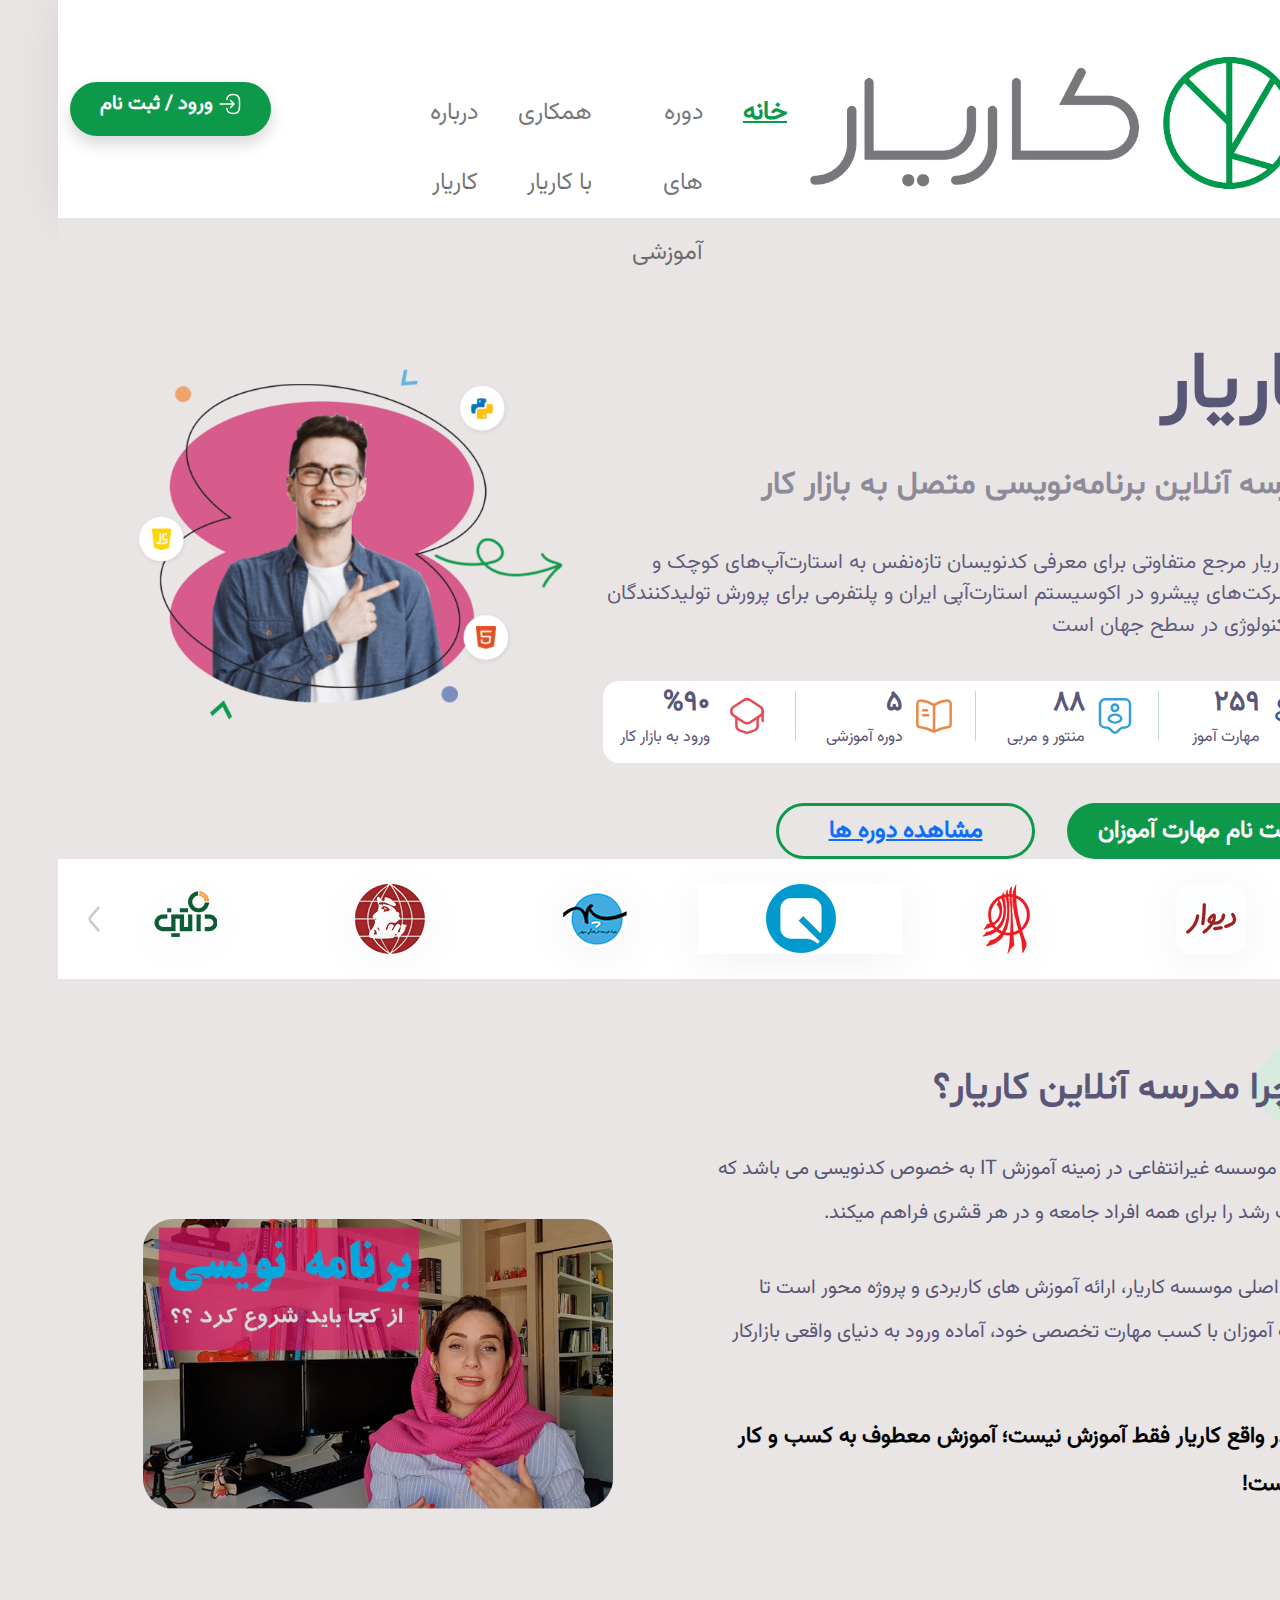
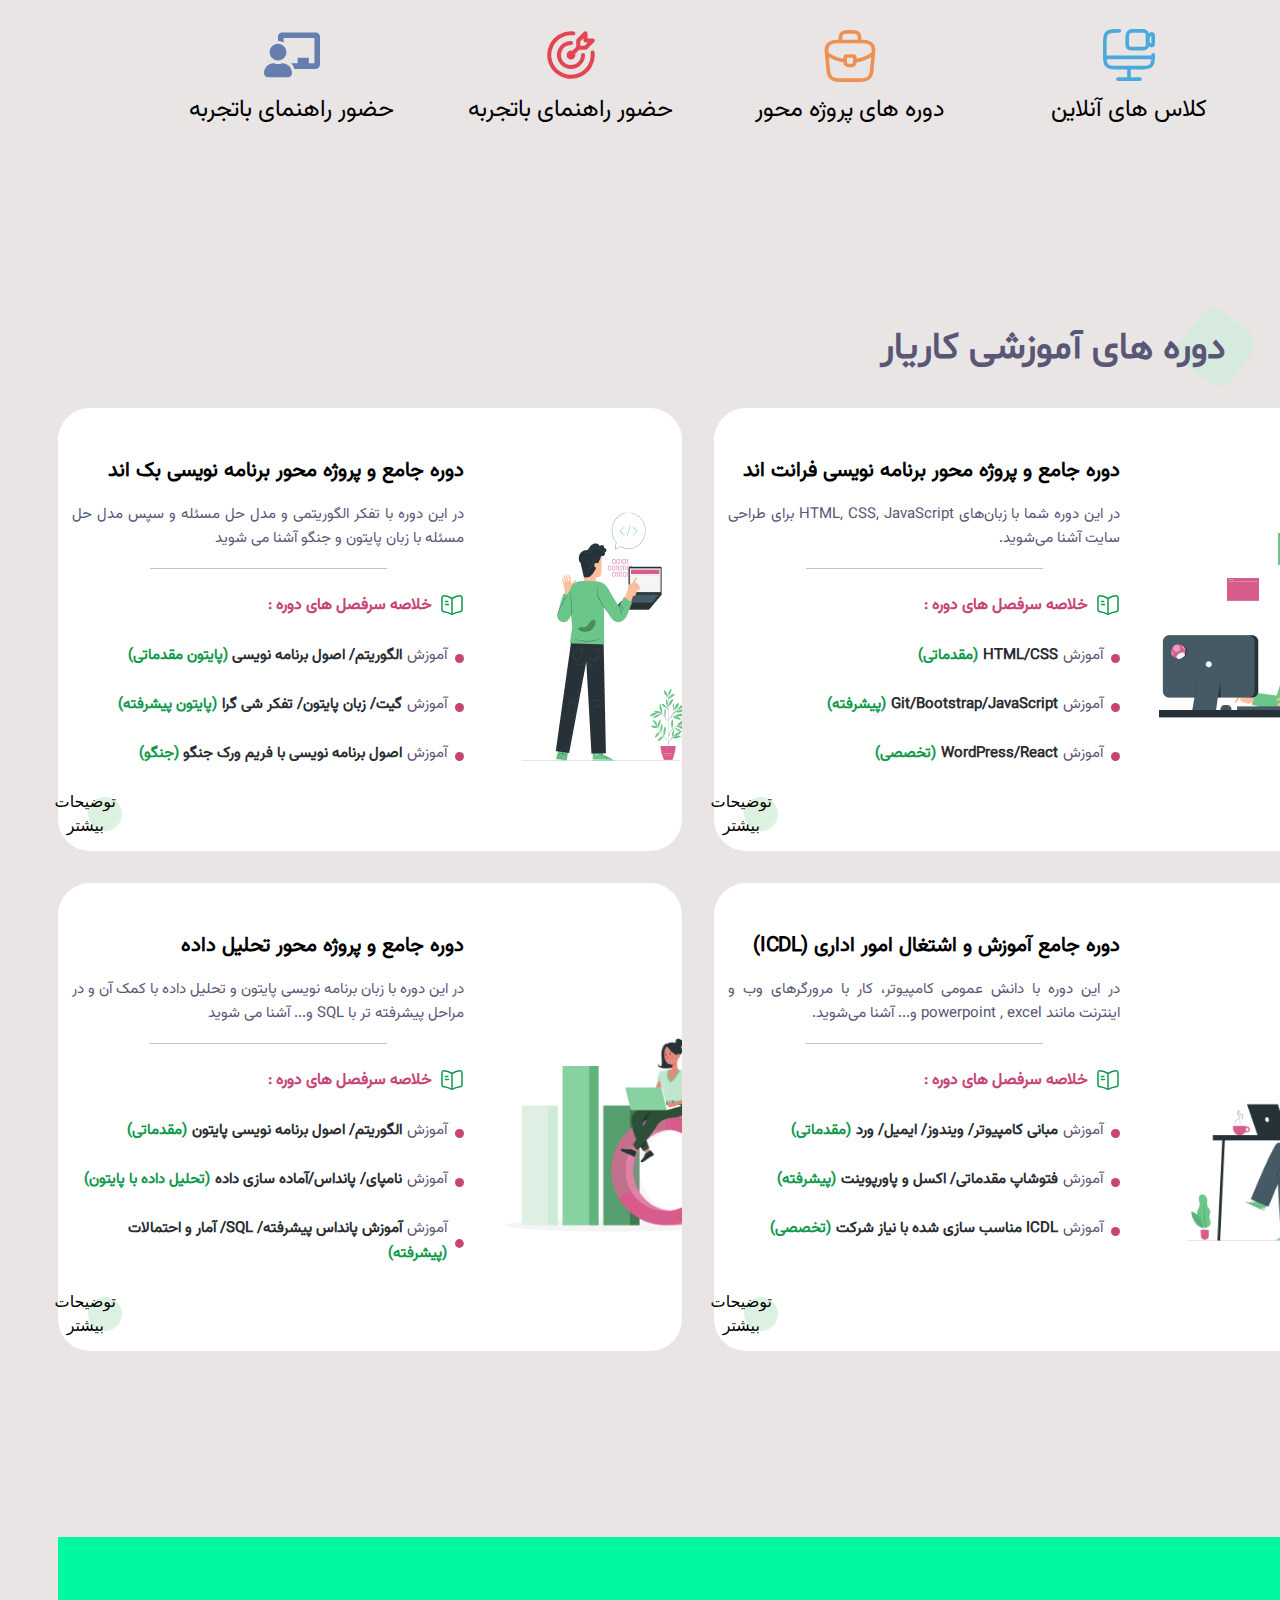
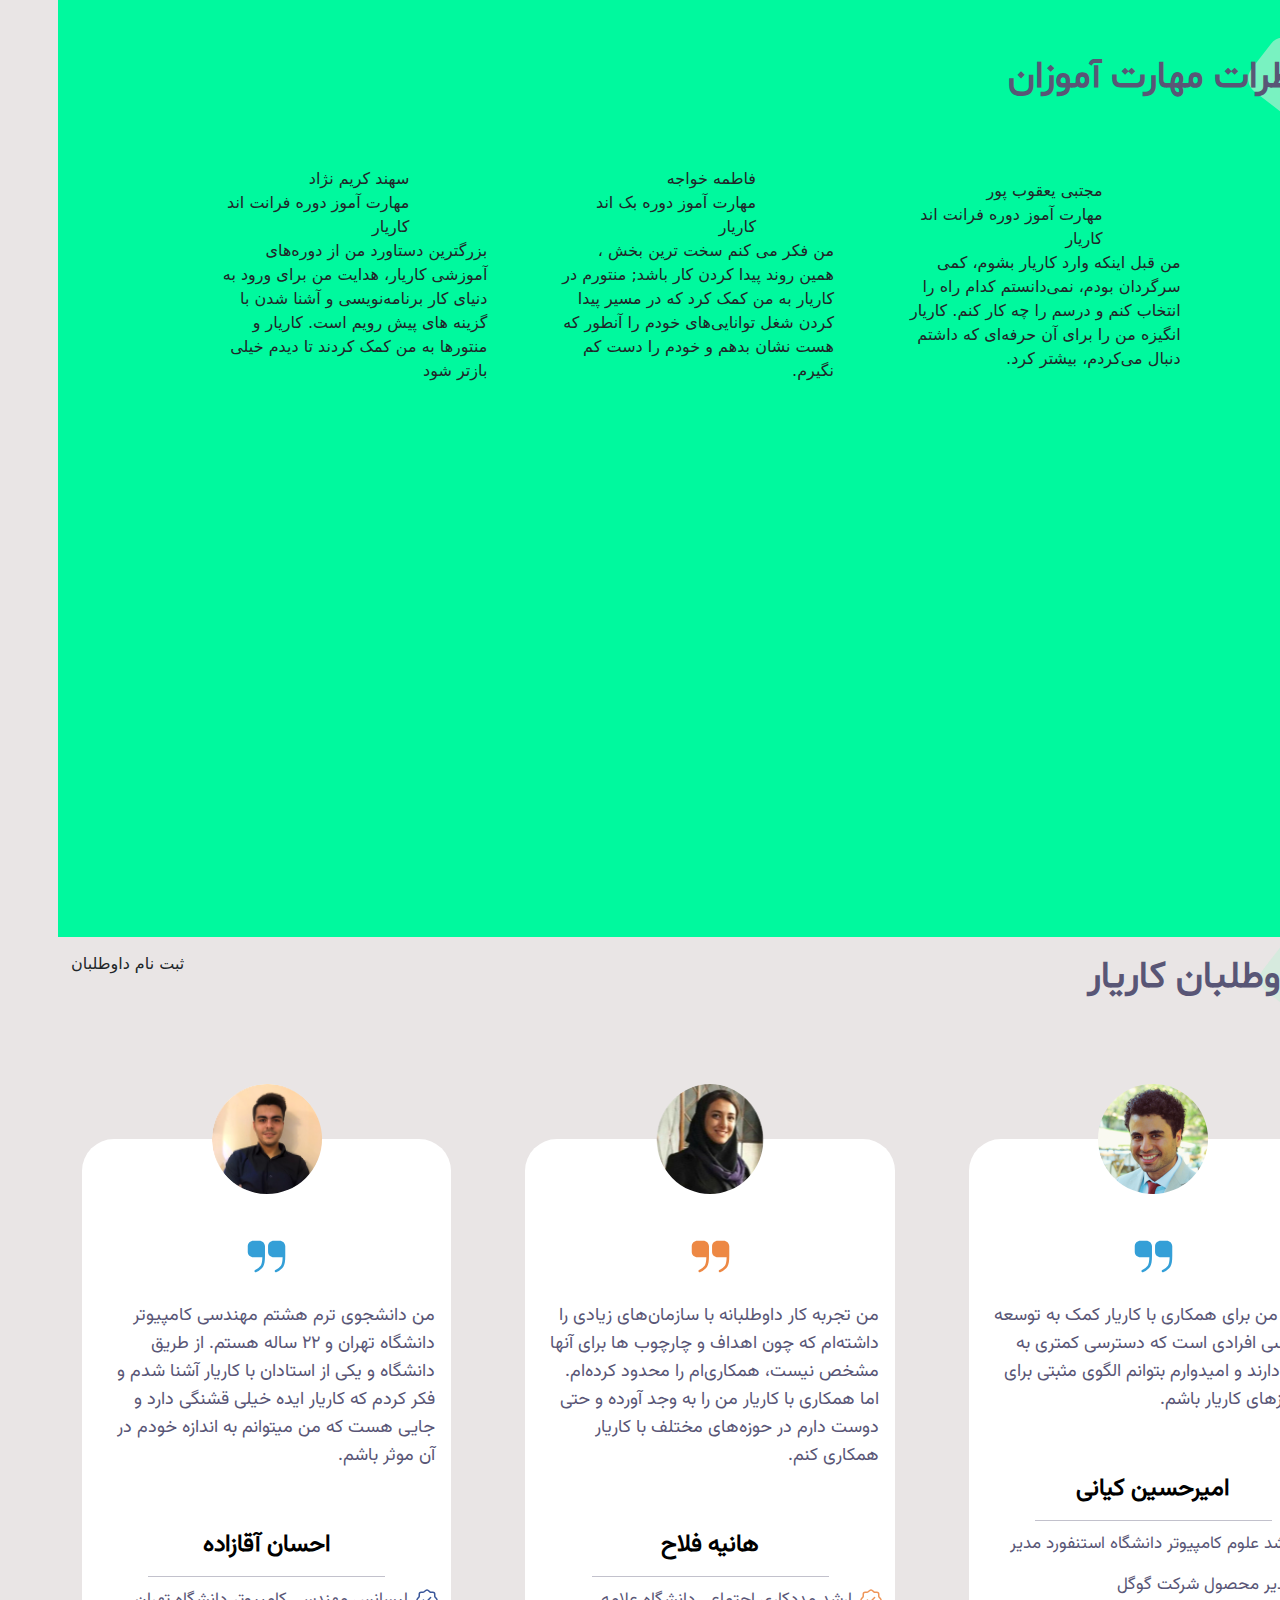
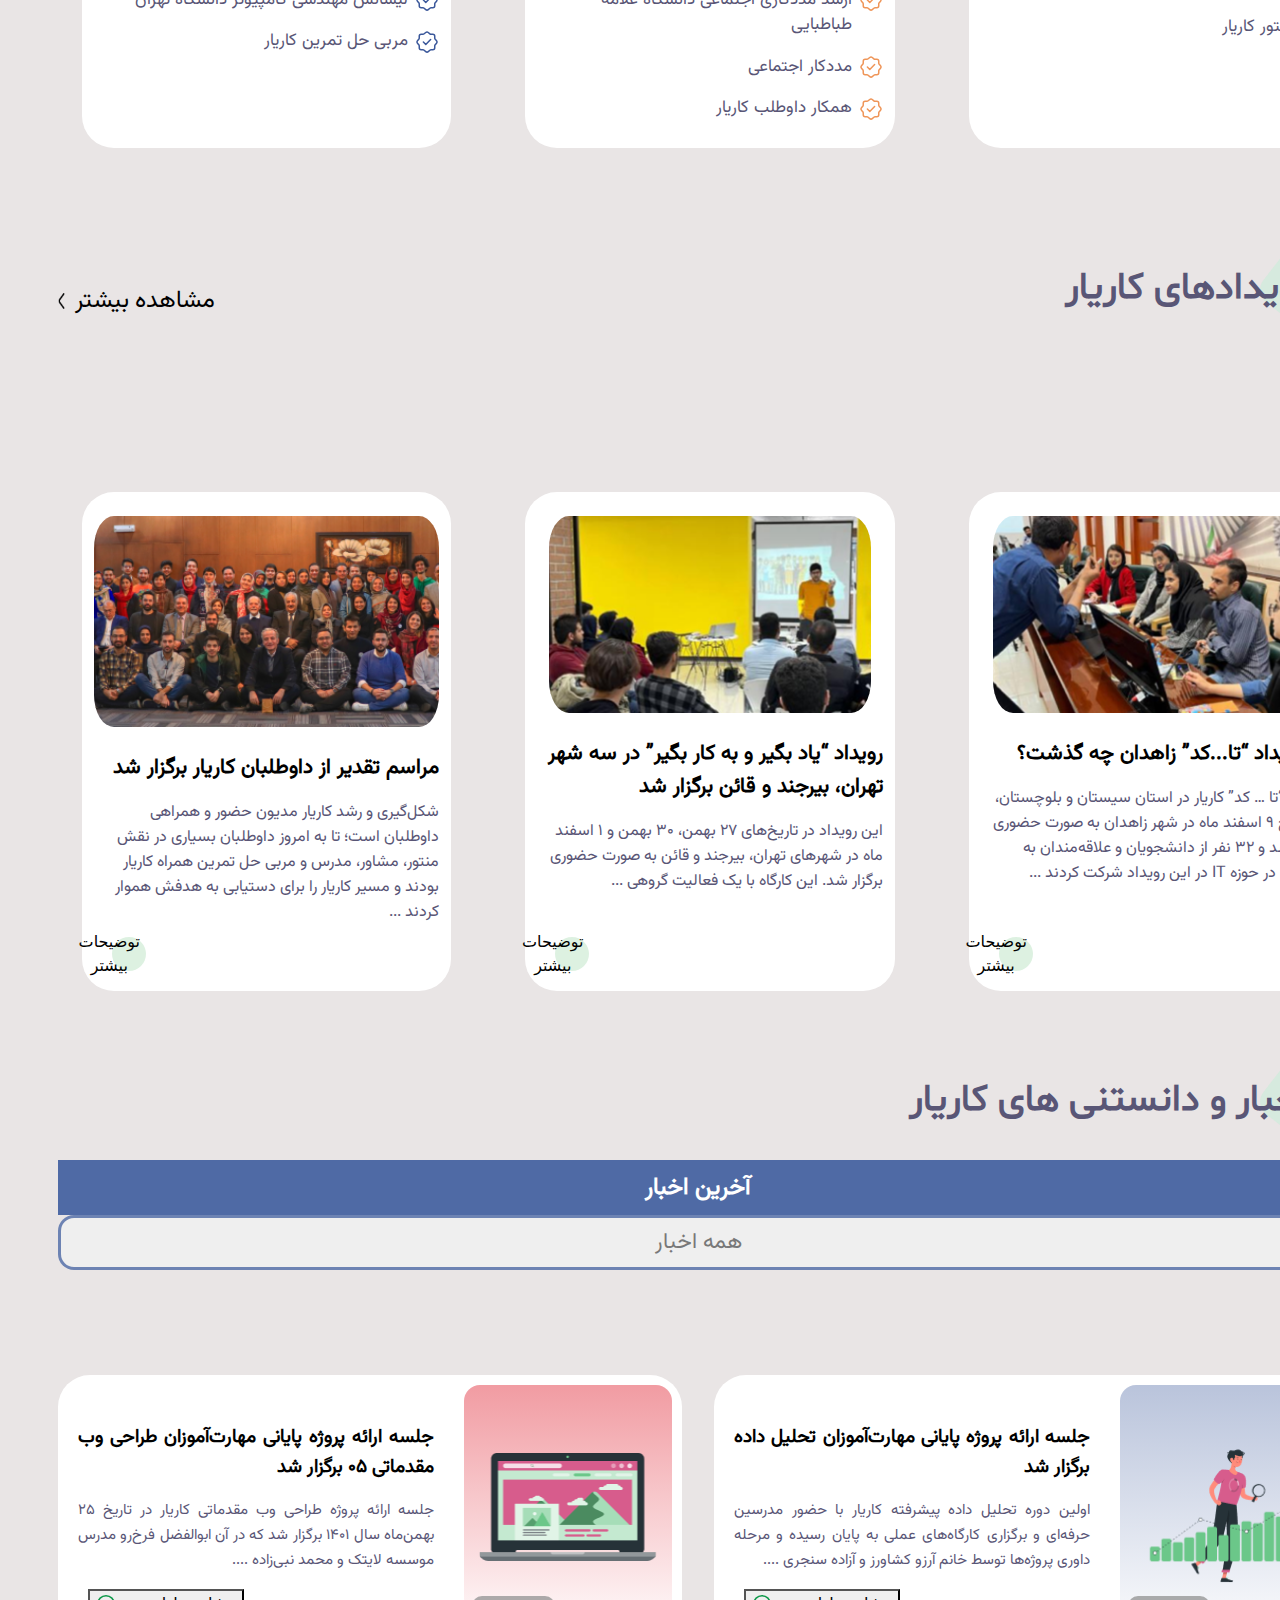
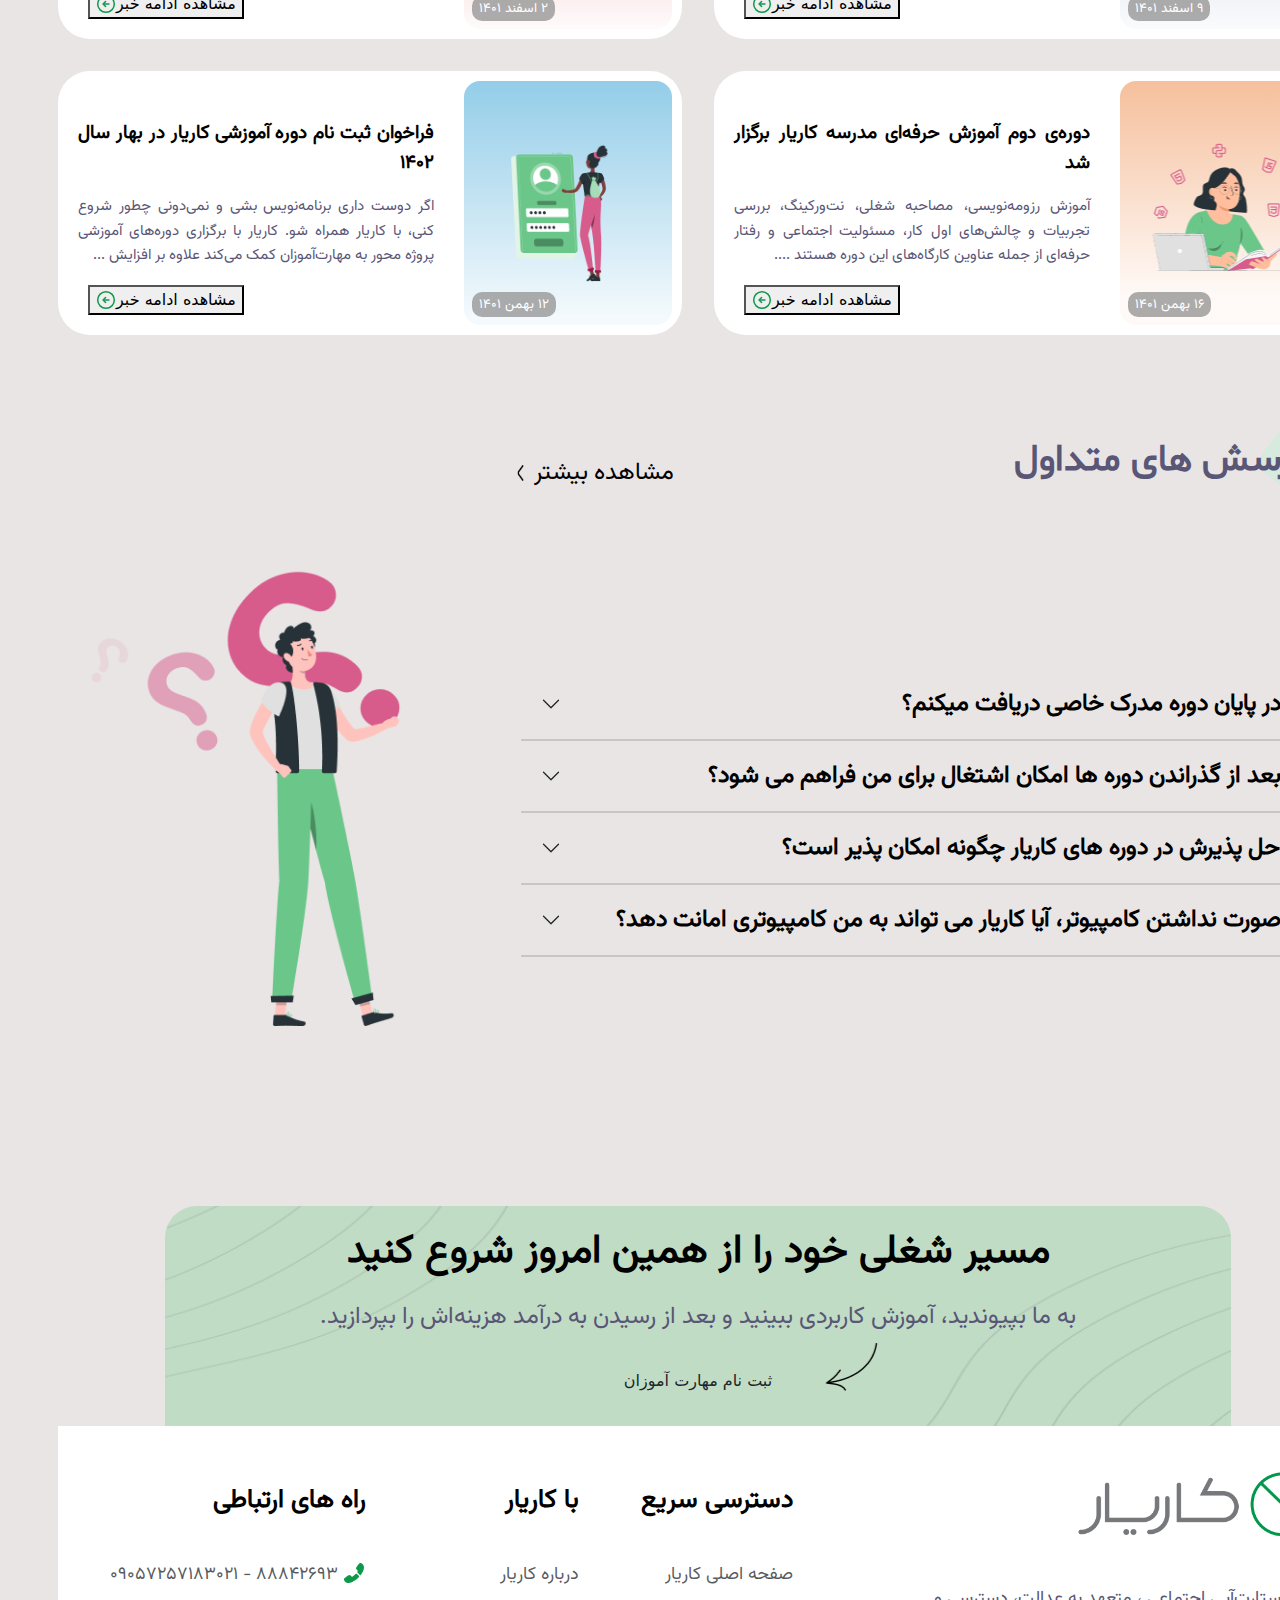
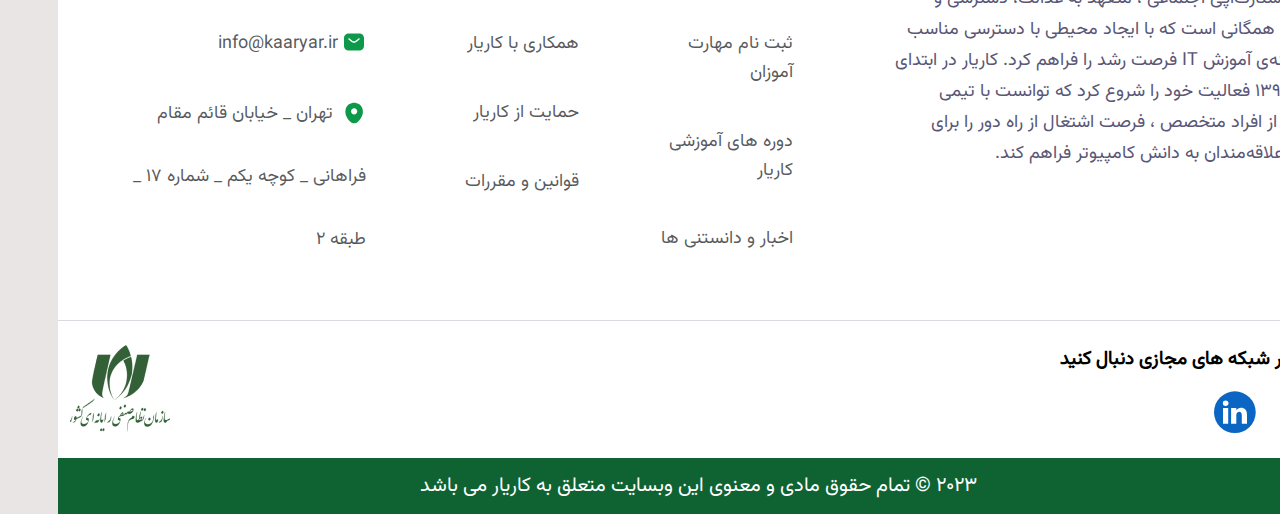
==== index.html @ 32a0db92 "index.html" ====
<!DOCTYPE html>
<html lang="fa">
<head>
    <meta charset="UTF-8">
    <meta http-equiv="X-UA-Compatible" content="IE=edge">
    <meta name="viewport" content="width=device-width, initial-scale=1.0">
    <title>مدرسه آنلاین کاریار</title>
    <link rel="shortcut icon" href="picture/logo-small.png" type="image/x-icon">
    <script src="js/bootstrap.bundle.min.js"></script>
    <link href="css/bootstrap.rtl.min.css" rel="stylesheet">
    <link href="css/style.css" rel="stylesheet">
    <link rel="stylesheet" href="https://fonts.googleapis.com/css?family=Open+Sans:300,400,700">
    <link rel="stylesheet" href="https://maxcdn.bootstrapcdn.com/font-awesome/4.7.0/css/font-awesome.min.css">
    <script src="https://code.jquery.com/jquery-3.5.1.min.js"></script>
    <script src="https://cdn.jsdelivr.net/npm/popper.js@1.16.0/dist/umd/popper.min.js"></script>
    <script src="https://stackpath.bootstrapcdn.com/bootstrap/4.5.0/js/bootstrap.min.js"></script>
</head>
<body>
<div class="container-fluid p-0">  

    <!-- ---------------------------navbar--------------------------- -->
    <div class="container-fluid header p-0 " style="background-color: #ffffff;">
        <div class="  col-12  d-flex justify-content-between NavPS ">
            <div class="col-lg-9 col-md-6 col-sm-5 col-5 d-flex align-items-center mt-lg-2 mt-md-0 "> 
                <nav class="navbar navbar-expand-lg">
                    <div class="container-fluid">
                        <button class="navbar-toggler" type="button" data-bs-toggle="collapse" data-bs-target="#navbarTogglerDemo03" aria-controls="navbarTogglerDemo03" aria-expanded="false" aria-label="Toggle navigation">
                            <span class="navbar-toggler-icon"></span>
                        </button>
                        <a class="navbar-brand" href="#">
                            <img class="headerLogo img-fluid ms-2 d-none d-lg-block" src="picture/logo.png" alt="">
                            <img class="headerLogo img-fluid ms-2 d-block d-lg-none" src="picture/logo-sm.png" alt="">
                        </a>
                        <div class="collapse navbar-collapse" id="navbarToggler">
                            <ul class="navbar-nav me-auto mb-2 mb-lg-0">
                                <li class="nav-item">
                                    <a class="nav-link activeHeader" aria-current="page" href="#">خانه</a>
                                </li>
                                <li class="nav-item">
                                    <a class="nav-link notActiveHeader" href="#">دوره های آموزشی</a>
                                </li>
                                <li class="nav-item">
                                    <a class="nav-link notActiveHeader">همکاری با کاریار</a>
                                </li>
                                <li class="nav-item">
                                    <a class="nav-link notActiveHeader">درباره کاریار</a>
                                </li>
                            </ul>
                        </div>
                    </div>
                </nav>
            </div>

            <div class="col-lg-3 col-md-5 col-sm-6 col-6 d-flex align-items-center justify-content-end me-0 pe-0 NavPE"> 
                <a href="signIn.html" role="button" class="btn btnGreen rounded-pill">
                    <svg width="24" height="24" viewBox="0 0 24 24" fill="none" xmlns="http://www.w3.org/2000/svg">
                    <path d="M8.89844 7.56023C9.20844 3.96023 11.0584 2.49023 15.1084 2.49023H15.2384C19.7084 2.49023 21.4984 4.28023 21.4984 8.75023V15.2702C21.4984 19.7402 19.7084 21.5302 15.2384 21.5302H15.1084C11.0884 21.5302 9.23844 20.0802 8.90844 16.5402" stroke="#ffffff" stroke-width="1.5" stroke-linecap="round" stroke-linejoin="round"/>
                    <path d="M2 12H14.88" stroke="#ffffff" stroke-width="1.5" stroke-linecap="round" stroke-linejoin="round"/>
                    <path d="M12.6484 8.65039L15.9984 12.0004L12.6484 15.3504" stroke="#ffffff" stroke-width="1.5" stroke-linecap="round" stroke-linejoin="round"/>
                    </svg>
                     ورود / ثبت نام
                </a>
            </div>
        </div>
    </div>
    <!-- ---------------------------navbar--------------------------- -->
    <!-- ------------------------sectionA------------------------ -->
    <div class="container-fluid sectionA p-0 m-0">
        <div class="container-fluid">
            <div class="row P70 " >
                    <div class="col-md-7 col-sm-12">
                        <div class="titr1sectionA d-inline-flex col-12">کاریار</div>
                        <div class="titr2sectionA d-inline-flex col-12">مدرسه آنلاین برنامه‌نویسی متصل به بازار کار</div>
                        <div class="text1sectionA d-inline-flex col-12">کاریار مرجع متفاوتی برای معرفی کدنویسان تازه‌نفس به استارت‌آپ‌های کوچک و شرکت‌های پیشرو در اکوسیستم استارت‌آپی ایران و پلتفرمی برای پرورش تولیدکنندگان تکنولوژی در سطح جهان است</div>
                        <div class="iconSectionA d-md-inline-flex col-12 d-none ">                        
                                <div class="d-flex  flex-row align-items-center justify-content-evenly col-3" style="margin-bottom: 13px;">
                                    <div class="icon">
                                        <svg width="40" height="40" viewBox="0 0 40 40" fill="none" xmlns="http://www.w3.org/2000/svg">
                                        <path d="M29.9969 11.9359C29.8969 11.9193 29.7802 11.9193 29.6802 11.9359C27.3802 11.8526 25.5469 9.96927 25.5469 7.63594C25.5469 5.25261 27.4635 3.33594 29.8469 3.33594C32.2302 3.33594 34.1469 5.26927 34.1469 7.63594C34.1302 9.96927 32.2969 11.8526 29.9969 11.9359Z" stroke="#3A579A" stroke-width="2.5" stroke-linecap="round" stroke-linejoin="round"/>
                                        <path d="M28.2805 24.0695C30.5638 24.4529 33.0805 24.0529 34.8471 22.8695C37.1971 21.3029 37.1971 18.7362 34.8471 17.1695C33.0638 15.9862 30.5138 15.5862 28.2305 15.9862" stroke="#3A579A" stroke-width="2.5" stroke-linecap="round" stroke-linejoin="round"/>
                                        <path d="M9.95078 11.9359C10.0508 11.9193 10.1674 11.9193 10.2674 11.9359C12.5674 11.8526 14.4008 9.96927 14.4008 7.63594C14.4008 5.25261 12.4841 3.33594 10.1008 3.33594C7.71745 3.33594 5.80078 5.26927 5.80078 7.63594C5.81745 9.96927 7.65078 11.8526 9.95078 11.9359Z" stroke="#3A579A" stroke-width="2.5" stroke-linecap="round" stroke-linejoin="round"/>
                                        <path d="M11.669 24.0695C9.38567 24.4529 6.86901 24.0529 5.10234 22.8695C2.75234 21.3029 2.75234 18.7362 5.10234 17.1695C6.88568 15.9862 9.43567 15.5862 11.719 15.9862" stroke="#3A579A" stroke-width="2.5" stroke-linecap="round" stroke-linejoin="round"/>
                                        <path d="M19.993 24.3813C19.893 24.3646 19.7763 24.3646 19.6763 24.3813C17.3763 24.2979 15.543 22.4146 15.543 20.0813C15.543 17.6979 17.4596 15.7812 19.843 15.7812C22.2263 15.7812 24.143 17.7146 24.143 20.0813C24.1263 22.4146 22.293 24.3146 19.993 24.3813Z" stroke="#3A579A" stroke-width="2.5" stroke-linecap="round" stroke-linejoin="round"/>
                                        <path d="M15.1453 29.6297C12.7953 31.1964 12.7953 33.763 15.1453 35.3297C17.812 37.113 22.1786 37.113 24.8453 35.3297C27.1953 33.763 27.1953 31.1964 24.8453 29.6297C22.1953 27.863 17.812 27.863 15.1453 29.6297Z" stroke="#3A579A" stroke-width="2.5" stroke-linecap="round" stroke-linejoin="round"/>
                                        </svg>
                                    </div>
                                    <div >
                                        <div class="iconNumber d-flex ">۲۵۹</div>
                                        <div class="iconText d-flex">مهارت آموز</div>
                                    </div>
                                    <div class="spacer">
                                        <svg width="1" height="50" viewBox="0 0 1 50" fill="none" xmlns="http://www.w3.org/2000/svg">
                                        <line x1="0.5" y1="0.5" x2="0.499998" y2="49.5" stroke="#6BB78B" stroke-opacity="0.49" stroke-linecap="round"/>
                                        </svg>
                                    </div>
                                </div>
                                <div class="d-flex  flex-row align-items-center justify-content-evenly col-3" style="margin-bottom: 13px;">
                                    <div class="icon">
                                        <svg width="40" height="40" viewBox="0 0 40 40" fill="none" xmlns="http://www.w3.org/2000/svg">
                                            <path d="M30 31.432H28.7333C27.4 31.432 26.1333 31.9487 25.2 32.882L22.35 35.6987C21.05 36.982 18.9334 36.982 17.6334 35.6987L14.7833 32.882C13.85 31.9487 12.5667 31.432 11.25 31.432H10C7.23333 31.432 5 29.2154 5 26.482V8.28203C5 5.5487 7.23333 3.33203 10 3.33203H30C32.7667 3.33203 35 5.5487 35 8.28203V26.4654C35 29.1987 32.7667 31.432 30 31.432Z" stroke="#349FD7" stroke-width="2.5" stroke-miterlimit="10" stroke-linecap="round" stroke-linejoin="round"/>
                                            <path d="M20.1178 14.918C20.0511 14.918 19.951 14.918 19.8677 14.918C18.1177 14.8513 16.7344 13.4346 16.7344 11.668C16.7344 9.86797 18.1844 8.41797 19.9844 8.41797C21.7844 8.41797 23.2344 9.88464 23.2344 11.668C23.2511 13.4346 21.8678 14.868 20.1178 14.918Z" stroke="#349FD7" stroke-width="2.5" stroke-linecap="round" stroke-linejoin="round"/>
                                            <path d="M15.4164 19.9336C13.1997 21.4169 13.1997 23.8336 15.4164 25.3169C17.9331 27.0003 22.0664 27.0003 24.5831 25.3169C26.7997 23.8336 26.7997 21.4169 24.5831 19.9336C22.0664 18.2669 17.9497 18.2669 15.4164 19.9336Z" stroke="#349FD7" stroke-width="2.5" stroke-linecap="round" stroke-linejoin="round"/>
                                            </svg>
                                            
                                    </div>
                                    <div >
                                        <div class="iconNumber d-flex ">۸۸</div>
                                        <div class="iconText d-flex">منتور و مربی</div>
                                    </div>
                                    <div class="spacer">
                                        <svg width="1" height="50" viewBox="0 0 1 50" fill="none" xmlns="http://www.w3.org/2000/svg">
                                        <line x1="0.5" y1="0.5" x2="0.499998" y2="49.5" stroke="#6BB78B" stroke-opacity="0.49" stroke-linecap="round"/>
                                        </svg>
                                    </div>
                                </div>
                                <div class="d-flex  flex-row align-items-center justify-content-evenly col-3" style="margin-bottom: 13px;">
                                    <div class="icon">
                                        <svg width="40" height="40" viewBox="0 0 40 40" fill="none" xmlns="http://www.w3.org/2000/svg">
                                            <path d="M36.6654 27.9002V7.78349C36.6654 5.78349 35.032 4.30015 33.0487 4.46682H32.9487C29.4487 4.76682 24.132 6.55015 21.1654 8.41682L20.882 8.60015C20.3987 8.90015 19.5987 8.90015 19.1154 8.60015L18.6987 8.35015C15.732 6.50015 10.432 4.73349 6.93203 4.45015C4.9487 4.28349 3.33203 5.78348 3.33203 7.76682V27.9002C3.33203 29.5002 4.63203 31.0002 6.23203 31.2002L6.71536 31.2668C10.332 31.7502 15.9154 33.5835 19.1154 35.3335L19.182 35.3668C19.632 35.6168 20.3487 35.6168 20.782 35.3668C23.982 33.6002 29.582 31.7502 33.2154 31.2668L33.7654 31.2002C35.3654 31.0002 36.6654 29.5002 36.6654 27.9002Z" stroke="#ED8844" stroke-width="2.5" stroke-linecap="round" stroke-linejoin="round"/>
                                            <path d="M20 9.14844V34.1484" stroke="#ED8844" stroke-width="2.5" stroke-linecap="round" stroke-linejoin="round"/>
                                            <path d="M12.918 14.1484H9.16797" stroke="#ED8844" stroke-width="2.5" stroke-linecap="round" stroke-linejoin="round"/>
                                            <path d="M14.168 19.1484H9.16797" stroke="#ED8844" stroke-width="2.5" stroke-linecap="round" stroke-linejoin="round"/>
                                            </svg>
                                            
                                    </div>
                                    <div >
                                        <div class="iconNumber d-flex ">۵</div>
                                        <div class="iconText d-flex">دوره آموزشی</div>
                                    </div>
                                    <div class="spacer">
                                        <svg width="1" height="50" viewBox="0 0 1 50" fill="none" xmlns="http://www.w3.org/2000/svg">
                                        <line x1="0.5" y1="0.5" x2="0.499998" y2="49.5" stroke="#6BB78B" stroke-opacity="0.49" stroke-linecap="round"/>
                                        </svg>
                                    </div>
                                </div>
                                <div class="d-flex  flex-row align-items-center justify-content-evenly col-3" style="margin-bottom: 13px;">
                                    <div class="icon">
                                        <svg width="40" height="40" viewBox="0 0 40 40" fill="none" xmlns="http://www.w3.org/2000/svg">
                                            <path d="M16.7505 4.21746L6.71719 10.7675C3.50052 12.8675 3.50052 17.5675 6.71719 19.6675L16.7505 26.2175C18.5505 27.4008 21.5172 27.4008 23.3172 26.2175L33.3005 19.6675C36.5005 17.5675 36.5005 12.8841 33.3005 10.7841L23.3172 4.23413C21.5172 3.03413 18.5505 3.03413 16.7505 4.21746Z" stroke="#E64B57" stroke-width="2.5" stroke-linecap="round" stroke-linejoin="round"/>
                                            <path d="M9.38385 21.8008L9.36719 29.6174C9.36719 31.7341 11.0005 34.0008 13.0005 34.6674L18.3172 36.4341C19.2339 36.7341 20.7505 36.7341 21.6839 36.4341L27.0005 34.6674C29.0005 34.0008 30.6339 31.7341 30.6339 29.6174V21.8841" stroke="#E64B57" stroke-width="2.5" stroke-linecap="round" stroke-linejoin="round"/>
                                            <path d="M35.6641 25V15" stroke="#E64B57" stroke-width="2.5" stroke-linecap="round" stroke-linejoin="round"/>
                                            </svg>
                                            
                                    </div>
                                    <div >
                                        <div class="iconNumber d-flex ">%۹۰</div>
                                        <div class="iconText d-flex">ورود به بازار کار</div>
                                    </div>
    
                                </div>                                               
                        </div>
                        <div class="d-none d-md-flex col-12 justify-content-start ">
                                <button type="button" class="btn rounded-pill sectionABtnG col-5 ">
                                    <div class="btnText text-center" >ثبت نام مهارت آموزان</div>
                                </button>  
                                <button type="button" class="btn btn-outline-primary sectionABtnW rounded-pill col-5">
                                    <div class="btnText text-center" ><a href="#Courses">مشاهده دوره ها</a> </div>
                                </button>                              
                        </div>
                    </div>
                    <div  class="col-md-5 d-none d-md-flex align-items-center">
                        <img src="picture/1-2.png" alt="" class="picsectionA img-fluid">
                    </div>
                    <div  class="col-sm-12 d-flex  d-md-none align-items-center mt-5">
                        <img src="picture/1-3.png" alt="" class="picsectionA img-fluid">
                    </div>

                    <div  class=" col-sm-12 d-flex  d-md-none justify-content-center align-items-center ">                        
                        <button type="button" class="btn rounded-pill sectionABtnG ">
                            <div class="btnText text-center" >ثبت نام مهارت آموزان</div>
                        </button>                         
                    </div>
                    <div  class=" col-sm-12 d-flex  d-md-none justify-content-center align-items-center">                        
                        <button type="button" class="btn rounded-pill sectionABtnW">
                            <div class="btnText text-center" >مشاهده دوره ها</div>
                        </button>  
                    </div>
            
            </div>
        </div>
        <div class=" d-block col-12 d-md-none bg-white" style="margin-top:40px; margin-bottom: 40px; padding-top: 15px;"> 
            <div class="container ">
                <div class="row col-12 mt-4 ">
                    <div class="col-6 d-flex flex-column">
                        <div class="d-flex flex-row col-12  justify-content-center">
                            <div class="icon me-2 ms-0 p-0">
                                <svg width="40" height="40" viewBox="0 0 40 40" fill="none" xmlns="http://www.w3.org/2000/svg">
                                    <path d="M29.9969 11.9359C29.8969 11.9193 29.7802 11.9193 29.6802 11.9359C27.3802 11.8526 25.5469 9.96927 25.5469 7.63594C25.5469 5.25261 27.4635 3.33594 29.8469 3.33594C32.2302 3.33594 34.1469 5.26927 34.1469 7.63594C34.1302 9.96927 32.2969 11.8526 29.9969 11.9359Z" stroke="#3A579A" stroke-width="2.5" stroke-linecap="round" stroke-linejoin="round"/>
                                    <path d="M28.2805 24.0695C30.5638 24.4529 33.0805 24.0529 34.8471 22.8695C37.1971 21.3029 37.1971 18.7362 34.8471 17.1695C33.0638 15.9862 30.5138 15.5862 28.2305 15.9862" stroke="#3A579A" stroke-width="2.5" stroke-linecap="round" stroke-linejoin="round"/>
                                    <path d="M9.95078 11.9359C10.0508 11.9193 10.1674 11.9193 10.2674 11.9359C12.5674 11.8526 14.4008 9.96927 14.4008 7.63594C14.4008 5.25261 12.4841 3.33594 10.1008 3.33594C7.71745 3.33594 5.80078 5.26927 5.80078 7.63594C5.81745 9.96927 7.65078 11.8526 9.95078 11.9359Z" stroke="#3A579A" stroke-width="2.5" stroke-linecap="round" stroke-linejoin="round"/>
                                    <path d="M11.669 24.0695C9.38567 24.4529 6.86901 24.0529 5.10234 22.8695C2.75234 21.3029 2.75234 18.7362 5.10234 17.1695C6.88568 15.9862 9.43567 15.5862 11.719 15.9862" stroke="#3A579A" stroke-width="2.5" stroke-linecap="round" stroke-linejoin="round"/>
                                    <path d="M19.993 24.3813C19.893 24.3646 19.7763 24.3646 19.6763 24.3813C17.3763 24.2979 15.543 22.4146 15.543 20.0813C15.543 17.6979 17.4596 15.7812 19.843 15.7812C22.2263 15.7812 24.143 17.7146 24.143 20.0813C24.1263 22.4146 22.293 24.3146 19.993 24.3813Z" stroke="#3A579A" stroke-width="2.5" stroke-linecap="round" stroke-linejoin="round"/>
                                    <path d="M15.1453 29.6297C12.7953 31.1964 12.7953 33.763 15.1453 35.3297C17.812 37.113 22.1786 37.113 24.8453 35.3297C27.1953 33.763 27.1953 31.1964 24.8453 29.6297C22.1953 27.863 17.812 27.863 15.1453 29.6297Z" stroke="#3A579A" stroke-width="2.5" stroke-linecap="round" stroke-linejoin="round"/>
                                    </svg>
                            </div>
                            <div class="iconNumber">۲۵۹</div>
                        </div>
                        <div class="col-12 d-flex justify-content-center mb-4 ">
                            <div class="iconNumber ">مهارت آموز</div>
                        </div>
                    </div>
                    <div class="col-6 d-flex flex-column ">
                        <div class="d-flex flex-row  col-12 justify-content-center">
                            <div class="icon me-2 ms-0 p-0">
                                <svg width="40" height="40" viewBox="0 0 40 40" fill="none" xmlns="http://www.w3.org/2000/svg">
                                    <path d="M30 31.432H28.7333C27.4 31.432 26.1333 31.9487 25.2 32.882L22.35 35.6987C21.05 36.982 18.9334 36.982 17.6334 35.6987L14.7833 32.882C13.85 31.9487 12.5667 31.432 11.25 31.432H10C7.23333 31.432 5 29.2154 5 26.482V8.28203C5 5.5487 7.23333 3.33203 10 3.33203H30C32.7667 3.33203 35 5.5487 35 8.28203V26.4654C35 29.1987 32.7667 31.432 30 31.432Z" stroke="#349FD7" stroke-width="2.5" stroke-miterlimit="10" stroke-linecap="round" stroke-linejoin="round"/>
                                    <path d="M20.1178 14.918C20.0511 14.918 19.951 14.918 19.8677 14.918C18.1177 14.8513 16.7344 13.4346 16.7344 11.668C16.7344 9.86797 18.1844 8.41797 19.9844 8.41797C21.7844 8.41797 23.2344 9.88464 23.2344 11.668C23.2511 13.4346 21.8678 14.868 20.1178 14.918Z" stroke="#349FD7" stroke-width="2.5" stroke-linecap="round" stroke-linejoin="round"/>
                                    <path d="M15.4164 19.9336C13.1997 21.4169 13.1997 23.8336 15.4164 25.3169C17.9331 27.0003 22.0664 27.0003 24.5831 25.3169C26.7997 23.8336 26.7997 21.4169 24.5831 19.9336C22.0664 18.2669 17.9497 18.2669 15.4164 19.9336Z" stroke="#349FD7" stroke-width="2.5" stroke-linecap="round" stroke-linejoin="round"/>
                                </svg>

                            </div>
                            <div class="iconNumber">۸۸</div>
                        </div>
                        <div class="col-12 d-flex justify-content-center mb-4">
                            <div class="iconNumber">منتور و مربی</div>
                        </div>
                    </div>
                </div>
                <div class="row col-12 iconSectionAcontrol">
                    <div class="col-6 d-flex flex-column">
                        <div class="d-flex flex-row col-12 justify-content-center">
                            <div class="icon me-2 ms-0 p-0">
                                <svg width="40" height="40" viewBox="0 0 40 40" fill="none" xmlns="http://www.w3.org/2000/svg">
                                    <path d="M36.6654 27.9002V7.78349C36.6654 5.78349 35.032 4.30015 33.0487 4.46682H32.9487C29.4487 4.76682 24.132 6.55015 21.1654 8.41682L20.882 8.60015C20.3987 8.90015 19.5987 8.90015 19.1154 8.60015L18.6987 8.35015C15.732 6.50015 10.432 4.73349 6.93203 4.45015C4.9487 4.28349 3.33203 5.78348 3.33203 7.76682V27.9002C3.33203 29.5002 4.63203 31.0002 6.23203 31.2002L6.71536 31.2668C10.332 31.7502 15.9154 33.5835 19.1154 35.3335L19.182 35.3668C19.632 35.6168 20.3487 35.6168 20.782 35.3668C23.982 33.6002 29.582 31.7502 33.2154 31.2668L33.7654 31.2002C35.3654 31.0002 36.6654 29.5002 36.6654 27.9002Z" stroke="#ED8844" stroke-width="2.5" stroke-linecap="round" stroke-linejoin="round"/>
                                    <path d="M20 9.14844V34.1484" stroke="#ED8844" stroke-width="2.5" stroke-linecap="round" stroke-linejoin="round"/>
                                    <path d="M12.918 14.1484H9.16797" stroke="#ED8844" stroke-width="2.5" stroke-linecap="round" stroke-linejoin="round"/>
                                    <path d="M14.168 19.1484H9.16797" stroke="#ED8844" stroke-width="2.5" stroke-linecap="round" stroke-linejoin="round"/>
                                </svg>
                            </div>
                            <div class="iconNumber">۵</div>
                        </div>
                        <div class="col-12 d-flex justify-content-center mb-4">
                            <div class="iconNumber">دوره آموزشی</div>
                        </div>
                    </div>
                    <div class="col-6 d-flex flex-column ">
                        <div class="d-flex flex-row  col-12 justify-content-center">
                            <div class="icon me-2 ms-0 p-0">
                                <svg width="40" height="40" viewBox="0 0 40 40" fill="none" xmlns="http://www.w3.org/2000/svg">
                                    <path d="M16.7505 4.21746L6.71719 10.7675C3.50052 12.8675 3.50052 17.5675 6.71719 19.6675L16.7505 26.2175C18.5505 27.4008 21.5172 27.4008 23.3172 26.2175L33.3005 19.6675C36.5005 17.5675 36.5005 12.8841 33.3005 10.7841L23.3172 4.23413C21.5172 3.03413 18.5505 3.03413 16.7505 4.21746Z" stroke="#E64B57" stroke-width="2.5" stroke-linecap="round" stroke-linejoin="round"/>
                                    <path d="M9.38385 21.8008L9.36719 29.6174C9.36719 31.7341 11.0005 34.0008 13.0005 34.6674L18.3172 36.4341C19.2339 36.7341 20.7505 36.7341 21.6839 36.4341L27.0005 34.6674C29.0005 34.0008 30.6339 31.7341 30.6339 29.6174V21.8841" stroke="#E64B57" stroke-width="2.5" stroke-linecap="round" stroke-linejoin="round"/>
                                    <path d="M35.6641 25V15" stroke="#E64B57" stroke-width="2.5" stroke-linecap="round" stroke-linejoin="round"/>
                                </svg>
                            </div>
                            <div class="iconNumber">%۹۰</div>
                        </div>
                        <div class="col-12 d-flex justify-content-center mb-4">
                            <div class="iconNumber">ورود به بازار کار</div>
                        </div>
                    </div>
                </div>
            </div>       
    </div> 
    </div>
    <!-- ------------------------sectionA------------------------ -->
    <!-- ------------------------slider------------------------ -->
    <div class="container-fluid m-0 p-0 mySlider" style="background-color: #ffffff;">
        <div class="row col-12 mx-0" >
            <div class="container " >
                <div class="text-center slider">
                    <div class="row mx-auto my-auto justify-content-center position-relative"> 
                        <div id="recipeCarousel" class="carousel slide position-relative" data-bs-ride="carousel"> 
                            <div class="carousel-inner" role="listbox"> <div class="carousel-item active"> 
                                <div class="col-md-2 col-4"> 
                                    <div class="card cardSlider border-light color"> 
                                        <div class="card-img"> 
                                            <img src="picture/logo/1.png" class="img-fluid"> 
                                        </div> 
                                    </div> 
                                </div> 
                            </div> 
                            <div class="carousel-item"> 
                                <div class="col-md-2 col-4"> 
                                    <div class="card cardSlider border-light color"> 
                                        <div class="card-img"> 
                                            <img src="picture/logo/2.png" class="img-fluid"> 
                                        </div>
                                    </div> 
                                </div> 
                            </div> 
                            <div class="carousel-item"> 
                                <div class="col-md-2 col-4 bg-white"> 
                                    <div class="card cardSlider border-light color"> 
                                        <div class="card-img"> 
                                            <img src="picture/logo/3.png" class="img-fluid"> 
                                        </div> 
                                    </div> 
                                </div> 
                            </div> 
                            <div class="carousel-item"> 
                                <div class="col-md-2 col-4"> 
                                    <div class="card cardSlider border-light color"> 
                                        <div class="card-img"> 
                                            <img src="picture/logo/4.png" class="img-fluid"> 
                                        </div> 
                                    </div> 
                                </div> 
                            </div> 
                            <div class="carousel-item"> 
                                <div class="col-md-2 col-4"> 
                                    <div class="card cardSlider border-light color"> 
                                        <div class="card-img"> 
                                            <img src="picture/logo/5.png" class="img-fluid"> 
                                        </div> 
                                    </div> 
                                </div> 
                            </div> 
                            <div class="carousel-item"> 
                                <div class="col-md-2 col-4"> 
                                    <div class="card cardSlider border-light color"> 
                                        <div class="card-img"> 
                                            <img src="picture/logo/6.png" class="img-fluid"> 
                                        </div> 
                                    </div> 
                                </div> 
                            </div> 
                            <div class="carousel-item"> 
                                <div class="col-md-2 col-sm-4"> 
                                    <div class="card cardSlider border-light color"> 
                                        <div class="card-img"> 
                                            <img src="picture/logo/7.png" class="img-fluid"> 
                                        </div> 
                                    </div> 
                                </div> 
                            </div>
                            <div class="carousel-item"> 
                                <div class="col-md-2 col-4"> 
                                    <div class="card cardSlider border-light color"> 
                                        <div class="card-img"> 
                                            <img src="picture/logo/8.png" class="img-fluid"> 
                                        </div> 
                                    </div> 
                                </div> 
                            </div>
                            <div class="carousel-item"> 
                                <div class="col-md-2 col-4"> 
                                    <div class="card cardSlider border-light color"> 
                                        <div class="card-img"> 
                                            <img src="picture/logo/9.png" class="img-fluid"> 
                                        </div> 
                                    </div> 
                                </div> 
                            </div>
                            <div class="carousel-item"> 
                                <div class="col-md-2 col-4"> 
                                    <div class="card cardSlider border-light color"> 
                                        <div class="card-img"> 
                                            <img src="picture/logo/10.png" class="img-fluid"> 
                                        </div> 
                                    </div> 
                                </div> 
                            </div>
                            <div class="carousel-item"> 
                                <div class="col-md-2 col-4"> 
                                    <div class="card cardSlider border-light color"> 
                                        <div class="card-img"> 
                                            <img src="picture/logo/11.png" class="img-fluid"> 
                                        </div> 
                                    </div> 
                                </div> 
                            </div>
                            <div class="carousel-item"> 
                                <div class="col-md-2 col-sm-4"> 
                                    <div class="card cardSlider border-light color"> 
                                        <div class="card-img"> 
                                            <img src="picture/logo/12.png" class="img-fluid"> 
                                        </div> 
                                    </div> 
                                </div> 
                            </div>
                            <div class="carousel-item"> 
                                <div class="col-md-2 col-4"> 
                                    <div class="card cardSlider border-light color"> 
                                        <div class="card-img"> 
                                            <img src="picture/logo/13.png" class="img-fluid"> 
                                        </div> 
                                    </div> 
                                </div> 
                            </div>
                            <div class="carousel-item"> 
                                <div class="col-md-2 col-4"> 
                                    <div class="card cardSlider border-light color"> 
                                        <div class="card-img"> 
                                            <img src="picture/logo/14.png" class="img-fluid"> 
                                        </div> 
                                    </div> 
                                </div> 
                            </div>
                            <div class="carousel-item"> 
                                <div class="col-md-2 col-4"> 
                                    <div class="card cardSlider border-light color"> 
                                        <div class="card-img"> 
                                            <img src="picture/logo/15.png" class="img-fluid"> 
                                        </div>
                                    </div> 
                                </div> 
                            </div>
                            <div class="carousel-item"> 
                                <div class="col-md-2 col-4"> 
                                    <div class="card cardSlider border-light color"> 
                                        <div class="card-img"> 
                                            <img src="picture/logo/16.png" class="img-fluid"> 
                                        </div> 
                                    </div> 
                                </div> 
                            </div>
                        </div>
                        <a class="carousel-control-prev  w-aut position-absolute rightArrow" href="#recipeCarousel" role="button" data-bs-slide="prev"> 
                            <!-- <span class="carousel-control-prev-icon " aria-hidden="true" ></span>  -->
                            <img src="picture/rightarr.png" class="carousel-control-prev-icon img-fluid arrimage" alt="">
                        </a> 
                        <a class="carousel-control-next  w-aut position-absolute leftArrow" href="#recipeCarousel" role="button" data-bs-slide="next"> 
                            <!-- <span class="carousel-control-next-icon" aria-hidden="true"></span>  -->
                            <img src="picture/leftarr.png" class="carousel-control-next-icon img-fluid arrimage" alt="">
                        </a> 
                    </div> 
                </div> 
                </div>
            </div>
        </div>
    </div>
    <!-- ------------------------end of slider------------------------ -->
    <!-- ------------------------sectionB چرا مدرسه آنلاین کاریار؟------------------------ -->
    <div class="container-fluid sectionB mx-0 px-0"  >
        <div class="container-fluid"  >
            <div class="row d-flex position-relative P70 " >
                <div class="sectionBTitr position-absolute col-10">چرا مدرسه آنلاین کاریار؟</div>
                <div class="position-absolute greenDot">
                    <svg width="78" height="78" viewBox="0 0 78 78" fill="none" xmlns="http://www.w3.org/2000/svg">
                        <rect x="32.8672" y="-6" width="64" height="64" rx="16" transform="rotate(37.7313 32.8672 -6)"
                         fill="#C9EDD8" fill-opacity="0.6"/>
                    </svg>                               
                </div>
            </div>
            <div class="row d-flex P70" >
                <div class="col-md-6 col-sm-12  ">
                    <div class=" sectionBText">
                        <div class="d-flex ">
                            <p>کاریار، موسسه غیرانتفاعی در زمینه آموزش IT به خصوص کدنویسی می باشد که فرصت رشد را برای همه افراد جامعه و در هر قشری فراهم میکند.</p>
            
                        </div>
                        <div class="d-flex mt-md-3 mt-sm-1">
                            <p>هدف اصلی موسسه کاریار، ارائه آموزش های کاربردی و پروژه محور است تا مهارت آموزان با کسب مهارت تخصصی خود، آماده ورود به دنیای واقعی بازارکار شوند.</p>    
                        </div> 
                        <div class="d-flex mt-md-0 mt-sm-2 mt-3 align-items-sm-top">
                            <img  class="logoIcon  my-sm-2" src="picture/logo-small.png">
                            <p class="bold  mt-md-0  mt-3 ms-1 align-items-center justify-content-center ">در واقع کاریار فقط آموزش نیست؛ آموزش معطوف به کسب و کار است!</p>    
                        </div> 
                    </div>
                </div>
                <div class="col-md-6 col-sm-12 d-flex align-items-md-end mb-2 mt-2 justify-content-center">
                    <img src="picture/2.png" class="img-fluid rounded-1 d-block m-md-2  " alt="">
                </div>            
            </div>
        </div>
        <div class="container">
            <div class="row specs col-12 d-flex align-items-center  justify-content-center mb-sm-5">
                <div class="col-md-3 col-6 d-inline-block">
                    <div class="d-flex  justify-content-center align-items-center">
                        <svg width="58" height="58" viewBox="0 0 58 58" fill="none" xmlns="http://www.w3.org/2000/svg">
                            <path d="M53.1654 28.7329V30.8837C53.1654 39.487 51.0145 41.6137 42.4354 41.6137H15.562C6.98286 41.6137 4.83203 39.4629 4.83203 30.8837V15.562C4.83203 6.98286 6.98286 4.83203 15.562 4.83203H19.332" stroke="#4AAADB" stroke-width="3.625" stroke-linecap="round" stroke-linejoin="round"/>
                            <path d="M29 41.6133V53.1649" stroke="#4AAADB" stroke-width="3.625" stroke-linecap="round" stroke-linejoin="round"/>
                            <path d="M4.83203 31.418H53.1654" stroke="#4AAADB" stroke-width="3.625" stroke-linecap="round" stroke-linejoin="round"/>
                            <path d="M18.125 53.168H39.875" stroke="#4AAADB" stroke-width="3.625" stroke-linecap="round" stroke-linejoin="round"/>
                            <path d="M43.1648 22.6499H31.6615C28.3265 22.6499 27.2148 20.4266 27.2148 18.2033V9.69661C27.2148 7.03828 29.3898 4.86328 32.0482 4.86328H43.1648C45.6298 4.86328 47.6115 6.84495 47.6115 9.30995V18.2033C47.6115 20.6683 45.6298 22.6499 43.1648 22.6499Z" stroke="#4AAADB" stroke-width="3.625" stroke-linecap="round" stroke-linejoin="round"/>
                            <path d="M50.5296 19.1367L47.6055 17.0826V10.4126L50.5296 8.35839C51.9796 7.36756 53.1638 7.97173 53.1638 9.73589V17.7834C53.1638 19.5476 51.9796 20.1517 50.5296 19.1367Z" stroke="#4AAADB" stroke-width="3.625" stroke-linecap="round" stroke-linejoin="round"/>
                        </svg>
                    </div>
                    <div class="d-flex  justify-content-center text-center mt-sm-2">
                        <p>کلاس های آنلاین</p>
                    </div>
                </div>
    
                <div class="col-md-3 col-6 d-inline-block ">
                    <div class="d-flex  justify-content-center align-items-center">
                        <svg width="58" height="58" viewBox="0 0 58 58" fill="none" xmlns="http://www.w3.org/2000/svg">
                            <g opacity="0.9">
                            <path d="M19.3353 54.1667H38.6686C48.3836 54.1667 50.1236 50.2758 50.6311 45.5392L52.4436 26.2058C53.0961 20.3092 51.4044 15.5 41.0853 15.5H16.9186C6.59944 15.5 4.90777 20.3092 5.56027 26.2058L7.37277 45.5392C7.88027 50.2758 9.62028 54.1667 19.3353 54.1667Z" stroke="#ED8844" stroke-width="3.625" stroke-miterlimit="10" stroke-linecap="round" stroke-linejoin="round"/>
                            <path d="M19.332 15.4987V13.5654C19.332 9.28786 19.332 5.83203 27.0654 5.83203H30.932C38.6654 5.83203 38.6654 9.28786 38.6654 13.5654V15.4987" stroke="#ED8844" stroke-width="3.625" stroke-miterlimit="10" stroke-linecap="round" stroke-linejoin="round"/>
                            <path d="M33.8346 32.4167V34.8333C33.8346 34.8575 33.8346 34.8575 33.8346 34.8817C33.8346 37.5158 33.8105 39.6667 29.0013 39.6667C24.2163 39.6667 24.168 37.54 24.168 34.9058V32.4167C24.168 30 24.168 30 26.5846 30H31.418C33.8346 30 33.8346 30 33.8346 32.4167Z" stroke="#ED8844" stroke-width="3.625" stroke-miterlimit="10" stroke-linecap="round" stroke-linejoin="round"/>
                            <path d="M52.3195 27.582C46.737 31.642 40.357 34.0587 33.832 34.8804" stroke="#ED8844" stroke-width="3.625" stroke-miterlimit="10" stroke-linecap="round" stroke-linejoin="round"/>
                            <path d="M6.33594 28.2344C11.7734 31.956 17.9118 34.2035 24.1709 34.9044" stroke="#ED8844" stroke-width="3.625" stroke-miterlimit="10" stroke-linecap="round" stroke-linejoin="round"/>
                            </g>
                        </svg> 
                    </div>
                    <div class="d-flex  justify-content-center mt-sm-2 text-center">
                        <p>دوره های پروژه محور</p>
                    </div>
                </div>
    
                <div class="col-md-3 col-6 d-inline-block ">
                    <div class="d-flex  justify-content-center align-items-center">
                        <svg width="58" height="58" viewBox="0 0 58 58" fill="none" xmlns="http://www.w3.org/2000/svg">
                            <g opacity="0.9">
                            <path d="M28.9948 31.4193C30.3295 31.4193 31.4115 30.3373 31.4115 29.0026C31.4115 27.6679 30.3295 26.5859 28.9948 26.5859C27.6601 26.5859 26.5781 27.6679 26.5781 29.0026C26.5781 30.3373 27.6601 31.4193 28.9948 31.4193Z" stroke="#E33442" stroke-width="4" stroke-linecap="round" stroke-linejoin="round"/>
                            <path d="M29.0052 16.9141C26.6154 16.9141 24.2792 17.6227 22.2921 18.9505C20.305 20.2782 18.7562 22.1654 17.8417 24.3733C16.9271 26.5812 16.6878 29.0108 17.1541 31.3547C17.6203 33.6987 18.7711 35.8517 20.461 37.5416C22.1509 39.2315 24.3039 40.3823 26.6479 40.8486C28.9918 41.3148 31.4214 41.0755 33.6293 40.1609C35.8372 39.2464 37.7244 37.6976 39.0521 35.7105C40.3799 33.7234 41.0885 31.3873 41.0885 28.9974" stroke="#E33442" stroke-width="4" stroke-linecap="round" stroke-linejoin="round"/>
                            <path d="M31.4249 7.38171C26.9446 6.87907 22.4187 7.78114 18.4735 9.96312C14.5282 12.1451 11.3586 15.4992 9.40287 19.5614C7.4472 23.6236 6.80219 28.1931 7.55707 32.6379C8.31196 37.0827 10.4294 41.1831 13.6166 44.3718C16.8037 47.5606 20.903 49.6801 25.3474 50.4372C29.7919 51.1943 34.3617 50.5516 38.4249 48.598C42.4881 46.6444 45.8437 43.4764 48.0277 39.5322C50.2117 35.5881 51.116 31.0627 50.6156 26.5821" stroke="#E33442" stroke-width="4" stroke-linecap="round" stroke-linejoin="round"/>
                            <path d="M36.25 14.5V21.75H43.5L50.75 14.5H43.5V7.25L36.25 14.5Z" stroke="#E33442" stroke-width="4" stroke-linecap="round" stroke-linejoin="round"/>
                            <path d="M36.25 21.75L29 29" stroke="#E33442" stroke-width="4" stroke-linecap="round" stroke-linejoin="round"/>
                            </g>
                        </svg>    
                    </div>
                    <div class="d-flex  justify-content-center mt-sm-2 text-center">
                        <p>حضور راهنمای باتجربه</p>
                    </div>
                </div>
    
                <div class="col-md-3 col-6 d-inline-block ">
                    <div class="d-flex  justify-content-center align-items-center ">
                        <svg width="56" height="58" viewBox="0 0 56 45" fill="none" xmlns="http://www.w3.org/2000/svg">
                            <path d="M18.2001 30.8C17.991 30.8 17.7819 30.8306 17.5824 30.8954C16.4484 31.2638 15.2558 31.5 14.0001 31.5C12.7445 31.5 11.5519 31.2638 10.417 30.8954C10.2175 30.8306 10.0093 30.8 9.80014 30.8C4.36989 30.8 -0.0287336 35.217 0.000141354 40.6543C0.0123914 42.952 1.90152 44.8 4.20014 44.8H23.8001C26.0988 44.8 27.9879 42.952 28.0001 40.6543C28.029 35.217 23.6304 30.8 18.2001 30.8ZM14.0001 28C18.6394 28 22.4001 24.2393 22.4001 19.6C22.4001 14.9608 18.6394 11.2 14.0001 11.2C9.36089 11.2 5.60014 14.9608 5.60014 19.6C5.60014 24.2393 9.36089 28 14.0001 28ZM51.8001 0H18.2001C15.884 0 14.0001 1.94688 14.0001 4.33913V8.4C16.0494 8.4 17.9464 8.99325 19.6001 9.9575V5.6H50.4001V30.8H44.8001V25.2H33.6001V30.8H26.9291C28.6004 32.2604 29.8271 34.1889 30.402 36.4H51.8001C54.1163 36.4 56.0001 34.4531 56.0001 32.0609V4.33913C56.0001 1.94688 54.1163 0 51.8001 0Z" fill="#667DB0"/>
                        </svg>                                                        
                    </div>
                    <div class="d-flex  justify-content-center mt-sm-2 text-center">
                        <p>حضور راهنمای باتجربه</p>
                    </div>
                </div>
    
            </div>
        </div>
    </div>
<!-- ------------------------sectionB------------------------ -->
<!-- ------------------------sectionC دوره های آموزشی کاریار------------------------ -->
<div class="container-fluid sectionC mx-0 px-0" style="margin-bottom: 160px;" id="Courses">
    <div class="container P70">
        <div class="d-flex">
            <div class="col-12 position-relative ">
                <div class="col-sm-12 sectionBTitr position-absolute">دوره های آموزشی کاریار</div>
                <div class="position-absolute greenDot">
                    <svg width="78" height="78" viewBox="0 0 78 78" fill="none" xmlns="http://www.w3.org/2000/svg">
                        <rect x="32.8672" y="-6" width="64" height="64" rx="16" transform="rotate(37.7313 32.8672 -6)"
                         fill="#C9EDD8" fill-opacity="0.6"/>
                    </svg>                               
                </div>
            </div>
        </div>
    </div>
    <div class="container-fluid cardHolder px-0 mx-0">
        <div class="row P70">
            <div class="col-md-6 col-12  pe-md-3 pb-md-3 pb-3 cardMoveUp">
                <div class="myCard position-relative h-100">
                    <div class="container m-0 p-0">
                        <div class="d-flex m-0">
                            <div class="col-4" style="margin-top: 90px;margin-left: 10px; ">
                                <img src="picture/card1.png" class="img-fluid rounded-start" alt="...">
                            </div>
                            <div class="col-8  pt-5 pe-4 cardTextHolder ">
                                <div class="cardTitle">
                                    <p>دوره جامع و پروژه محور برنامه نویسی فرانت اند</p>
                                </div>   
                                <div class="cardTxt1">
                                    <p>در این دوره شما با زبان‌های HTML, CSS, JavaScript برای طراحی سایت آشنا می‌شوید.</p>
                                </div>
                                <div class=" d-flex  justify-content-center">
                                    <svg width="237" height="1" viewBox="0 0 237 1" fill="none" xmlns="http://www.w3.org/2000/svg">
                                        <line x1="237" y1="0.5" x2="4.37114e-08" y2="0.500021" stroke="#595676" stroke-opacity="0.37"/>
                                    </svg>     
                                </div>
                                <div class=" d-flex flex-row mt-4">
                                    <svg width="24" height="24" viewBox="0 0 24 24" fill="none" xmlns="http://www.w3.org/2000/svg">
                                        <path d="M22 16.7417V4.67165C22 3.47165 21.02 2.58165 19.83 2.68165H19.77C17.67 2.86165 14.48 3.93165 12.7 5.05165L12.53 5.16165C12.24 5.34165 11.76 5.34165 11.47 5.16165L11.22 5.01165C9.44 3.90165 6.26 2.84165 4.16 2.67165C2.97 2.57165 2 3.47165 2 4.66165V16.7417C2 17.7017 2.78 18.6017 3.74 18.7217L4.03 18.7617C6.2 19.0517 9.55 20.1517 11.47 21.2017L11.51 21.2217C11.78 21.3717 12.21 21.3717 12.47 21.2217C14.39 20.1617 17.75 19.0517 19.93 18.7617L20.26 18.7217C21.22 18.6017 22 17.7017 22 16.7417Z" stroke="#0E994A" stroke-width="1.5" stroke-linecap="round" stroke-linejoin="round"/>
                                        <path d="M12 5.48828V20.4883" stroke="#0E994A" stroke-width="1.5" stroke-linecap="round" stroke-linejoin="round"/>
                                        <path d="M7.75 8.48828H5.5" stroke="#0E994A" stroke-width="1.5" stroke-linecap="round" stroke-linejoin="round"/>
                                        <path d="M8.5 11.4883H5.5" stroke="#0E994A" stroke-width="1.5" stroke-linecap="round" stroke-linejoin="round"/>
                                    </svg>
                                    <p class="cardTxtTitr2 ms-2">خلاصه سرفصل های دوره :</p>                                    
                                </div>
                                <div class=" d-flex flex-row  align-items-center">
                                    <svg width="9" height="9" viewBox="0 0 9 9" fill="none" xmlns="http://www.w3.org/2000/svg">
                                        <circle cx="4.5" cy="4.5" r="4.5" fill="#C54577"/>
                                    </svg>
                                    <p class="ms-2 mt-2">
                                        <span class="span1">آموزش</span>
                                        <span class="span2">HTML/CSS</span>
                                        <span class="span3"> (مقدماتی)</span>
                                    </p>                                   
                                </div>
                                <div class=" d-flex flex-row  align-items-center">
                                    <svg width="9" height="9" viewBox="0 0 9 9" fill="none" xmlns="http://www.w3.org/2000/svg">
                                        <circle cx="4.5" cy="4.5" r="4.5" fill="#C54577"/>
                                    </svg>
                                    <p class="ms-2 mt-2">
                                        <span class="span1">آموزش</span>
                                        <span class="span2">Git/Bootstrap/JavaScript</span>
                                        <span class="span3">(پیشرفته)</span>
                                    </p>                                   
                                </div>
                                <div class=" d-flex flex-row  align-items-center">
                                    <svg width="9" height="9" viewBox="0 0 9 9" fill="none" xmlns="http://www.w3.org/2000/svg">
                                        <circle cx="4.5" cy="4.5" r="4.5" fill="#C54577"/>
                                    </svg>
                                    <p class="ms-2 mt-2">
                                        <span class="span1">آموزش</span>
                                        <span class="span2">WordPress/React</span>
                                        <span class="span3">(تخصصی)</span>
                                    </p>                                   
                                </div>
                                <div class="container">
                                    <div class="d-block justify-content-end position-absolute arrowButtonHolder">
                                        <button type="button"  class="arrowButton  d-flex align-items-center">
                                            <div class="explain">
                                                توضیحات بیشتر
                                            </div>
                                            <svg width="20" height="20" viewBox="0 0 20 20" fill="none" xmlns="http://www.w3.org/2000/svg">
                                                <path d="M10.0013 18.3307C14.6037 18.3307 18.3346 14.5998 18.3346 9.9974C18.3346 5.39502 14.6037 1.66406 10.0013 1.66406C5.39893 1.66406 1.66797 5.39502 1.66797 9.9974C1.66797 14.5998 5.39893 18.3307 10.0013 18.3307Z" stroke="#0E994A" stroke-width="1.5" stroke-linecap="round" stroke-linejoin="round"/>
                                                <path d="M12.918 10H7.91797" stroke="#0E994A" stroke-width="1.5" stroke-linecap="round" stroke-linejoin="round"/>
                                                <path d="M9.58203 7.5L7.08203 10L9.58203 12.5" stroke="#0E994A" stroke-width="1.5" stroke-linecap="round" stroke-linejoin="round"/>
                                            </svg>
                                        </button>
                                    </div>
                                </div>                       
                            </div>
                        </div>
                    </div>
                </div>
            </div>
            <div class="col-md-6 col-12  ps-md-3 pb-md-3 pb-3 pt-3 pt-md-0 cardMoveUp">
                <div class="myCard position-relative h-100">
                    <div class="container m-0 p-0">
                        <div class="d-flex m-0">
                            <div class="col-4" style="margin-top: 90px;margin-left: 10px; ">
                                <img src="picture/card2.png" class="img-fluid rounded-start" alt="...">
                            </div>
                            <div class="col-8  pt-5 pe-4 cardTextHolder">
                                <div class="cardTitle">
                                    <p>دوره جامع و پروژه محور برنامه نویسی بک اند</p>
                                </div>   
                                <div class="cardTxt1">
                                    <p>در این دوره با تفکر الگوریتمی و مدل حل مسئله و سپس مدل حل مسئله با زبان پایتون و جنگو آشنا می شوید</p>
                                </div>
                                <div class=" d-flex  justify-content-center">
                                    <svg width="237" height="1" viewBox="0 0 237 1" fill="none" xmlns="http://www.w3.org/2000/svg">
                                        <line x1="237" y1="0.5" x2="4.37114e-08" y2="0.500021" stroke="#595676" stroke-opacity="0.37"/>
                                    </svg>     
                                </div>
                                <div class=" d-flex flex-row mt-4">
                                    <svg width="24" height="24" viewBox="0 0 24 24" fill="none" xmlns="http://www.w3.org/2000/svg">
                                        <path d="M22 16.7417V4.67165C22 3.47165 21.02 2.58165 19.83 2.68165H19.77C17.67 2.86165 14.48 3.93165 12.7 5.05165L12.53 5.16165C12.24 5.34165 11.76 5.34165 11.47 5.16165L11.22 5.01165C9.44 3.90165 6.26 2.84165 4.16 2.67165C2.97 2.57165 2 3.47165 2 4.66165V16.7417C2 17.7017 2.78 18.6017 3.74 18.7217L4.03 18.7617C6.2 19.0517 9.55 20.1517 11.47 21.2017L11.51 21.2217C11.78 21.3717 12.21 21.3717 12.47 21.2217C14.39 20.1617 17.75 19.0517 19.93 18.7617L20.26 18.7217C21.22 18.6017 22 17.7017 22 16.7417Z" stroke="#0E994A" stroke-width="1.5" stroke-linecap="round" stroke-linejoin="round"/>
                                        <path d="M12 5.48828V20.4883" stroke="#0E994A" stroke-width="1.5" stroke-linecap="round" stroke-linejoin="round"/>
                                        <path d="M7.75 8.48828H5.5" stroke="#0E994A" stroke-width="1.5" stroke-linecap="round" stroke-linejoin="round"/>
                                        <path d="M8.5 11.4883H5.5" stroke="#0E994A" stroke-width="1.5" stroke-linecap="round" stroke-linejoin="round"/>
                                    </svg>
                                    <p class="cardTxtTitr2 ms-2">خلاصه سرفصل های دوره :</p>                                    
                                </div>
                                <div class=" d-flex flex-row  align-items-center">
                                    <svg width="9" height="9" viewBox="0 0 9 9" fill="none" xmlns="http://www.w3.org/2000/svg">
                                        <circle cx="4.5" cy="4.5" r="4.5" fill="#C54577"/>
                                    </svg>
                                    <p class="ms-2 mt-2">
                                        <span class="span1">آموزش</span>
                                        <span class="span2"> الگوريتم/ اصول برنامه نویسی </span>
                                        <span class="span3"> (پایتون مقدماتی)</span>
                                    </p>                                   
                                </div>
                                <div class=" d-flex flex-row  align-items-center">
                                    <svg width="9" height="9" viewBox="0 0 9 9" fill="none" xmlns="http://www.w3.org/2000/svg">
                                        <circle cx="4.5" cy="4.5" r="4.5" fill="#C54577"/>
                                    </svg>
                                    <p class="ms-2 mt-2">
                                        <span class="span1">آموزش</span>
                                        <span class="span2">گیت/ زبان پایتون/ تفکر شی گرا</span>
                                        <span class="span3">(پایتون پیشرفته)</span>
                                    </p>                                   
                                </div>
                                <div class=" d-flex flex-row  align-items-center">
                                    <svg width="9" height="9" viewBox="0 0 9 9" fill="none" xmlns="http://www.w3.org/2000/svg">
                                        <circle cx="4.5" cy="4.5" r="4.5" fill="#C54577"/>
                                    </svg>
                                    <p class="ms-2 mt-2">
                                        <span class="span1">آموزش</span>
                                        <span class="span2"> اصول برنامه نویسی با فریم ورک جنگو </span>
                                        <span class="span3">(جنگو)</span>
                                    </p>                                   
                                </div>
    
                                <div class="container">
                                    <div class="d-block justify-content-end position-absolute arrowButtonHolder">
                                        <button type="button"  class="arrowButton  d-flex align-items-center">
                                            <div class="explain">
                                                توضیحات بیشتر
                                            </div>
                                            <svg width="20" height="20" viewBox="0 0 20 20" fill="none" xmlns="http://www.w3.org/2000/svg">
                                                <path d="M10.0013 18.3307C14.6037 18.3307 18.3346 14.5998 18.3346 9.9974C18.3346 5.39502 14.6037 1.66406 10.0013 1.66406C5.39893 1.66406 1.66797 5.39502 1.66797 9.9974C1.66797 14.5998 5.39893 18.3307 10.0013 18.3307Z" stroke="#0E994A" stroke-width="1.5" stroke-linecap="round" stroke-linejoin="round"/>
                                                <path d="M12.918 10H7.91797" stroke="#0E994A" stroke-width="1.5" stroke-linecap="round" stroke-linejoin="round"/>
                                                <path d="M9.58203 7.5L7.08203 10L9.58203 12.5" stroke="#0E994A" stroke-width="1.5" stroke-linecap="round" stroke-linejoin="round"/>
                                            </svg>
                                        </button>
                                    </div>
                                </div>                        
                            </div>
                        </div>
                    </div>
                </div>
            </div>
            <div class="col-md-6 col-12 pe-md-3 pt-md-3 pb-md-3 pt-3 pb-3 cardMoveUp">
                <div class="myCard position-relative h-100">
                    <div class="container m-0 p-0">
                        <div class="d-flex m-0">
                            <div class="col-4" style="margin-top: 90px;margin-left: 10px; ">
                                <img src="picture/card3.png" class="img-fluid rounded-start" alt="...">
                            </div>
                            <div class="col-8  pt-5 pe-4 cardTextHolder">
                                <div class="cardTitle">
                                    <p>دوره جامع آموزش و اشتغال امور اداری (ICDL)</p>
                                </div>   
                                <div class="cardTxt1">
                                    <p>در این دوره با دانش عمومی کامپیوتر، کار با مرورگرهای وب و اینترنت مانند powerpoint , excel و... آشنا می‌شوید.</p>
                                </div>
                                <div class=" d-flex  justify-content-center">
                                    <svg width="237" height="1" viewBox="0 0 237 1" fill="none" xmlns="http://www.w3.org/2000/svg">
                                        <line x1="237" y1="0.5" x2="4.37114e-08" y2="0.500021" stroke="#595676" stroke-opacity="0.37"/>
                                    </svg>     
                                </div>
                                <div class=" d-flex flex-row mt-4">
                                    <svg width="24" height="24" viewBox="0 0 24 24" fill="none" xmlns="http://www.w3.org/2000/svg">
                                        <path d="M22 16.7417V4.67165C22 3.47165 21.02 2.58165 19.83 2.68165H19.77C17.67 2.86165 14.48 3.93165 12.7 5.05165L12.53 5.16165C12.24 5.34165 11.76 5.34165 11.47 5.16165L11.22 5.01165C9.44 3.90165 6.26 2.84165 4.16 2.67165C2.97 2.57165 2 3.47165 2 4.66165V16.7417C2 17.7017 2.78 18.6017 3.74 18.7217L4.03 18.7617C6.2 19.0517 9.55 20.1517 11.47 21.2017L11.51 21.2217C11.78 21.3717 12.21 21.3717 12.47 21.2217C14.39 20.1617 17.75 19.0517 19.93 18.7617L20.26 18.7217C21.22 18.6017 22 17.7017 22 16.7417Z" stroke="#0E994A" stroke-width="1.5" stroke-linecap="round" stroke-linejoin="round"/>
                                        <path d="M12 5.48828V20.4883" stroke="#0E994A" stroke-width="1.5" stroke-linecap="round" stroke-linejoin="round"/>
                                        <path d="M7.75 8.48828H5.5" stroke="#0E994A" stroke-width="1.5" stroke-linecap="round" stroke-linejoin="round"/>
                                        <path d="M8.5 11.4883H5.5" stroke="#0E994A" stroke-width="1.5" stroke-linecap="round" stroke-linejoin="round"/>
                                    </svg>
                                    <p class="cardTxtTitr2 ms-2">خلاصه سرفصل های دوره :</p>                                    
                                </div>
                                <div class=" d-flex flex-row  align-items-center">
                                    <svg width="9" height="9" viewBox="0 0 9 9" fill="none" xmlns="http://www.w3.org/2000/svg">
                                        <circle cx="4.5" cy="4.5" r="4.5" fill="#C54577"/>
                                    </svg>
                                    <p class="ms-2 mt-2">
                                        <span class="span1">آموزش</span>
                                        <span class="span2">مبانی کامپیوتر/ ویندوز/ ایمیل/ ورد</span>
                                        <span class="span3"> (مقدماتی)</span>
                                    </p>                                   
                                </div>
                                <div class=" d-flex flex-row  align-items-center">
                                    <svg width="9" height="9" viewBox="0 0 9 9" fill="none" xmlns="http://www.w3.org/2000/svg">
                                        <circle cx="4.5" cy="4.5" r="4.5" fill="#C54577"/>
                                    </svg>
                                    <p class="ms-2 mt-2">
                                        <span class="span1">آموزش</span>
                                        <span class="span2"> فتوشاپ مقدماتی/ اکسل و پاورپوینت</span>
                                        <span class="span3">(پیشرفته)</span>
                                    </p>                                   
                                </div>
                                <div class=" d-flex flex-row  align-items-center">
                                    <svg width="9" height="9" viewBox="0 0 9 9" fill="none" xmlns="http://www.w3.org/2000/svg">
                                        <circle cx="4.5" cy="4.5" r="4.5" fill="#C54577"/>
                                    </svg>
                                    <p class="ms-2 mt-2">
                                        <span class="span1">آموزش</span>
                                        <span class="span2">ICDL مناسب سازی شده با نیاز شرکت</span>
                                        <span class="span3">(تخصصی)</span>
                                    </p>                                   
                                </div>
                                <div class="container">
                                    <div class="d-block justify-content-end position-absolute arrowButtonHolder">
                                        <button type="button"  class="arrowButton  d-flex align-items-center">
                                            <div class="explain">
                                                توضیحات بیشتر
                                            </div>
                                            <svg width="20" height="20" viewBox="0 0 20 20" fill="none" xmlns="http://www.w3.org/2000/svg">
                                                <path d="M10.0013 18.3307C14.6037 18.3307 18.3346 14.5998 18.3346 9.9974C18.3346 5.39502 14.6037 1.66406 10.0013 1.66406C5.39893 1.66406 1.66797 5.39502 1.66797 9.9974C1.66797 14.5998 5.39893 18.3307 10.0013 18.3307Z" stroke="#0E994A" stroke-width="1.5" stroke-linecap="round" stroke-linejoin="round"/>
                                                <path d="M12.918 10H7.91797" stroke="#0E994A" stroke-width="1.5" stroke-linecap="round" stroke-linejoin="round"/>
                                                <path d="M9.58203 7.5L7.08203 10L9.58203 12.5" stroke="#0E994A" stroke-width="1.5" stroke-linecap="round" stroke-linejoin="round"/>
                                            </svg>
                                        </button>
                                    </div>
                                </div>                
                            </div>
                        </div>
                    </div>
                </div>
            </div>
            <div class="col-md-6 col-12 ps-md-3 pt-md-3 pb-md-3 pt-3 pb-3 cardMoveUp">
                <div class="myCard position-relative h-100">
                    <div class="container m-0 p-0">
                        <div class="d-flex m-lg-0 ">
                            <div class="col-4" style="margin-top: 140px;margin-left: 10px; ">
                                <img src="picture/card4.png" class="img-fluid rounded-start" alt="...">
                            </div>
                            <div class="col-8  pt-5 pe-4 cardTextHolder">
                                <div class="cardTitle">
                                    <p>دوره جامع و پروژه محور تحلیل داده </p>
                                </div>   
                                <div class="cardTxt1">
                                    <p>در این دوره با زبان برنامه نویسی پایتون و تحلیل داده با کمک آن و در مراحل پیشرفته تر با SQL و... آشنا می شوید </p>
                                </div>
                                <div class=" d-flex  justify-content-center">
                                    <svg width="237" height="1" viewBox="0 0 237 1" fill="none" xmlns="http://www.w3.org/2000/svg">
                                        <line x1="237" y1="0.5" x2="4.37114e-08" y2="0.500021" stroke="#595676" stroke-opacity="0.37"/>
                                    </svg>     
                                </div>
                                <div class=" d-flex flex-row mt-4">
                                    <svg width="24" height="24" viewBox="0 0 24 24" fill="none" xmlns="http://www.w3.org/2000/svg">
                                        <path d="M22 16.7417V4.67165C22 3.47165 21.02 2.58165 19.83 2.68165H19.77C17.67 2.86165 14.48 3.93165 12.7 5.05165L12.53 5.16165C12.24 5.34165 11.76 5.34165 11.47 5.16165L11.22 5.01165C9.44 3.90165 6.26 2.84165 4.16 2.67165C2.97 2.57165 2 3.47165 2 4.66165V16.7417C2 17.7017 2.78 18.6017 3.74 18.7217L4.03 18.7617C6.2 19.0517 9.55 20.1517 11.47 21.2017L11.51 21.2217C11.78 21.3717 12.21 21.3717 12.47 21.2217C14.39 20.1617 17.75 19.0517 19.93 18.7617L20.26 18.7217C21.22 18.6017 22 17.7017 22 16.7417Z" stroke="#0E994A" stroke-width="1.5" stroke-linecap="round" stroke-linejoin="round"/>
                                        <path d="M12 5.48828V20.4883" stroke="#0E994A" stroke-width="1.5" stroke-linecap="round" stroke-linejoin="round"/>
                                        <path d="M7.75 8.48828H5.5" stroke="#0E994A" stroke-width="1.5" stroke-linecap="round" stroke-linejoin="round"/>
                                        <path d="M8.5 11.4883H5.5" stroke="#0E994A" stroke-width="1.5" stroke-linecap="round" stroke-linejoin="round"/>
                                    </svg>
                                    <p class="cardTxtTitr2 ms-2">خلاصه سرفصل های دوره :</p>                                    
                                </div>
                                <div class=" d-flex flex-row  align-items-center">
                                    <svg width="9" height="9" viewBox="0 0 9 9" fill="none" xmlns="http://www.w3.org/2000/svg">
                                        <circle cx="4.5" cy="4.5" r="4.5" fill="#C54577"/>
                                    </svg>
                                    <p class="ms-2 mt-2">
                                        <span class="span1">آموزش</span>
                                        <span class="span2">الگوریتم/ اصول برنامه نویسی پایتون</span>
                                        <span class="span3">(مقدماتی)</span>
                                    </p>                                   
                                </div>
                                <div class=" d-flex flex-row  align-items-center">
                                    <svg width="9" height="9" viewBox="0 0 9 9" fill="none" xmlns="http://www.w3.org/2000/svg">
                                        <circle cx="4.5" cy="4.5" r="4.5" fill="#C54577"/>
                                    </svg>
                                    <p class="ms-2 mt-2">
                                        <span class="span1">آموزش</span>
                                        <span class="span2">نامپای/ پانداس/آماده سازی داده</span>
                                        <span class="span3">(تحلیل داده با پایتون)</span>
                                    </p>                                   
                                </div>
                                <div class=" d-flex flex-row  align-items-center">
                                    <svg width="9" height="9" viewBox="0 0 9 9" fill="none" xmlns="http://www.w3.org/2000/svg">
                                        <circle cx="4.5" cy="4.5" r="4.5" fill="#C54577"/>
                                    </svg>
                                    <p class="ms-2 mt-2">
                                        <span class="span1">آموزش</span>
                                        <span class="span2">آموزش پانداس پیشرفته/ SQL/ آمار و احتمالات</span>
                                        <span class="span3">(پیشرفته)</span>
                                    </p>                                   
                                </div>
                                <div class="container">
                                    <div class="d-block justify-content-end position-absolute arrowButtonHolder">
                                        <button type="button"  class="arrowButton  d-flex align-items-center">
                                            <div class="explain">
                                                توضیحات بیشتر
                                            </div>
                                            <svg width="20" height="20" viewBox="0 0 20 20" fill="none" xmlns="http://www.w3.org/2000/svg">
                                                <path d="M10.0013 18.3307C14.6037 18.3307 18.3346 14.5998 18.3346 9.9974C18.3346 5.39502 14.6037 1.66406 10.0013 1.66406C5.39893 1.66406 1.66797 5.39502 1.66797 9.9974C1.66797 14.5998 5.39893 18.3307 10.0013 18.3307Z" stroke="#0E994A" stroke-width="1.5" stroke-linecap="round" stroke-linejoin="round"/>
                                                <path d="M12.918 10H7.91797" stroke="#0E994A" stroke-width="1.5" stroke-linecap="round" stroke-linejoin="round"/>
                                                <path d="M9.58203 7.5L7.08203 10L9.58203 12.5" stroke="#0E994A" stroke-width="1.5" stroke-linecap="round" stroke-linejoin="round"/>
                                            </svg>
                                        </button>
                                    </div>
                                </div>                 
                            </div>
                        </div>
                    </div>
                </div>
            </div>
        </div>
    </div>    
</div>
<!-- ------------------------sectionC------------------------ -->
<!-- ------------------------sectionD نظرات مهارت آموزان ------------------------ -->
<div class="container-fluid sectionD m-0 NavPS NavPE">
    <div class="row ">
        <div class="col-12 position-relative ">
            <div class="col-md-12 sectionBTitr position-absolute">نظرات مهارت آموزان </div>
            <div class="position-absolute greenDot">
                    <svg width="78" height="78" viewBox="0 0 78 78" fill="none" xmlns="http://www.w3.org/2000/svg">
                        <rect x="32.8672" y="-6" width="64" height="64" rx="16" transform="rotate(37.7313 32.8672 -6)"
                         fill="#C9EDD8" fill-opacity="0.6"/>
                    </svg>                               
            </div>
        </div>
    </div>
    <div class="row justify-content-between " style="margin-top: 130px; margin-bottom: 190px;">
        <div class="col-1 d-flex align-items-center justify-content-center">
            <img src="picture/R-Arr.png" alt="" class="">
        </div>
        <div class="col-3 d-md-flex d-none align-items-center justify-content-center commentCard cardMoveUp">
            <div class="container">
                <div class="row">
                    <div class="col-3">
                        <img src="picture/nazarat 1.jpg" alt="" class="commentPic">
                    </div>
                    <div class="col-9 ps-3">
                        <div class="commentName">مجتبی یعقوب پور</div>
                        <div class="commentSubject">مهارت آموز دوره فرانت اند کاریار</div>
                    </div>
                </div>
                <div class="comment">
                    <p>من قبل اینکه وارد کاریار بشوم، کمی سرگردان بودم، نمی‌دانستم کدام راه را انتخاب کنم و درسم را چه کار کنم. کاریار انگیزه من را برای آن حرفه‌ای که داشتم دنبال می‌کردم، بیشتر کرد.</p>
                </div>
                <div class="d-flex commenStar">
                    <img src="picture/star ouline.png" alt="" class="star">
                    <img src="picture/star.png" alt="" class="star">
                    <img src="picture/star.png" alt="" class="star">
                    <img src="picture/star.png" alt="" class="star">
                    <img src="picture/star.png" alt="" class="star">
                </div>
            </div>
        </div>
        <div class="col-9 col-md-3  d-flex align-items-center justify-content-center commentCard cardMoveUp">
            <div class="container">
                <div class="row">
                    <div class="col-3">
                        <img src="picture/nazarat 2.jpg" alt="" class="commentPic">
                    </div>
                    <div class="col-9 ps-3">
                        <div class="commentName">فاطمه خواجه</div>
                        <div class="commentSubject">مهارت آموز دوره بک اند کاریار</div>
                    </div>
                </div>
                <div class="comment">
                    <p>من فکر می کنم سخت ترین بخش ، همین روند پیدا کردن کار باشد; منتورم در کاریار به من کمک کرد که در مسیر پیدا کردن شغل توانایی‌های خودم را آنطور که هست نشان بدهم و خودم را دست کم نگیرم.</p>
                </div>
                <div class="d-flex commenStar">
                    <img src="picture/star.png" alt="" class="star">
                    <img src="picture/star.png" alt="" class="star">
                    <img src="picture/star.png" alt="" class="star">
                    <img src="picture/star.png" alt="" class="star">
                    <img src="picture/star.png" alt="" class="star">
                </div>
            </div>
        </div>
        <div class="col-3 d-md-flex d-none align-items-center justify-content-center commentCard cardMoveUp">
            <div class="container">
                <div class="row">
                    <div class="col-3">
                        <img src="picture/nazarat 3.jpg" alt="" class="commentPic">
                    </div>
                    <div class="col-9 ps-3">
                        <div class="commentName">سهند کریم نژاد</div>
                        <div class="commentSubject">مهارت آموز دوره فرانت اند کاریار</div>
                    </div>
                </div>
                <div class="comment">
                    <p>بزرگترین دستاورد من از دوره‌های آموزشی کاریار، هدایت من برای ورود به دنیای کار برنامه‌نویسی و آشنا شدن با گزینه های پیش رویم است. کاریار و منتورها به من کمک کردند تا دیدم خیلی بازتر شود</p>                
                </div>
                <div class="d-flex commenStar">
                    <img src="picture/star.png" alt="" class="star">
                    <img src="picture/star.png" alt="" class="star">
                    <img src="picture/star.png" alt="" class="star">
                    <img src="picture/star.png" alt="" class="star">
                    <img src="picture/star.png" alt="" class="star">
                </div>
            </div>
        </div>       
        <div class="col-1 d-flex align-items-center justify-content-center">
            <img src="picture/L-Arr.png" alt="">  
        </div>
    </div>
</div>
<!-- ------------------------sectionD------------------------ -->
<!-- ------------------------sectionE داوطلبان کاریار------------------------ -->
<div class="container-fluid sectionE p-0 m-0">
    <div class="row P70 justify-content-between">
        <div class="col-7">
            <div class="d-flex ">
                <div class="col-12 position-relative ">
                    <div class="col-md-12 sectionBTitr position-absolute">داوطلبان کاریار</div>
                    <div class="position-absolute greenDot">
                        <svg width="78" height="78" viewBox="0 0 78 78" fill="none" xmlns="http://www.w3.org/2000/svg">
                            <rect x="32.8672" y="-6" width="64" height="64" rx="16" transform="rotate(37.7313 32.8672 -6)"
                             fill="#C9EDD8" fill-opacity="0.6"/>
                        </svg>                               
                    </div>
                </div>
            </div>
        </div>
        <div class="col-4  d-md-flex d-none">
            <div class="col-md-12 my-2 d-flex justify-content-end">
                <button type="button" class="btn btnSectionE rounded-pill ">
                    ثبت نام داوطلبان
                </button>
            </div>
        </div>
    </div>
    <div class="row P70">
        <div class="container davtalabCardHolder">
            <div class="row col-12 d-flex justify-content-center mt-5">
                <div class="col-md-4 col-sm-12 davtalabCard  d-flex justify-content-md-start justify-content-sm-center cardMoveUp">
                    <div class="col-11 justify-content-center davtalabCardData">
                        <div class="position-relative">
                            <img src="picture/davtalab1.png"  alt="" class="rounded-start-circle rounded-end-circle position-absolute top-0 start-50 translate-middle">
                        </div>
                        <div class="text-center mt-5 pt-5 ">
                            <svg width="45" height="43" viewBox="0 0 45 43" fill="none" xmlns="http://www.w3.org/2000/svg">
                                <path d="M29.8298 22.1643H38.6235C38.4735 30.5314 36.7485 31.911 31.3673 34.9568C30.7485 35.3151 30.5423 36.0676 30.9173 36.6768C31.2923 37.268 32.0798 37.4651 32.7173 37.1068C39.0548 33.5235 41.2673 31.3376 41.2673 20.9101V11.253C41.2673 8.1893 38.661 5.7168 35.4735 5.7168H29.8485C26.5485 5.7168 24.0548 8.09971 24.0548 11.253V16.628C24.036 19.7814 26.5298 22.1643 29.8298 22.1643Z" fill="#349FD7"/>
                                <path d="M9.54375 22.1643H18.3375C18.1875 30.5314 16.4625 31.911 11.0812 34.9568C10.4625 35.3151 10.2562 36.0676 10.6313 36.6768C11.0063 37.268 11.7937 37.4651 12.4313 37.1068C18.7688 33.5235 20.9812 31.3376 20.9812 20.9101V11.253C20.9812 8.1893 18.375 5.7168 15.1875 5.7168H9.5625C6.24375 5.7168 3.75 8.09971 3.75 11.253V16.628C3.75 19.7814 6.24375 22.1643 9.54375 22.1643Z" fill="#349FD7"/>
                            </svg>                            
                        </div>
                        <div class="davtalabCardText mx-3 mt-4" >
                            <p>هدف من برای همکاری با کاریار کمک به توسعه دسترسی افرادی است که دسترسی کمتری به منابع دارند و امیدوارم بتوانم الگوی مثبتی برای کارآموزهای کاریار باشم.</p>
                        </div>
                        <div class="davtalabCardName text-center mt-5 pt-2">
                            <p class="mb-0 pb-0">اميرحسين كيانی</p>
                        </div>
                        <div class="text-center mt-0 pt-0  overflow-hidden">
                            <svg width="237" height="1" viewBox="0 0 237 1" fill="none" xmlns="http://www.w3.org/2000/svg">
                                <line x1="237" y1="0.5" x2="4.37114e-08" y2="0.500021" stroke="#595676" stroke-opacity="0.37"/>
                            </svg>                            
                        </div>
                        <div >
                            <div class="container">
                                <div class="row">
                                    <div class="col-1">
                                        <svg width="24" height="24" viewBox="0 0 24 24" fill="none" xmlns="http://www.w3.org/2000/svg">
                                            <path d="M8.37891 12.0001L10.7889 14.4201L15.6189 9.58008" stroke="#349FD7" stroke-width="1.5" stroke-linecap="round" stroke-linejoin="round"/>
                                            <path d="M10.7489 2.45031C11.4389 1.86031 12.5689 1.86031 13.2689 2.45031L14.8489 3.81031C15.1489 4.07031 15.7089 4.28031 16.1089 4.28031H17.8089C18.8689 4.28031 19.7389 5.15031 19.7389 6.21031V7.91031C19.7389 8.30031 19.9489 8.87031 20.2089 9.17031L21.5689 10.7503C22.1589 11.4403 22.1589 12.5703 21.5689 13.2703L20.2089 14.8503C19.9489 15.1503 19.7389 15.7103 19.7389 16.1103V17.8103C19.7389 18.8703 18.8689 19.7403 17.8089 19.7403H16.1089C15.7189 19.7403 15.1489 19.9503 14.8489 20.2103L13.2689 21.5703C12.5789 22.1603 11.4489 22.1603 10.7489 21.5703L9.16891 20.2103C8.86891 19.9503 8.30891 19.7403 7.90891 19.7403H6.17891C5.11891 19.7403 4.24891 18.8703 4.24891 17.8103V16.1003C4.24891 15.7103 4.03891 15.1503 3.78891 14.8503L2.43891 13.2603C1.85891 12.5703 1.85891 11.4503 2.43891 10.7603L3.78891 9.17031C4.03891 8.87031 4.24891 8.31031 4.24891 7.92031V6.20031C4.24891 5.14031 5.11891 4.27031 6.17891 4.27031H7.90891C8.29891 4.27031 8.86891 4.06031 9.16891 3.80031L10.7489 2.45031Z" stroke="#349FD7" stroke-width="1.5" stroke-linecap="round" stroke-linejoin="round"/>
                                            </svg>
                                    </div>
                                    <div class="col-11 davtalabCardSpec ">
                                        <p>ارشد علوم کامپیوتر دانشگاه استنفورد مدیر </p>
                                    </div>
                                </div>                            
                            </div>
                            <div class="container">
                                <div class="row">
                                    <div class="col-1">
                                        <svg width="24" height="24" viewBox="0 0 24 24" fill="none" xmlns="http://www.w3.org/2000/svg">
                                            <path d="M8.37891 12.0001L10.7889 14.4201L15.6189 9.58008" stroke="#349FD7" stroke-width="1.5" stroke-linecap="round" stroke-linejoin="round"/>
                                            <path d="M10.7489 2.45031C11.4389 1.86031 12.5689 1.86031 13.2689 2.45031L14.8489 3.81031C15.1489 4.07031 15.7089 4.28031 16.1089 4.28031H17.8089C18.8689 4.28031 19.7389 5.15031 19.7389 6.21031V7.91031C19.7389 8.30031 19.9489 8.87031 20.2089 9.17031L21.5689 10.7503C22.1589 11.4403 22.1589 12.5703 21.5689 13.2703L20.2089 14.8503C19.9489 15.1503 19.7389 15.7103 19.7389 16.1103V17.8103C19.7389 18.8703 18.8689 19.7403 17.8089 19.7403H16.1089C15.7189 19.7403 15.1489 19.9503 14.8489 20.2103L13.2689 21.5703C12.5789 22.1603 11.4489 22.1603 10.7489 21.5703L9.16891 20.2103C8.86891 19.9503 8.30891 19.7403 7.90891 19.7403H6.17891C5.11891 19.7403 4.24891 18.8703 4.24891 17.8103V16.1003C4.24891 15.7103 4.03891 15.1503 3.78891 14.8503L2.43891 13.2603C1.85891 12.5703 1.85891 11.4503 2.43891 10.7603L3.78891 9.17031C4.03891 8.87031 4.24891 8.31031 4.24891 7.92031V6.20031C4.24891 5.14031 5.11891 4.27031 6.17891 4.27031H7.90891C8.29891 4.27031 8.86891 4.06031 9.16891 3.80031L10.7489 2.45031Z" stroke="#349FD7" stroke-width="1.5" stroke-linecap="round" stroke-linejoin="round"/>
                                            </svg>
                                    </div>
                                    <div class="col-11 davtalabCardSpec">
                                        <p>مدیر محصول شرکت گوگل</p>
                                    </div>
                                </div>                            
                            </div>
                            <div class="container">
                                <div class="row">
                                    <div class="col-1">
                                        <svg width="24" height="24" viewBox="0 0 24 24" fill="none" xmlns="http://www.w3.org/2000/svg">
                                            <path d="M8.37891 12.0001L10.7889 14.4201L15.6189 9.58008" stroke="#349FD7" stroke-width="1.5" stroke-linecap="round" stroke-linejoin="round"/>
                                            <path d="M10.7489 2.45031C11.4389 1.86031 12.5689 1.86031 13.2689 2.45031L14.8489 3.81031C15.1489 4.07031 15.7089 4.28031 16.1089 4.28031H17.8089C18.8689 4.28031 19.7389 5.15031 19.7389 6.21031V7.91031C19.7389 8.30031 19.9489 8.87031 20.2089 9.17031L21.5689 10.7503C22.1589 11.4403 22.1589 12.5703 21.5689 13.2703L20.2089 14.8503C19.9489 15.1503 19.7389 15.7103 19.7389 16.1103V17.8103C19.7389 18.8703 18.8689 19.7403 17.8089 19.7403H16.1089C15.7189 19.7403 15.1489 19.9503 14.8489 20.2103L13.2689 21.5703C12.5789 22.1603 11.4489 22.1603 10.7489 21.5703L9.16891 20.2103C8.86891 19.9503 8.30891 19.7403 7.90891 19.7403H6.17891C5.11891 19.7403 4.24891 18.8703 4.24891 17.8103V16.1003C4.24891 15.7103 4.03891 15.1503 3.78891 14.8503L2.43891 13.2603C1.85891 12.5703 1.85891 11.4503 2.43891 10.7603L3.78891 9.17031C4.03891 8.87031 4.24891 8.31031 4.24891 7.92031V6.20031C4.24891 5.14031 5.11891 4.27031 6.17891 4.27031H7.90891C8.29891 4.27031 8.86891 4.06031 9.16891 3.80031L10.7489 2.45031Z" stroke="#349FD7" stroke-width="1.5" stroke-linecap="round" stroke-linejoin="round"/>
                                            </svg>
                                    </div>
                                    <div class="col-11 davtalabCardSpec ">
                                        <p>منتور کاریار</p>
                                    </div>
                                </div>                            
                            </div>
                        </div>
                    </div>
                </div>
                <div class="col-md-4 col-sm-12 davtalabCard  d-flex justify-content-md-center justify-content-sm-center cardMoveUp">
                    <div class="col-11 justify-content-center davtalabCardData">
                        <div class="position-relative">
                            <img src="picture/davtalab2.png"  alt="" class="rounded-start-circle rounded-end-circle position-absolute top-0 start-50 translate-middle">
                        </div>
                        <div class="text-center mt-5 pt-5 ">
                            <svg width="45" height="43" viewBox="0 0 45 43" fill="none" xmlns="http://www.w3.org/2000/svg">
                                <path d="M29.8298 22.1643H38.6235C38.4735 30.5314 36.7485 31.911 31.3673 34.9568C30.7485 35.3151 30.5423 36.0676 30.9173 36.6768C31.2923 37.268 32.0798 37.4651 32.7173 37.1068C39.0548 33.5235 41.2673 31.3376 41.2673 20.9101V11.253C41.2673 8.1893 38.661 5.7168 35.4735 5.7168H29.8485C26.5485 5.7168 24.0548 8.09971 24.0548 11.253V16.628C24.036 19.7814 26.5298 22.1643 29.8298 22.1643Z" fill="#ED8844"/>
                                <path d="M9.54375 22.1643H18.3375C18.1875 30.5314 16.4625 31.911 11.0812 34.9568C10.4625 35.3151 10.2562 36.0676 10.6313 36.6768C11.0063 37.268 11.7937 37.4651 12.4313 37.1068C18.7688 33.5235 20.9812 31.3376 20.9812 20.9101V11.253C20.9812 8.1893 18.375 5.7168 15.1875 5.7168H9.5625C6.24375 5.7168 3.75 8.09971 3.75 11.253V16.628C3.75 19.7814 6.24375 22.1643 9.54375 22.1643Z" fill="#ED8844"/>
                                </svg>                                                        
                        </div>
                        <div class="davtalabCardText mx-3 mt-4" >
                            <p>من تجربه کار داوطلبانه با سازمان‌های زیادی را داشته‌ام که چون اهداف و چارچوب ها برای آنها مشخص نیست، همکاری‌ام را محدود کرده‌ام. اما همکاری با کاریار من را به وجد آورده و حتی دوست دارم در حوزه‌های مختلف با کاریار همکاری کنم.</p>
                        </div>
                        <div class="davtalabCardName text-center mt-5 pt-2">
                            <p class="mb-0 pb-0">هانیه فلاح</p>
                        </div>
                        <div class="text-center mt-0 pt-0 overflow-hidden">
                            <svg width="237" height="1" viewBox="0 0 237 1" fill="none" xmlns="http://www.w3.org/2000/svg">
                                <line x1="237" y1="0.5" x2="4.37114e-08" y2="0.500021" stroke="#595676" stroke-opacity="0.37"/>
                            </svg>                            
                        </div>
                        <div >
                            <div class="container">
                                <div class="row">
                                    <div class="col-1">
                                        <svg width="24" height="24" viewBox="0 0 24 24" fill="none" xmlns="http://www.w3.org/2000/svg">
                                            <path d="M8.37891 12.0001L10.7889 14.4201L15.6189 9.58008" stroke="#EF9558" stroke-width="1.5" stroke-linecap="round" stroke-linejoin="round"/>
                                            <path d="M10.7489 2.45031C11.4389 1.86031 12.5689 1.86031 13.2689 2.45031L14.8489 3.81031C15.1489 4.07031 15.7089 4.28031 16.1089 4.28031H17.8089C18.8689 4.28031 19.7389 5.15031 19.7389 6.21031V7.91031C19.7389 8.30031 19.9489 8.87031 20.2089 9.17031L21.5689 10.7503C22.1589 11.4403 22.1589 12.5703 21.5689 13.2703L20.2089 14.8503C19.9489 15.1503 19.7389 15.7103 19.7389 16.1103V17.8103C19.7389 18.8703 18.8689 19.7403 17.8089 19.7403H16.1089C15.7189 19.7403 15.1489 19.9503 14.8489 20.2103L13.2689 21.5703C12.5789 22.1603 11.4489 22.1603 10.7489 21.5703L9.16891 20.2103C8.86891 19.9503 8.30891 19.7403 7.90891 19.7403H6.17891C5.11891 19.7403 4.24891 18.8703 4.24891 17.8103V16.1003C4.24891 15.7103 4.03891 15.1503 3.78891 14.8503L2.43891 13.2603C1.85891 12.5703 1.85891 11.4503 2.43891 10.7603L3.78891 9.17031C4.03891 8.87031 4.24891 8.31031 4.24891 7.92031V6.20031C4.24891 5.14031 5.11891 4.27031 6.17891 4.27031H7.90891C8.29891 4.27031 8.86891 4.06031 9.16891 3.80031L10.7489 2.45031Z" stroke="#EF9558" stroke-width="1.5" stroke-linecap="round" stroke-linejoin="round"/>
                                            </svg>
                                            
                                    </div>
                                    <div class="col-11 davtalabCardSpec ">
                                        <p>ارشد مددکاری اجتماعی دانشگاه علامه طباطبایی</p>
                                    </div>
                                </div>                            
                            </div>
                            <div class="container">
                                <div class="row">
                                    <div class="col-1">
                                        <svg width="24" height="24" viewBox="0 0 24 24" fill="none" xmlns="http://www.w3.org/2000/svg">
                                            <path d="M8.37891 12.0001L10.7889 14.4201L15.6189 9.58008" stroke="#EF9558" stroke-width="1.5" stroke-linecap="round" stroke-linejoin="round"/>
                                            <path d="M10.7489 2.45031C11.4389 1.86031 12.5689 1.86031 13.2689 2.45031L14.8489 3.81031C15.1489 4.07031 15.7089 4.28031 16.1089 4.28031H17.8089C18.8689 4.28031 19.7389 5.15031 19.7389 6.21031V7.91031C19.7389 8.30031 19.9489 8.87031 20.2089 9.17031L21.5689 10.7503C22.1589 11.4403 22.1589 12.5703 21.5689 13.2703L20.2089 14.8503C19.9489 15.1503 19.7389 15.7103 19.7389 16.1103V17.8103C19.7389 18.8703 18.8689 19.7403 17.8089 19.7403H16.1089C15.7189 19.7403 15.1489 19.9503 14.8489 20.2103L13.2689 21.5703C12.5789 22.1603 11.4489 22.1603 10.7489 21.5703L9.16891 20.2103C8.86891 19.9503 8.30891 19.7403 7.90891 19.7403H6.17891C5.11891 19.7403 4.24891 18.8703 4.24891 17.8103V16.1003C4.24891 15.7103 4.03891 15.1503 3.78891 14.8503L2.43891 13.2603C1.85891 12.5703 1.85891 11.4503 2.43891 10.7603L3.78891 9.17031C4.03891 8.87031 4.24891 8.31031 4.24891 7.92031V6.20031C4.24891 5.14031 5.11891 4.27031 6.17891 4.27031H7.90891C8.29891 4.27031 8.86891 4.06031 9.16891 3.80031L10.7489 2.45031Z" stroke="#EF9558" stroke-width="1.5" stroke-linecap="round" stroke-linejoin="round"/>
                                            </svg>
                                            
                                    </div>
                                    <div class="col-11 davtalabCardSpec">
                                        <p>مددکار اجتماعی</p>
                                    </div>
                                </div>                            
                            </div>
                            <div class="container">
                                <div class="row">
                                    <div class="col-1">
                                        <svg width="24" height="24" viewBox="0 0 24 24" fill="none" xmlns="http://www.w3.org/2000/svg">
                                            <path d="M8.37891 12.0001L10.7889 14.4201L15.6189 9.58008" stroke="#EF9558" stroke-width="1.5" stroke-linecap="round" stroke-linejoin="round"/>
                                            <path d="M10.7489 2.45031C11.4389 1.86031 12.5689 1.86031 13.2689 2.45031L14.8489 3.81031C15.1489 4.07031 15.7089 4.28031 16.1089 4.28031H17.8089C18.8689 4.28031 19.7389 5.15031 19.7389 6.21031V7.91031C19.7389 8.30031 19.9489 8.87031 20.2089 9.17031L21.5689 10.7503C22.1589 11.4403 22.1589 12.5703 21.5689 13.2703L20.2089 14.8503C19.9489 15.1503 19.7389 15.7103 19.7389 16.1103V17.8103C19.7389 18.8703 18.8689 19.7403 17.8089 19.7403H16.1089C15.7189 19.7403 15.1489 19.9503 14.8489 20.2103L13.2689 21.5703C12.5789 22.1603 11.4489 22.1603 10.7489 21.5703L9.16891 20.2103C8.86891 19.9503 8.30891 19.7403 7.90891 19.7403H6.17891C5.11891 19.7403 4.24891 18.8703 4.24891 17.8103V16.1003C4.24891 15.7103 4.03891 15.1503 3.78891 14.8503L2.43891 13.2603C1.85891 12.5703 1.85891 11.4503 2.43891 10.7603L3.78891 9.17031C4.03891 8.87031 4.24891 8.31031 4.24891 7.92031V6.20031C4.24891 5.14031 5.11891 4.27031 6.17891 4.27031H7.90891C8.29891 4.27031 8.86891 4.06031 9.16891 3.80031L10.7489 2.45031Z" stroke="#EF9558" stroke-width="1.5" stroke-linecap="round" stroke-linejoin="round"/>
                                            </svg>
                                            
                                    </div>
                                    <div class="col-11 davtalabCardSpec ">
                                        <p>همکار داوطلب کاریار</p>
                                    </div>
                                </div>                            
                            </div>
                        </div>
                    </div>
                </div>
                <div class="col-md-4 col-sm-12 davtalabCard  d-flex justify-content-md-end justify-content-sm-center cardMoveUp">
                    <div class="col-11 justify-content-center davtalabCardData">
                        <div class="position-relative">
                            <img src="picture/davtalab3.png"  alt="" class="rounded-start-circle rounded-end-circle position-absolute top-0 start-50 translate-middle">
                        </div>
                        <div class="text-center mt-5 pt-5 ">
                            <svg width="45" height="43" viewBox="0 0 45 43" fill="none" xmlns="http://www.w3.org/2000/svg">
                                <path d="M29.8298 22.1643H38.6235C38.4735 30.5314 36.7485 31.911 31.3673 34.9568C30.7485 35.3151 30.5423 36.0676 30.9173 36.6768C31.2923 37.268 32.0798 37.4651 32.7173 37.1068C39.0548 33.5235 41.2673 31.3376 41.2673 20.9101V11.253C41.2673 8.1893 38.661 5.7168 35.4735 5.7168H29.8485C26.5485 5.7168 24.0548 8.09971 24.0548 11.253V16.628C24.036 19.7814 26.5298 22.1643 29.8298 22.1643Z" fill="#349FD7"/>
                                <path d="M9.54375 22.1643H18.3375C18.1875 30.5314 16.4625 31.911 11.0812 34.9568C10.4625 35.3151 10.2562 36.0676 10.6313 36.6768C11.0063 37.268 11.7937 37.4651 12.4313 37.1068C18.7688 33.5235 20.9812 31.3376 20.9812 20.9101V11.253C20.9812 8.1893 18.375 5.7168 15.1875 5.7168H9.5625C6.24375 5.7168 3.75 8.09971 3.75 11.253V16.628C3.75 19.7814 6.24375 22.1643 9.54375 22.1643Z" fill="#349FD7"/>
                            </svg>                            
                        </div>
                        <div class="davtalabCardText mx-3 mt-4" >
                            <p>من دانشجوی ترم هشتم مهندسی کامپیوتر دانشگاه تهران و ۲۲ ساله هستم. از طریق دانشگاه و یکی از استادان با کاریار آشنا شدم و فکر کردم که کاریار ایده خیلی قشنگی دارد و جایی هست که من می‏توانم به اندازه خودم در آن موثر باشم.</p>
                        </div>
                        <div class="davtalabCardName text-center mt-5 pt-2">
                            <p class="mb-0 pb-0">احسان آقازاده</p>
                        </div>
                        <div class="text-center mt-0 pt-0 overflow-hidden">
                            <svg width="237" height="1" viewBox="0 0 237 1" fill="none" xmlns="http://www.w3.org/2000/svg">
                                <line x1="237" y1="0.5" x2="4.37114e-08" y2="0.500021" stroke="#595676" stroke-opacity="0.37"/>
                            </svg>                            
                        </div>
                        <div >
                            <div class="container">
                                <div class="row">
                                    <div class="col-1">
                                        <svg width="24" height="24" viewBox="0 0 24 24" fill="none" xmlns="http://www.w3.org/2000/svg">
                                            <path d="M8.37891 12.0001L10.7889 14.4201L15.6189 9.58008" stroke="#3A579A" stroke-width="1.5" stroke-linecap="round" stroke-linejoin="round"/>
                                            <path d="M10.7489 2.45031C11.4389 1.86031 12.5689 1.86031 13.2689 2.45031L14.8489 3.81031C15.1489 4.07031 15.7089 4.28031 16.1089 4.28031H17.8089C18.8689 4.28031 19.7389 5.15031 19.7389 6.21031V7.91031C19.7389 8.30031 19.9489 8.87031 20.2089 9.17031L21.5689 10.7503C22.1589 11.4403 22.1589 12.5703 21.5689 13.2703L20.2089 14.8503C19.9489 15.1503 19.7389 15.7103 19.7389 16.1103V17.8103C19.7389 18.8703 18.8689 19.7403 17.8089 19.7403H16.1089C15.7189 19.7403 15.1489 19.9503 14.8489 20.2103L13.2689 21.5703C12.5789 22.1603 11.4489 22.1603 10.7489 21.5703L9.16891 20.2103C8.86891 19.9503 8.30891 19.7403 7.90891 19.7403H6.17891C5.11891 19.7403 4.24891 18.8703 4.24891 17.8103V16.1003C4.24891 15.7103 4.03891 15.1503 3.78891 14.8503L2.43891 13.2603C1.85891 12.5703 1.85891 11.4503 2.43891 10.7603L3.78891 9.17031C4.03891 8.87031 4.24891 8.31031 4.24891 7.92031V6.20031C4.24891 5.14031 5.11891 4.27031 6.17891 4.27031H7.90891C8.29891 4.27031 8.86891 4.06031 9.16891 3.80031L10.7489 2.45031Z" stroke="#3A579A" stroke-width="1.5" stroke-linecap="round" stroke-linejoin="round"/>
                                            </svg>                                        
                                    </div>
                                    <div class="col-11 davtalabCardSpec ">
                                        <p>لیسانس مهندسی کامپیوتر دانشگاه تهران</p>
                                    </div>
                                </div>                            
                            </div>
                            <div class="container">
                                <div class="row">
                                    <div class="col-1">
                                        <svg width="24" height="24" viewBox="0 0 24 24" fill="none" xmlns="http://www.w3.org/2000/svg">
                                            <path d="M8.37891 12.0001L10.7889 14.4201L15.6189 9.58008" stroke="#3A579A" stroke-width="1.5" stroke-linecap="round" stroke-linejoin="round"/>
                                            <path d="M10.7489 2.45031C11.4389 1.86031 12.5689 1.86031 13.2689 2.45031L14.8489 3.81031C15.1489 4.07031 15.7089 4.28031 16.1089 4.28031H17.8089C18.8689 4.28031 19.7389 5.15031 19.7389 6.21031V7.91031C19.7389 8.30031 19.9489 8.87031 20.2089 9.17031L21.5689 10.7503C22.1589 11.4403 22.1589 12.5703 21.5689 13.2703L20.2089 14.8503C19.9489 15.1503 19.7389 15.7103 19.7389 16.1103V17.8103C19.7389 18.8703 18.8689 19.7403 17.8089 19.7403H16.1089C15.7189 19.7403 15.1489 19.9503 14.8489 20.2103L13.2689 21.5703C12.5789 22.1603 11.4489 22.1603 10.7489 21.5703L9.16891 20.2103C8.86891 19.9503 8.30891 19.7403 7.90891 19.7403H6.17891C5.11891 19.7403 4.24891 18.8703 4.24891 17.8103V16.1003C4.24891 15.7103 4.03891 15.1503 3.78891 14.8503L2.43891 13.2603C1.85891 12.5703 1.85891 11.4503 2.43891 10.7603L3.78891 9.17031C4.03891 8.87031 4.24891 8.31031 4.24891 7.92031V6.20031C4.24891 5.14031 5.11891 4.27031 6.17891 4.27031H7.90891C8.29891 4.27031 8.86891 4.06031 9.16891 3.80031L10.7489 2.45031Z" stroke="#3A579A" stroke-width="1.5" stroke-linecap="round" stroke-linejoin="round"/>
                                            </svg>                                        
                                    </div>
                                    <div class="col-11 davtalabCardSpec">
                                        <p> مربی حل تمرین کاریار</p>
                                    </div>
                                </div>                            
                            </div>
                        </div>
                    </div>
                </div>
                <div class="col-sm-12 d-md-none d-inline  justify-content-center   ">
                    <div class="row ">
                        <div class="col-12 d-flex justify-content-center ">
                            <button type="button" class="btn btnSectionE rounded-pill ">
                                ثبت نام داوطلبان
                            </button> 
                        </div>
                    </div>                           
                </div>
            </div>
        </div>
    </div>    
</div>
<!-- ------------------------sectionE------------------------ -->
<!-- ------------------------sectionF رویدادهای کاریار------------------------ -->
<div class="container-fluid  m-0 p-0">
    <div class="row P70 justify-content-between sectionF">
        <div class="col-7">
            <div class="d-flex ">
                <div class="col-12 position-relative ">
                    <div class="col-md-12 sectionBTitr position-absolute">رویدادهای کاریار</div>
                    <div class="position-absolute greenDot">
                        <svg width="78" height="78" viewBox="0 0 78 78" fill="none" xmlns="http://www.w3.org/2000/svg">
                            <rect x="32.8672" y="-6" width="64" height="64" rx="16" transform="rotate(37.7313 32.8672 -6)"
                             fill="#C9EDD8" fill-opacity="0.6"/>
                        </svg>                               
                    </div>
                </div>
            </div>
        </div>
        <div class="col-4  d-md-flex d-none">
            <div class="col-md-12 my-2 d-flex justify-content-end">
                <div class="col-lg-12 my-3 d-flex justify-content-end moreLink">
                    <a href="#">مشاهده بیشتر</a>
                    <img src="picture/leftarrow.png" alt="">
                </div>
            </div>
        </div>
    </div>    
    <div class="row  P70 ">
        <div class="container davtalabCardHolder">
            <div  class="row col-12 d-flex justify-content-between mt-5">
                <div class="col-md-4 col-sm-12 roydadCard d-flex justify-content-md-start justify-content-sm-center cardMoveUp">
                    <div class="col-11 roydadCardData pt-4 position-relative">
                            <div class="container">
                                <div class="row col-12 d-flex mx-auto ">
                                    <img src="picture/roydad1.png"  alt="" class="rounded  img-fluid rounded-5 ">
                                </div>
                            </div>
                            
                            <div class="container">
                                <div class="row roydadCardText   mt-4" >
                                    <p>در رویداد “تا...کد” زاهدان چه گذشت؟</p>
                                </div>
                            </div>
        
                            <div class="container">
                                <div class="row">
                                    <div class="col-12 roydadCardSpec d-flex  mx-auto">
                                        <p>رویداد “تا … کد” کاریار در استان سیستان و بلوچستان، در تاریخ‌ ٩ اسفند ماه در شهر زاهدان به صورت حضوری برگزار شد و ۳٢ نفر از دانشجویان و علاقه‌مندان به اشتغال در حوزه IT در این رویداد شرکت کردند ... </p>
                                    </div>
                                </div>                            
                            </div>
        
                            <div class="container">
                                <div class="d-block justify-content-end position-absolute arrowButtonHolder">
                                    <button type="button"  class="arrowButton  d-flex align-items-center">
                                        <div class="explain">
                                            توضیحات بیشتر
                                        </div>
                                        <svg width="20" height="20" viewBox="0 0 20 20" fill="none" xmlns="http://www.w3.org/2000/svg">
                                            <path d="M10.0013 18.3307C14.6037 18.3307 18.3346 14.5998 18.3346 9.9974C18.3346 5.39502 14.6037 1.66406 10.0013 1.66406C5.39893 1.66406 1.66797 5.39502 1.66797 9.9974C1.66797 14.5998 5.39893 18.3307 10.0013 18.3307Z" stroke="#0E994A" stroke-width="1.5" stroke-linecap="round" stroke-linejoin="round"/>
                                            <path d="M12.918 10H7.91797" stroke="#0E994A" stroke-width="1.5" stroke-linecap="round" stroke-linejoin="round"/>
                                            <path d="M9.58203 7.5L7.08203 10L9.58203 12.5" stroke="#0E994A" stroke-width="1.5" stroke-linecap="round" stroke-linejoin="round"/>
                                        </svg>
                                    </button>
                                </div>
                            </div> 
                             
                    </div>
                </div>
                <div class="col-md-4 col-sm-12 roydadCard d-flex justify-content-md-center justify-content-sm-center cardMoveUp">
                        <div class="col-11 roydadCardData pt-4 position-relative">
                            <div class="container">
                                <div class="row col-12 d-flex mx-auto ">
                                    <img src="picture/roydad2.png"  alt="" class="rounded  img-fluid rounded-5">
                                </div>
                            </div>
        
                            <div class="container">
                                <div class="row roydadCardText   mt-4" >
                                    <p>رویداد “یاد بگیر و به کار بگیر” در سه شهر تهران، بیرجند و قائن برگزار شد</p>
                                </div>
                            </div>
        
                            <div class="container">
                                <div class="row">
                                    <div class="col-12 roydadCardSpec d-flex  mx-auto">
                                            <p>این رویداد در تاریخ‌های ٢٧ بهمن، ۳۰ بهمن و ١ اسفند ماه در شهرهای تهران، بیرجند و قائن به صورت حضوری برگزار شد. این کارگاه با یک فعالیت گروهی ...</p>
                                    </div>
                                </div>                            
                            </div>
        
                            <div class="container">
                                <div class="d-block justify-content-end position-absolute arrowButtonHolder">
                                    <button type="button"  class="arrowButton  d-flex align-items-center">
                                        <div class="explain">
                                            توضیحات بیشتر
                                        </div>
                                        <svg width="20" height="20" viewBox="0 0 20 20" fill="none" xmlns="http://www.w3.org/2000/svg">
                                            <path d="M10.0013 18.3307C14.6037 18.3307 18.3346 14.5998 18.3346 9.9974C18.3346 5.39502 14.6037 1.66406 10.0013 1.66406C5.39893 1.66406 1.66797 5.39502 1.66797 9.9974C1.66797 14.5998 5.39893 18.3307 10.0013 18.3307Z" stroke="#0E994A" stroke-width="1.5" stroke-linecap="round" stroke-linejoin="round"/>
                                            <path d="M12.918 10H7.91797" stroke="#0E994A" stroke-width="1.5" stroke-linecap="round" stroke-linejoin="round"/>
                                            <path d="M9.58203 7.5L7.08203 10L9.58203 12.5" stroke="#0E994A" stroke-width="1.5" stroke-linecap="round" stroke-linejoin="round"/>
                                        </svg>
                                    </button>
                                </div>
                            </div> 
                        </div>
                </div>
                <div class="col-md-4 col-sm-12 roydadCard d-flex justify-content-md-end justify-content-sm-center cardMoveUp">
                        <div class="col-11 roydadCardData pt-4 position-relative">
        
                            <div class="row col-12 d-flex mx-auto">
                                <img src="picture/roydad3.png"  alt="" class="rounded  img-fluid rounded-5">
                            </div>
        
                            <div class="container">
                                <div class="row roydadCardText   mt-4" >
                                    <p>مراسم تقدیر از داوطلبان کاریار برگزار شد</p>
                                </div>
                            </div>
        
                            <div class="container">
                                <div class="row">
                                    <div class="col-12 roydadCardSpec d-flex  mx-auto">
                                        <p>شکل‌گیری و رشد کاریار مدیون حضور و همراهی داوطلبان است؛ تا به امروز داوطلبان بسیاری در نقش منتور، مشاور، مدرس و مربی حل تمرین همراه کاریار بودند و مسیر کاریار را برای دستیابی به هدفش هموار کردند ...</p>
                                    </div>
                                </div>                            
                            </div>
                            
                            <div class="container">
                                <div class="d-block justify-content-end position-absolute arrowButtonHolder">
                                    <button type="button"  class="arrowButton  d-flex align-items-center">
                                        <div class="explain">
                                            توضیحات بیشتر
                                        </div>
                                        <svg width="20" height="20" viewBox="0 0 20 20" fill="none" xmlns="http://www.w3.org/2000/svg">
                                            <path d="M10.0013 18.3307C14.6037 18.3307 18.3346 14.5998 18.3346 9.9974C18.3346 5.39502 14.6037 1.66406 10.0013 1.66406C5.39893 1.66406 1.66797 5.39502 1.66797 9.9974C1.66797 14.5998 5.39893 18.3307 10.0013 18.3307Z" stroke="#0E994A" stroke-width="1.5" stroke-linecap="round" stroke-linejoin="round"/>
                                            <path d="M12.918 10H7.91797" stroke="#0E994A" stroke-width="1.5" stroke-linecap="round" stroke-linejoin="round"/>
                                            <path d="M9.58203 7.5L7.08203 10L9.58203 12.5" stroke="#0E994A" stroke-width="1.5" stroke-linecap="round" stroke-linejoin="round"/>
                                        </svg>
                                    </button>
                                </div>
                            </div> 
                        </div>
                </div>
                <div class="col-sm-12 d-md-none d-inline  justify-content-center   ">
                    <div class="row">
                        <div class="col-12 d-flex justify-content-center  moreLink">
                            <a href="#">مشاهده بیشتر</a>
                            <img src="picture/leftarrow.png" alt="">
                        </div>
                    </div>
                </div>
            </div>
        </div>
    </div>
</div>
<!-- ------------------------sectionF------------------------ -->
<!-- ------------------------sectionG اخبار و دانستنی های کاریار------------------------ -->
<div class="container-fluid p-0 m-0">
    <div class="row P70  sectionG">
        <div class="col-12">
            <div class="d-flex ">
                <div class="col-12 position-relative ">
                    <div class="col-md-12 sectionBTitr position-absolute">اخبار و دانستنی های کاریار</div>
                    <div class="position-absolute greenDot">
                        <svg width="78" height="78" viewBox="0 0 78 78" fill="none" xmlns="http://www.w3.org/2000/svg">
                            <rect x="32.8672" y="-6" width="64" height="64" rx="16" transform="rotate(37.7313 32.8672 -6)"
                             fill="#C9EDD8" fill-opacity="0.6"/>
                        </svg>                               
                    </div>
                </div>
            </div>
        </div>
        <div class="col-12 btnBox">
            <div class="container-fluid p-0 m-0">
                <div class="row p-0 m-0">
                    <button class="sectionGBtn button1">آخرین اخبار</button>
                    <button class="sectionGBtn button2">همه اخبار</button>
                </div>
            </div>          
        </div>
    </div> 
    <div class="container-fluid cardHolder px-0 mx-0">
        <div class="row P70">
            <div class="col-md-6 col-12  pe-md-3 pb-md-3 pb-3 cardMoveUp">
                <div class="container-fluid m-0 p-0 myCard h-100 position-relative">
                    <div class="d-flex m-0 ">
                        <div class="col-4 akhbarPicBox1 position-relative"  style="margin:10px; ">
                            <img src="picture/akhbar11.png" class="img-fluid rounded-2 position-absolute top-50 start-50 translate-middle " alt="...">
                            <div class="position-absolute dateBox">۹ اسفند ۱۴۰۱</div>
                        </div>
                        <div class="col-8  pt-5 akhbarTextHolder">
                            <div class="akhbarTitle">
                                <p>جلسه ارائه پروژه پایانی مهارت‌آموزان تحلیل داده برگزار شد</p>
                            </div>   
                            <div class="cardTxt1">
                                <p>اولین دوره تحلیل داده پیشرفته کاریار با حضور مدرسین حرفه‌ای و برگزاری کارگاه‌های عملی به پایان رسیده‌ و مرحله داوری پروژه‌ها توسط خانم آرزو کشاورز و آزاده سنجری ....</p>
                            </div>                       
                        </div>
                    </div>
                    <div class="container">
                        <div class="d-block justify-content-end position-absolute arrowButtonHolder">
                            <button type="button"  class="arrowButtonB  d-flex align-items-center">
                                <div class="explain">
                                    مشاهده ادامه خبر
                                </div>
                                <svg width="20" height="20" viewBox="0 0 20 20" fill="none" xmlns="http://www.w3.org/2000/svg">
                                    <path d="M10.0013 18.3307C14.6037 18.3307 18.3346 14.5998 18.3346 9.9974C18.3346 5.39502 14.6037 1.66406 10.0013 1.66406C5.39893 1.66406 1.66797 5.39502 1.66797 9.9974C1.66797 14.5998 5.39893 18.3307 10.0013 18.3307Z" stroke="#0E994A" stroke-width="1.5" stroke-linecap="round" stroke-linejoin="round"/>
                                    <path d="M12.918 10H7.91797" stroke="#0E994A" stroke-width="1.5" stroke-linecap="round" stroke-linejoin="round"/>
                                    <path d="M9.58203 7.5L7.08203 10L9.58203 12.5" stroke="#0E994A" stroke-width="1.5" stroke-linecap="round" stroke-linejoin="round"/>
                                </svg>
                            </button>
                        </div>
                    </div> 
                </div>
            </div>
            <div class="col-md-6 col-12  ps-md-3 pb-md-3 pb-3 pt-3 pt-md-0 cardMoveUp">
                <div class="container-fluid m-0 p-0 myCard h-100 position-relative">
                    <div class="d-flex m-0 ">
                        <div class="col-4 akhbarPicBox2 position-relative"  style="margin:10px; ">
                            <img src="picture/akhbar22.png" class="img-fluid rounded-2 position-absolute top-50 start-50 translate-middle " alt="...">
                            <div class="position-absolute dateBox">۲ اسفند ۱۴۰۱</div>
                        </div>
                        <div class="col-8  pt-5 akhbarTextHolder">
                            <div class="akhbarTitle">
                                <p>جلسه ارائه پروژه پایانی مهارت‌آموزان طراحی وب مقدماتی ۰۵ برگزار شد</p>
                            </div>   
                            <div class="cardTxt1">
                                <p>جلسه ارائه پروژه طراحی وب مقدماتی کاریار در تاریخ ۲۵ بهمن‌ماه سال ۱۴۰۱ برگزار شد که در آن ابوالفضل فرخ‌رو مدرس موسسه لایتک و محمد نبی‌زاده ....</p>
                            </div>                       
                        </div>
                    </div>
                    <div class="container">
                        <div class="d-block justify-content-end position-absolute arrowButtonHolder">
                            <button type="button"  class="arrowButtonB  d-flex align-items-center">
                                <div class="explain">
                                    مشاهده ادامه خبر
                                </div>
                                <svg width="20" height="20" viewBox="0 0 20 20" fill="none" xmlns="http://www.w3.org/2000/svg">
                                    <path d="M10.0013 18.3307C14.6037 18.3307 18.3346 14.5998 18.3346 9.9974C18.3346 5.39502 14.6037 1.66406 10.0013 1.66406C5.39893 1.66406 1.66797 5.39502 1.66797 9.9974C1.66797 14.5998 5.39893 18.3307 10.0013 18.3307Z" stroke="#0E994A" stroke-width="1.5" stroke-linecap="round" stroke-linejoin="round"/>
                                    <path d="M12.918 10H7.91797" stroke="#0E994A" stroke-width="1.5" stroke-linecap="round" stroke-linejoin="round"/>
                                    <path d="M9.58203 7.5L7.08203 10L9.58203 12.5" stroke="#0E994A" stroke-width="1.5" stroke-linecap="round" stroke-linejoin="round"/>
                                </svg>
                            </button>
                        </div>
                    </div> 
                </div>
            </div>
            <div class="col-md-6 col-12 pe-md-3 pt-md-3 pb-md-3 pt-3 pb-3 cardMoveUp">
                <div class="container-fluid m-0 p-0 myCard h-100 position-relative">
                    <div class="d-flex m-0 ">
                        <div class="col-4 akhbarPicBox3 position-relative"  style="margin:10px; ">
                            <img src="picture/akhbar33.png" class="img-fluid rounded-2 position-absolute top-50 start-50 translate-middle " alt="...">
                            <div class="position-absolute dateBox">۱۶ بهمن ۱۴۰۱</div>
                        </div>
                        <div class="col-8  pt-5 akhbarTextHolder">
                            <div class="akhbarTitle">
                                <p>دوره‌ی دوم آموزش حرفه‌ای مدرسه کاریار برگزار شد</p>
                            </div>   
                            <div class="cardTxt1">
                                <p>آموزش رزومه‌نویسی، مصاحبه شغلی، نت‌ورکینگ، بررسی تجربیات و چالش‌های اول کار، مسئولیت اجتماعی و رفتار حرفه‌ای از جمله عناوین کارگاه‌های این دوره هستند ....</p>                                
                            </div>                      
                        </div>
                    </div>
                    <div class="container">
                        <div class="d-block justify-content-end position-absolute arrowButtonHolder">
                            <button type="button"  class="arrowButtonB  d-flex align-items-center">
                                <div class="explain">
                                    مشاهده ادامه خبر
                                </div>
                                <svg width="20" height="20" viewBox="0 0 20 20" fill="none" xmlns="http://www.w3.org/2000/svg">
                                    <path d="M10.0013 18.3307C14.6037 18.3307 18.3346 14.5998 18.3346 9.9974C18.3346 5.39502 14.6037 1.66406 10.0013 1.66406C5.39893 1.66406 1.66797 5.39502 1.66797 9.9974C1.66797 14.5998 5.39893 18.3307 10.0013 18.3307Z" stroke="#0E994A" stroke-width="1.5" stroke-linecap="round" stroke-linejoin="round"/>
                                    <path d="M12.918 10H7.91797" stroke="#0E994A" stroke-width="1.5" stroke-linecap="round" stroke-linejoin="round"/>
                                    <path d="M9.58203 7.5L7.08203 10L9.58203 12.5" stroke="#0E994A" stroke-width="1.5" stroke-linecap="round" stroke-linejoin="round"/>
                                </svg>
                            </button>
                        </div>
                    </div>
                </div>
            </div>
            <div class="col-md-6 col-12 ps-md-3 pt-md-3 pb-md-3 pt-3 pb-3 cardMoveUp">
                <div class="container-fluid m-0 p-0 myCard h-100 position-relative">
                    <div class="d-flex m-0 ">
                        <div class="col-4 akhbarPicBox4 position-relative"  style="margin:10px; ">
                            <img src="picture/akhbar44.png" class="img-fluid rounded-2 position-absolute top-50 start-50 translate-middle " alt="...">
                            <div class="position-absolute dateBox">۱۲ بهمن ۱۴۰۱</div>
                        </div>
                        <div class="col-8  pt-5 akhbarTextHolder">
                            <div class="akhbarTitle">
                                <p>فراخوان ثبت نام دوره آموزشی کاریار در بهار سال ۱۴۰۲ </p>
                            </div>   
                            <div class="cardTxt1">
                                <p>اگر دوست داری برنامه‌نویس بشی و نمی‌دونی چطور شروع کنی، با کاریار همراه شو. کاریار با برگزاری دوره‌های آموزشی پروژه محور به مهارت‌آموزان کمک می‌کند علاوه بر افزایش ...</p>
                            </div>                       
                        </div>
                    </div>
                    <div class="container">
                        <div class="d-block justify-content-end position-absolute arrowButtonHolder">
                            <button type="button"  class="arrowButtonB  d-flex align-items-center">
                                <div class="explain">
                                    مشاهده ادامه خبر
                                </div>
                                <svg width="20" height="20" viewBox="0 0 20 20" fill="none" xmlns="http://www.w3.org/2000/svg">
                                    <path d="M10.0013 18.3307C14.6037 18.3307 18.3346 14.5998 18.3346 9.9974C18.3346 5.39502 14.6037 1.66406 10.0013 1.66406C5.39893 1.66406 1.66797 5.39502 1.66797 9.9974C1.66797 14.5998 5.39893 18.3307 10.0013 18.3307Z" stroke="#0E994A" stroke-width="1.5" stroke-linecap="round" stroke-linejoin="round"/>
                                    <path d="M12.918 10H7.91797" stroke="#0E994A" stroke-width="1.5" stroke-linecap="round" stroke-linejoin="round"/>
                                    <path d="M9.58203 7.5L7.08203 10L9.58203 12.5" stroke="#0E994A" stroke-width="1.5" stroke-linecap="round" stroke-linejoin="round"/>
                                </svg>
                            </button>
                        </div>
                    </div> 
                </div>
            </div>
        </div>
    </div>    
</div>
<!-- ------------------------sectionG------------------------ -->
<!-- ------------------------sectionH پرسش های متداول------------------------ -->
<section class="container-fluid p-0 m-0">
    <div class="row sectionH P70">        
        <div class="row col-md-8 col-sm-12 justify-content-between mb-sm-5">
            <div class="col-md-6 col-12">
                <div class="d-flex ">
                    <div class="col-12 position-relative ">
                        <div class="col-md-12 sectionBTitr position-absolute">پرسش های متداول</div>
                        <div class="position-absolute greenDot">
                            <svg width="78" height="78" viewBox="0 0 78 78" fill="none" xmlns="http://www.w3.org/2000/svg">
                                <rect x="32.8672" y="-6" width="64" height="64" rx="16" transform="rotate(37.7313 32.8672 -6)"
                                 fill="#C9EDD8" fill-opacity="0.6"/>
                            </svg>                               
                        </div>
                    </div>
                </div>
            </div>
            <div class="col-4  d-md-flex d-none">
                <div class="col-md-12 my-2 d-flex justify-content-end">
                    <div class="col-lg-12 my-3 d-flex justify-content-end moreLink">
                        <a href="#">مشاهده بیشتر</a>
                        <img src="picture/leftarrow.png" alt="">
                    </div>
                </div>
            </div>
        </div>    
        <div class="row text-center align-items-center">
            <div class="col-md-8 col-sm-12">
                <div class="container-fluid col-12 questionBox">
                    <div class="accordion accordion-flush" id="accordionFlushExample">
                        <div class="accordion-item">
                          <p class="accordion-header">
                            <button class="accordion-button bgG collapsed" type="button" data-bs-toggle="collapse" data-bs-target="#flush-collapseOne" aria-expanded="false" aria-controls="flush-collapseOne">
                                آیا در پایان دوره مدرک خاصی دریافت میکنم؟
                            </button>
                        </p>
                          <div id="flush-collapseOne" class="accordion-collapse collapse" data-bs-parent="#accordionFlushExample">
                            <div class="accordion-body">دوره‌های آموزشی کاریار از سوی موسسه‌های آموزشی معتبر برگزار می‌شود و در پایان دوره و بعد از گذراندن آزمون نهایی، به مهارت‌آموزان گواهی معتبر اعطا می‌شود.</div>
                          </div>
                        </div>
                        <div class="accordion-item">
                          <p class="accordion-header">
                            <button class="accordion-button bgG collapsed" type="button" data-bs-toggle="collapse" data-bs-target="#flush-collapseTwo" aria-expanded="false" aria-controls="flush-collapseTwo">
                                آیا بعد از گذراندن دوره ها امکان اشتغال برای من فراهم می شود؟
                            </button>
                          </p>
                          <div id="flush-collapseTwo" class="accordion-collapse collapse" data-bs-parent="#accordionFlushExample">
                            <div class="accordion-body">دوره‌های آموزشی کاریار از سوی موسسه‌های آموزشی معتبر برگزار می‌شود و در پایان دوره و بعد از گذراندن آزمون نهایی، به مهارت‌آموزان گواهی معتبر اعطا می‌شود.</div>
                          </div>
                        </div>
                        <div class="accordion-item">
                          <p class="accordion-header">
                            <button class="accordion-button bgG collapsed" type="button" data-bs-toggle="collapse" data-bs-target="#flush-collapseThree" aria-expanded="false" aria-controls="flush-collapseThree">
                                مراحل پذیرش در دوره های کاریار چگونه امکان پذیر است؟
                            </button>
                          </p>
                          <div id="flush-collapseThree" class="accordion-collapse collapse" data-bs-parent="#accordionFlushExample">
                            <div class="accordion-body">دوره‌های آموزشی کاریار از سوی موسسه‌های آموزشی معتبر برگزار می‌شود و در پایان دوره و بعد از گذراندن آزمون نهایی، به مهارت‌آموزان گواهی معتبر اعطا می‌شود.</div>
                          </div>
                        </div>
                        <div class="accordion-item">
                            <p class="accordion-header">
                              <button class="accordion-button bgG collapsed" type="button" data-bs-toggle="collapse" data-bs-target="#flush-collapseFour" aria-expanded="false" aria-controls="flush-collapseFour">
                                در صورت نداشتن کامپیوتر، آیا کاریار می تواند به من کامپیوتری امانت دهد؟ 
                              </button>
                            </p>
                            <div id="flush-collapseFour" class="accordion-collapse collapse" data-bs-parent="#accordionFlushExample">
                                <div class="accordion-body">دوره‌های آموزشی کاریار از سوی موسسه‌های آموزشی معتبر برگزار می‌شود و در پایان دوره و بعد از گذراندن آزمون نهایی، به مهارت‌آموزان گواهی معتبر اعطا می‌شود.</div>
                            </div>
                          </div>
                    </div>
                    <div class=" d-lg-none d-md-flex mt-3">
                        <div class="col-12 my-3 mb-5 d-flex moreLink justify-content-center">
                            <a href="#">مشاهده بیشتر</a>
                            <img src="picture/leftarrow.png" alt="">
                        </div>
                    </div>
                </div>
            </div>
            <div class="col-md-4 col-sm-12">
                <img src="picture/questionPic.png" alt="" class="img-fluid col-12 questionPic">
            </div>
        </div>
    </div>
    <div class="container-fluid">
        <div class="row justify-content-center">
            <div class="col-md-10 col-sm-12 questionTextBox">
                <div class="col-12 text-center  ">
                    <p class="questionTextBoxTitr">مسیر شغلی خود را از همین امروز شروع کنید</p>
                </div>
                <div class="col-12 text-center  ">
                    <p class="questionTextBoxText">به ما بپیوندید، آموزش کاربردی ببینید و بعد از رسیدن به درآمد هزینه‌اش را بپردازید.</p>
                </div>
                <div class="col-12 text-center">
                        <button type="button" class="btn rounded-pill  questionTextBoxBtn position-relative">
                            ثبت نام مهارت آموزان<img src="" alt="">
                            <div class="questionTextBoxArr position-absolute translate-middle badge "><img src="picture/questionArrow.png" alt=""></div> 
                        </button>                        
                </div>
            </div>
        </div>
    </div>
</section>
<!-- ------------------------sectionH------------------------ -->
<!-- ------------------------footer------------------------ -->
<div class="container-fluid" style="background-color: #ffffff;" id="footer">
    <footer class="footer P70 " style="background-color: #ffffff;">
        <div class="row topBox">
            <div class="col-md-5 col-sm-12">
                <div class="footerLogo col-12 mx-0 ps-0">
                    <img src="picture/logo.png" alt="" class="img-fluid">
                </div>
                <div class="footerAboutText col-12 mx-0 ps-0">
                    <p>کاریار استارت‌آپی اجتماعی ، متعهد به عدالت، دسترسی و فرصت همگانی است که با ایجاد محیطی با دسترسی مناسب در زمینه‌ی آموزش IT فرصت رشد را فراهم کرد. کاریار در ابتدای سال ۱۳۹۹ فعالیت خود را شروع کرد که توانست با تیمی مجرب از افراد متخصص ، فرصت اشتغال از راه دور را برای عموم علاقه‌مندان به دانش کامپیوتر فراهم کند.</p>
                </div>
            </div>
            <div class="col-sm-12 d-md-none d-flex footerAccordionBox">
                <div class="container-fluid col-12 questionBox jus m-0 p-0">
                    <div class="accordion accordion-flush" id="accordionFlushExample2">
                        <div class="accordion-item accordion-item2">
                            <p class="accordion-header">
                                <button class="accordion-button bgW collapsed" type="button" data-bs-toggle="collapse" data-bs-target="#flush-collapseOne2" aria-expanded="false" aria-controls="flush-collapseOne2">
                                    <p class="titrA">دسترسی سریع</p>
                                </button>
                            </p>
                            <div id="flush-collapseOne2" class="accordion-collapse collapse" data-bs-parent="#accordionFlushExample2">
                                <div class="accordion-body bgW">
                                    <div class="col-12 footerLink">  
                                        <ul class="nav flex-column">
                                            <li class="nav-item mt-3"><a href="#" class="nav-link navLink p-0 text-body-secondary">صفحه اصلی کاریار</a></li>
                                            <li class="nav-item mt-3"><a href="#" class="nav-link navLink p-0 text-body-secondary">ثبت نام مهارت آموزان</a></li>
                                            <li class="nav-item mt-3"><a href="#" class="nav-link navLink p-0 text-body-secondary">دوره های آموزشی کاریار</a></li>
                                            <li class="nav-item mt-3"><a href="#" class="nav-link navLink p-0 text-body-secondary">اخبار و دانستنی ها</a></li>
                                        </ul>
                                    </div>
                                </div>
                            </div>
                        </div>
                        <div class="accordion-item accordion-item2">
                          <p class="accordion-header">
                            <button class="accordion-button bgW collapsed" type="button" data-bs-toggle="collapse" data-bs-target="#flush-collapseTwo2" aria-expanded="false" aria-controls="flush-collapseTwo2">
                                <p class="titrA">با کاریار</p>                           
                            </button>
                          </p>
                          <div id="flush-collapseTwo2" class="accordion-collapse collapse" data-bs-parent="#accordionFlushExample2">
                            <div class="accordion-body bgW">
                                <div class="col-12 footerLink d-block">
                                    <ul class="nav flex-column">
                                        <li class="nav-item mt-3"><a href="#" class="nav-link navLink p-0 text-body-secondary">درباره کاریار</a></li>
                                        <li class="nav-item mt-3"><a href="#" class="nav-link navLink p-0 text-body-secondary">همکاری با کاریار </a></li>
                                        <li class="nav-item mt-3"><a href="#" class="nav-link navLink p-0 text-body-secondary">حمایت از کاریار</a></li>
                                        <li class="nav-item mt-3"><a href="#" class="nav-link navLink p-0 text-body-secondary">قوانین و مقررات</a></li>
                                    </ul>
                                </div>
                            </div>
                          </div>
                        </div>
                        <div class="accordion-item  accordion-item2">
                          <p class="accordion-header">
                            <button class="accordion-button bgW collapsed" type="button" data-bs-toggle="collapse" data-bs-target="#flush-collapseThree2" aria-expanded="false" aria-controls="flush-collapseThree2">
                                <p class="titrA">راه های ارتباطی</p>                            
                            </button>
                          </p>
                          <div id="flush-collapseThree2" class="accordion-collapse collapse" data-bs-parent="#accordionFlushExample2">
                            <div class="accordion-body bgW">
                                <div class="col-12 footerLink d-block">
                                    <ul class="nav flex-column ">
                                        <li class="nav-item  mt-3">
                                            <a href="#" class="nav-link navLink p-0 text-body-secondary d-flex ">
                                                <svg class="me-1" width="24" height="24" viewBox="0 0 24 24" fill="none" xmlns="http://www.w3.org/2000/svg">
                                                <path d="M14.95 12.95L16.8 14.8C17.19 15.19 17.19 15.81 16.81 16.21C16.7 16.32 16.6 16.43 16.49 16.54C15.45 17.57 14.36 18.5 13.22 19.33C12.08 20.15 10.94 20.81 9.81 21.29C8.67 21.76 7.58 22 6.54 22C5.86 22 5.21 21.88 4.61 21.64C4 21.4 3.44 21.02 2.94 20.49C2.31 19.85 2 19.15 2 18.41C2 18.13 2.06 17.85 2.18 17.6C2.3 17.34 2.48 17.11 2.74 16.93L6.01 14.61C6.26 14.43 6.49 14.3 6.71 14.21C6.92 14.12 7.13 14.07 7.32 14.07C7.56 14.07 7.8 14.14 8.03 14.28C8.26 14.41 8.5 14.6 8.74 14.84L9.53 15.6C9.64 15.71 9.77 15.76 9.93 15.76C10.01 15.76 10.08 15.75 10.16 15.73C10.24 15.7 10.3 15.67 10.36 15.65C10.69 15.47 11.12 15.16 11.64 14.72C12.16 14.27 12.69 13.79 13.22 13.27C13.32 13.17 13.42 13.06 13.52 12.96C13.91 12.56 14.55 12.55 14.95 12.95Z" fill="#0E994A"/>
                                                <path d="M18.3291 2.02844C18.6091 2.02844 18.8991 2.07844 19.1791 2.17844C19.2591 2.20844 19.3391 2.23844 19.4191 2.27844C19.7791 2.44844 20.1191 2.66844 20.4391 2.95844C20.9791 3.44844 21.3691 3.98844 21.6191 4.59844C21.6191 4.60844 21.6291 4.61844 21.6291 4.62844C21.8691 5.21844 21.9991 5.85844 21.9991 6.54844C21.9991 7.56844 21.7591 8.65844 21.2691 9.80844C20.7791 10.9584 20.1191 12.1084 19.2891 13.2484C18.9991 13.6384 18.7091 14.0284 18.3991 14.3984L15.1291 11.1284C15.3391 10.8484 15.4991 10.5984 15.6091 10.3884C15.6291 10.3384 15.6591 10.2784 15.6891 10.2084C15.7191 10.1284 15.7291 10.0484 15.7291 9.95844C15.7291 9.78844 15.6691 9.65844 15.5591 9.54844L14.8091 8.78844C14.5591 8.53844 14.3691 8.29844 14.2491 8.06844C14.1091 7.83844 14.0391 7.60844 14.0391 7.35844C14.0391 7.16844 14.0791 6.96844 14.1691 6.74844C14.2591 6.52844 14.3891 6.29844 14.5591 6.04844L16.9091 2.73844C17.0891 2.47844 17.2991 2.29844 17.5491 2.18844C17.7991 2.08844 18.0491 2.02844 18.3291 2.02844Z" fill="#0E994A"/>
                                                </svg>
                                                <p class="footerTextCom">٨٨٨۴۲۶۹۳ - ۰۲۱</p><p class="footerTextCom">۰٩۰۵۷۲۵۷۱۸۳</p>                            
                                            </a>
                                        </li>
                                        <li class="nav-item  mt-3">
                                            <a href="#" class="nav-link navLink p-0 text-body-secondary d-flex ">
                                                <svg class="me-1" width="24" height="24" viewBox="0 0 24 24" fill="none" xmlns="http://www.w3.org/2000/svg">
                                                <path d="M17 3.5H7C4 3.5 2 5 2 8.5V15.5C2 19 4 20.5 7 20.5H17C20 20.5 22 19 22 15.5V8.5C22 5 20 3.5 17 3.5ZM17.47 9.59L14.34 12.09C13.68 12.62 12.84 12.88 12 12.88C11.16 12.88 10.31 12.62 9.66 12.09L6.53 9.59C6.21 9.33 6.16 8.85 6.41 8.53C6.67 8.21 7.14 8.15 7.46 8.41L10.59 10.91C11.35 11.52 12.64 11.52 13.4 10.91L16.53 8.41C16.85 8.15 17.33 8.2 17.58 8.53C17.84 8.85 17.79 9.33 17.47 9.59Z" fill="#0E994A"/>
                                                </svg>                            
                                                <p class="footerTextCom">info@kaaryar.ir</p>                            
                                            </a>
                                        </li>
                                        <li class="nav-item">
                                            <a href="#" class="nav-link navLink p-0 text-body-secondary d-flex ">                        
                                                <p class="footerTextCom text2">
                                                    <svg class="me-1" width="24" height="24" viewBox="0 0 24 24" fill="none" xmlns="http://www.w3.org/2000/svg">
                                                    <path d="M20.6615 8.45C19.6236 3.83 15.6401 1.75 12.1409 1.75C12.1409 1.75 12.1409 1.75 12.131 1.75C8.6417 1.75 4.64827 3.82 3.61038 8.44C2.45386 13.6 5.57744 17.97 8.40447 20.72C9.45225 21.74 10.7966 22.25 12.1409 22.25C13.4852 22.25 14.8295 21.74 15.8674 20.72C18.6945 17.97 21.818 13.61 20.6615 8.45ZM12.1409 13.46C10.421 13.46 9.02721 12.05 9.02721 10.31C9.02721 8.57 10.421 7.16 12.1409 7.16C13.8608 7.16 15.2546 8.57 15.2546 10.31C15.2546 12.05 13.8608 13.46 12.1409 13.46Z" fill="#0E994A"/>
                                                    </svg>
                                                     تهران _ خیابان قائم مقام فراهانی _ کوچه یکم _ شماره ۱۷ _ طبقه ۲
                                                </p>                            
                                            </a>
                                        </li>
                                    </ul>
                                </div> 
                            </div>
                          </div>
                        </div>
                    </div>
                </div>
            </div>  
            <div class="col-2 footerLink d-md-block d-none">
                <p class="titrA">دسترسی سریع</p>
                <ul class="nav flex-column">
                    <li class="nav-item mt-3"><a href="#" class="nav-link navLink p-0 text-body-secondary">صفحه اصلی کاریار</a></li>
                    <li class="nav-item mt-3"><a href="#" class="nav-link navLink p-0 text-body-secondary">ثبت نام مهارت آموزان</a></li>
                    <li class="nav-item mt-3"><a href="#" class="nav-link navLink p-0 text-body-secondary">دوره های آموزشی کاریار</a></li>
                    <li class="nav-item mt-3"><a href="#" class="nav-link navLink p-0 text-body-secondary">اخبار و دانستنی ها</a></li>
                </ul>
            </div>
  
            <div class="col-2 footerLink d-md-block d-none">
                <p class="titrA">با کاریار</p>
                <ul class="nav flex-column">
                    <li class="nav-item mt-3"><a href="#" class="nav-link navLink p-0 text-body-secondary">درباره کاریار</a></li>
                    <li class="nav-item mt-3"><a href="#" class="nav-link navLink p-0 text-body-secondary">همکاری با کاریار </a></li>
                    <li class="nav-item mt-3"><a href="#" class="nav-link navLink p-0 text-body-secondary">حمایت از کاریار</a></li>
                    <li class="nav-item mt-3"><a href="#" class="nav-link navLink p-0 text-body-secondary">قوانین و مقررات</a></li>
                </ul>
            </div>

            <div class="col-3 footerLink d-md-block d-none">
                <p class="titrA">راه های ارتباطی</p>
                <ul class="nav flex-column ">
                    <li class="nav-item  mt-3">
                        <a href="#" class="nav-link navLink p-0 text-body-secondary d-flex ">
                            <svg class="me-1" width="24" height="24" viewBox="0 0 24 24" fill="none" xmlns="http://www.w3.org/2000/svg">
                            <path d="M14.95 12.95L16.8 14.8C17.19 15.19 17.19 15.81 16.81 16.21C16.7 16.32 16.6 16.43 16.49 16.54C15.45 17.57 14.36 18.5 13.22 19.33C12.08 20.15 10.94 20.81 9.81 21.29C8.67 21.76 7.58 22 6.54 22C5.86 22 5.21 21.88 4.61 21.64C4 21.4 3.44 21.02 2.94 20.49C2.31 19.85 2 19.15 2 18.41C2 18.13 2.06 17.85 2.18 17.6C2.3 17.34 2.48 17.11 2.74 16.93L6.01 14.61C6.26 14.43 6.49 14.3 6.71 14.21C6.92 14.12 7.13 14.07 7.32 14.07C7.56 14.07 7.8 14.14 8.03 14.28C8.26 14.41 8.5 14.6 8.74 14.84L9.53 15.6C9.64 15.71 9.77 15.76 9.93 15.76C10.01 15.76 10.08 15.75 10.16 15.73C10.24 15.7 10.3 15.67 10.36 15.65C10.69 15.47 11.12 15.16 11.64 14.72C12.16 14.27 12.69 13.79 13.22 13.27C13.32 13.17 13.42 13.06 13.52 12.96C13.91 12.56 14.55 12.55 14.95 12.95Z" fill="#0E994A"/>
                            <path d="M18.3291 2.02844C18.6091 2.02844 18.8991 2.07844 19.1791 2.17844C19.2591 2.20844 19.3391 2.23844 19.4191 2.27844C19.7791 2.44844 20.1191 2.66844 20.4391 2.95844C20.9791 3.44844 21.3691 3.98844 21.6191 4.59844C21.6191 4.60844 21.6291 4.61844 21.6291 4.62844C21.8691 5.21844 21.9991 5.85844 21.9991 6.54844C21.9991 7.56844 21.7591 8.65844 21.2691 9.80844C20.7791 10.9584 20.1191 12.1084 19.2891 13.2484C18.9991 13.6384 18.7091 14.0284 18.3991 14.3984L15.1291 11.1284C15.3391 10.8484 15.4991 10.5984 15.6091 10.3884C15.6291 10.3384 15.6591 10.2784 15.6891 10.2084C15.7191 10.1284 15.7291 10.0484 15.7291 9.95844C15.7291 9.78844 15.6691 9.65844 15.5591 9.54844L14.8091 8.78844C14.5591 8.53844 14.3691 8.29844 14.2491 8.06844C14.1091 7.83844 14.0391 7.60844 14.0391 7.35844C14.0391 7.16844 14.0791 6.96844 14.1691 6.74844C14.2591 6.52844 14.3891 6.29844 14.5591 6.04844L16.9091 2.73844C17.0891 2.47844 17.2991 2.29844 17.5491 2.18844C17.7991 2.08844 18.0491 2.02844 18.3291 2.02844Z" fill="#0E994A"/>
                            </svg>
                            <p class="footerTextCom">٨٨٨۴۲۶۹۳ - ۰۲۱</p><p class="footerTextCom">۰٩۰۵۷۲۵۷۱۸۳</p>                            
                        </a>
                    </li>
                    <li class="nav-item  mt-3">
                        <a href="#" class="nav-link navLink p-0 text-body-secondary d-flex ">
                            <svg class="me-1" width="24" height="24" viewBox="0 0 24 24" fill="none" xmlns="http://www.w3.org/2000/svg">
                            <path d="M17 3.5H7C4 3.5 2 5 2 8.5V15.5C2 19 4 20.5 7 20.5H17C20 20.5 22 19 22 15.5V8.5C22 5 20 3.5 17 3.5ZM17.47 9.59L14.34 12.09C13.68 12.62 12.84 12.88 12 12.88C11.16 12.88 10.31 12.62 9.66 12.09L6.53 9.59C6.21 9.33 6.16 8.85 6.41 8.53C6.67 8.21 7.14 8.15 7.46 8.41L10.59 10.91C11.35 11.52 12.64 11.52 13.4 10.91L16.53 8.41C16.85 8.15 17.33 8.2 17.58 8.53C17.84 8.85 17.79 9.33 17.47 9.59Z" fill="#0E994A"/>
                            </svg>                            
                            <p class="footerTextCom">info@kaaryar.ir</p>                            
                        </a>
                    </li>
                    <li class="nav-item">
                        <a href="#" class="nav-link navLink p-0 text-body-secondary d-flex ">                        
                            <p class="footerTextCom text2">
                                <svg class="me-1" width="24" height="24" viewBox="0 0 24 24" fill="none" xmlns="http://www.w3.org/2000/svg">
                                <path d="M20.6615 8.45C19.6236 3.83 15.6401 1.75 12.1409 1.75C12.1409 1.75 12.1409 1.75 12.131 1.75C8.6417 1.75 4.64827 3.82 3.61038 8.44C2.45386 13.6 5.57744 17.97 8.40447 20.72C9.45225 21.74 10.7966 22.25 12.1409 22.25C13.4852 22.25 14.8295 21.74 15.8674 20.72C18.6945 17.97 21.818 13.61 20.6615 8.45ZM12.1409 13.46C10.421 13.46 9.02721 12.05 9.02721 10.31C9.02721 8.57 10.421 7.16 12.1409 7.16C13.8608 7.16 15.2546 8.57 15.2546 10.31C15.2546 12.05 13.8608 13.46 12.1409 13.46Z" fill="#0E994A"/>
                                </svg>
                                 تهران _ خیابان قائم مقام فراهانی _ کوچه یکم _ شماره ۱۷ _ طبقه ۲
                            </p>                            
                        </a>
                    </li>
                </ul>
            </div>        
        </div>     
        <div class="d-flex flex-column flex-sm-row justify-content-between footerLinkBox align-items-center">
           <div>
                <div>
                    <p class="footerTextA">ما را در شبکه های مجازی دنبال کنید</p>
                </div>
                <div>
                    <ul class="list-unstyled d-flex">
                        <li class="">
                            <a class="link-body-emphasis" href="https://www.instagram.com/karyar.college/">
                                <svg width="43" height="43" viewBox="0 0 43 43" fill="none" xmlns="http://www.w3.org/2000/svg">
                                    <path d="M11.5429 41.8729C9.06201 41.76 7.71434 41.3472 6.81796 40.9976C5.63023 40.5351 4.78344 39.9846 3.89202 39.0945C3.0006 38.2043 2.44889 37.3575 1.98892 36.1698C1.6393 35.2734 1.22644 33.9257 1.11362 31.4449C0.98964 28.7632 0.964844 27.9585 0.964844 21.1644C0.964844 14.3703 0.992119 13.5669 1.11238 10.8827C1.2252 8.40185 1.64054 7.05666 1.98768 6.15781C2.45013 4.97007 3.00184 4.12329 3.89078 3.23063C4.78096 2.34045 5.62775 1.78749 6.81672 1.32753C7.7131 0.977902 9.06077 0.565047 11.5416 0.452224C14.2246 0.329484 15.0304 0.304688 21.8221 0.304688C28.6162 0.304688 29.4196 0.331963 32.1038 0.452224C34.5846 0.565047 35.9298 0.980381 36.8287 1.32753C38.0164 1.78749 38.8632 2.34045 39.7546 3.23063C40.646 4.12081 41.1953 4.96883 41.6577 6.15657C42.0073 7.05295 42.4202 8.40061 42.533 10.8815C42.6558 13.5656 42.6806 14.369 42.6806 21.1632C42.6806 27.9548 42.6558 28.7607 42.533 31.4449C42.4202 33.9257 42.0049 35.2734 41.6577 36.1698C41.1953 37.3575 40.6448 38.2043 39.7546 39.0945C38.8644 39.9846 38.0164 40.5351 36.8287 40.9976C35.9323 41.3472 34.5846 41.76 32.1038 41.8729C29.4221 41.9956 28.6162 42.0204 21.8221 42.0204C15.0304 42.0204 14.2246 41.9968 11.5429 41.8729Z" fill="url(#paint0_radial_1035_6356)"/>
                                    <path d="M17.0865 21.0153C17.0865 18.4827 19.139 16.4291 21.6716 16.4291C24.2041 16.4291 26.2578 18.4827 26.2578 21.0153C26.2578 23.5479 24.2041 25.6015 21.6716 25.6015C19.139 25.6015 17.0865 23.5479 17.0865 21.0153ZM14.6072 21.0153C14.6072 24.9169 17.7699 28.0796 21.6716 28.0796C25.5732 28.0796 28.7359 24.9169 28.7359 21.0153C28.7359 17.1137 25.5732 13.951 21.6716 13.951C17.7699 13.951 14.6074 17.1135 14.6074 21.0153M27.3647 13.6709C27.3646 13.9974 27.4613 14.3166 27.6426 14.5882C27.8239 14.8598 28.0816 15.0715 28.3833 15.1965C28.6849 15.3216 29.0168 15.3544 29.3371 15.2909C29.6573 15.2273 29.9516 15.0702 30.1825 14.8394C30.4135 14.6086 30.5709 14.3145 30.6347 13.9943C30.6985 13.6741 30.666 13.3421 30.5411 13.0404C30.4163 12.7387 30.2048 12.4808 29.9334 12.2993C29.662 12.1177 29.3428 12.0208 29.0163 12.0207H29.0156C28.578 12.0209 28.1583 12.1948 27.8487 12.5042C27.5392 12.8136 27.3651 13.2332 27.3647 13.6709ZM16.1135 32.2137C14.7722 32.1526 14.0432 31.9292 13.5587 31.7404C12.9164 31.4904 12.4581 31.1925 11.9763 30.7114C11.4944 30.2302 11.1962 29.7723 10.9472 29.13C10.7583 28.6458 10.5349 27.9165 10.4739 26.5752C10.4073 25.1251 10.3939 24.6894 10.3939 21.0155C10.3939 17.3416 10.4084 16.9072 10.4739 15.4558C10.535 14.1145 10.7601 13.3867 10.9472 12.901C11.1973 12.2587 11.4951 11.8004 11.9763 11.3186C12.4574 10.8367 12.9153 10.5385 13.5587 10.2895C14.043 10.1007 14.7722 9.87724 16.1135 9.81627C17.5637 9.74957 17.9993 9.73625 21.6716 9.73625C25.3438 9.73625 25.7799 9.75045 27.2312 9.81649C28.5725 9.87757 29.3004 10.1026 29.7861 10.2897C30.4284 10.5387 30.8867 10.8376 31.3685 11.3188C31.8503 11.8 32.1475 12.2589 32.3976 12.9012C32.5864 13.3855 32.8098 14.1148 32.8708 15.4561C32.9375 16.9074 32.9508 17.3418 32.9508 21.0157C32.9508 24.6897 32.9375 25.1241 32.8708 26.5754C32.8097 27.9167 32.5852 28.6458 32.3976 29.1302C32.1475 29.7726 31.8497 30.2308 31.3685 30.7116C30.8873 31.1923 30.4284 31.4906 29.7861 31.7406C29.3018 31.9295 28.5725 32.1529 27.2312 32.2139C25.7811 32.2806 25.3455 32.2939 21.6716 32.2939C17.9976 32.2939 17.5632 32.2806 16.1135 32.2139M15.9996 7.34113C14.535 7.40782 13.5343 7.64005 12.6603 7.98014C11.7557 8.33134 10.9889 8.8025 10.2232 9.56698C9.45754 10.3315 8.98759 11.0984 8.63639 12.004C8.2963 12.8786 8.06407 13.8788 7.99738 15.3434C7.92958 16.8102 7.91406 17.2792 7.91406 21.0153C7.91406 24.7514 7.92958 25.2204 7.99738 26.6872C8.06407 28.1519 8.2963 29.152 8.63639 30.0266C8.98759 30.9312 9.45765 31.6995 10.2232 32.4636C10.9888 33.2278 11.7546 33.6983 12.6603 34.0505C13.5359 34.3906 14.535 34.6228 15.9996 34.6895C17.4673 34.7562 17.9355 34.7728 21.6716 34.7728C25.4077 34.7728 25.8766 34.7573 27.3435 34.6895C28.8082 34.6228 29.8083 34.3906 30.6828 34.0505C31.5874 33.6983 32.3542 33.2281 33.1199 32.4636C33.8856 31.6992 34.3545 30.9312 34.7067 30.0266C35.0468 29.152 35.2801 28.1518 35.3457 26.6872C35.4124 25.2193 35.4279 24.7514 35.4279 21.0153C35.4279 17.2792 35.4124 16.8102 35.3457 15.3434C35.279 13.8787 35.0468 12.878 34.7067 12.004C34.3545 11.0995 33.8844 10.3327 33.1199 9.56698C32.3554 8.80129 31.5874 8.33134 30.6839 7.98014C29.8083 7.64005 28.8081 7.40672 27.3446 7.34113C25.8775 7.2741 25.4088 7.25781 21.6732 7.25781C17.9377 7.25781 17.4678 7.27333 16.0002 7.34113" fill="white"/>
                                    <defs>
                                    <radialGradient id="paint0_radial_1035_6356" cx="0" cy="0" r="1" gradientUnits="userSpaceOnUse" gradientTransform="translate(3.66464 41.1065) scale(52.9635)">
                                    <stop offset="0.09" stop-color="#FA8F21"/>
                                    <stop offset="0.78" stop-color="#D82D7E"/>
                                    </radialGradient>
                                    </defs>
                                    </svg>                                                                
                            </a>
                        </li>
                        <li style="margin-right: 27px;">
                            <a class="link-body-emphasis" href="https://www.linkedin.com/school/karyar/">
                                <svg width="43" height="43" viewBox="0 0 43 43" fill="none" xmlns="http://www.w3.org/2000/svg">
                                    <rect x="0.996094" y="0.304688" width="41.7157" height="41.7157" rx="20.8579" fill="#0A66C2"/>
                                    <g clip-path="url(#clip0_1035_6355)">
                                    <path d="M9.6875 12.2402C9.6875 11.4573 9.96154 10.8113 10.5096 10.3024C11.0577 9.79351 11.7702 9.53906 12.6471 9.53906C13.5083 9.53906 14.2051 9.78959 14.7375 10.2907C15.2856 10.8074 15.5596 11.4808 15.5596 12.3107C15.5596 13.0623 15.2934 13.6887 14.761 14.1898C14.213 14.7065 13.4926 14.9649 12.6001 14.9649H12.5766C11.7153 14.9649 11.0185 14.7065 10.4861 14.1898C9.9537 13.6731 9.6875 13.0232 9.6875 12.2402ZM9.99285 32.7928V17.1024H15.2073V32.7928H9.99285ZM18.0964 32.7928H23.3109V24.0315C23.3109 23.4834 23.3735 23.0606 23.4988 22.7631C23.718 22.2307 24.0508 21.7805 24.497 21.4125C24.9433 21.0445 25.5031 20.8606 26.1765 20.8606C27.9303 20.8606 28.8072 22.0428 28.8072 24.4073V32.7928H34.0217V23.7966C34.0217 21.4791 33.4736 19.7214 32.3775 18.5234C31.2813 17.3255 29.8329 16.7266 28.0321 16.7266C26.0121 16.7266 24.4383 17.5956 23.3109 19.3338V19.3808H23.2874L23.3109 19.3338V17.1024H18.0964C18.1277 17.6035 18.1434 19.1615 18.1434 21.7766C18.1434 24.3917 18.1277 28.0637 18.0964 32.7928Z" fill="white"/>
                                    </g>
                                    <defs>
                                    <clipPath id="clip0_1035_6355">
                                    <rect x="9.6875" y="8.99414" width="24.3342" height="24.3342" fill="white"/>
                                    </clipPath>
                                    </defs>
                                    </svg>
                                                               
                            </a>
                        </li>
                    </ul>
                </div>
                <div class="d-md-none d-flex">
                    <ul class="list-unstyled d-flex">
                        <li class="ms-0"><a class="link-body-emphasis" href="#"><img src="picture/footer-logo1.png" alt=""></a></li>
                        <li class="ms-3"><a class="link-body-emphasis" href="#"><img src="picture/footer-logo2.png" alt=""></a></li>
                        <li class="ms-3"><a class="link-body-emphasis" href="#"><img src="picture/footer-logo3.png" alt=""></a></li>
                    </ul>
                </div>
            </div>
            <div class="d-md-flex d-none">
                <ul class="list-unstyled d-flex">
                    <li class="ms-3"><a class="link-body-emphasis" href="#"><img src="picture/footer-logo1.png" alt=""></a></li>
                    <li class="ms-3"><a class="link-body-emphasis" href="#"><img src="picture/footer-logo2.png" alt=""></a></li>
                    <li class="ms-3"><a class="link-body-emphasis" href="#"><img src="picture/footer-logo3.png" alt=""></a></li>
                </ul>
            </div>
        </div>
    </footer>
</div>
<div class="container-fluid" >
    <div class="row">
        <div class="col-12 d-flex copy align-items-center justify-content-center" >
            <p>۲۰۲۳ &copy; تمام حقوق مادی و معنوی این وبسایت متعلق به کاریار می باشد</p>
        </div>
    </div>
</div>
</div>
<!-- ------------------------footer------------------------ -->
<script src="js/script.js"></script>
</body>
</html>
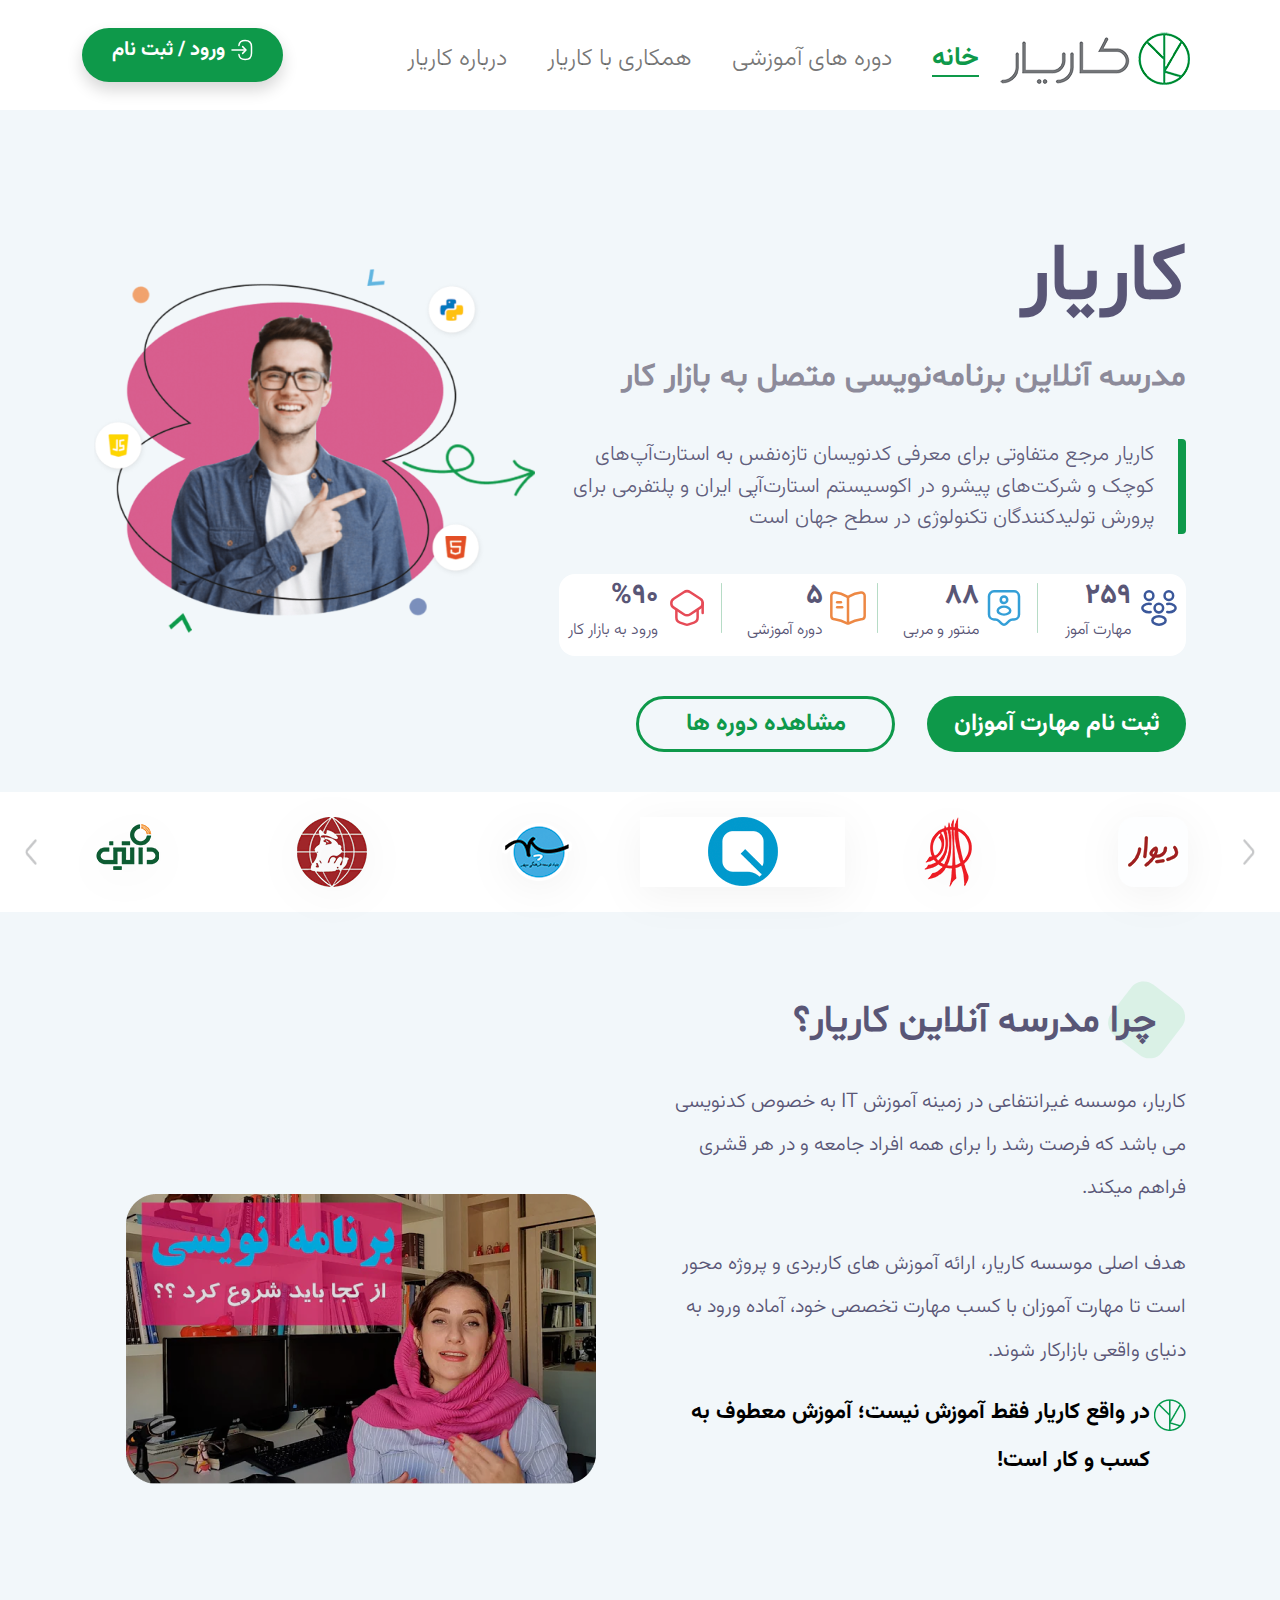
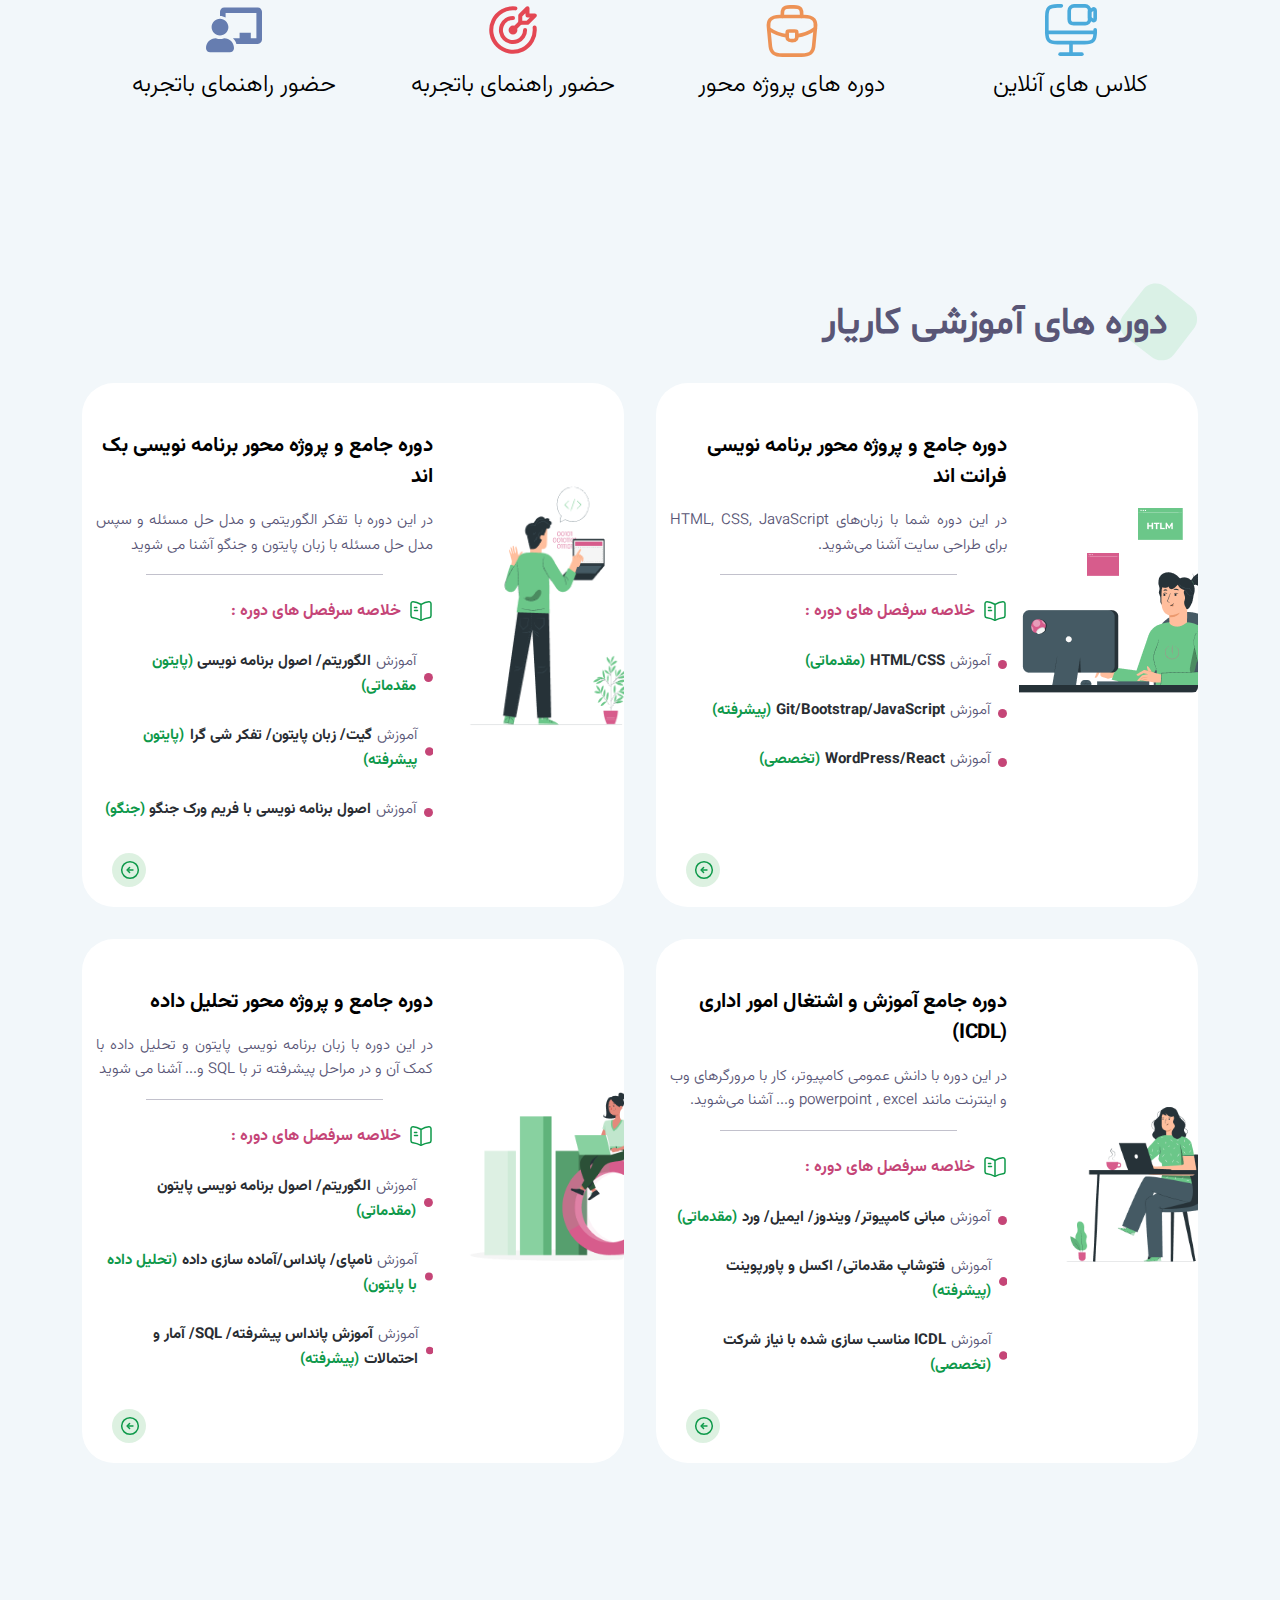
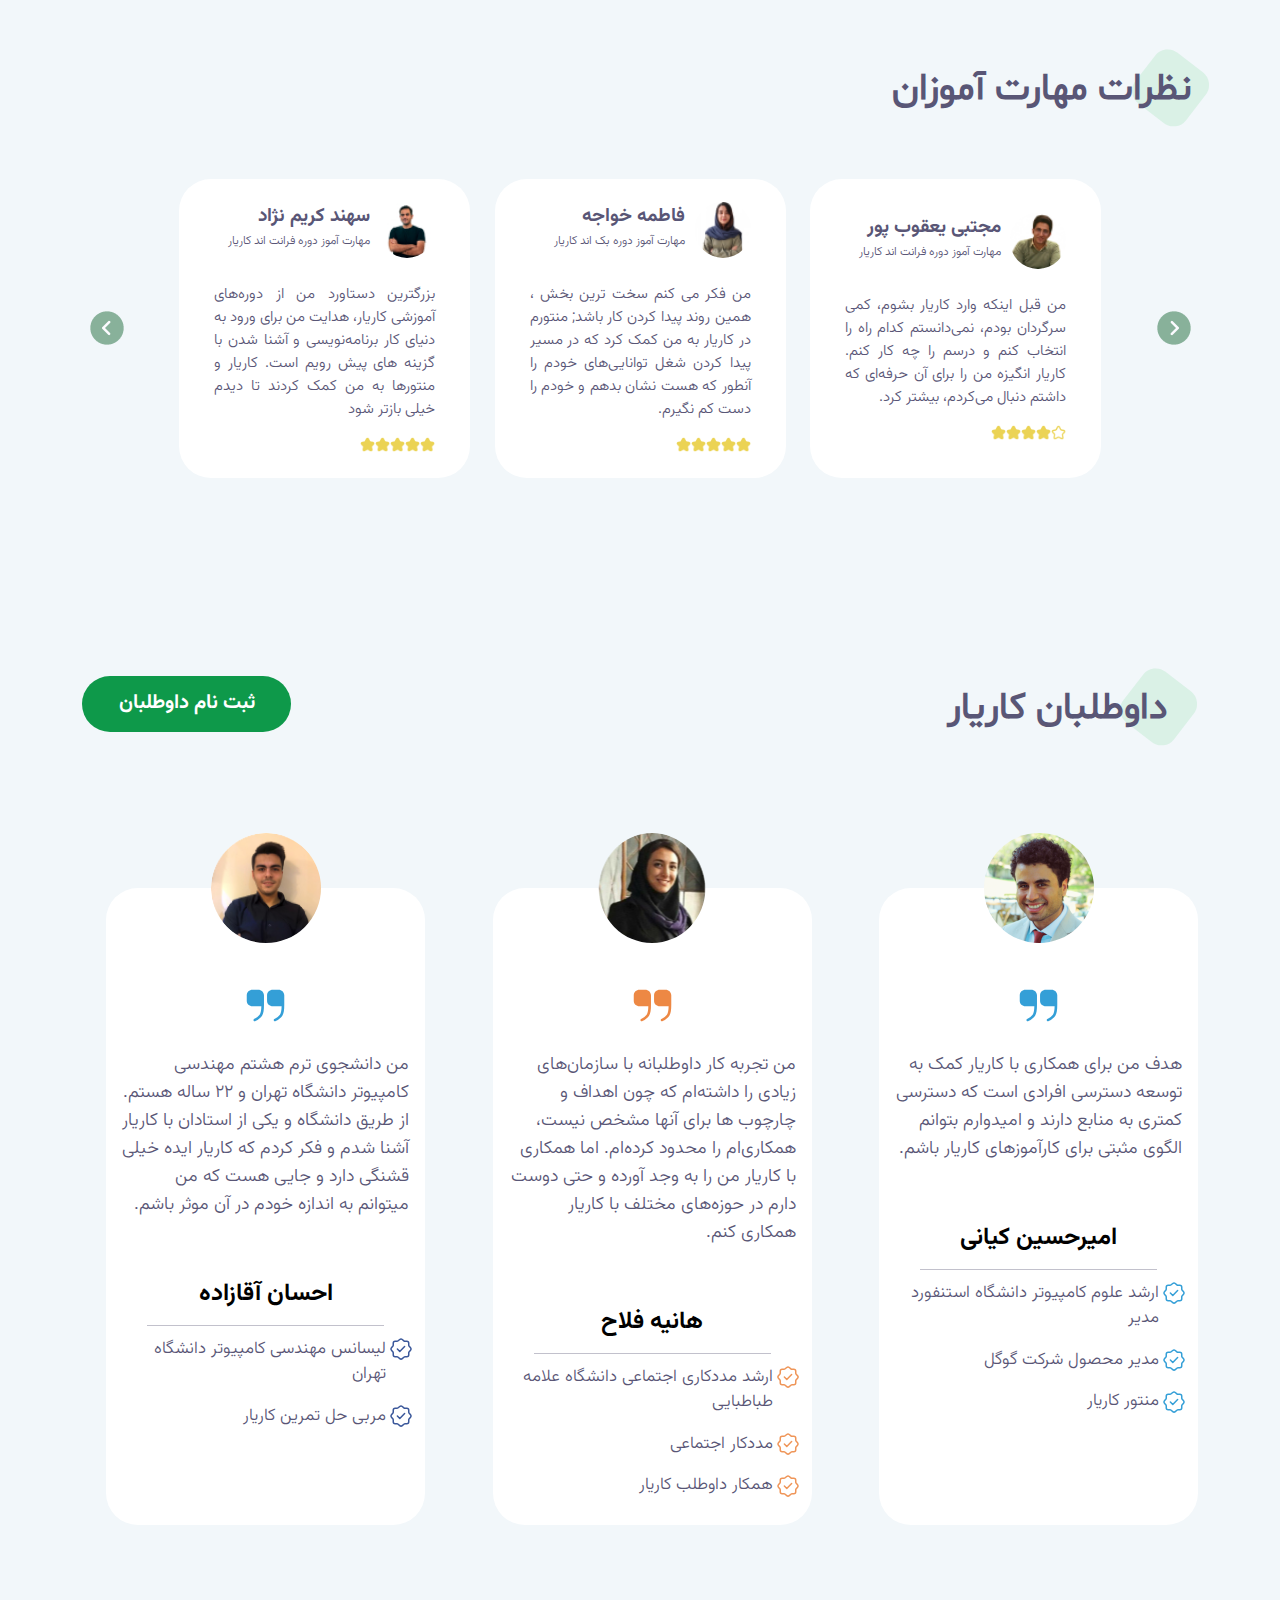
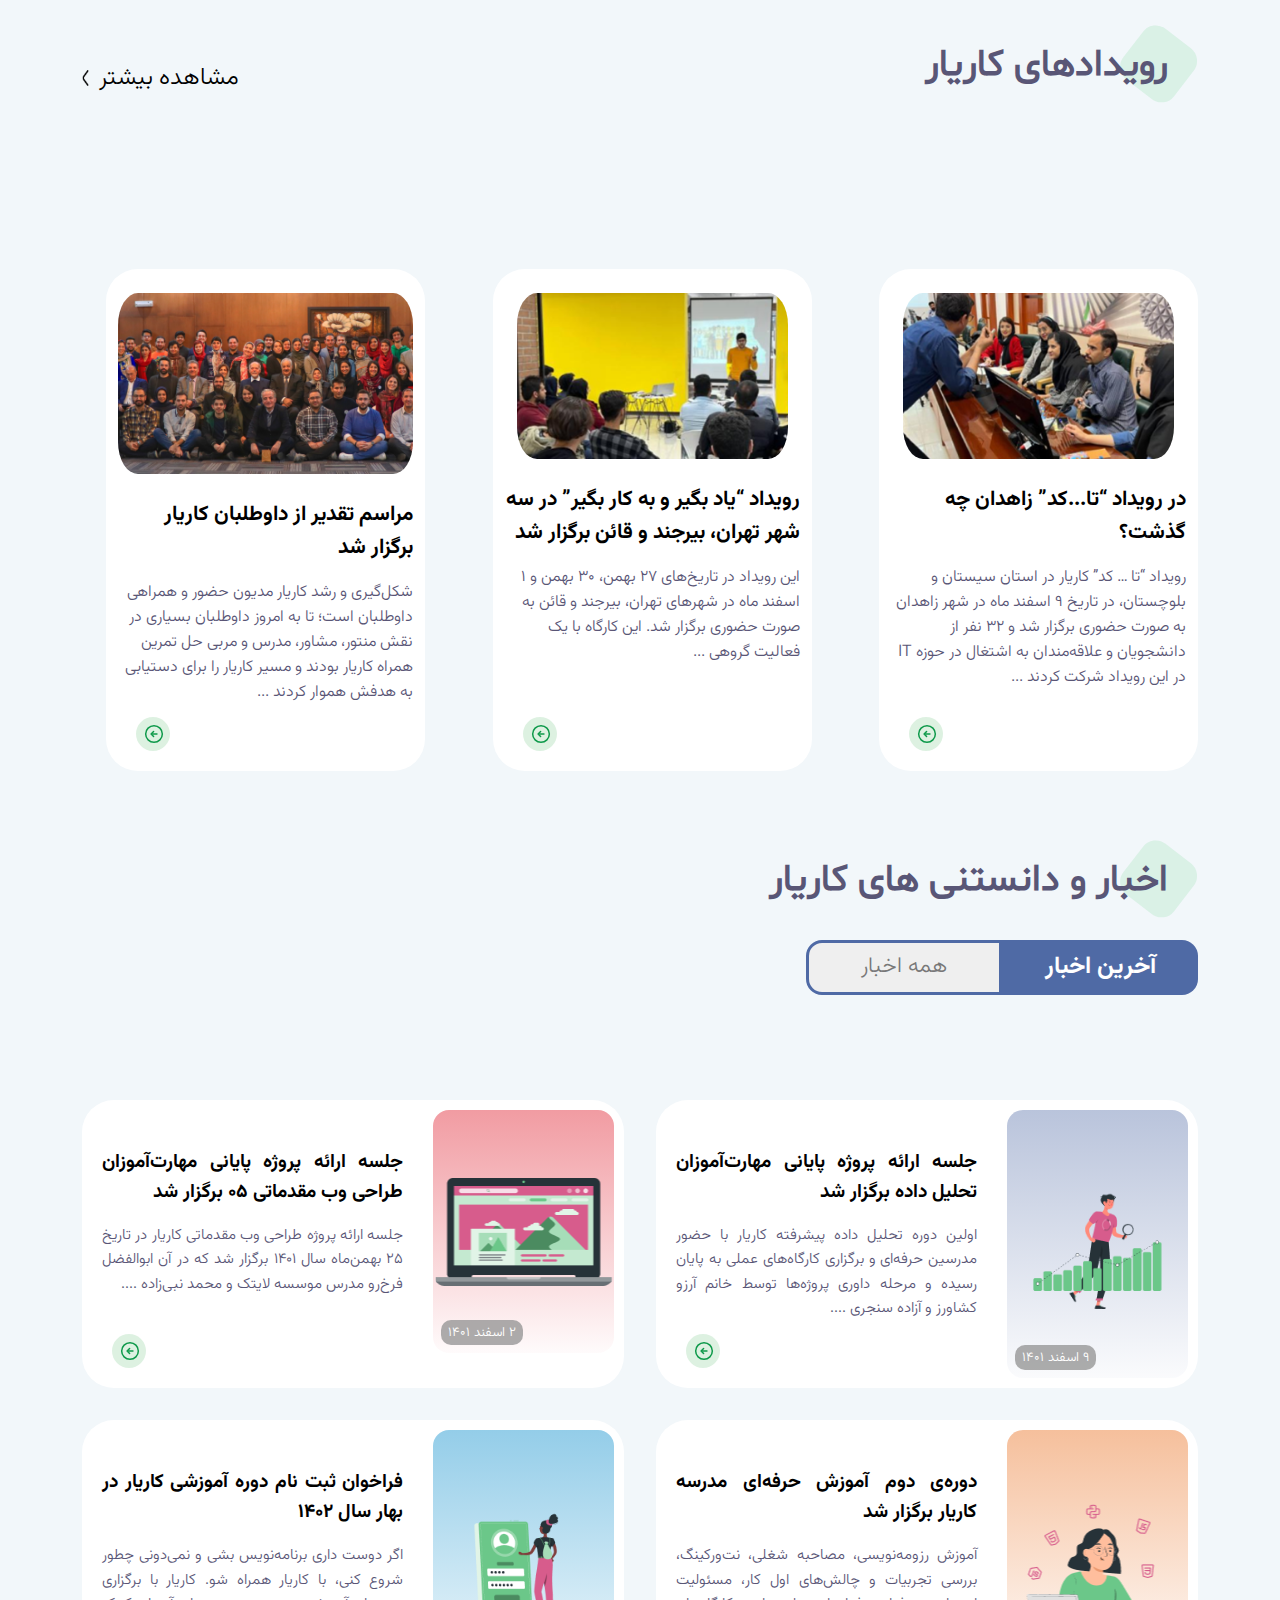
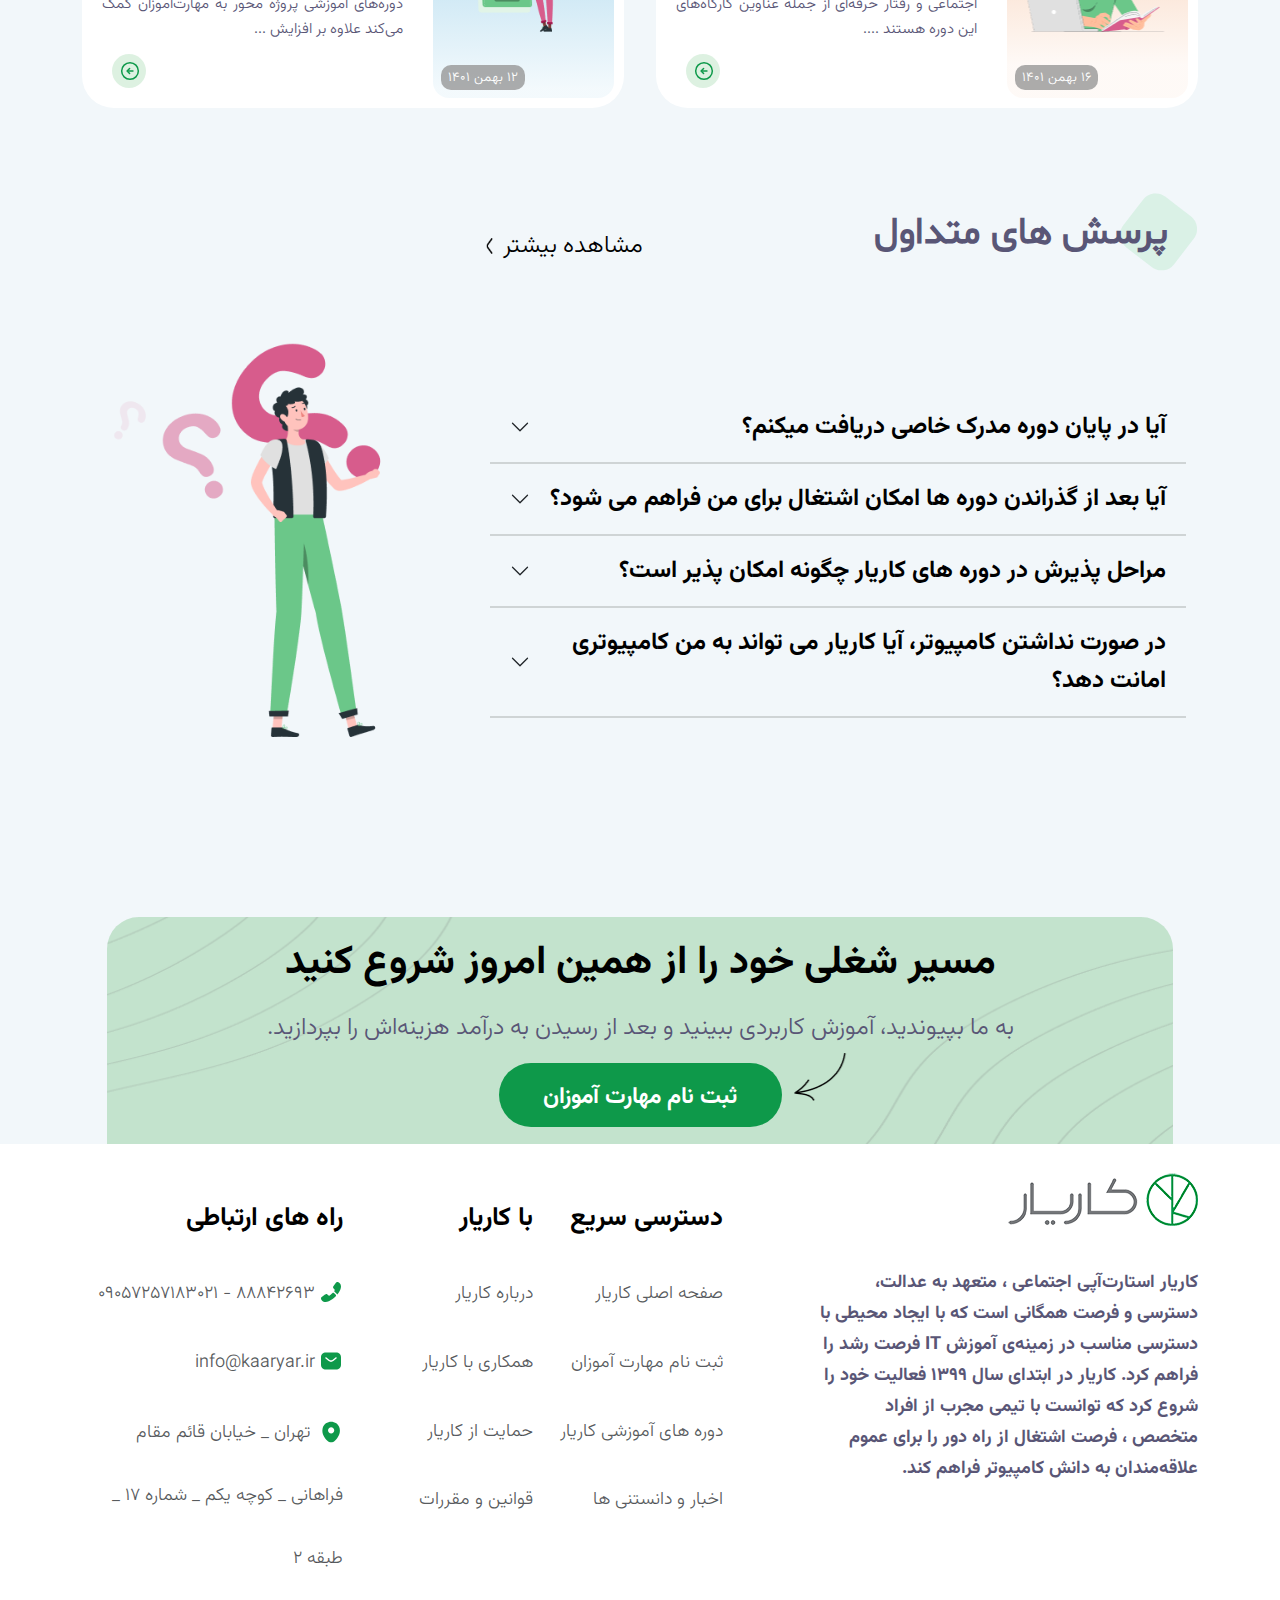
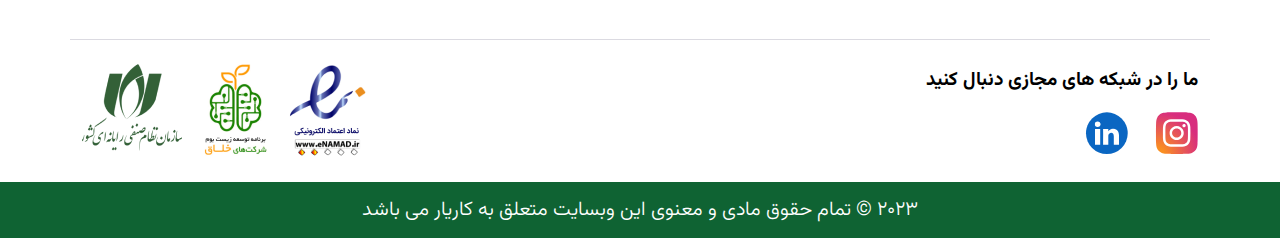
==== commit 8d1865d9: "Add files via upload" ====
--- a/index.html
+++ b/index.html
@@ -34,10 +34,10 @@
                         <div class="collapse navbar-collapse" id="navbarToggler">
                             <ul class="navbar-nav me-auto mb-2 mb-lg-0">
                                 <li class="nav-item">
-                                    <a class="nav-link activeHeader" aria-current="page" href="#">خانه</a>
+                                    <a class="nav-link activeHeader" aria-current="page" href="index.html">خانه</a>
                                 </li>
                                 <li class="nav-item">
-                                    <a class="nav-link notActiveHeader" href="#">دوره های آموزشی</a>
+                                    <a class="nav-link notActiveHeader" href="course.html">دوره های آموزشی</a>
                                 </li>
                                 <li class="nav-item">
                                     <a class="nav-link notActiveHeader">همکاری با کاریار</a>
@@ -1587,7 +1587,7 @@
 </section>
 <!-- ------------------------sectionH------------------------ -->
 <!-- ------------------------footer------------------------ -->
-<div class="container-fluid" style="background-color: #ffffff;" id="footer">
+<div class="container-fluid index" style="background-color: #ffffff;" id="footer">
     <footer class="footer P70 " style="background-color: #ffffff;">
         <div class="row topBox">
             <div class="col-md-5 col-sm-12">
--- a/css/style.css
+++ b/css/style.css
@@ -3,6 +3,24 @@
   font-style: normal;
   src: url(../font/vazirmatn/Vazirmatn-Regular.woff2) format(woff2);
 }
+@font-face {
+  font-family: vazirmatn;
+  font-style: normal;
+  font-weight: bold;
+  src: url(../font/vazirmatn/Vazirmatn-Bold.woff2) format(woff2);
+}
+@font-face {
+  font-family: vazirmatn;
+  font-style: normal;
+  font-weight: bolder;
+  src: url(../font/vazirmatn/Vazirmatn-ExtraBold.woff2) format(woff2);
+}
+@font-face {
+  font-family: vazirmatn;
+  font-style: normal;
+  font-weight: lighter;
+  src: url(../font/vazirmatn/Vazirmatn-Light.woff2) format(woff2);
+}
 
 @font-face {
   font-family: shabnam;
@@ -10,30 +28,55 @@
   src: url(../font/shabnam/Shabnam-FD.woff2) format(woff2);
 }
 
-body {
+body{
   direction: rtl;
   margin: 0px;
   padding: 0px;
   border: 0cm;
-  background-color: #e9e5e5;
+  background-color: #F2F7FA;
 }
-@media (min-width: 768px) {
+a {
+  text-decoration: none;
+  color: #0e994a;
+}
+.cardMoveUp {
+  transition: 0.3s;
+}
+.cardMoveUp:hover {
+  transform: translate(0, -15px);
+  box-shadow: 0px 8px 24px rgba(205, 230, 211, 0.54);
+}
+
+@media (min-width: 767px) {
+  /* ------------------ index page-------------------------- */
   .header {
     left: 0px;
     top: 0px;
     box-shadow: 0px 1px 47px rgba(0, 0, 0, 0.08);
   }
-
+  .P70 {
+    margin-left: 70px;
+    margin-right: 70px;
+  }
+  .NavPS {
+    padding-right: 70px;
+  }
+  .NavPE {
+    padding-left: 70px !important;
+  }
+  .color {
+    background-color: rgba(255, 255, 255, 0) !important;
+  }
   .activeHeader {
     color: #0e994a !important;
     text-decoration: underline !important;
+    text-underline-offset: 10px;
     font-family: vazirmatn !important;
     font-size: 26px !important;
     font-weight: 800 !important;
     line-height: 70px !important;
     letter-spacing: 0em !important;
   }
-
   .notActiveHeader {
     font-family: "Vazirmatn";
     font-style: normal;
@@ -43,9 +86,19 @@
     color: #0000008a;
     height: 56px !important;
   }
-
   .btnGreen {
     background-color: #0e994a;
+    color: #ffffff;
+    font-family: Vazirmatn;
+    font-size: 20px !important;
+    font-weight: 800;
+    letter-spacing: 0em;
+    box-shadow: 0px 8px 16px 0px #00000029;
+    margin: 23px 12px;
+    height: 54px !important;
+    width: 201px !important;
+  }
+  .btnGreen:hover {
     color: #ffffff;
     font-family: Vazirmatn;
     font-size: 20px !important;
@@ -55,9 +108,9 @@
     margin: 23px 12px;
     height: 54px;
     width: 201px;
-  }
-
-  .nav-link {
+    background: #11783d !important;
+  }
+  #navbarToggler .nav-link {
     padding-inline-start: 0px !important;
     padding-inline-end: 40px !important;
   }
@@ -66,7 +119,7 @@
     color: #0e994a !important;
   }
   .sectionA {
-    background-color: #e9e5e5;
+    background-color: #F2F7FA;
     padding-bottom: 40px;
   }
   .iconText {
@@ -77,12 +130,6 @@
     line-height: 25px;
     color: #595676;
   }
-
-  .picsectionA {
-    width: 100%;
-    margin: auto;
-  }
-
   .titr1sectionA {
     font-family: Shabnam;
     font-style: normal;
@@ -94,7 +141,6 @@
     block-size: auto;
     color: #595676;
   }
-
   .titr2sectionA {
     margin-top: 16px;
     font-family: "Shabnam";
@@ -104,7 +150,6 @@
     line-height: 44px;
     color: #8d8b9a;
   }
-
   .text1sectionA {
     font-family: "Vazirmatn";
     font-style: normal;
@@ -117,19 +162,14 @@
     margin-top: 40px;
     padding-right: 24px;
   }
-
   .iconSectionA {
-    /* width: 100%; */
-    /* height: 87px; */
     background-color: #ffffff;
     border-radius: 16px;
     margin-top: 40px;
   }
-
   .iconSectionAcontrol {
     padding-top: 36px;
   }
-
   .iconNumber {
     font-family: Vazirmatn;
     font-style: normal;
@@ -138,13 +178,12 @@
     line-height: 44px;
     color: #595676;
   }
-
   .spacer {
     margin-right: 20px;
   }
-
   .sectionABtnG {
     margin-top: 40px;
+    margin-bottom: 40px;
     width: 259px;
     height: 56px;
     background: #0e994a;
@@ -157,7 +196,21 @@
     text-align: center;
     color: #ffffff;
   }
-
+  .sectionABtnG:hover {
+    margin-top: 40px;
+    margin-bottom: 40px;
+    width: 259px;
+    height: 56px;
+    background: #11783d;
+    border-radius: 32px;
+    font-family: "Vazirmatn";
+    font-style: normal;
+    font-weight: 600;
+    font-size: 24px;
+    line-height: 38px;
+    text-align: center;
+    color: #ffffff;
+  }
   .sectionABtnW {
     width: 259px;
     height: 56px;
@@ -169,26 +222,40 @@
     color: #0e994a;
     border: solid 3px #0e994a;
     margin-top: 40px;
+    margin-bottom: 40px;
     margin-right: 32px;
   }
-
-  .arwowRight {
-    top: 300px;
-    right: 50px;
-  }
-
+  .sectionABtnW:hover {
+    width: 259px;
+    height: 56px;
+    font-family: "Vazirmatn";
+    font-style: normal;
+    font-weight: 600;
+    font-size: 24px;
+    line-height: 38px;
+    color: #0e994a;
+    border: solid 3px #0e994a;
+    margin-top: 40px;
+    margin-bottom: 40px;
+    margin-right: 32px;
+    background-color: #ffffff;
+  }
+
+  /*---------------------------------------------------------------- slider */
   .slider {
     height: 120px;
     padding-top: 25px;
     filter: drop-shadow(0px 8px 20px rgba(0, 0, 0, 0.05));
   }
-
-  /* ------------------------slider------------------------  */
   .cardSlider {
     border: none !important;
-    background-color: #ffffff00;
-  }
-
+    /* background-color: none !important; */
+  }
+  .carousel-control-next,
+  .carousel-control-prev {
+    width: 3%;
+  }
+  /* ------------------------slider------------------------  */
   @media (max-width: 767px) {
     .carousel-inner .carousel-item > div {
       display: none;
@@ -221,16 +288,15 @@
   .carousel-inner .carousel-item-start {
     transform: translateX(0);
   }
-
   /* ------------------------end of slider------------------------  */
   .leftArrow {
     top: 0px;
-    left: -70px;
+    left: 0px;
   }
 
   .rightArrow {
     top: 0px;
-    right: -70px;
+    right: 0px;
   }
 
   .arrimage {
@@ -243,7 +309,7 @@
   }
 
   .sectionB {
-    background-color: #e9e5e5;
+    background-color: #F2F7FA;
     padding-top: 69px;
     padding-bottom: 5px;
   }
@@ -309,7 +375,7 @@
     padding-top: 110px;
     padding-bottom: 10px;
     margin-bottom: 0px;
-    background-color: #e9e5e5;
+    background-color: #F2F7FA;
     /* height: 2000px; */
   }
 
@@ -389,8 +455,17 @@
     width: 34px;
     height: 34px;
     background: rgba(98, 190, 120, 0.22);
-    border-radius: 50%;
+    border-radius: 17px;
     border: none;
+    transition: all 2s;
+  }
+  .arrowButtonB {
+    width: 34px;
+    height: 34px;
+    background: rgba(98, 190, 120, 0.22);
+    border-radius: 17px;
+    border: none;
+    transition: all 2s;
   }
 
   .cardTextHolder {
@@ -400,29 +475,84 @@
   .arrowButtonHolder {
     bottom: 20px;
     left: 30px;
+    overflow: hidden;
+  }
+
+  .arrowButtonHolder:hover .arrowButton {
+    width: 148px;
+    border-radius: 17px;
+    background: #0e994a;
+    transition: all 0.2s;
+  }
+  .arrowButtonHolder:hover .arrowButtonB {
+    width: 168px;
+    border-radius: 17px;
+    background: #0e994a;
+    transition: all 0.2s;
+  }
+  .arrowButtonHolder:hover svg {
+    filter: invert(138%) sepia(106%) hue-rotate(140deg) brightness(300%)
+      saturate(4);
+  }
+  .explain {
+    display: none;
+    overflow: hidden;
+    font-family: "Vazirmatn";
+    font-style: normal;
+    font-weight: 500;
+    font-size: 15px;
+    line-height: 32;
+    text-align: right;
+    letter-spacing: -0.03em;
+    color: #ffffff;
+    padding-right: 16px;
+    padding-left: 8px;
+    transition: width 0.3s ease 0.6s;
+  }
+
+  .arrowButtonHolder:hover .explain {
+    display: flex;
+    overflow: hidden;
   }
 
   .sectionD {
-    height: 1000px;
-    padding-top: 100px;
-    background-color: #00f99e;
+    /* padding-top: 100px; */
+    background-color: #F2F7FA;
   }
 
   .sectionE {
     padding-top: 100px;
-    background-color: #e9e5e5;
+    background-color: #F2F7FA;
     padding-bottom: 20px;
   }
 
   .btnSectionE {
-    left: 0px;
+    width: 209px;
+    height: 56px;
+    background: #0e994a;
+    border-radius: 30px;
+    font-family: "Vazirmatn";
+    font-style: normal;
+    font-weight: 800;
+    font-size: 20px;
+    line-height: 31px;
+    color: #ffffff;
+  }
+  .btnSectionE:hover {
+    width: 209px;
+    height: 56px;
+    background: #11783d;
+    border-radius: 30px;
+    font-family: "Vazirmatn";
+    font-style: normal;
+    font-weight: 800;
+    font-size: 20px;
+    line-height: 31px;
+    color: #ffffff;
   }
 
   .davtalabCardHolder {
     padding-top: 100px;
-  }
-
-  .davtalabCard {
   }
 
   .davtalabCardData {
@@ -462,7 +592,7 @@
 
   .sectionF {
     padding-top: 100px;
-    background-color: #e9e5e5;
+    background-color: #F2F7FA;
   }
 
   .moreLink {
@@ -489,11 +619,8 @@
     margin-top: 10px;
   }
 
-  roydadCardHolder {
+  .roydadCardHolder {
     padding-top: 100px;
-  }
-
-  .roydadCard {
   }
 
   .roydadCardData {
@@ -502,9 +629,6 @@
     padding-bottom: 50px;
   }
 
-  .roydadCardData img {
-  }
-
   .roydadCardText {
     font-family: "Vazirmatn";
     font-style: normal;
@@ -526,7 +650,7 @@
   }
 
   .sectionG {
-    background-color: #e9e5e5;
+    background-color: #F2F7FA;
     padding-top: 69px;
     padding-bottom: 5px;
   }
@@ -540,10 +664,13 @@
   }
 
   .button1 {
+    box-sizing: border-box;
+    width: 196px;
+    height: 55px;
     background: #4f6aa5;
+    border: none;
     border-radius: 0px 16px 16px 0px;
-    height: 55px;
-    border: 3px solid rgba(79, 106, 165, 0.81);
+    border-color: #4f6aa5;
     font-family: "Vazirmatn";
     font-style: normal;
     font-weight: 700;
@@ -553,15 +680,30 @@
   }
 
   .button2 {
-    border: 3px solid rgba(79, 106, 165, 0.81);
+    box-sizing: border-box;
+    width: 196px;
+    height: 55px;
+    border: 3px solid #4f6aa5;
     border-radius: 16px 0px 0px 16px;
-    height: 55px;
     font-family: "Vazirmatn";
     font-style: normal;
     font-weight: 500;
     font-size: 22px;
     line-height: 34px;
     color: #787878;
+  }
+  .button2:hover {
+    box-sizing: border-box;
+    width: 196px;
+    height: 55px;
+    border: 3px solid #4f6aa5;
+    border-radius: 16px 0px 0px 16px;
+    font-family: "Vazirmatn";
+    font-style: normal;
+    font-weight: bold;
+    font-size: 22px;
+    line-height: 34px;
+    color: #4f6aa5;
   }
 
   .akhbarPicBox1 {
@@ -633,15 +775,15 @@
   }
 
   .sectionH {
-    background-color: #e9e5e5;
+    background-color: #F2F7FA;
     padding-top: 69px;
   }
 
-  .questionBox {
+  .sectionH .questionBox {
     padding-top: 36px;
   }
-  .accordion-button {
-    background-color: #e9e5e5 !important;
+  .sectionH .accordion-button {
+    background-color: #F2F7FA !important;
     font-family: "Vazirmatn";
     font-style: normal;
     font-weight: 600;
@@ -651,10 +793,10 @@
     color: #000000;
     border: none;
   }
-  .accordion {
-    --bs-accordion-bg: #e9e5e5;
-  }
-  .accordion-body {
+  .sectionH .accordion {
+    --bs-accordion-bg: #F2F7FA;
+  }
+  .sectionH .accordion-body {
     font-family: "Vazirmatn";
     font-style: normal;
     font-weight: 400;
@@ -662,21 +804,21 @@
     line-height: 159.75%;
     color: #595676;
   }
-  .accordion-button:not(.collapsed) {
+  .sectionH .accordion-button:not(.collapsed) {
     color: #000000;
     border: none;
   }
-  .accordion-button:focus {
+  .sectionH .accordion-button:focus {
     border: none !important;
   }
-  .accordion-button:not(.collapsed) {
+  .sectionH .accordion-button:not(.collapsed) {
     color: #000000;
   }
   :focus {
     outline: 0 !important;
     box-shadow: 0 0 0 0 rgba(0, 0, 0, 0) !important;
   }
-  .accordion-item {
+  .sectionH .accordion-item {
     border-bottom: 2px solid rgba(98, 99, 98, 0.24) !important;
   }
   .questionTextBox {
@@ -704,16 +846,42 @@
     line-height: 160.75%;
     color: #595676;
   }
-  .questionTextBox button {
+  .questionTextBoxBtn {
     padding: 15px 40px;
     margin-bottom: 17px;
+    position: absolute;
+    width: 283px;
+    height: 64px;
+    background: #0e994a;
+    border-radius: 30px;
+    font-family: "Vazirmatn";
+    font-style: normal;
+    font-weight: 800;
+    font-size: 23px;
+    line-height: 36px;
+    color: #ffffff;
+  }
+  .questionTextBoxBtn:hover {
+    padding: 15px 40px;
+    margin-bottom: 17px;
+    position: absolute;
+    width: 283px;
+    height: 64px;
+    background: #11783d;
+    border-radius: 30px;
+    font-family: "Vazirmatn";
+    font-style: normal;
+    font-weight: 800;
+    font-size: 23px;
+    line-height: 36px;
+    color: #ffffff;
   }
   .questionTextBoxArr {
     right: -40px;
     bottom: 50%;
   }
   .footer {
-    background-color: #e9e5e5;
+    background-color: #F2F7FA;
     padding-top: 29px;
   }
   .footerLogo {
@@ -721,12 +889,13 @@
   }
   .footerAboutText {
     font-family: "Vazirmatn";
-    font-style: normal;
     font-weight: 500;
+    line-height: 172.75%;
+    text-align: right;
+    color: #595676;
+    font-style: normal;
+    font-weight: bold;
     font-size: 18px;
-    line-height: 172.75%;
-    text-align: right;
-    color: #595676;
     margin-right: 10px;
     padding-top: 40px;
     padding-left: 15%;
@@ -796,13 +965,274 @@
     color: #ffffff;
     margin-bottom: 0px !important;
   }
+  .commentCard {
+    background: #ffffff;
+    border-radius: 32px;
+    padding: 23px 23px 26px 23px;
+  }
+  .commentPic {
+    width: 55.86px;
+    height: 55.86px;
+    border-radius: 50%;
+  }
+  .commentName {
+    font-family: "Vazirmatn";
+    font-style: normal;
+    font-weight: bold;
+    font-size: 19px;
+    line-height: 30px;
+    text-align: right;
+    letter-spacing: -0.025em;
+    color: #595676;
+  }
+  .commentSubject {
+    font-family: "Vazirmatn";
+    font-style: normal;
+    font-weight: lighter;
+    font-size: 12px;
+    line-height: 19px;
+    text-align: right;
+    color: #595676;
+  }
+  .comment {
+    padding-top: 25px;
+    font-family: "Vazirmatn";
+    font-style: normal;
+    font-weight: 400;
+    font-size: 15px;
+    line-height: 23px;
+    text-align: justify;
+    color: #595676;
+  }
+  .star {
+    width: 15px;
+    height: 15px;
+  }
+  /* ------------------end of index page-------------------------- */
+  #sign .imageHolder {
+    background-image: url(../picture/signinback.png);
+    background-color: #0e994a38;
+    background-position: center;
+    background-repeat: no-repeat;
+    background-size: cover;
+  }
+  .formHolder {
+    margin: 0px;
+    padding: 0px;
+    width: 100%;
+  }
+  #sign .signupTitrA {
+    margin-top: 56px;
+  }
+  #sign .signupTitrA p {
+    font-family: "Shabnam";
+    font-style: normal;
+    font-weight: bold;
+    font-size: 35px;
+    line-height: 48px;
+    color: #0f6333;
+    margin-left: 17px;
+  }
+  .signupForm {
+    margin-top: 48px;
+  }
+  .formWidth {
+    width: 580px;
+  }
+  .form-label {
+    font-family: "Vazirmatn";
+    font-style: normal;
+    font-weight: 600;
+    font-size: 25px;
+    line-height: 39px;
+    color: #595676;
+    margin-bottom: 16px;
+  }
+  .form-control {
+    height: 56px;
+    border: 2px solid #999ca6;
+    border-radius: 10px;
+  }
+  ::placeholder {
+    font-family: "Vazirmatn" !important;
+    font-style: normal !important;
+    font-weight: 400 !important;
+    font-size: 16px !important;
+    line-height: 25px !important;
+    color: #8e8c9f !important;
+    padding-right: 0px !important;
+  }
+  input[type="text"] {
+    padding-right: 46px !important;
+    font-family: "Vazirmatn";
+    font-style: normal;
+    font-weight: 700;
+    font-size: 18px;
+    line-height: 28px;
+    color: #000000;
+  }
+  input[type="password"] {
+    padding-right: 46px !important;
+    font-family: "Vazirmatn";
+    font-style: normal;
+    font-weight: 700;
+    font-size: 18px;
+    line-height: 28px;
+    color: #000000;
+  }
+  .form-control:focus {
+    border: 3px solid #0e994a;
+  }
+  .placeholderImageA {
+    width: 24px;
+    height: 24px;
+    top: 69px;
+    right: 16px;
+  }
+  .eye {
+    width: 24px;
+    height: 24px;
+    top: 69px;
+    left: 16px;
+  }
+  .closeeye {
+    width: 24px;
+    height: 24px;
+    top: 69px;
+    left: 16px;
+    display: none;
+  }
+  .form-check-input {
+    width: 32px !important ;
+    height: 32px !important ;
+    border: 2.5px solid #595676;
+    border-radius: 8px;
+    background-color: #ffffff00;
+  }
+  .form-check-input:checked {
+    background-color: #0e994a;
+    border-color: #0e994a;
+  }
+  .form-check-label {
+    margin-right: 8px;
+    margin-top: 4px;
+    font-family: "Vazirmatn";
+    font-style: normal;
+    font-weight: 500;
+    font-size: 20px;
+    line-height: 31px;
+    color: #63607e;
+  }
+  #sign #top a {
+    font-family: "Vazirmatn";
+    font-style: normal;
+    font-weight: bold;
+    font-size: 19px;
+  }
+  #sign .bottonA {
+    width: 394px;
+    height: 56px;
+    background: #0e994a;
+    border-radius: 10px;
+    font-family: "Vazirmatn";
+    font-style: normal;
+    font-weight: bold;
+    font-size: 25px;
+    line-height: 22px;
+    text-align: center;
+    color: #ffffff;
+    max-width: 17px 83px;
+  }
+  #sign .bottonA:hover {
+    background: #11783d;
+  }
+  #sign .bottonA p {
+    margin-top: 10px;
+  }
+  .signuptext1 {
+    font-family: "Vazirmatn";
+    font-style: normal;
+    font-weight: 500;
+    font-size: 20px;
+    line-height: 31px;
+    color: #595676;
+    margin: 32px;
+  }
+  .entranceBtn {
+    margin-top: 48px;
+  }
+  .signuptext2 {
+    font-family: "Vazirmatn";
+    font-style: normal;
+    font-weight: 400;
+    font-size: 20px;
+    line-height: 31px;
+    margin-top: 16px;
+  }
+  #sign .bottonB {
+    width: 394px;
+    height: 56px;
+    font-family: "Vazirmatn";
+    font-style: normal;
+    font-weight: bold;
+    font-size: 25px;
+    line-height: 22px;
+    text-align: center;
+    color: #0e994a;
+    max-width: 17px 83px;
+    border: 3px solid #0e994a;
+    border-radius: 10px;
+    padding: 17px;
+  }
+  .signArrow1 {
+    top: -60px;
+    left: -120px;
+  }
+  .redP {
+    margin-top: 65px;
+    margin-bottom: 56px;
+  }
+  .signuptext3 {
+    font-family: "Vazirmatn";
+    font-style: normal;
+    font-weight: 500;
+    font-size: 20px;
+    line-height: 22px;
+    text-align: center;
+    color: rgba(211, 75, 128, 0.9);
+  }
+  .signArrow2 {
+    top: 0px;
+    right: -10px;
+  }
+  .signArrow3 {
+    top: 0px;
+    left: -28px;
+  }
+  #sign .bottonB:hover {
+    background-color: #ffffff;
+  }
+
+  /* -----------------------end of signin page------------------- */
 }
-@media (max-width: 768px) {
+@media (max-width: 767px) {
+  /* ------------------ index page-------------------------- */
+
   .header {
     width: 100%;
     left: 0px;
     top: 0px;
     box-shadow: 0px 1px 47px rgba(0, 0, 0, 0.08);
+  }
+  .P70 {
+    margin-left: 25px;
+    margin-right: 25px;
+  }
+  .NavPS {
+    padding-right: 25px;
+  }
+  .NavPE {
+    padding-left: 25px !important;
   }
   .activeHeader {
     color: #0e994a !important;
@@ -823,6 +1253,8 @@
     color: #0000008a;
   }
   .btnGreen {
+    width: 142.2px !important;
+    height: 33.46px !important;
     background-color: #0e994a;
     color: #ffffff;
     font-family: Vazirmatn;
@@ -832,6 +1264,18 @@
     box-shadow: 0px 8px 16px 0px #00000029;
     margin: 23px 12px;
   }
+  .btnGreen:hover {
+    width: 142.2px !important;
+    height: 33.46px !important;
+    color: #ffffff;
+    font-family: Vazirmatn;
+    font-size: 12px !important;
+    font-weight: 800;
+    letter-spacing: 0em;
+    box-shadow: 0px 8px 16px 0px #00000029;
+    margin: 23px 12px;
+    background: #11783d !important;
+  }
 
   .nav-link {
     padding-inline-start: 0px !important;
@@ -839,35 +1283,38 @@
   }
 
   .sectionA {
-    background-color: #e9e5e5;
+    background-color: #F2F7FA;
     padding-bottom: 40px;
   }
 
   .picsectionA {
     width: 100%;
-    margin: auto;
+    padding-left: 102px;
+    padding-right: 102px;
   }
 
   .titr1sectionA {
-    font-family: Shabnam;
-    font-style: normal;
-    font-weight: 700;
-    font-size: 80px;
-    margin-top: 109px;
+    font-family: "Shabnam";
+    font-style: normal;
+    font-weight: bold;
+    font-size: 39.9436px;
+    line-height: 55px;
+    color: #595676;
+    margin-top: 40px;
     margin-bottom: 0px;
     padding-bottom: 0px;
     block-size: auto;
-    color: #595676;
   }
 
   .titr2sectionA {
-    font-family: Shabnam;
     font-style: normal;
     font-weight: 700;
-    font-size: 20px;
     text-align: right;
     margin-top: 16px;
-    color: rgba(57, 54, 95, 0.5);
+    color: #8d8b9a;
+    font-family: "Shabnam";
+    font-size: 19.9718px;
+    line-height: 27px;
   }
 
   .text1sectionA {
@@ -875,14 +1322,14 @@
     border-radius: 4px;
     margin-top: 40px;
     padding-right: 24px;
-
     font-family: "Vazirmatn";
     font-style: normal;
     font-weight: 400;
     font-size: 15px;
-    line-height: 157.25%;
+    line-height: 176.25%;
+    text-align: right;
     letter-spacing: 0.01em;
-    color: rgba(89, 86, 118, 0.95);
+    color: rgba(89, 86, 118);
   }
 
   .iconSectionA {
@@ -914,7 +1361,6 @@
     font-size: 14px;
     line-height: 22px;
     color: #595676;
-    background-color: #292d32;
   }
 
   .spacer {
@@ -935,6 +1381,20 @@
     line-height: 34px;
     color: #ffffff;
   }
+  .sectionABtnG:hover {
+    margin-top: 40px;
+    text-align: center;
+    width: 251px;
+    height: 50.2px;
+    background: #11783d;
+    border-radius: 50.2px;
+    font-family: "Vazirmatn";
+    font-style: normal;
+    font-weight: 600;
+    font-size: 21.9625px;
+    line-height: 34px;
+    color: #ffffff;
+  }
 
   .sectionABtnW {
     margin-top: 25px;
@@ -949,12 +1409,20 @@
     line-height: 34px;
     color: #0e994a;
   }
-
-  .arwowRight {
-    top: 300px;
-    right: 50px;
-  }
-
+  .sectionABtnW:hover {
+    margin-top: 25px;
+    width: 251px;
+    height: 50.2px;
+    border: 3.1375px solid #0e994a;
+    border-radius: 50.2px;
+    font-family: "Vazirmatn";
+    font-style: normal;
+    font-weight: 600;
+    font-size: 21.9625px;
+    line-height: 34px;
+    color: #0e994a;
+    background-color: #ffffff;
+  }
   .slider {
     height: 120px;
     padding-top: 25px;
@@ -966,8 +1434,12 @@
     border: none !important;
     background-color: #ffffff00;
   }
-
-  @media (max-width: 767px) {
+  .carousel-control-next,
+  .carousel-control-prev {
+    width: 3%;
+  }
+
+  @media (min-width: 768px) {
     .carousel-inner .carousel-item > div {
       display: none;
     }
@@ -983,15 +1455,15 @@
     display: flex;
   }
 
-  @media (min-width: 768px) {
+  @media (max-width: 767px) {
     .carousel-inner .carousel-item-end.active,
     .carousel-inner .carousel-item-next {
-      transform: translateX(-16.666666666666666666666666666667%);
+      transform: translateX(-33.666666666666666666666666666667%);
     }
 
     .carousel-inner .carousel-item-start.active,
     .carousel-inner .carousel-item-prev {
-      transform: translateX(16.666666666666666666666666666667%);
+      transform: translateX(33.666666666666666666666666666667%);
     }
   }
 
@@ -999,16 +1471,15 @@
   .carousel-inner .carousel-item-start {
     transform: translateX(0);
   }
-
   /* ------------------------end of slider------------------------  */
   .leftArrow {
     top: 0px;
-    left: -70px;
+    left: 0px;
   }
 
   .rightArrow {
     top: 0px;
-    right: -70px;
+    right: 0px;
   }
 
   .arrimage {
@@ -1021,7 +1492,7 @@
   }
 
   .sectionB {
-    background-color: #e9e5e5;
+    background-color: #F2F7FA;
     padding-top: 69px;
     padding-bottom: 5px;
   }
@@ -1035,7 +1506,7 @@
     font-family: "Shabnam";
     font-style: normal;
     font-weight: 700;
-    font-size: 38px;
+    font-size: 29px;
     text-align: right;
     color: #595676;
     z-index: 1000 !important;
@@ -1045,13 +1516,19 @@
 
   .sectionBText {
     margin-top: 100px;
+
+    /* or 31px */
+
+    text-align: right;
+
+    color: #d1db0a;
   }
 
   .sectionBText p {
     font-family: "Vazirmatn";
     font-style: normal;
     font-weight: 500;
-    font-size: 12px;
+    font-size: 17.4006px;
     line-height: 176.75%;
     /* or 21px */
 
@@ -1067,7 +1544,7 @@
     font-family: "Vazirmatn";
     font-style: normal;
     font-weight: 700 !important;
-    font-size: 12px !important;
+    font-size: 17px !important;
     color: #000000 !important;
     align-items: center !important;
   }
@@ -1086,7 +1563,7 @@
     font-family: "Vazirmatn";
     font-style: normal;
     font-weight: 400;
-    font-size: 24px;
+    font-size: 18px;
     letter-spacing: -0.025em;
     color: #000000;
   }
@@ -1095,7 +1572,7 @@
     padding-top: 110px;
     padding-bottom: 10px;
     margin-bottom: 0px;
-    background-color: #e9e5e5;
+    background-color: #F2F7FA;
     /* height: 2000px; */
   }
 
@@ -1107,7 +1584,7 @@
     font-family: "Vazirmatn";
     font-style: normal;
     font-weight: 700;
-    font-size: 20.5px;
+    font-size: 16.5px;
     letter-spacing: -0.025em;
     color: #000000;
   }
@@ -1116,17 +1593,17 @@
     font-family: "Vazirmatn";
     font-style: normal;
     font-weight: 400;
+    font-size: 11.5187px;
+    line-height: 18px;
+    text-align: justify;
+    color: #595676;
+  }
+
+  .cardTxtTitr2 {
+    font-family: "Vazirmatn";
+    font-style: normal;
+    font-weight: 700;
     font-size: 15px;
-    line-height: 164.25%;
-    text-align: justify;
-    color: #595676;
-  }
-
-  .cardTxtTitr2 {
-    font-family: "Vazirmatn";
-    font-style: normal;
-    font-weight: 700;
-    font-size: 16px;
     line-height: 25px;
     text-align: justify;
     color: #c54577;
@@ -1135,30 +1612,30 @@
   .span1 {
     font-family: "Vazirmatn";
     font-style: normal;
+    font-weight: 400;
+    font-size: 12px;
+    line-height: 23px;
+    text-align: right;
+
+    color: #595676;
+  }
+
+  .span2 {
+    font-family: "Vazirmatn";
+    font-style: normal;
     font-weight: 500;
-    font-size: 15px;
+    font-size: 12px;
     line-height: 23px;
     text-align: right;
 
-    color: #595676;
-  }
-
-  .span2 {
+    color: #292d32;
+  }
+
+  .span3 {
     font-family: "Vazirmatn";
     font-style: normal;
     font-weight: 600;
-    font-size: 15px;
-    line-height: 23px;
-    text-align: right;
-
-    color: #292d32;
-  }
-
-  .span3 {
-    font-family: "Vazirmatn";
-    font-style: normal;
-    font-weight: 600;
-    font-size: 15px;
+    font-size: 12px;
     line-height: 23px;
     text-align: right;
     color: #0e994a;
@@ -1188,21 +1665,84 @@
     bottom: 20px;
     left: 30px;
   }
+  .arrowButtonHolder:hover .arrowButton {
+    width: 150px;
+    border-radius: 17px;
+    background: #0e994a;
+    transition: all 0.2s;
+  }
+  .explain {
+    display: none;
+    overflow: hidden;
+    font-family: "Vazirmatn";
+    font-style: normal;
+    font-weight: 500;
+    font-size: 15px;
+    line-height: 32;
+    text-align: right;
+    letter-spacing: -0.03em;
+    color: #ffffff;
+    padding-right: 16px;
+    padding-left: 8px;
+    transition: width 0.3s ease 0.6s;
+  }
+  .arrowButtonB {
+    width: 34px;
+    height: 34px;
+    background: rgba(98, 190, 120, 0.22);
+    border-radius: 17px;
+    border: none;
+    transition: all 2s;
+  }
+  .arrowButtonHolder:hover .arrowButtonB {
+    width: 168px;
+    border-radius: 17px;
+    background: #0e994a;
+    transition: all 0.2s;
+  }
+  .arrowButtonHolder:hover svg {
+    filter: invert(138%) sepia(106%) hue-rotate(140deg) brightness(300%)
+      saturate(4);
+  }
+  .arrowButtonHolder:hover .explain {
+    display: flex;
+    overflow: hidden;
+  }
 
   .sectionD {
-    height: 1000px;
-    padding-top: 100px;
-    background-color: #00f99e;
+    /* padding-top: 100px; */
+    background-color: #F2F7FA;
   }
 
   .sectionE {
     padding-top: 100px;
-    background-color: #e9e5e5;
+    background-color: #F2F7FA;
     padding-bottom: 20px;
   }
 
   .btnSectionE {
-    left: 0px;
+    width: 254.5px;
+    height: 65.44px;
+    background: #0e994a;
+    border-radius: 58.171px;
+    font-family: "Vazirmatn";
+    font-style: normal;
+    font-weight: 600;
+    font-size: 29.0855px;
+    line-height: 45px;
+    color: #ffffff;
+  }
+  .btnSectionE:hover {
+    width: 254.5px;
+    height: 65.44px;
+    background: #11783d;
+    border-radius: 58.171px;
+    font-family: "Vazirmatn";
+    font-style: normal;
+    font-weight: 600;
+    font-size: 29.0855px;
+    line-height: 45px;
+    color: #ffffff;
   }
 
   .davtalabCardHolder {
@@ -1250,7 +1790,7 @@
 
   .sectionF {
     padding-top: 100px;
-    background-color: #e9e5e5;
+    background-color: #F2F7FA;
   }
 
   .moreLink {
@@ -1291,9 +1831,6 @@
     padding-bottom: 50px;
   }
 
-  .roydadCardData img {
-  }
-
   .roydadCardText {
     font-family: "Vazirmatn";
     font-style: normal;
@@ -1315,7 +1852,7 @@
   }
 
   .sectionG {
-    background-color: #e9e5e5;
+    background-color: #F2F7FA;
     padding-top: 69px;
     padding-bottom: 5px;
   }
@@ -1329,28 +1866,43 @@
   }
 
   .button1 {
+    height: 52.49px;
+    width: 50%;
     background: #4f6aa5;
-    border-radius: 0px 16px 16px 0px;
-    height: 55px;
-    border: 3px solid rgba(79, 106, 165, 0.81);
+    border-radius: 0px 18.84px 18.84px 0px;
     font-family: "Vazirmatn";
     font-style: normal;
     font-weight: 700;
-    font-size: 24px;
-    line-height: 38px;
+    font-size: 20.1779px;
+    line-height: 32px;
     color: #ffffff;
   }
 
   .button2 {
-    border: 3px solid rgba(79, 106, 165, 0.81);
-    border-radius: 16px 0px 0px 16px;
-    height: 55px;
+    box-sizing: border-box;
+    width: 50%;
+    height: 52.49px;
+    border: 3.53249px solid rgba(79, 106, 165, 0.81);
+    border-radius: 18.84px 0px 0px 18.84px;
     font-family: "Vazirmatn";
     font-style: normal;
     font-weight: 500;
-    font-size: 22px;
-    line-height: 34px;
+    font-size: 20.1779px;
+    line-height: 32px;
     color: #787878;
+  }
+  .button2:hover {
+    box-sizing: border-box;
+    width: 50%;
+    height: 52.49px;
+    border: 3.53249px solid rgba(79, 106, 165, 0.81);
+    border-radius: 18.84px 0px 0px 18.84px;
+    font-family: "Vazirmatn";
+    font-style: normal;
+    font-weight: bold;
+    font-size: 20.1779px;
+    line-height: 32px;
+    color: #4f6aa5;
   }
 
   .akhbarPicBox1 {
@@ -1393,7 +1945,7 @@
     font-family: "Vazirmatn";
     font-style: normal;
     font-weight: 700;
-    font-size: 19px;
+    font-size: 15.6325px;
     line-height: 30px;
     text-align: justify;
     letter-spacing: -0.015em;
@@ -1412,7 +1964,7 @@
     font-family: "Vazirmatn";
     font-style: normal;
     font-weight: 400;
-    font-size: 13.3334px;
+    font-size: 11.3334px;
     line-height: 21px;
     text-align: right;
     color: #ffffff;
@@ -1422,53 +1974,66 @@
   }
 
   .sectionH {
-    background-color: #e9e5e5;
+    background-color: #F2F7FA;
     padding-top: 69px;
   }
 
   .questionBox {
     padding-top: 36px;
   }
-  .accordion-button {
-    background-color: #e9e5e5 !important;
-    font-family: "Vazirmatn";
-    font-style: normal;
-    font-weight: 600;
-    font-size: 24px;
-    line-height: 38px;
+  .bgG {
+    background-color: #F2F7FA !important;
+  }
+  .bgW {
+    background-color: #ffffff !important;
+  }
+
+  .sectionH .accordion-button {
+    font-family: "Vazirmatn";
+    font-style: normal;
+    font-weight: bold;
+    font-size: 21px;
+    line-height: 33px;
     text-align: right;
     color: #000000;
     border: none;
   }
-  .accordion {
-    --bs-accordion-bg: #e9e5e5;
-  }
-  .accordion-body {
+  .sectionH .accordion {
+    --bs-accordion-bg: #F2F7FA;
+  }
+  .sectionH .accordion-body {
     font-family: "Vazirmatn";
     font-style: normal;
     font-weight: 400;
     font-size: 20px;
     line-height: 159.75%;
     color: #595676;
-  }
-  .accordion-button:not(.collapsed) {
+    font-family: "Vazirmatn";
+    font-style: normal;
+    font-weight: 400;
+    font-size: 19.5101px;
+    line-height: 159.75%;
+    text-align: right;
+    color: #595676;
+  }
+  .sectionH .accordion-button:not(.collapsed) {
     color: #000000;
     border: none;
   }
-  .accordion-button:focus {
+  .sectionH .accordion-button:focus {
     border: none !important;
   }
-  .accordion-button:not(.collapsed) {
+  .sectionH .accordion-button:not(.collapsed) {
     color: #000000;
   }
   :focus {
     outline: 0 !important;
     box-shadow: 0 0 0 0 rgba(0, 0, 0, 0) !important;
   }
-  .accordion-item {
+  .sectionH .accordion-item {
     border-bottom: 2px solid rgba(98, 99, 98, 0.24) !important;
   }
-  .accordion-item2 {
+  .sectionH .accordion-item2 {
     border-bottom: none !important;
   }
   .questionTextBox {
@@ -1479,33 +2044,63 @@
     background-size: cover;
     margin-top: 180px;
   }
+  .questionPic {
+    padding-left: 124px;
+    padding-right: 128px;
+  }
   .questionTextBoxTitr {
     font-family: "Vazirmatn";
     font-style: normal;
     font-weight: 600;
-    font-size: 40px;
-    color: #000000;
-    margin-top: 16px;
+    font-size: 28px;
+    color: #000000;
+    margin: 25px 30px;
+  }
+  .questionTextBoxText {
+    font-family: "Vazirmatn";
+    font-style: normal;
+    font-weight: 400;
+    font-size: 19px;
+    line-height: 160.75%;
+    color: #595676;
+    margin-right: 56px;
+    margin-left: 56px;
     margin-bottom: 16px;
   }
-  .questionTextBoxText {
-    font-family: "Vazirmatn";
-    font-style: normal;
-    font-weight: 400;
-    font-size: 24px;
-    line-height: 160.75%;
-    color: #595676;
-  }
-  .questionTextBox button {
-    padding: 15px 40px;
+  .questionTextBoxBtn {
+    padding: 10px 29px;
     margin-bottom: 17px;
+    width: 271.15px;
+    height: 59.36px;
+    background: #0e994a;
+    border-radius: 48.1335px;
+    font-family: "Vazirmatn";
+    font-style: normal;
+    font-weight: 800;
+    font-size: 24.0668px;
+    line-height: 38px;
+    color: #ffffff;
+  }
+  .questionTextBoxBtn:hover {
+    padding: 10px 29px;
+    margin-bottom: 17px;
+    width: 271.15px;
+    height: 59.36px;
+    background: #11783d;
+    border-radius: 48.1335px;
+    font-family: "Vazirmatn";
+    font-style: normal;
+    font-weight: 800;
+    font-size: 24.0668px;
+    line-height: 38px;
+    color: #ffffff;
   }
   .questionTextBoxArr {
     right: -40px;
     bottom: 50%;
   }
   .footer {
-    background-color: #e9e5e5;
+    background-color: #F2F7FA;
     padding-top: 29px;
   }
   .footerLogo {
@@ -1513,14 +2108,15 @@
   }
   .footerAboutText {
     font-family: "Vazirmatn";
-    font-style: normal;
     font-weight: 500;
+    line-height: 172.75%;
+    text-align: right;
+    color: #595676;
+    padding-left: 24px;
+    padding-top: 40px;
+    font-style: normal;
+    font-weight: bold;
     font-size: 18px;
-    line-height: 172.75%;
-    text-align: right;
-    color: #595676;
-
-    padding-top: 40px;
   }
   .footerLink {
     margin-top: 25px !important;
@@ -1534,7 +2130,7 @@
     color: #000000;
     margin-bottom: 24px !important;
   }
-  .footer li {
+  /* .footer li {
     font-family: "Vazirmatn";
     font-style: normal;
     font-weight: 400;
@@ -1542,10 +2138,28 @@
     line-height: 160.75%;
     color: #595676;
     margin-bottom: 24px;
-  }
-  /* .navLink {
-    padding: 0px !important;
   } */
+  #footer .accordion {
+    --bs-accordion-bg: #ffffff;
+  }
+  #footer .accordion-button {
+    font-family: "Vazirmatn";
+    font-style: normal;
+    font-weight: 700;
+    font-size: 24.1426px;
+    line-height: 160.75%;
+    color: #000000;
+  }
+  #footer .accordion-body {
+    font-family: "Vazirmatn";
+    font-style: normal;
+    font-weight: 400 !important;
+    font-size: 22.4623px !important;
+    line-height: 177.75% !important;
+    text-align: right !important;
+    color: #595676;
+  }
+
   .footerTextCom {
     padding-bottom: 0px;
     margin-bottom: 0px;
@@ -1583,11 +2197,288 @@
     font-family: "Vazirmatn";
     font-style: normal;
     font-weight: 500;
-    font-size: 20px;
+    font-size: 16px;
     color: #ffffff;
     margin-bottom: 0px !important;
   }
   .footerAccordionBox {
     border-bottom: 1px solid rgba(98, 99, 98, 0.24) !important;
   }
+  .commentCard {
+    background: #ffffff;
+    border-radius: 32px;
+    padding: 23px 23px 26px 23px;
+  }
+  .commentPic {
+    width: 55.86px;
+    height: 55.86px;
+    border-radius: 50%;
+  }
+  .commentName {
+    font-family: "Vazirmatn";
+    font-style: normal;
+    font-weight: bold;
+    font-size: 19px;
+    line-height: 30px;
+    text-align: right;
+    letter-spacing: -0.025em;
+    color: #595676;
+  }
+  .commentSubject {
+    font-family: "Vazirmatn";
+    font-style: normal;
+    font-weight: lighter;
+    font-size: 13px;
+    line-height: 19px;
+    text-align: right;
+    color: #595676;
+  }
+  .comment {
+    padding-top: 25px;
+    font-family: "Vazirmatn";
+    font-style: normal;
+    font-weight: 400;
+    font-size: 16px;
+    line-height: 23px;
+    text-align: justify;
+    color: #595676;
+  }
+  .star {
+    width: 15px;
+    height: 15px;
+  }
+  /* ------------------end of index page-------------------------- */
+  /* ------------------end of index page-------------------------- */
+
+  #sign .imageHolder {
+    background-image: url(../picture/signinback.png);
+    background-color: #0e994a38;
+    background-position: center;
+    background-repeat: no-repeat;
+    background-size: cover;
+  }
+  .bgImageSignup {
+    background-image: url(../picture/pattern.png);
+    background-color: #0e994a38;
+    background-position: center;
+    background-repeat: no-repeat;
+    background-size: cover;
+  }
+  .formHolder {
+    margin-top: 128px;
+    width: 70%;
+    background: #f2f7fa;
+    border-radius: 13.575px;
+    margin-bottom: 200px;
+  }
+  #sign .signupTitrA {
+    margin-top: 32px;
+  }
+  #sign .signupTitrA svg {
+    width: 24px;
+    height: 24px;
+  }
+  #sign .signupTitrA p {
+    font-family: "Shabnam";
+    font-style: normal;
+    font-weight: 700;
+    font-size: 22.1498px;
+    line-height: 30px;
+    color: #0f6333;
+  }
+  .signupForm {
+    margin-top: 48px;
+  }
+  .formWidth {
+    width: 345px;
+  }
+  .form-label {
+    font-family: "Vazirmatn";
+    font-style: normal;
+    font-weight: 600;
+    font-size: 19.0049px;
+    line-height: 30px;
+    color: #595676;
+    margin-bottom: 16px;
+  }
+  .form-control {
+    height: 56px;
+    border: 2px solid #999ca6;
+    border-radius: 10px;
+  }
+  ::placeholder {
+    font-family: "Vazirmatn";
+    font-style: normal;
+    font-weight: 400;
+    font-size: 12.2175px;
+    line-height: 19px;
+    color: #8e8c9f;
+  }
+  input[type="text"] {
+    padding-right: 46px !important;
+    font-family: "Vazirmatn";
+    font-style: normal;
+    font-weight: 700;
+    font-size: 16px;
+    line-height: 28px;
+    color: #000000;
+  }
+  input[type="password"] {
+    padding-right: 46px !important;
+    font-family: "Vazirmatn";
+    font-style: normal;
+    font-weight: 700;
+    font-size: 16px;
+    line-height: 28px;
+    color: #000000;
+  }
+  .form-control:focus {
+    border: 3px solid #0e994a;
+  }
+  .placeholderImageA {
+    width: 24px;
+    height: 24px;
+    top: 59px;
+    right: 16px;
+  }
+  .eye {
+    width: 24px;
+    height: 24px;
+    top: 59px;
+    left: 16px;
+  }
+  .closeeye {
+    width: 24px;
+    height: 24px;
+    top: 59px;
+    left: 16px;
+    display: none;
+  }
+  .form-check-input {
+    width: 21.72px !important ;
+    height: 21.72px !important ;
+    border: 1.3575px solid #595676;
+    border-radius: 5.42998px;
+    background-color: #ffffff00;
+  }
+  .form-check-input:checked {
+    background-color: #0e994a;
+    border-color: #0e994a;
+  }
+  .form-check-label {
+    margin-right: 8px;
+    margin-top: 4px;
+    font-family: "Vazirmatn";
+    font-style: normal;
+    font-weight: 500;
+    font-size: 13.575px;
+    line-height: 21px;
+    color: #63607e;
+  }
+  #sign a {
+    font-family: "Vazirmatn";
+    font-style: normal;
+    font-weight: bold;
+    font-size: 13.575px;
+    line-height: 21px;
+    color: #000000;
+  }
+  #sign .bottonA {
+    width: 255px;
+    height: 41px;
+    background: #0e994a;
+    border-radius: 6.5px;
+    font-family: "Vazirmatn";
+    font-style: normal;
+    font-weight: 700;
+    font-size: 16.4031px;
+    line-height: 14px;
+    text-align: center;
+    color: #ffffff;
+    padding: 13px 52px;
+  }
+  #sign .bottonA:hover {
+    background: #11783d;
+  }
+  #sign .bottonA p {
+    margin-top: 0px;
+  }
+  .signuptext1 {
+    font-family: "Vazirmatn";
+    font-style: normal;
+    font-weight: 500;
+    font-size: 15px;
+    line-height: 23px;
+    color: #595676;
+    margin-top: 28px;
+    margin-left: 28px;
+    margin-right: 28px;
+    margin-bottom: 21.8px;
+  }
+  #sign .line img {
+    max-width: 140px;
+  }
+  .signuptext2 {
+    font-family: "Vazirmatn";
+    font-style: normal;
+    font-weight: 400;
+    font-size: 13.575px;
+    line-height: 21px;
+    color: #595676;
+    margin-bottom: 46px;
+  }
+  #sign .bottonB {
+    width: 255px;
+    height: 41px;
+    border: 1.69687px solid #0e994a;
+    border-radius: 6.56123px;
+    color: #0e994a;
+    border: 3px solid #0e994a;
+    border-radius: 10px;
+    font-family: "Vazirmatn";
+    font-style: normal;
+    font-weight: 700;
+    font-size: 16.4031px;
+    line-height: 14px;
+    text-align: center;
+  }
+  #sign .bottonB p {
+    /* margin: 13px; */
+    padding: 5px;
+    margin: auto;
+  }
+  .signArrow1 {
+    width: 68px;
+    height: 68px;
+    top: -42.5px;
+    left: -70px;
+  }
+  .redP {
+    margin-top: 60px;
+    margin-bottom: 50px;
+  }
+  .signuptext3 {
+    font-family: "Vazirmatn";
+    font-style: normal;
+    font-weight: 500;
+    font-size: 12.2175px;
+    line-height: 30px;
+    text-align: center;
+    color: rgba(211, 75, 128, 0.9);
+    margin: 0px;
+    padding: 0px;
+  }
+  .signArrow2 {
+    top: 0px;
+    right: -10px;
+  }
+  .signArrow3 {
+    top: 0px;
+    left: -28px;
+  }
+  #sign .bottonB:hover {
+    background-color: #ffffff;
+  }
+  /* -----------------------end of signin page------------------- */
 }
+/* -------------------------------------- */
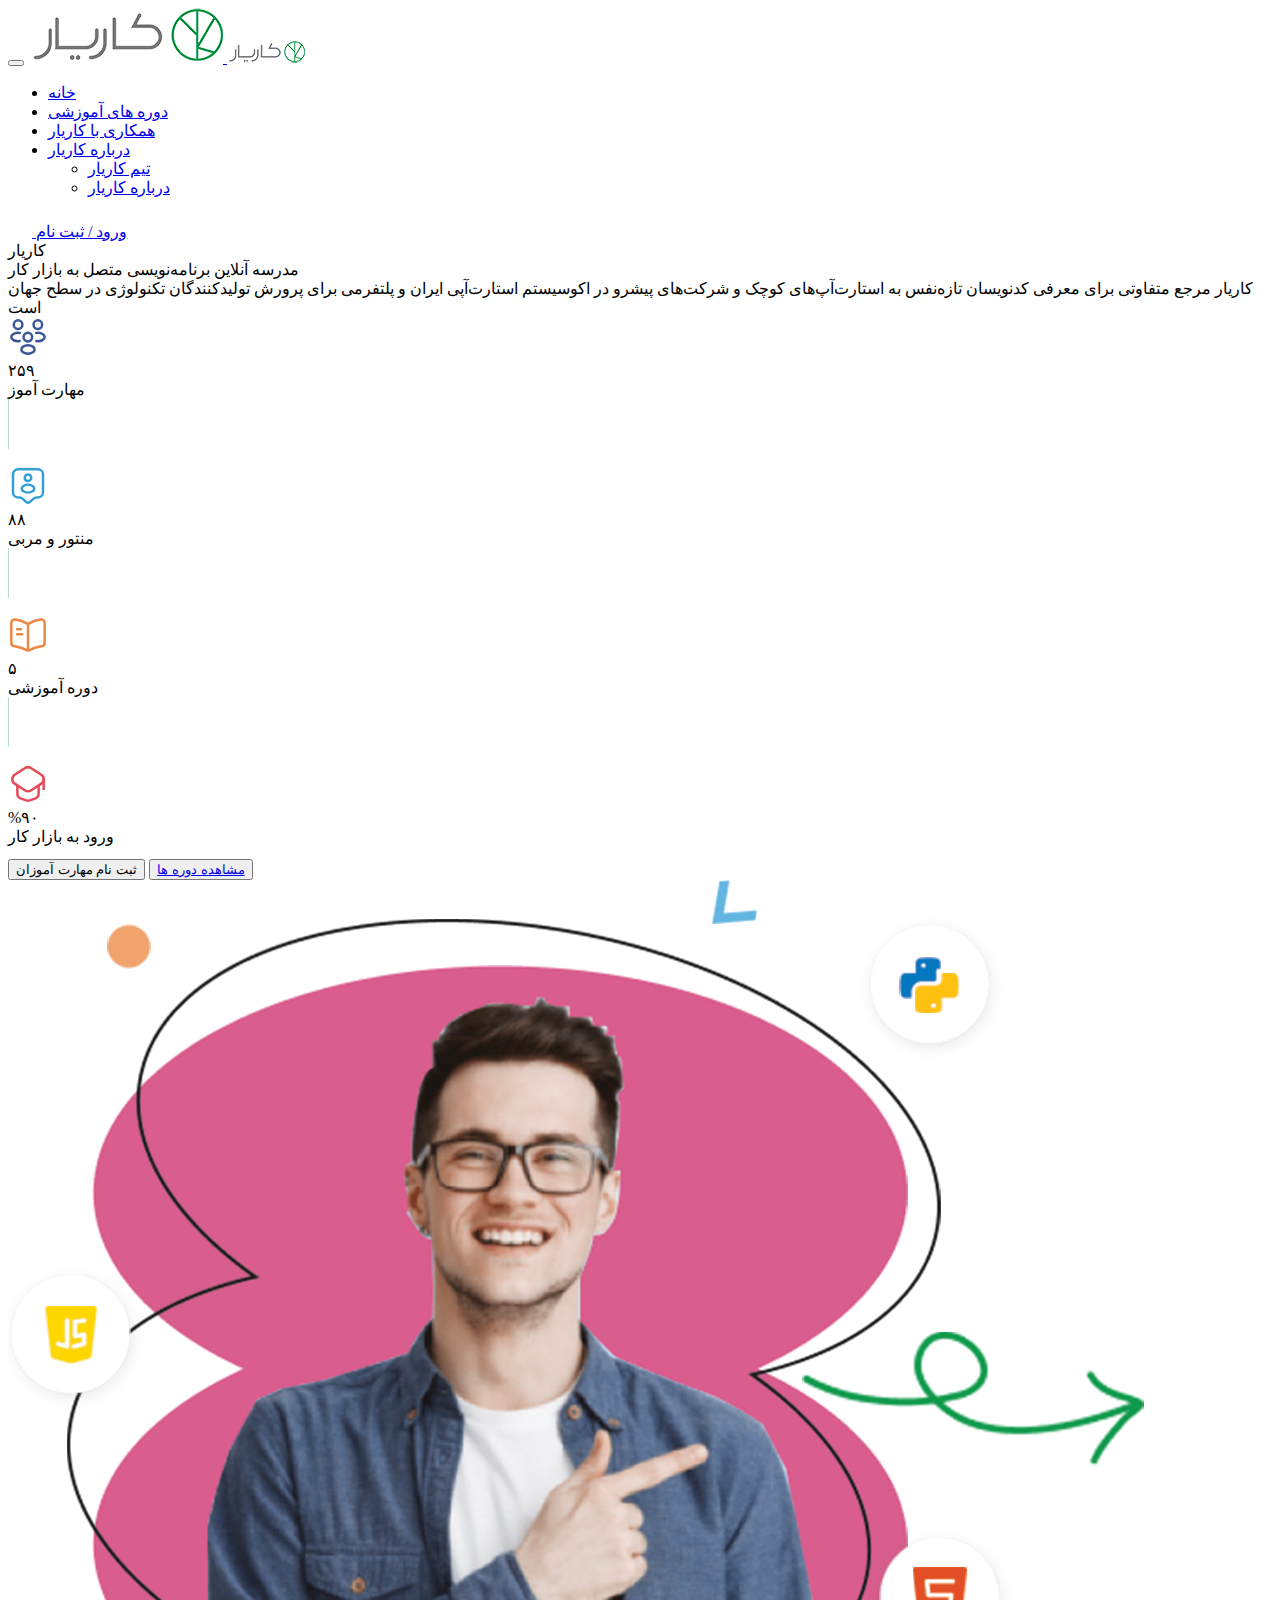
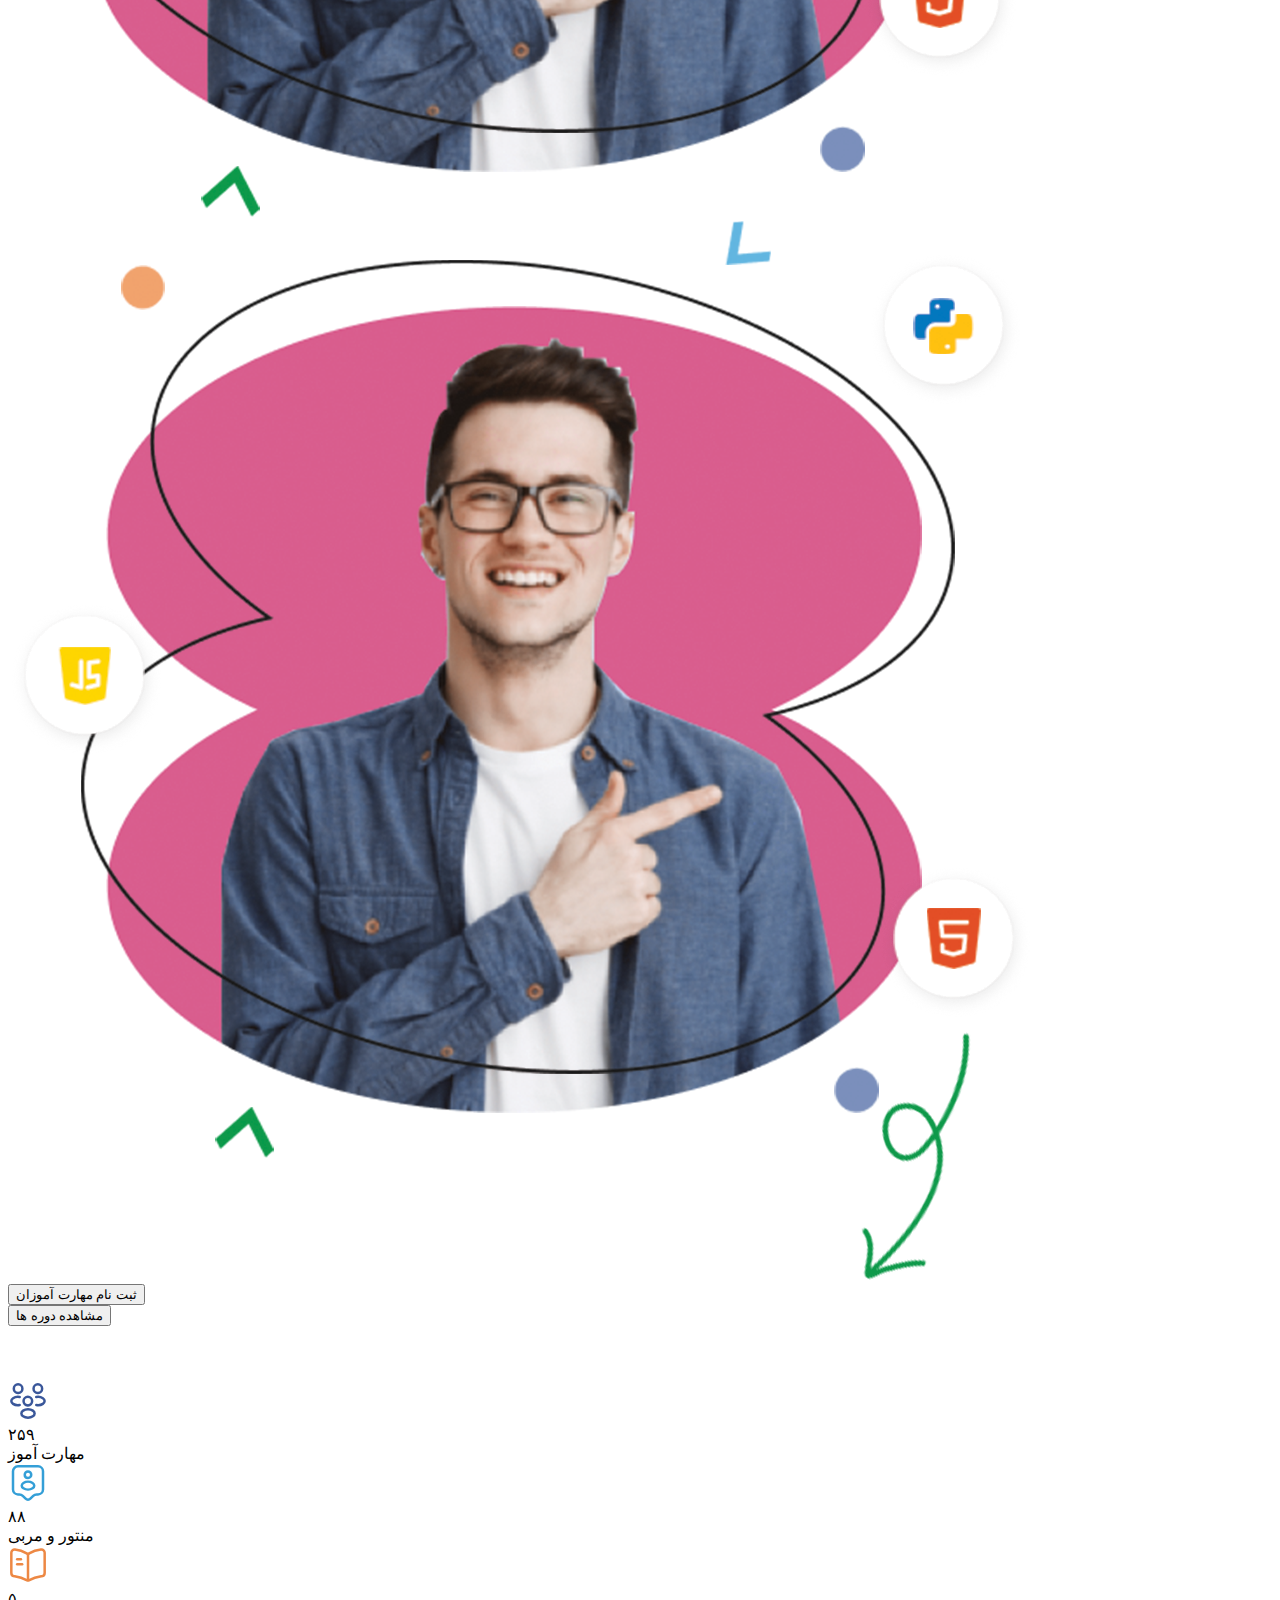
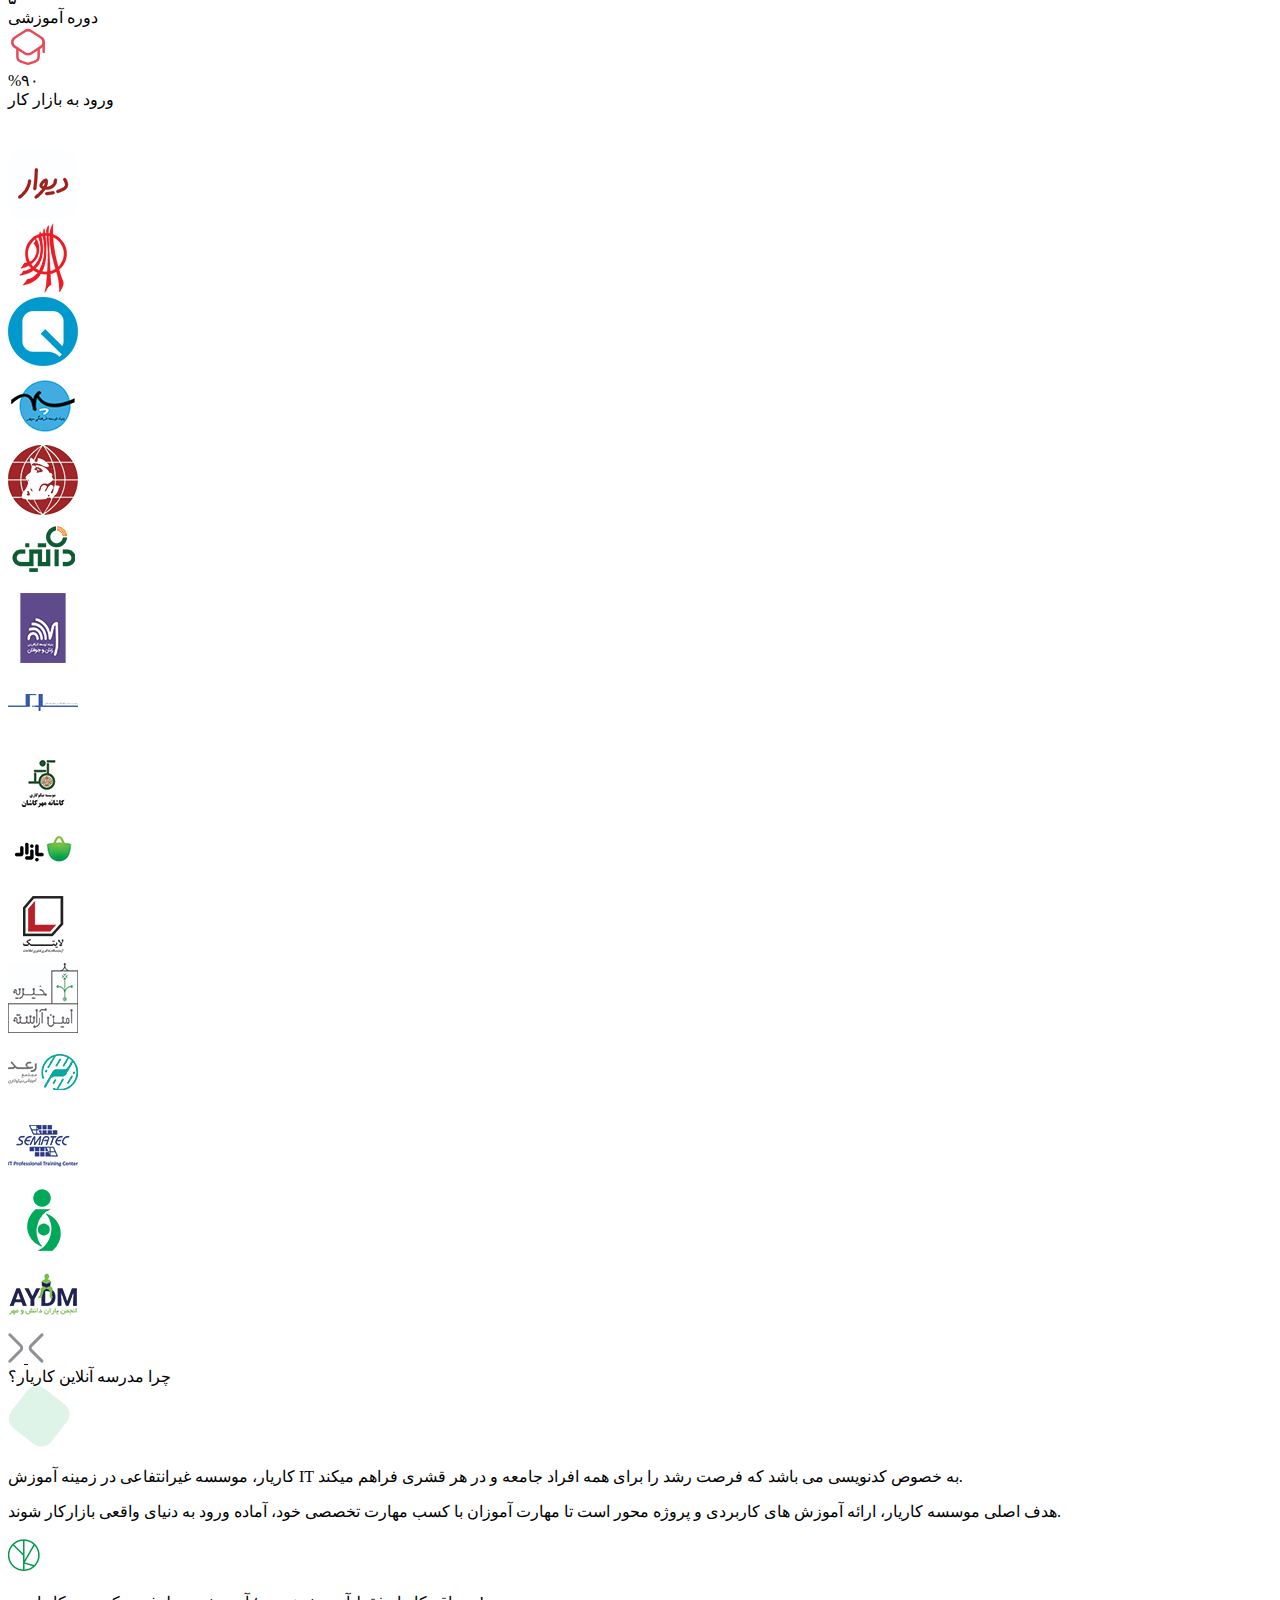
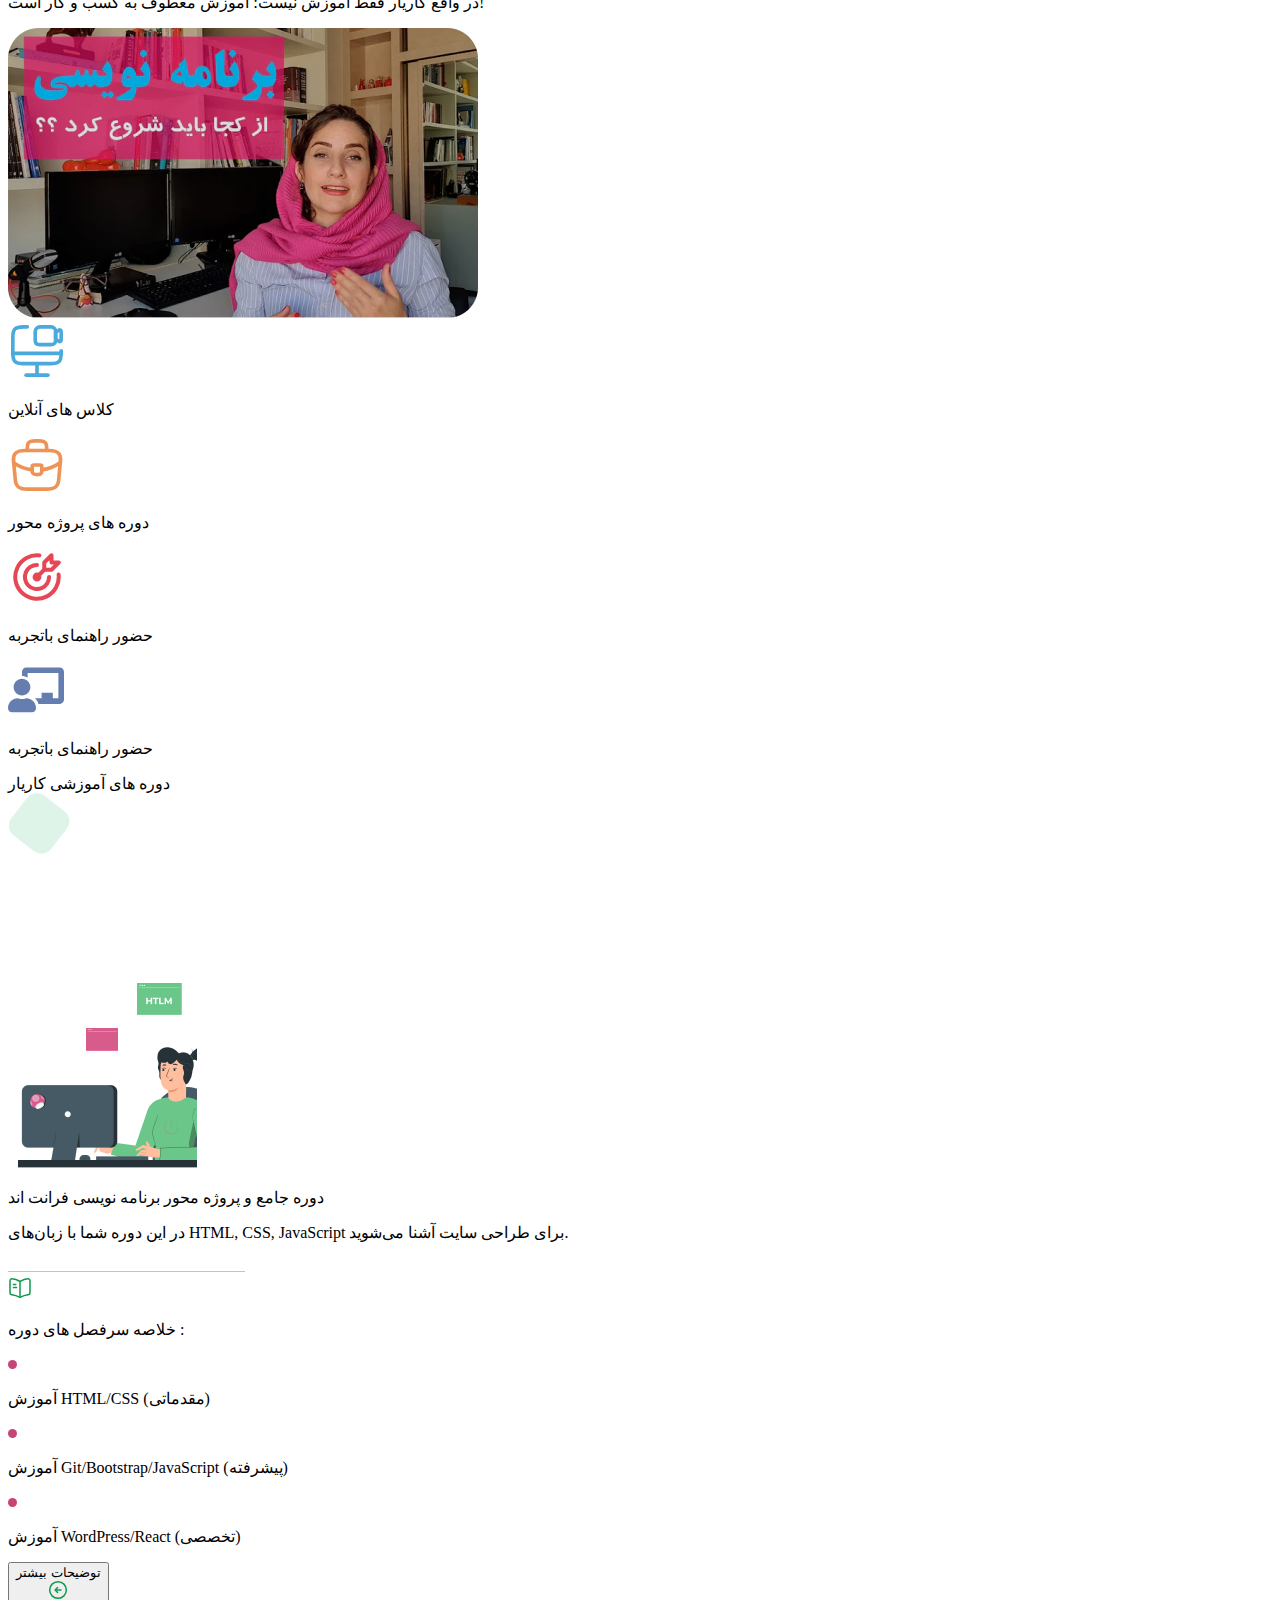
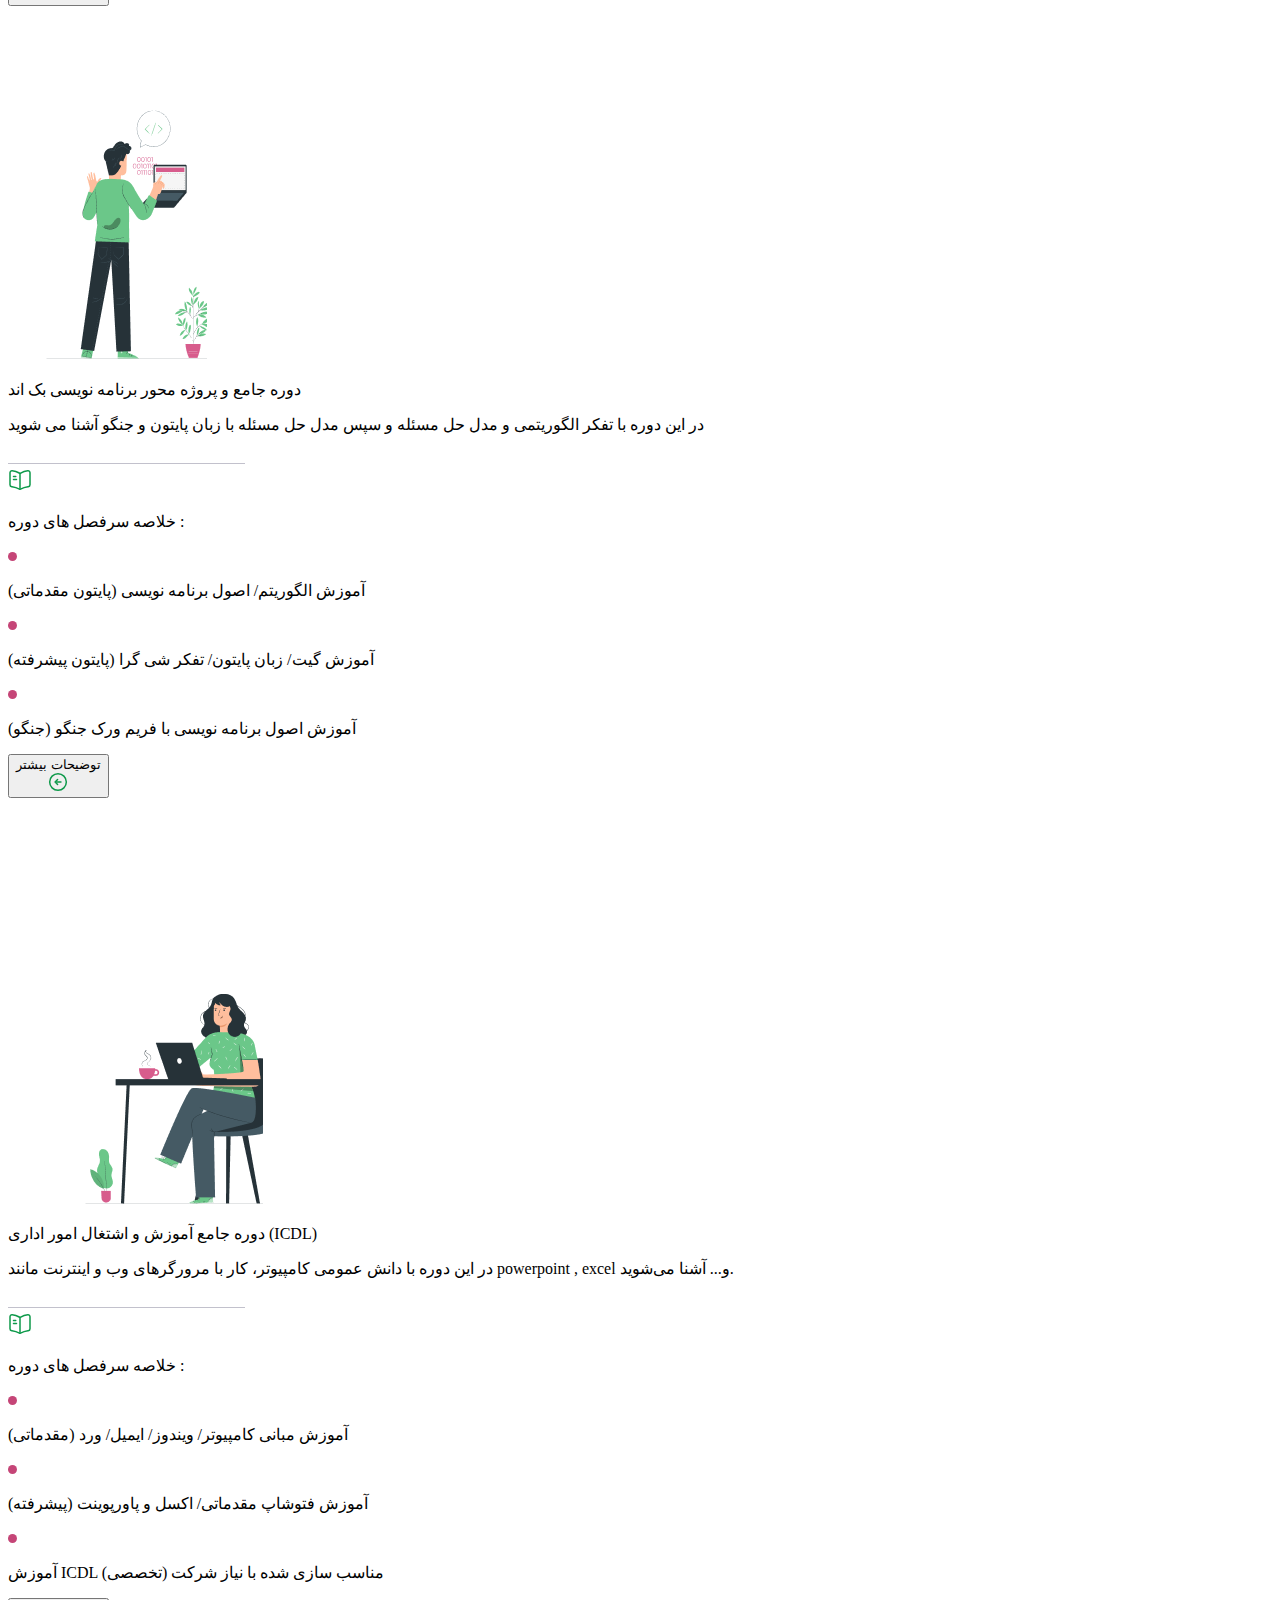
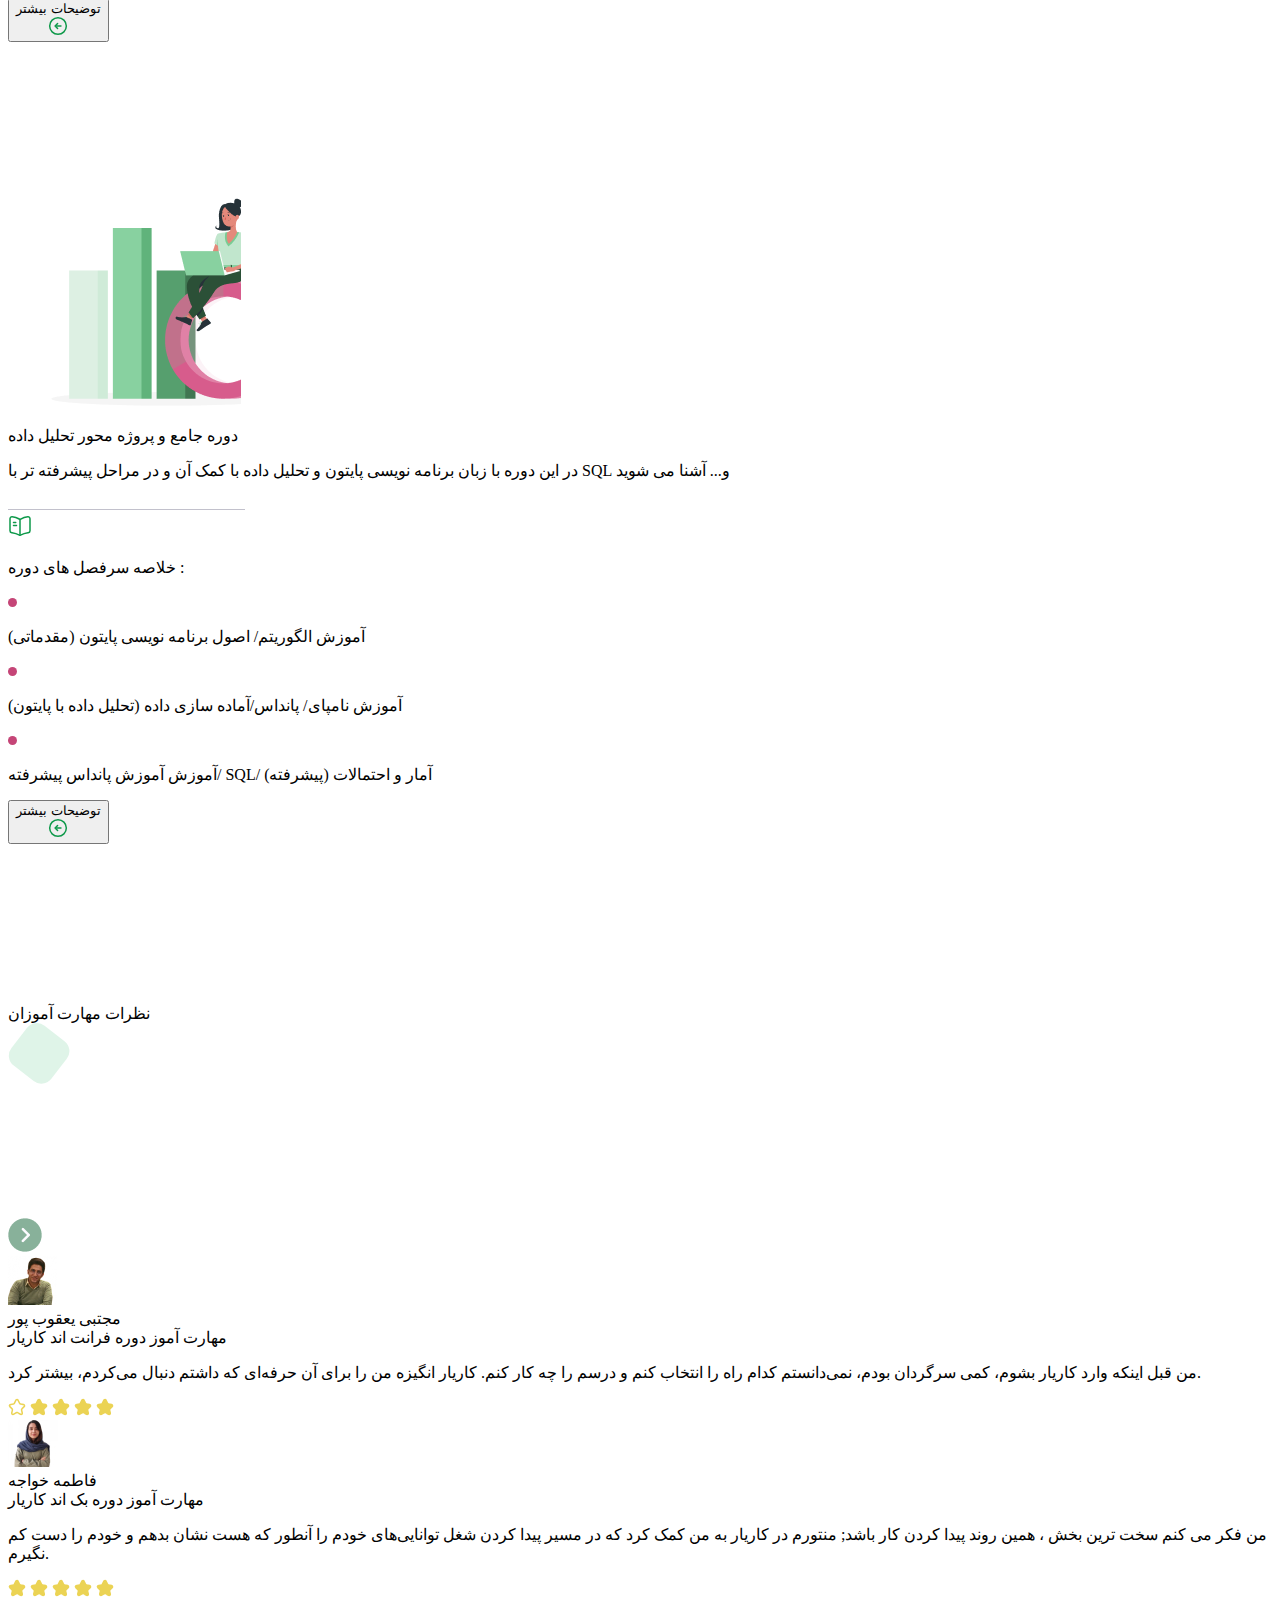
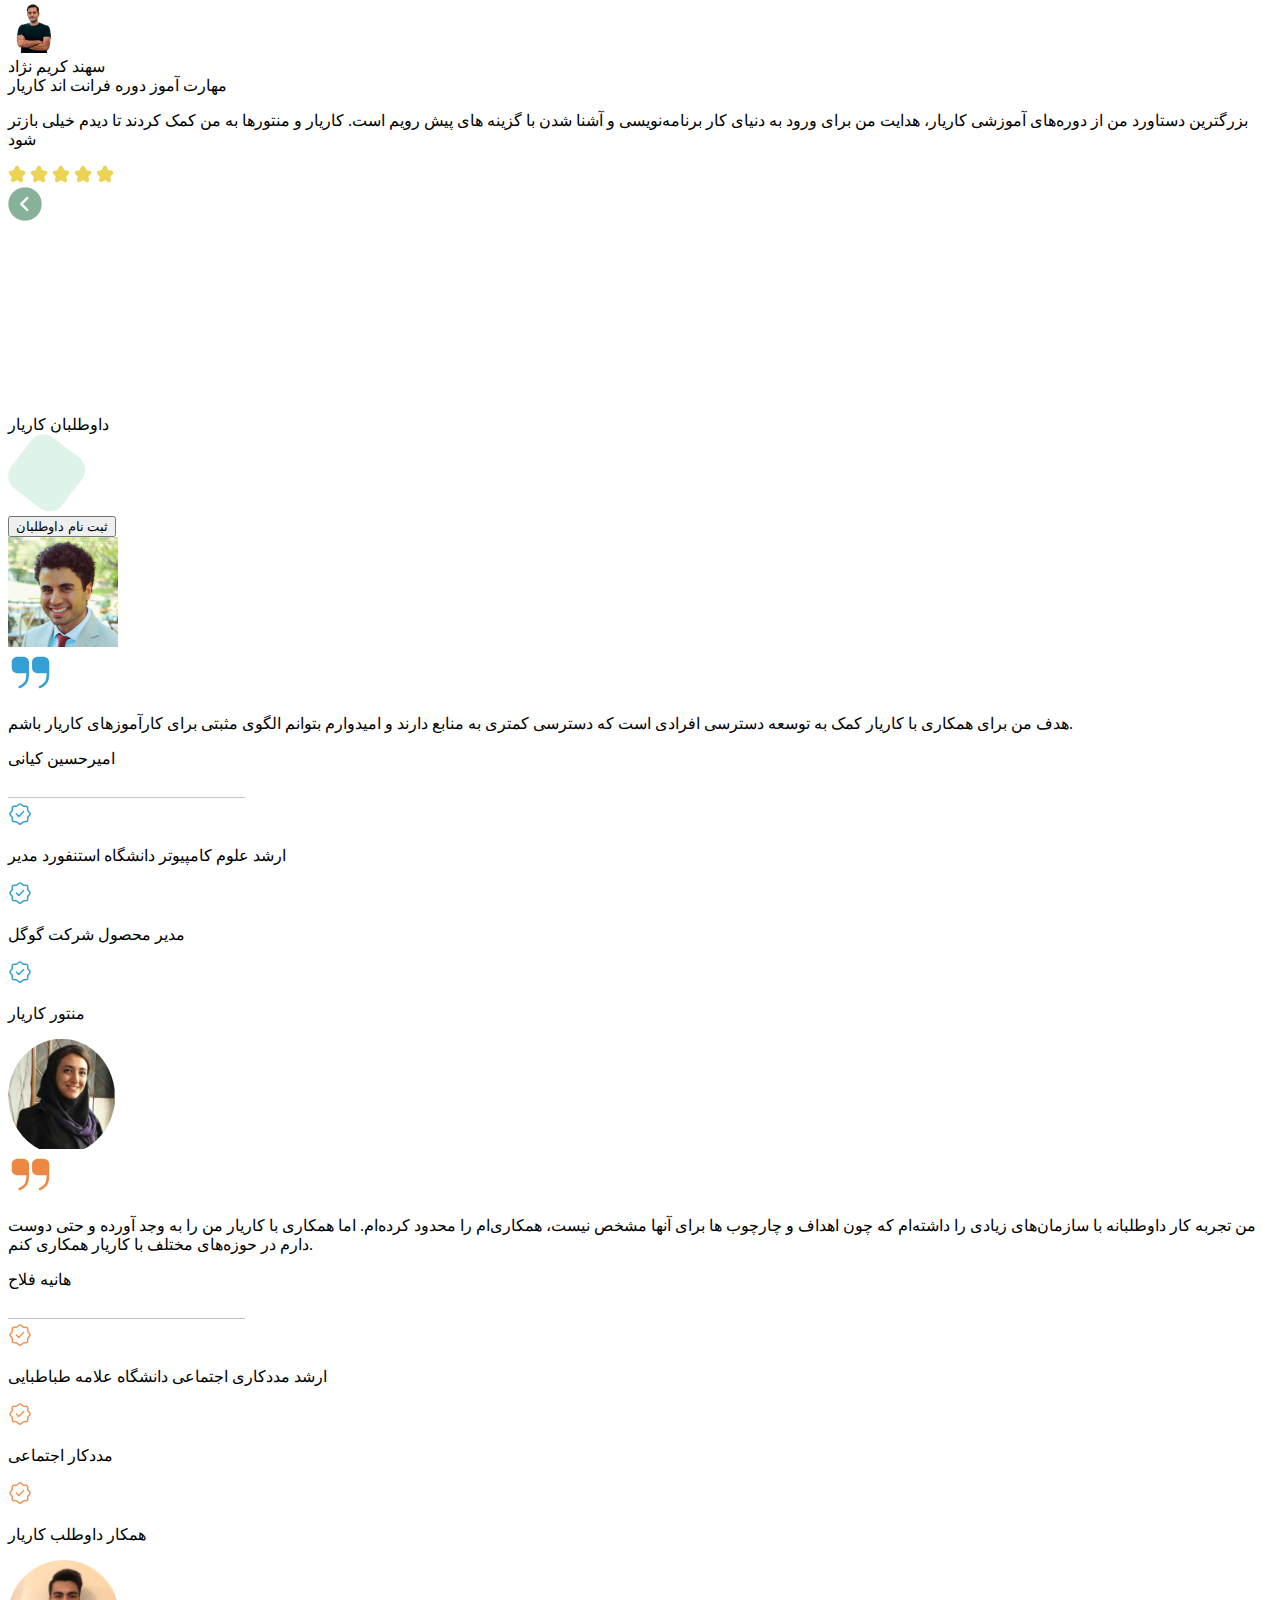
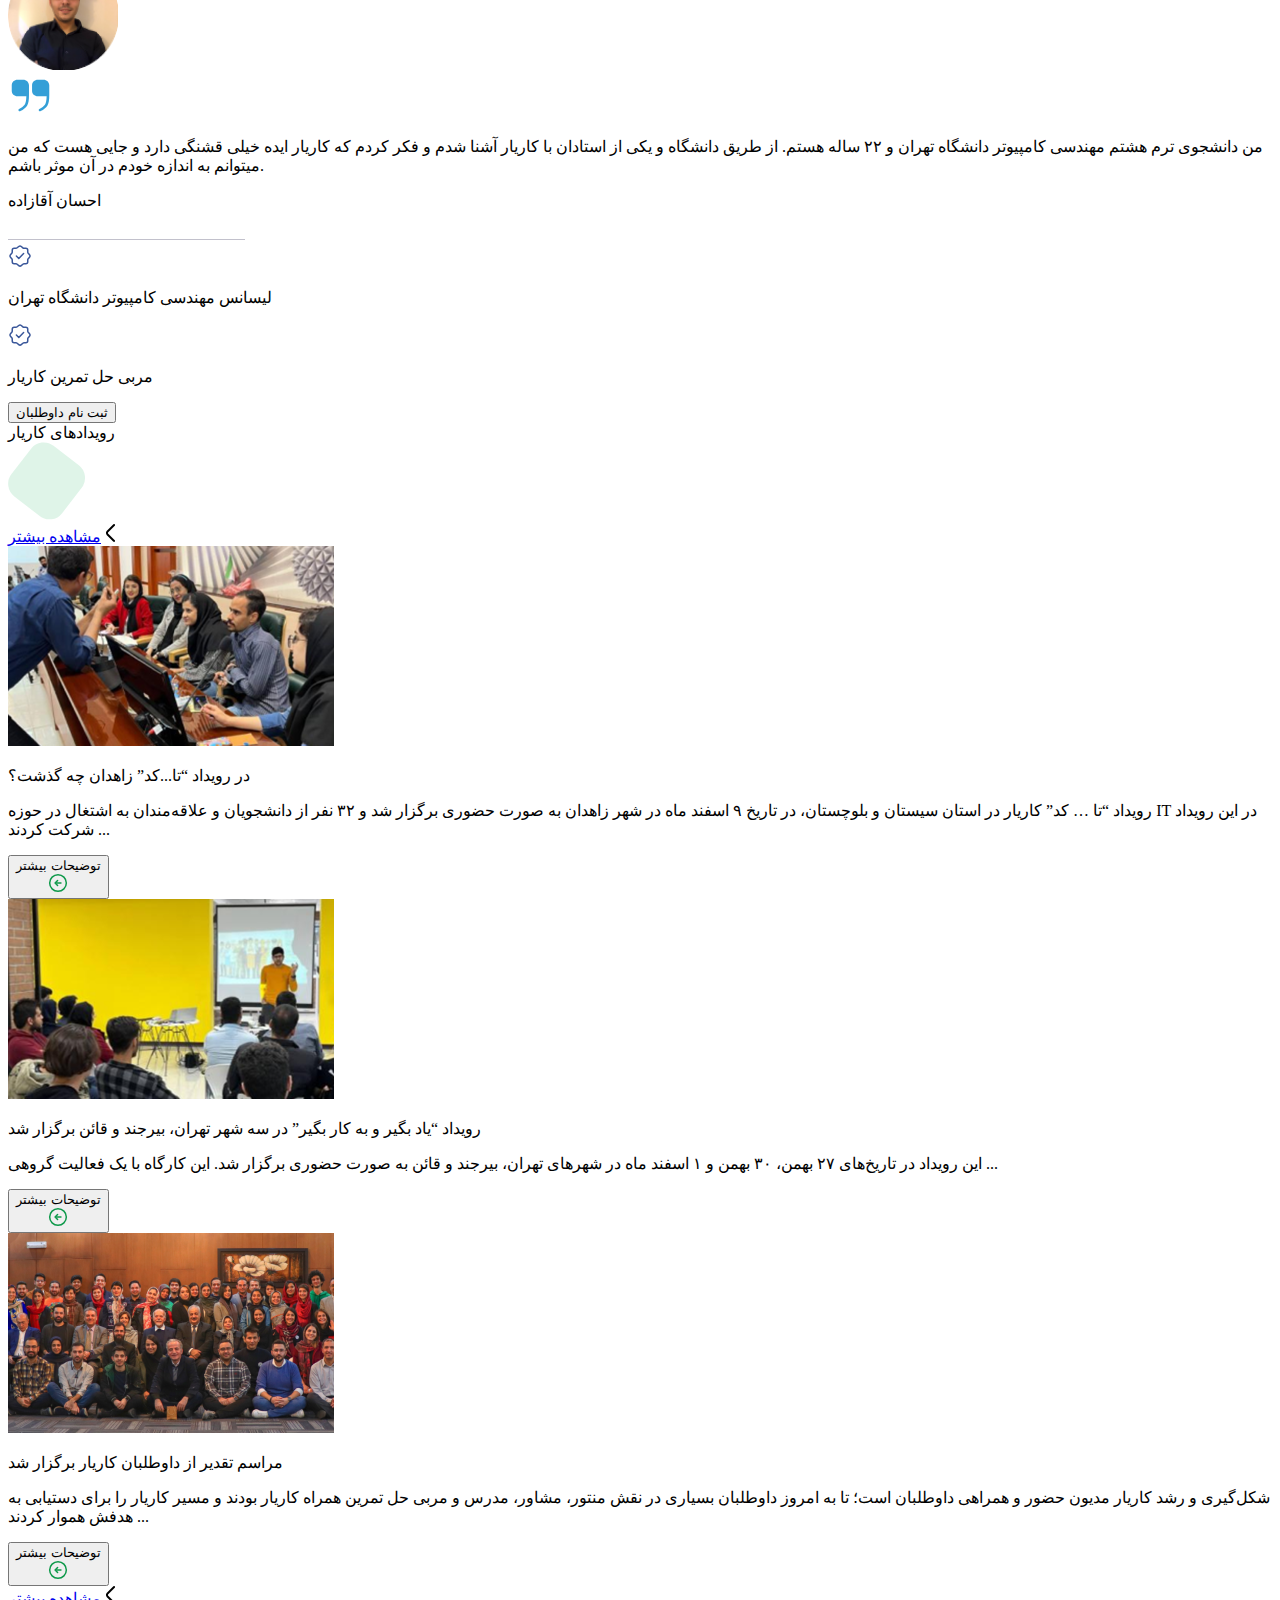
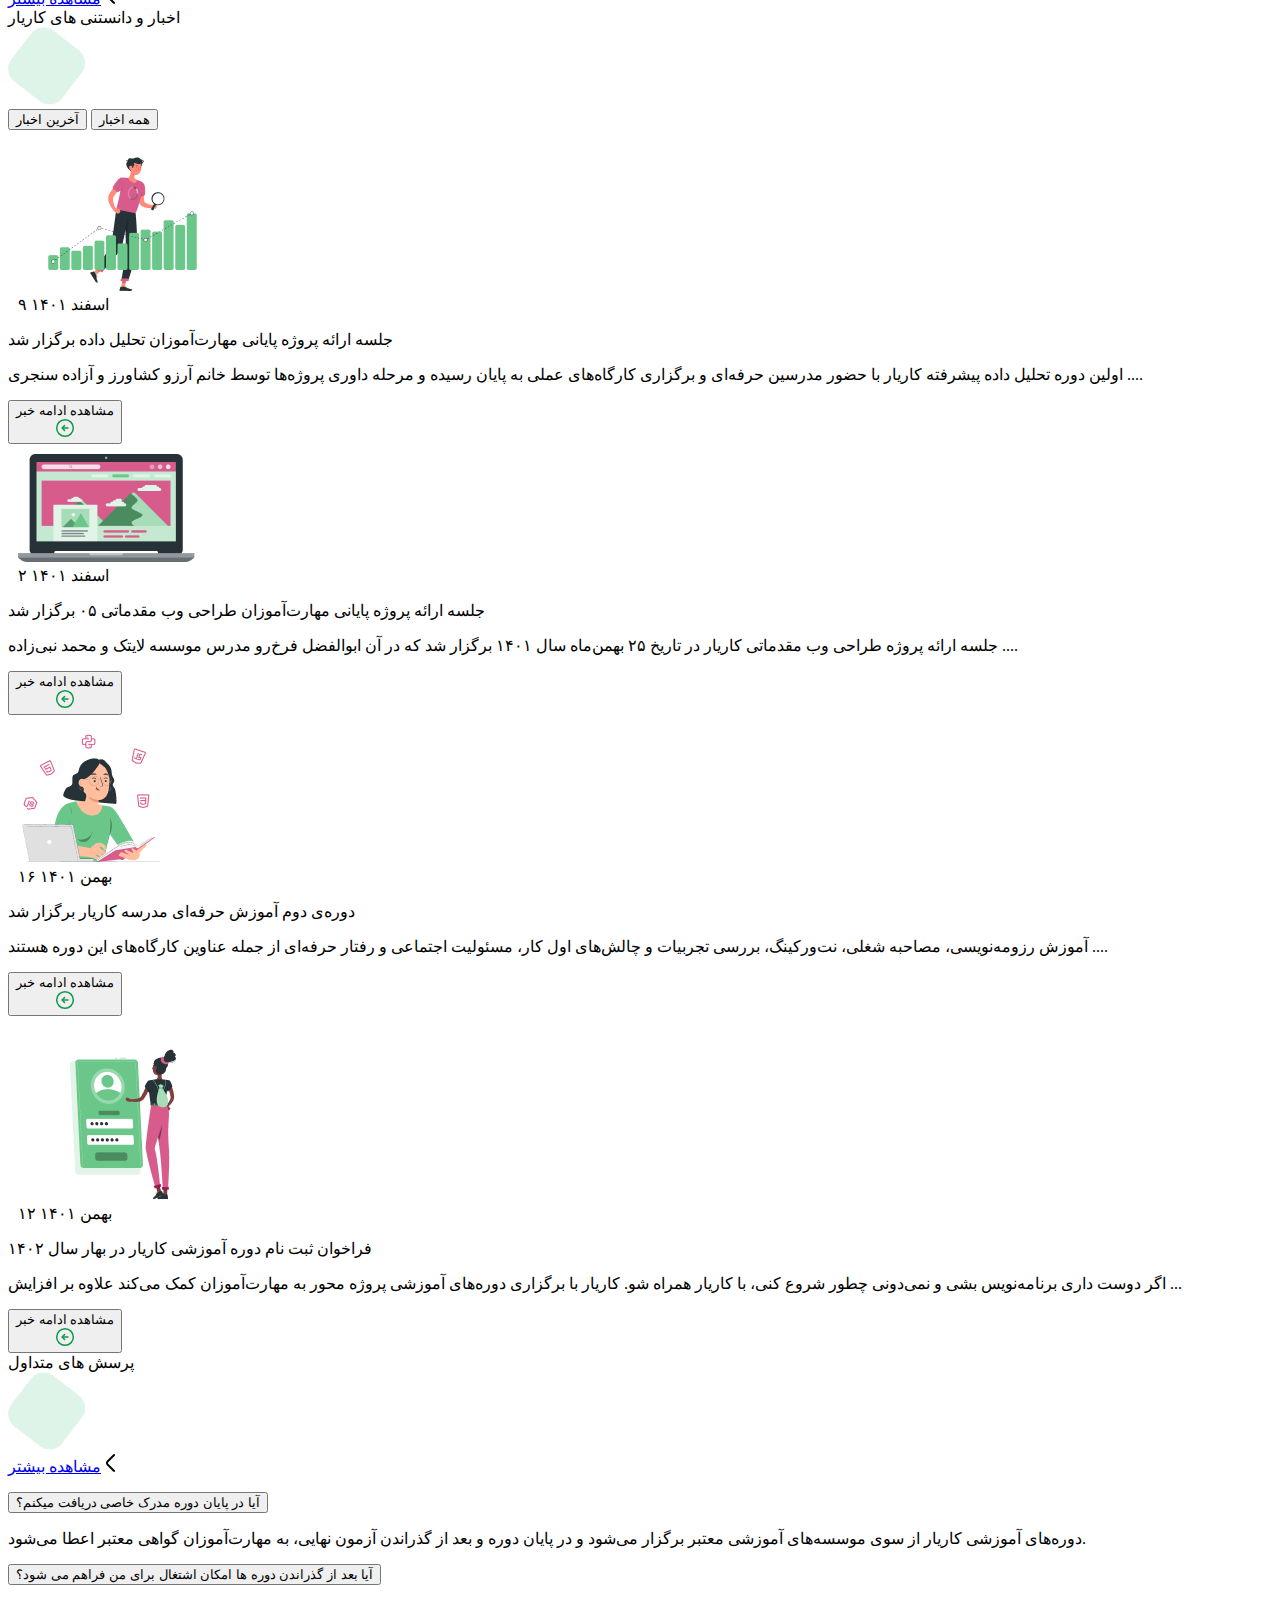
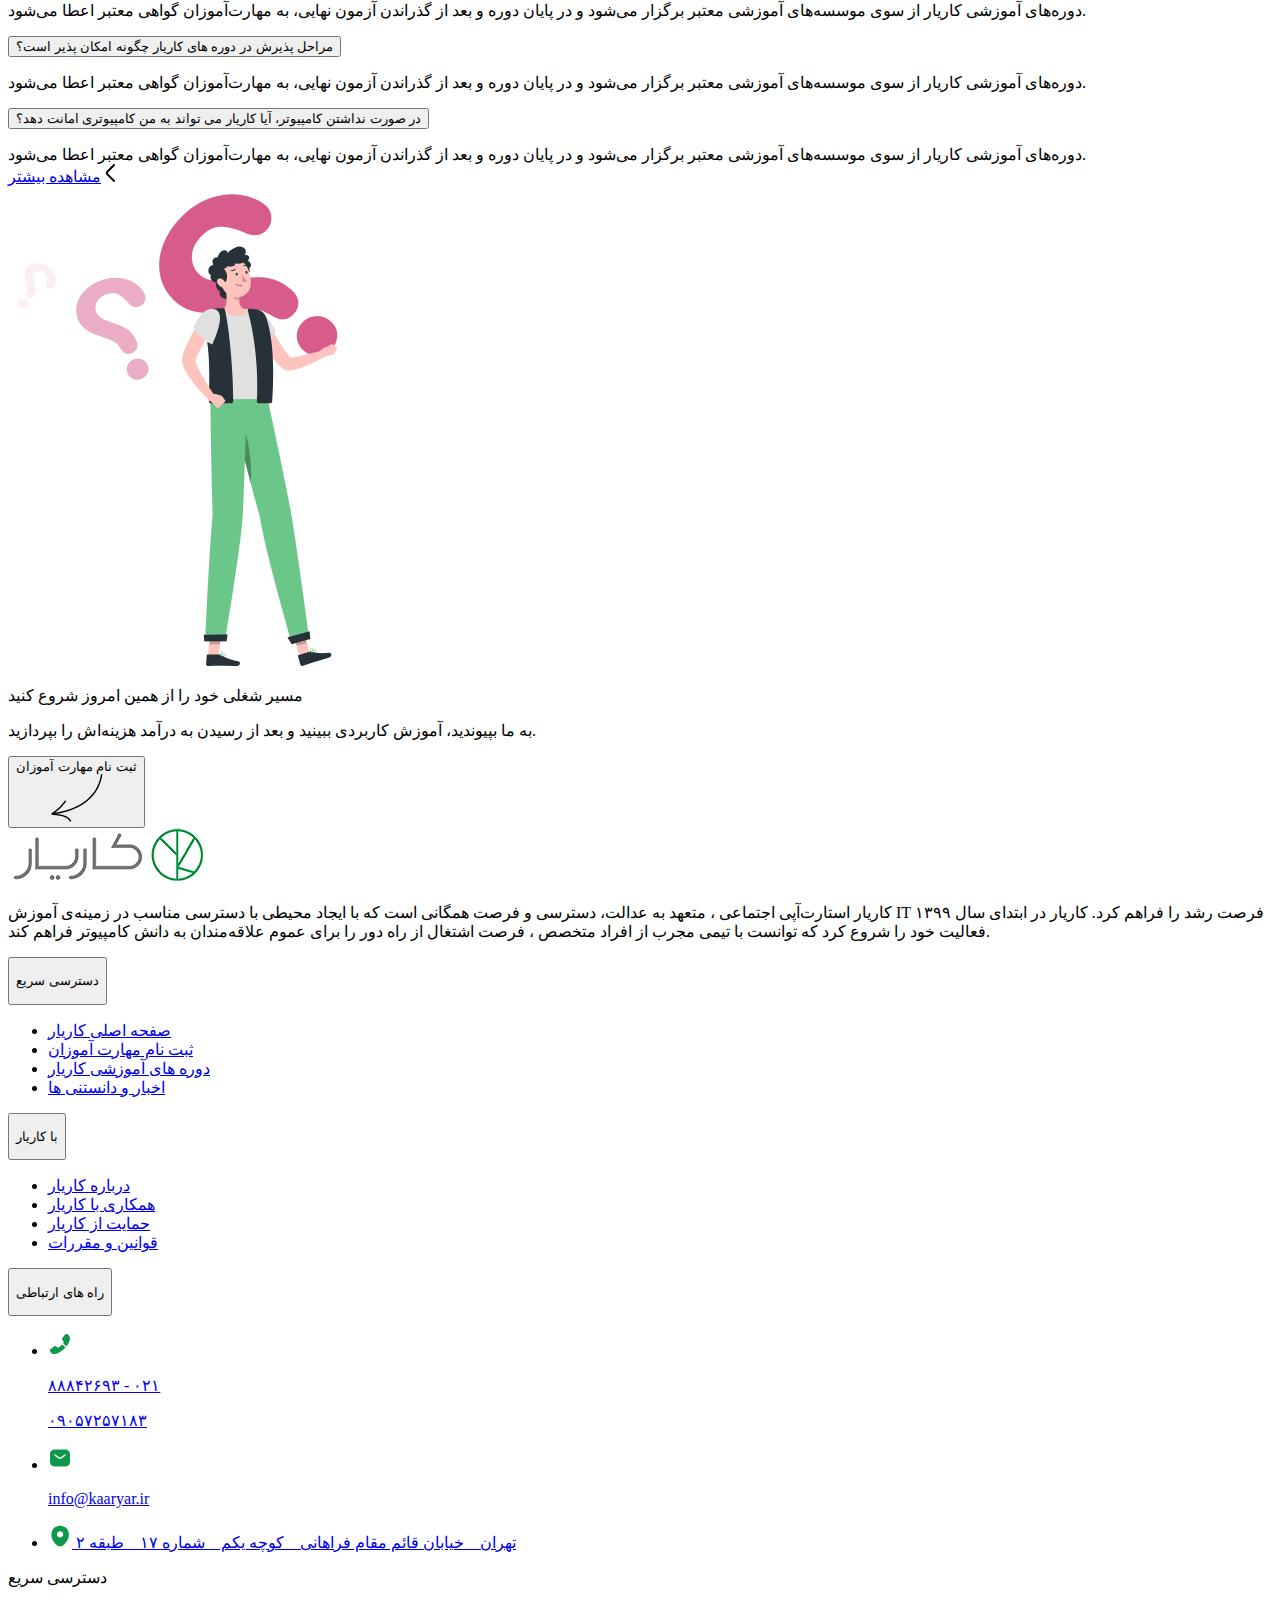
==== commit 0730cae8: "Add files via upload" ====
--- a/index.html
+++ b/index.html
@@ -24,7 +24,7 @@
             <div class="col-lg-9 col-md-6 col-sm-5 col-5 d-flex align-items-center mt-lg-2 mt-md-0 "> 
                 <nav class="navbar navbar-expand-lg">
                     <div class="container-fluid">
-                        <button class="navbar-toggler" type="button" data-bs-toggle="collapse" data-bs-target="#navbarTogglerDemo03" aria-controls="navbarTogglerDemo03" aria-expanded="false" aria-label="Toggle navigation">
+                        <button class="navbar-toggler" type="button" data-bs-toggle="collapse" data-bs-target="#navbarToggler" aria-controls="navbarToggler" aria-expanded="false" aria-label="Toggle navigation">
                             <span class="navbar-toggler-icon"></span>
                         </button>
                         <a class="navbar-brand" href="#">
@@ -40,10 +40,14 @@
                                     <a class="nav-link notActiveHeader" href="course.html">دوره های آموزشی</a>
                                 </li>
                                 <li class="nav-item">
-                                    <a class="nav-link notActiveHeader">همکاری با کاریار</a>
+                                    <a class="nav-link notActiveHeader" href="Cooperation.html">همکاری با کاریار</a>
                                 </li>
-                                <li class="nav-item">
-                                    <a class="nav-link notActiveHeader">درباره کاریار</a>
+                                <li class="nav-item dropdown notActiveHeader">
+                                    <a class="nav-link dropdown-toggle" href="#" data-bs-toggle="dropdown" aria-expanded="false">درباره کاریار</a>
+                                    <ul class="dropdown-menu">
+                                        <li><a class="dropdown-item notActiveHeader2 dropdown-item1" href="team.html">تيم كاريار</a></li>
+                                        <li><a class="dropdown-item notActiveHeader2" href="about.html">درباره كاريار</a></li>
+                                    </ul>
                                 </li>
                             </ul>
                         </div>
@@ -51,7 +55,7 @@
                 </nav>
             </div>
 
-            <div class="col-lg-3 col-md-5 col-sm-6 col-6 d-flex align-items-center justify-content-end me-0 pe-0 NavPE"> 
+            <div class="col-lg-3 col-md-5 col-sm-6 col-6 d-flex align-items-lg-center justify-content-end me-0 pe-0 NavPE"> 
                 <a href="signIn.html" role="button" class="btn btnGreen rounded-pill">
                     <svg width="24" height="24" viewBox="0 0 24 24" fill="none" xmlns="http://www.w3.org/2000/svg">
                     <path d="M8.89844 7.56023C9.20844 3.96023 11.0584 2.49023 15.1084 2.49023H15.2384C19.7084 2.49023 21.4984 4.28023 21.4984 8.75023V15.2702C21.4984 19.7402 19.7084 21.5302 15.2384 21.5302H15.1084C11.0884 21.5302 9.23844 20.0802 8.90844 16.5402" stroke="#ffffff" stroke-width="1.5" stroke-linecap="round" stroke-linejoin="round"/>
@@ -426,10 +430,9 @@
             <div class="row d-flex position-relative P70 " >
                 <div class="sectionBTitr position-absolute col-10">چرا مدرسه آنلاین کاریار؟</div>
                 <div class="position-absolute greenDot">
-                    <svg width="78" height="78" viewBox="0 0 78 78" fill="none" xmlns="http://www.w3.org/2000/svg">
-                        <rect x="32.8672" y="-6" width="64" height="64" rx="16" transform="rotate(37.7313 32.8672 -6)"
-                         fill="#C9EDD8" fill-opacity="0.6"/>
-                    </svg>                               
+    <svg width="62" height="61" viewBox="0 0 62 61" fill="none" xmlns="http://www.w3.org/2000/svg">
+        <rect x="26.6094" y="-5" width="50.412" height="50.412" rx="12.603" transform="rotate(37.7313 26.6094 -5)" fill="#C9EDD8" fill-opacity="0.6"/>
+    </svg>                              
                 </div>
             </div>
             <div class="row d-flex P70" >
@@ -527,10 +530,9 @@
             <div class="col-12 position-relative ">
                 <div class="col-sm-12 sectionBTitr position-absolute">دوره های آموزشی کاریار</div>
                 <div class="position-absolute greenDot">
-                    <svg width="78" height="78" viewBox="0 0 78 78" fill="none" xmlns="http://www.w3.org/2000/svg">
-                        <rect x="32.8672" y="-6" width="64" height="64" rx="16" transform="rotate(37.7313 32.8672 -6)"
-                         fill="#C9EDD8" fill-opacity="0.6"/>
-                    </svg>                               
+    <svg width="62" height="61" viewBox="0 0 62 61" fill="none" xmlns="http://www.w3.org/2000/svg">
+        <rect x="26.6094" y="-5" width="50.412" height="50.412" rx="12.603" transform="rotate(37.7313 26.6094 -5)" fill="#C9EDD8" fill-opacity="0.6"/>
+    </svg>                              
                 </div>
             </div>
         </div>
@@ -856,10 +858,9 @@
         <div class="col-12 position-relative ">
             <div class="col-md-12 sectionBTitr position-absolute">نظرات مهارت آموزان </div>
             <div class="position-absolute greenDot">
-                    <svg width="78" height="78" viewBox="0 0 78 78" fill="none" xmlns="http://www.w3.org/2000/svg">
-                        <rect x="32.8672" y="-6" width="64" height="64" rx="16" transform="rotate(37.7313 32.8672 -6)"
-                         fill="#C9EDD8" fill-opacity="0.6"/>
-                    </svg>                               
+    <svg width="62" height="61" viewBox="0 0 62 61" fill="none" xmlns="http://www.w3.org/2000/svg">
+        <rect x="26.6094" y="-5" width="50.412" height="50.412" rx="12.603" transform="rotate(37.7313 26.6094 -5)" fill="#C9EDD8" fill-opacity="0.6"/>
+    </svg>                              
             </div>
         </div>
     </div>
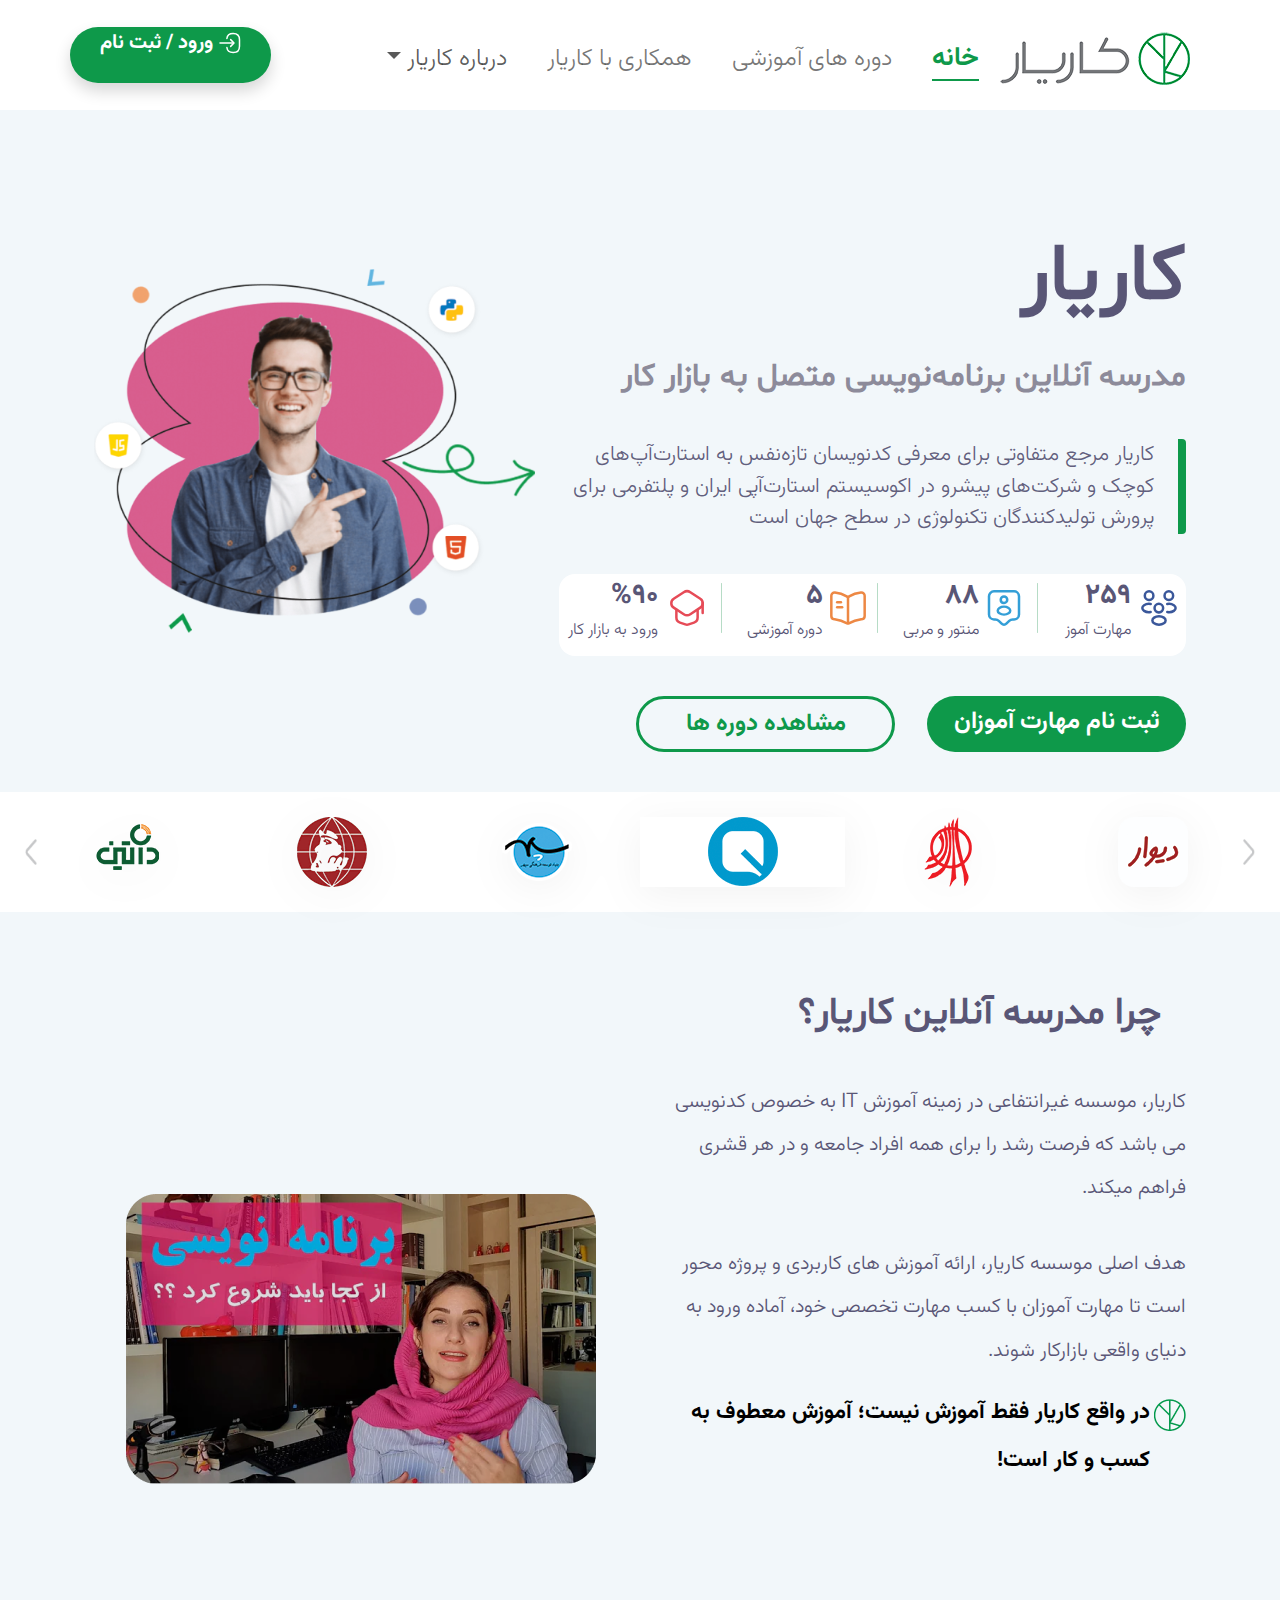
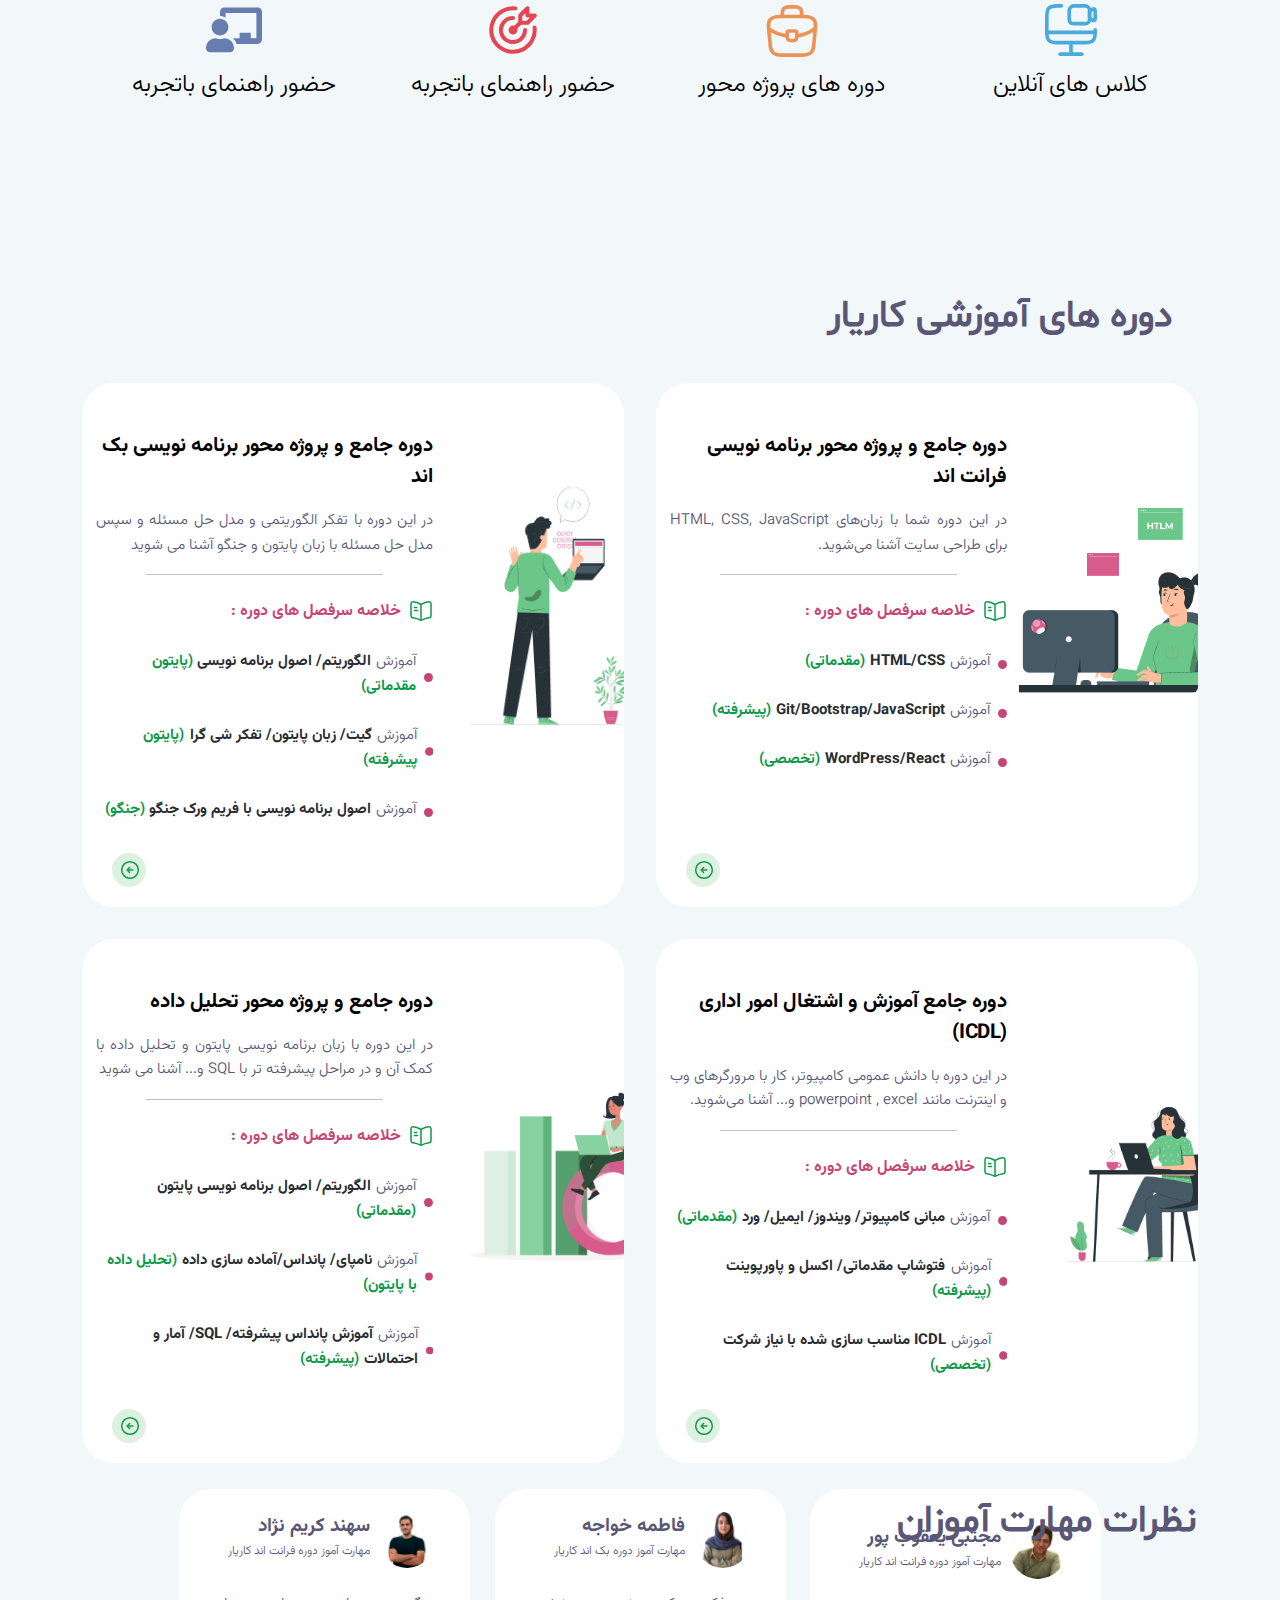
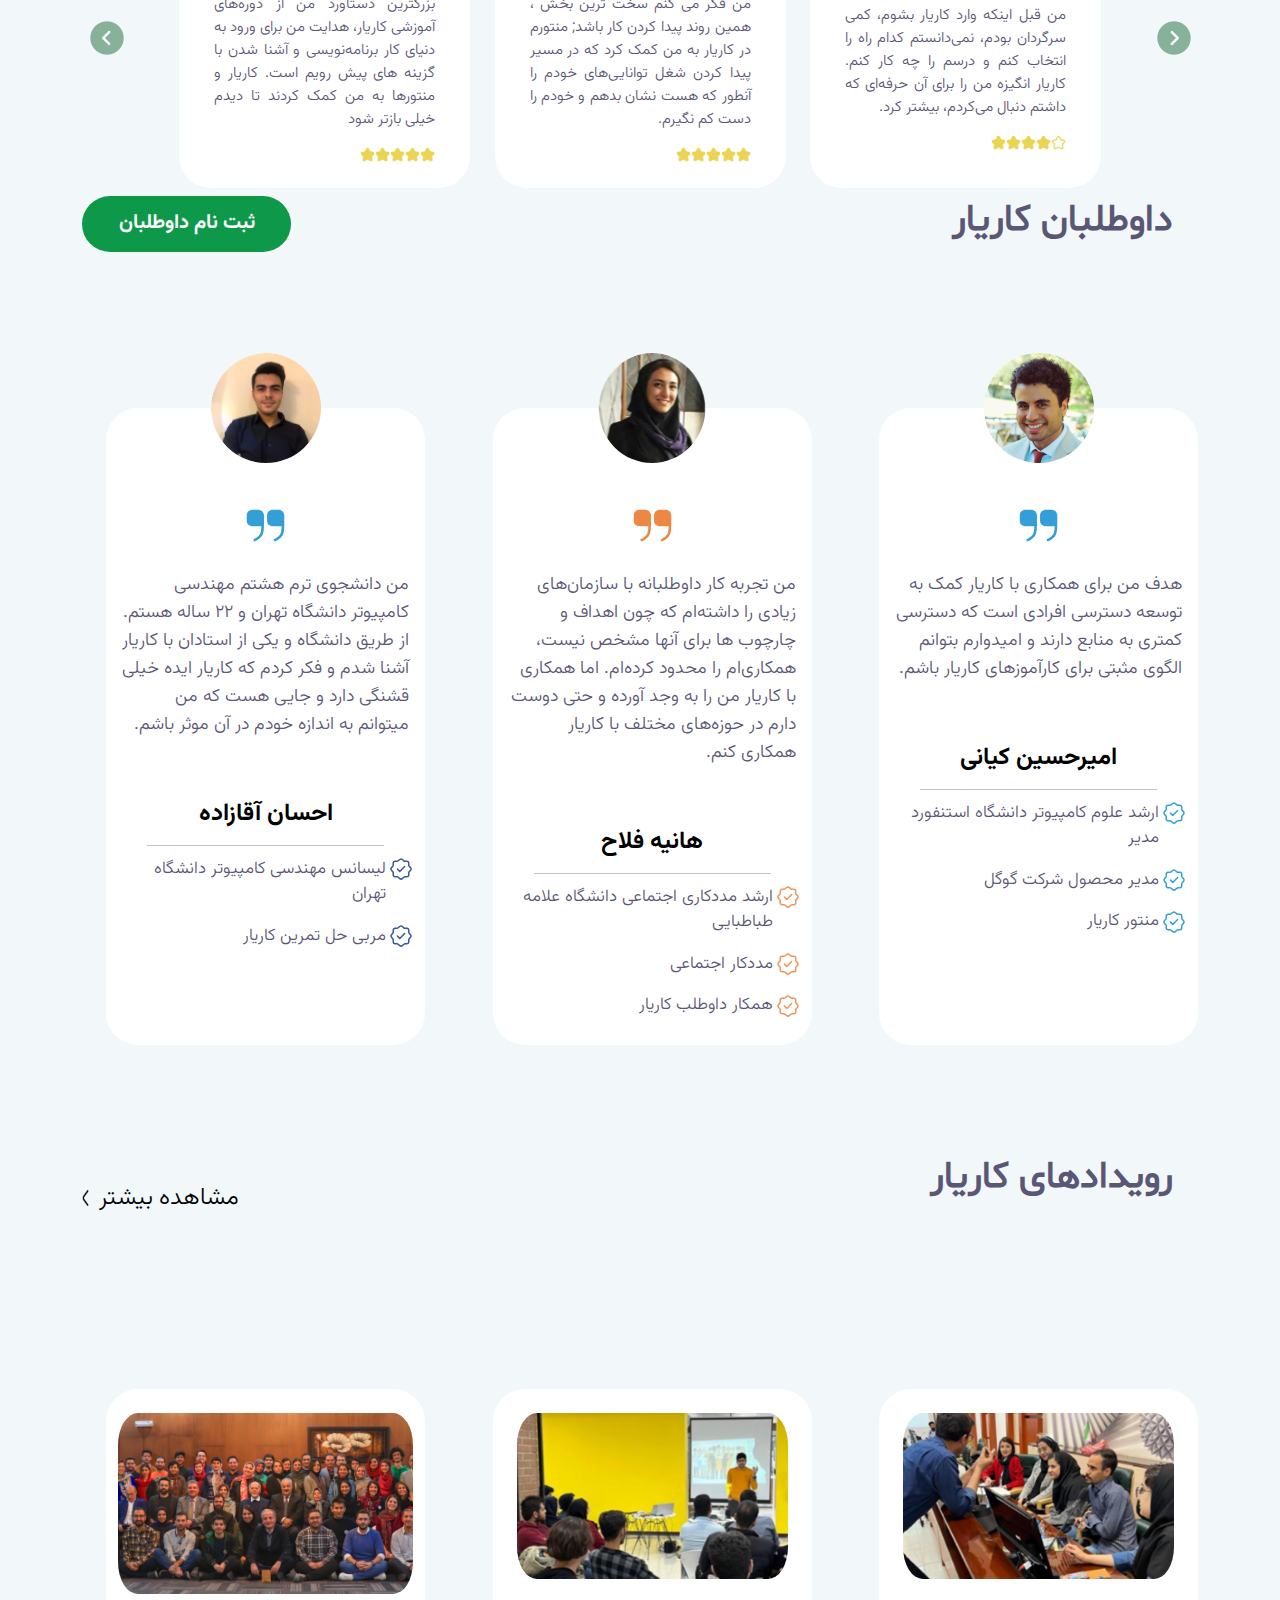
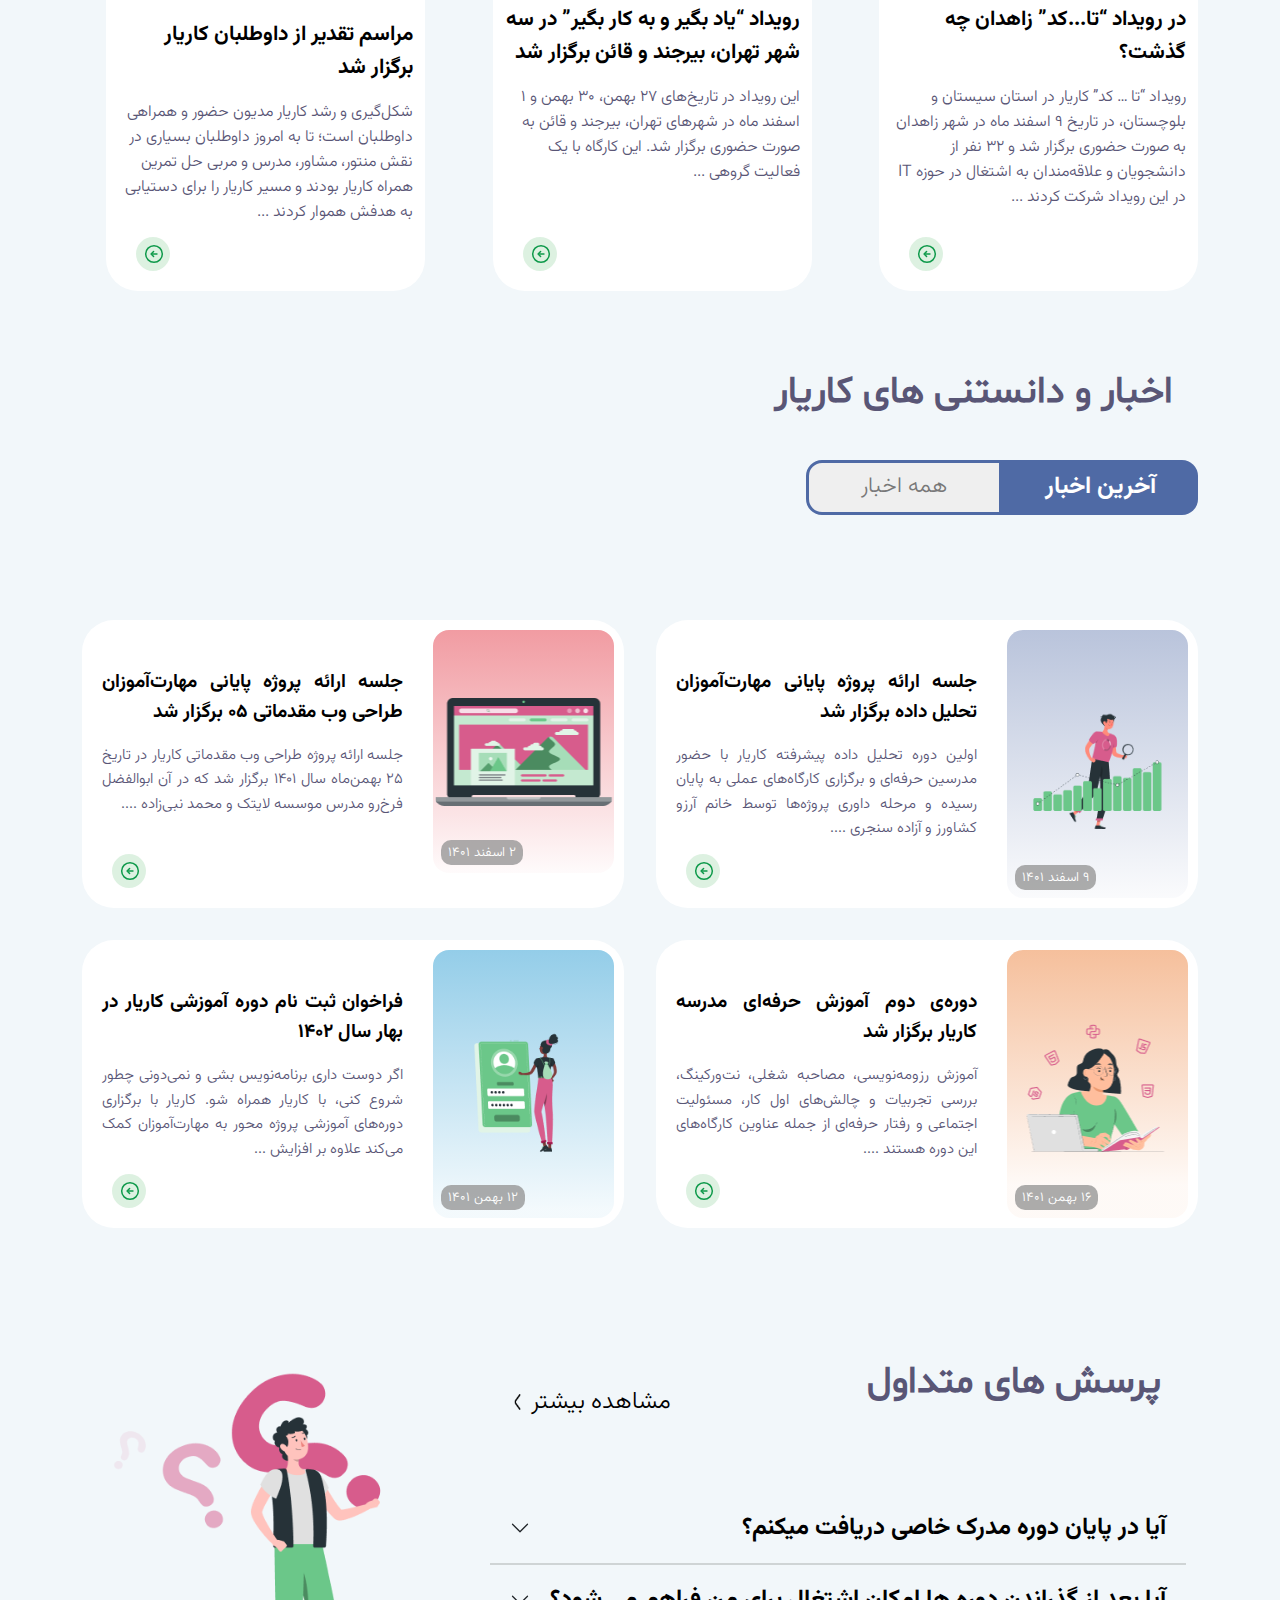
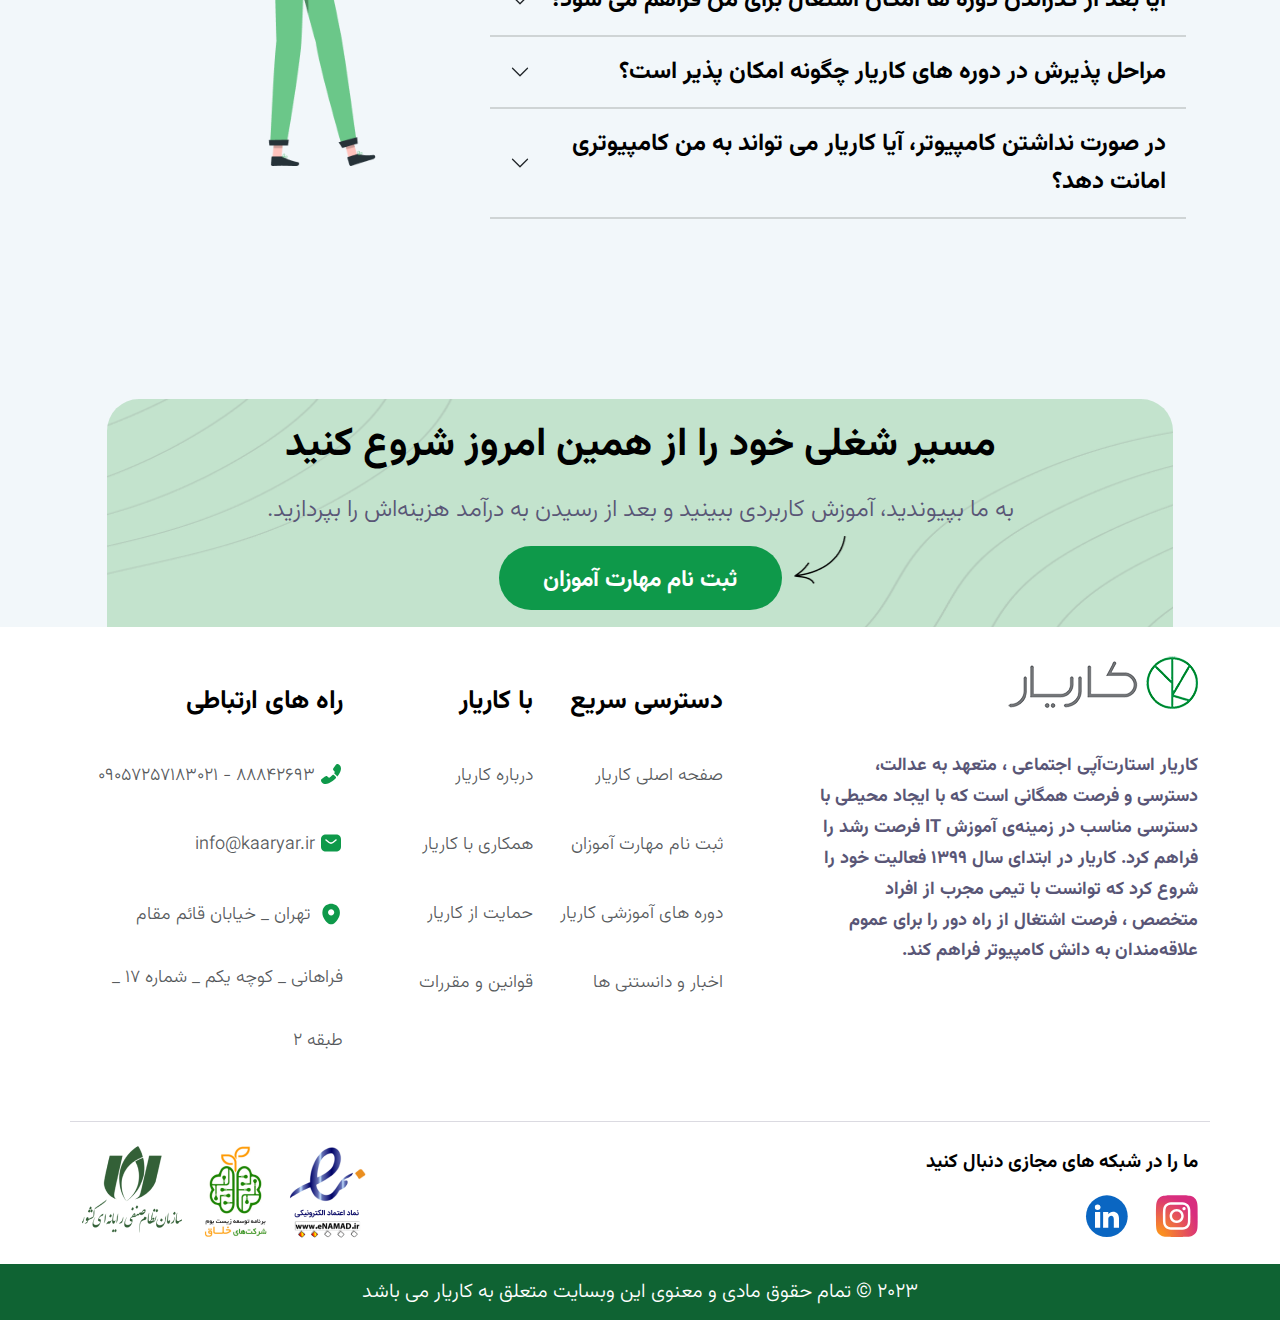
==== commit 3f6240f3: "Update index.html" ====
--- a/index.html
+++ b/index.html
@@ -56,7 +56,7 @@
             </div>
 
             <div class="col-lg-3 col-md-5 col-sm-6 col-6 d-flex align-items-lg-center justify-content-end me-0 pe-0 NavPE"> 
-                <a href="signIn.html" role="button" class="btn btnGreen rounded-pill">
+                <a href="signIn.html" role="button" class="btn btnGreen rounded-pill p-0 m-0">
                     <svg width="24" height="24" viewBox="0 0 24 24" fill="none" xmlns="http://www.w3.org/2000/svg">
                     <path d="M8.89844 7.56023C9.20844 3.96023 11.0584 2.49023 15.1084 2.49023H15.2384C19.7084 2.49023 21.4984 4.28023 21.4984 8.75023V15.2702C21.4984 19.7402 19.7084 21.5302 15.2384 21.5302H15.1084C11.0884 21.5302 9.23844 20.0802 8.90844 16.5402" stroke="#ffffff" stroke-width="1.5" stroke-linecap="round" stroke-linejoin="round"/>
                     <path d="M2 12H14.88" stroke="#ffffff" stroke-width="1.5" stroke-linecap="round" stroke-linejoin="round"/>
@@ -154,12 +154,10 @@
                                 </div>                                               
                         </div>
                         <div class="d-none d-md-flex col-12 justify-content-start ">
-                                <button type="button" class="btn rounded-pill sectionABtnG col-5 ">
-                                    <div class="btnText text-center" >ثبت نام مهارت آموزان</div>
-                                </button>  
-                                <button type="button" class="btn btn-outline-primary sectionABtnW rounded-pill col-5">
-                                    <div class="btnText text-center" ><a href="#Courses">مشاهده دوره ها</a> </div>
-                                </button>                              
+                                <a href="signIn.html" role="button" class="btn rounded-pill sectionABtnG"> ثبت نام مهارت آموزان</a>   
+            
+                                <a href="course.html" role="button" class="btn rounded-pill sectionABtnW">مشاهده دوره ها</a>   
+                              
                         </div>
                     </div>
                     <div  class="col-md-5 d-none d-md-flex align-items-center">
@@ -170,14 +168,12 @@
                     </div>
 
                     <div  class=" col-sm-12 d-flex  d-md-none justify-content-center align-items-center ">                        
-                        <button type="button" class="btn rounded-pill sectionABtnG ">
-                            <div class="btnText text-center" >ثبت نام مهارت آموزان</div>
-                        </button>                         
+                        <a href="signIn.html" role="button" class="btn rounded-pill sectionABtnG"> ثبت نام مهارت آموزان</a>   
+                      
                     </div>
                     <div  class=" col-sm-12 d-flex  d-md-none justify-content-center align-items-center">                        
-                        <button type="button" class="btn rounded-pill sectionABtnW">
-                            <div class="btnText text-center" >مشاهده دوره ها</div>
-                        </button>  
+                        <a href="course.html" role="button" class="btn rounded-pill sectionABtnW">مشاهده دوره ها</a>   
+
                     </div>
             
             </div>
@@ -430,9 +426,7 @@
             <div class="row d-flex position-relative P70 " >
                 <div class="sectionBTitr position-absolute col-10">چرا مدرسه آنلاین کاریار؟</div>
                 <div class="position-absolute greenDot">
-    <svg width="62" height="61" viewBox="0 0 62 61" fill="none" xmlns="http://www.w3.org/2000/svg">
-        <rect x="26.6094" y="-5" width="50.412" height="50.412" rx="12.603" transform="rotate(37.7313 26.6094 -5)" fill="#C9EDD8" fill-opacity="0.6"/>
-    </svg>                              
+                    <img src="picture/greendot.png" alt="">                             
                 </div>
             </div>
             <div class="row d-flex P70" >
@@ -524,15 +518,13 @@
     </div>
 <!-- ------------------------sectionB------------------------ -->
 <!-- ------------------------sectionC دوره های آموزشی کاریار------------------------ -->
-<div class="container-fluid sectionC mx-0 px-0" style="margin-bottom: 160px;" id="Courses">
+<div class="container-fluid sectionC mx-0 px-0"  id="Courses">
     <div class="container P70">
         <div class="d-flex">
             <div class="col-12 position-relative ">
                 <div class="col-sm-12 sectionBTitr position-absolute">دوره های آموزشی کاریار</div>
                 <div class="position-absolute greenDot">
-    <svg width="62" height="61" viewBox="0 0 62 61" fill="none" xmlns="http://www.w3.org/2000/svg">
-        <rect x="26.6094" y="-5" width="50.412" height="50.412" rx="12.603" transform="rotate(37.7313 26.6094 -5)" fill="#C9EDD8" fill-opacity="0.6"/>
-    </svg>                              
+                    <img src="picture/greendot.png" alt="">                           
                 </div>
             </div>
         </div>
@@ -677,7 +669,8 @@
     
                                 <div class="container">
                                     <div class="d-block justify-content-end position-absolute arrowButtonHolder">
-                                        <button type="button"  class="arrowButton  d-flex align-items-center">
+                                        <button type="button" id="myButton"  class="arrowButton  d-flex align-items-center">
+                                            <a href=""></a>
                                             <div class="explain">
                                                 توضیحات بیشتر
                                             </div>
@@ -858,13 +851,11 @@
         <div class="col-12 position-relative ">
             <div class="col-md-12 sectionBTitr position-absolute">نظرات مهارت آموزان </div>
             <div class="position-absolute greenDot">
-    <svg width="62" height="61" viewBox="0 0 62 61" fill="none" xmlns="http://www.w3.org/2000/svg">
-        <rect x="26.6094" y="-5" width="50.412" height="50.412" rx="12.603" transform="rotate(37.7313 26.6094 -5)" fill="#C9EDD8" fill-opacity="0.6"/>
-    </svg>                              
+                <img src="picture/greendot.png" alt="">                            
             </div>
         </div>
     </div>
-    <div class="row justify-content-between " style="margin-top: 130px; margin-bottom: 190px;">
+    <div class="row justify-content-between margin  " >
         <div class="col-1 d-flex align-items-center justify-content-center">
             <img src="picture/R-Arr.png" alt="" class="">
         </div>
@@ -951,10 +942,7 @@
                 <div class="col-12 position-relative ">
                     <div class="col-md-12 sectionBTitr position-absolute">داوطلبان کاریار</div>
                     <div class="position-absolute greenDot">
-                        <svg width="78" height="78" viewBox="0 0 78 78" fill="none" xmlns="http://www.w3.org/2000/svg">
-                            <rect x="32.8672" y="-6" width="64" height="64" rx="16" transform="rotate(37.7313 32.8672 -6)"
-                             fill="#C9EDD8" fill-opacity="0.6"/>
-                        </svg>                               
+                        <img src="picture/greendot.png" alt="">                             
                     </div>
                 </div>
             </div>
@@ -1177,10 +1165,7 @@
                 <div class="col-12 position-relative ">
                     <div class="col-md-12 sectionBTitr position-absolute">رویدادهای کاریار</div>
                     <div class="position-absolute greenDot">
-                        <svg width="78" height="78" viewBox="0 0 78 78" fill="none" xmlns="http://www.w3.org/2000/svg">
-                            <rect x="32.8672" y="-6" width="64" height="64" rx="16" transform="rotate(37.7313 32.8672 -6)"
-                             fill="#C9EDD8" fill-opacity="0.6"/>
-                        </svg>                               
+                        <img src="picture/greendot.png" alt="">                             
                     </div>
                 </div>
             </div>
@@ -1332,10 +1317,7 @@
                 <div class="col-12 position-relative ">
                     <div class="col-md-12 sectionBTitr position-absolute">اخبار و دانستنی های کاریار</div>
                     <div class="position-absolute greenDot">
-                        <svg width="78" height="78" viewBox="0 0 78 78" fill="none" xmlns="http://www.w3.org/2000/svg">
-                            <rect x="32.8672" y="-6" width="64" height="64" rx="16" transform="rotate(37.7313 32.8672 -6)"
-                             fill="#C9EDD8" fill-opacity="0.6"/>
-                        </svg>                               
+                        <img src="picture/greendot.png" alt="">                           
                     </div>
                 </div>
             </div>
@@ -1485,34 +1467,31 @@
 <!-- ------------------------sectionG------------------------ -->
 <!-- ------------------------sectionH پرسش های متداول------------------------ -->
 <section class="container-fluid p-0 m-0">
-    <div class="row sectionH P70">        
-        <div class="row col-md-8 col-sm-12 justify-content-between mb-sm-5">
-            <div class="col-md-6 col-12">
-                <div class="d-flex ">
-                    <div class="col-12 position-relative ">
-                        <div class="col-md-12 sectionBTitr position-absolute">پرسش های متداول</div>
-                        <div class="position-absolute greenDot">
-                            <svg width="78" height="78" viewBox="0 0 78 78" fill="none" xmlns="http://www.w3.org/2000/svg">
-                                <rect x="32.8672" y="-6" width="64" height="64" rx="16" transform="rotate(37.7313 32.8672 -6)"
-                                 fill="#C9EDD8" fill-opacity="0.6"/>
-                            </svg>                               
-                        </div>
-                    </div>
-                </div>
-            </div>
-            <div class="col-4  d-md-flex d-none">
-                <div class="col-md-12 my-2 d-flex justify-content-end">
-                    <div class="col-lg-12 my-3 d-flex justify-content-end moreLink">
-                        <a href="#">مشاهده بیشتر</a>
-                        <img src="picture/leftarrow.png" alt="">
-                    </div>
-                </div>
-            </div>
-        </div>    
+    <div class="row sectionH P70">          
         <div class="row text-center align-items-center">
             <div class="col-md-8 col-sm-12">
                 <div class="container-fluid col-12 questionBox">
-                    <div class="accordion accordion-flush" id="accordionFlushExample">
+                    <div class="row col-md-12 col-sm-12 justify-content-between mb-sm-5">
+                        <div class="col-md-6 col-12">
+                            <div class="d-flex ">
+                                <div class="col-12 position-relative ">
+                                    <div class="col-md-12 sectionBTitr position-absolute">پرسش های متداول</div>
+                                    <div class="position-absolute greenDot">
+                                        <img src="picture/greendot.png" alt="">                              
+                                    </div>
+                                </div>
+                            </div>
+                        </div>
+                        <div class="col-4  d-md-flex d-none">
+                            <div class="col-md-12 my-2 d-flex justify-content-end">
+                                <div class="col-lg-12 my-3 d-flex justify-content-end moreLink">
+                                    <a href="#">مشاهده بیشتر</a>
+                                    <img src="picture/leftarrow.png" alt="">
+                                </div>
+                            </div>
+                        </div>
+                    </div>  
+                    <div class="accordion accordion-flush acco" id="accordionFlushExample">
                         <div class="accordion-item">
                           <p class="accordion-header">
                             <button class="accordion-button bgG collapsed" type="button" data-bs-toggle="collapse" data-bs-target="#flush-collapseOne" aria-expanded="false" aria-controls="flush-collapseOne">
@@ -1805,6 +1784,12 @@
 </div>
 <!-- ------------------------footer------------------------ -->
 <script src="js/script.js"></script>
+
+<script type="text/javascript">
+    document.getElementById("myButton").onclick = function () {
+        location.href = "course.html";
+    };
+</script>
 </body>
 </html>
 
--- a/css/style.css
+++ b/css/style.css
@@ -0,0 +1,2543 @@
+@font-face {
+  font-family: vazirmatn;
+  font-style: normal;
+  src: url(../font/vazirmatn/Vazirmatn-Regular.woff2) format(woff2);
+}
+@font-face {
+  font-family: vazirmatn;
+  font-style: normal;
+  font-weight: bold;
+  src: url(../font/vazirmatn/Vazirmatn-Bold.woff2) format(woff2);
+}
+@font-face {
+  font-family: vazirmatn;
+  font-style: normal;
+  font-weight: bolder;
+  src: url(../font/vazirmatn/Vazirmatn-ExtraBold.woff2) format(woff2);
+}
+@font-face {
+  font-family: vazirmatn;
+  font-style: normal;
+  font-weight: lighter;
+  src: url(../font/vazirmatn/Vazirmatn-Light.woff2) format(woff2);
+}
+
+@font-face {
+  font-family: shabnam;
+  font-style: normal;
+  src: url(../font/shabnam/Shabnam-FD.woff2) format(woff2);
+}
+
+body {
+  direction: rtl;
+  margin: 0px;
+  padding: 0px;
+  border: 0cm;
+  background-color: #f2f7fa;
+}
+a {
+  text-decoration: none;
+  color: #0e994a;
+}
+.cardMoveUp {
+  transition: 0.3s;
+}
+.cardMoveUp:hover {
+  transform: translate(0, -15px);
+  box-shadow: 0px 8px 24px rgba(205, 230, 211, 0.54);
+}
+
+@media (min-width: 767px) {
+  /* ------------------ index page-------------------------- */
+  .header {
+    left: 0px;
+    top: 0px;
+    box-shadow: 0px 1px 47px rgba(0, 0, 0, 0.08);
+  }
+  .P70 {
+    margin-left: 70px;
+    margin-right: 70px;
+  }
+  .NavPS {
+    padding-right: 70px;
+  }
+  .NavPE {
+    padding-left: 70px !important;
+  }
+  .color {
+    background-color: rgba(255, 255, 255, 0) !important;
+  }
+  .activeHeader {
+    color: #0e994a !important;
+    text-decoration: underline !important;
+    text-underline-offset: 14px;
+    font-family: "Vazirmatn" !important;
+    font-size: 26px !important;
+    font-weight: 800 !important;
+    line-height: 70px !important;
+    letter-spacing: 0em !important;
+  }
+  .activeHeader2{
+    color: #0e994a !important;
+    font-family: "Vazirmatn" !important;
+    font-size: 26px !important;
+    font-weight: 800 !important;
+    line-height: 70px !important;
+    letter-spacing: 0em !important;
+    height: 70px !important;
+
+
+  }
+  .notActiveHeader {
+    font-family: "Vazirmatn";
+    font-style: normal;
+    font-weight: 400;
+    font-size: 24px;
+    line-height: 70px;
+    color: #0000008a;
+  }
+  .notActiveHeader2 {
+    font-family: "Vazirmatn";
+    font-style: normal;
+    font-weight: 400;
+    font-size: 24px;
+    line-height: 70px;
+    color: #0000008a;
+    height: 70px !important;
+  }
+  .dropdown-item1{
+    border-bottom:  1px solid rgba(0, 0, 0, 0.2);
+  }
+  .dropdown-menu{
+border-radius: 0px;
+border: none;
+margin: 0px;
+padding: 0px;
+  }
+  .btnGreen {
+    background: #0e994a;
+    box-shadow: 0px 8px 16px rgba(0, 0, 0, 0.16);
+    border-radius: 30px;
+    width: 201px;
+    height: 56px;
+    font-family: 'Vazirmatn';
+    font-style: normal;
+    font-weight: 800;
+    font-size: 20px;
+    line-height: 31px;
+    color: #FFFFFF;
+    padding-top: 10px;
+  }
+  .btnGreen:hover {
+    color: #ffffff;
+    font-family: Vazirmatn;
+    font-size: 20px !important;
+    font-weight: 800;
+    letter-spacing: 0em;
+    box-shadow: 0px 8px 16px 0px #00000029;
+    margin: 23px 12px;
+    height: 54px;
+    width: 201px;
+    background: #11783d !important;
+  }
+  #navbarToggler .nav-link {
+    padding-inline-start: 0px !important;
+    padding-inline-end: 40px !important;
+  }
+  .navbar-nav .nav-link.active,
+  .navbar-nav .nav-link.show {
+    color: #0e994a !important;
+  }
+  .sectionA {
+    background-color: #f2f7fa;
+    padding-bottom: 40px;
+  }
+  .iconText {
+    font-family: "Vazirmatn";
+    font-style: normal;
+    font-weight: 400;
+    font-size: 16px;
+    line-height: 25px;
+    color: #595676;
+  }
+  .titr1sectionA {
+    font-family: Shabnam;
+    font-style: normal;
+    font-weight: 700;
+    font-size: 80px;
+    margin-top: 109px;
+    margin-bottom: 0px;
+    padding-bottom: 0px;
+    block-size: auto;
+    color: #595676;
+  }
+  .titr2sectionA {
+    margin-top: 16px;
+    font-family: "Shabnam";
+    font-style: normal;
+    font-weight: 700;
+    font-size: 32px;
+    line-height: 44px;
+    color: #8d8b9a;
+  }
+  .text1sectionA {
+    font-family: "Vazirmatn";
+    font-style: normal;
+    font-weight: 400;
+    font-size: 21px;
+    letter-spacing: 0.01em;
+    color: rgba(89, 86, 118, 0.95);
+    border-right: solid 8px #0e994a;
+    border-radius: 4px;
+    margin-top: 40px;
+    padding-right: 24px;
+  }
+  .iconSectionA {
+    background-color: #ffffff;
+    border-radius: 16px;
+    margin-top: 40px;
+  }
+  .iconSectionAcontrol {
+    padding-top: 36px;
+  }
+  .iconNumber {
+    font-family: Vazirmatn;
+    font-style: normal;
+    font-weight: 800;
+    font-size: 28px;
+    line-height: 44px;
+    color: #595676;
+  }
+  .spacer {
+    margin-right: 20px;
+  }
+  .sectionABtnG {
+    margin-top: 40px;
+    margin-bottom: 40px;
+    width: 259px;
+    height: 56px;
+    background: #0e994a;
+    border-radius: 32px;
+    font-family: "Vazirmatn";
+    font-style: normal;
+    font-weight: 600;
+    font-size: 24px;
+    line-height: 38px;
+    text-align: center;
+    color: #ffffff;
+  }
+  .sectionABtnG:hover {
+    margin-top: 40px;
+    margin-bottom: 40px;
+    width: 259px;
+    height: 56px;
+    background: #11783d;
+    border-radius: 32px;
+    font-family: "Vazirmatn";
+    font-style: normal;
+    font-weight: 600;
+    font-size: 24px;
+    line-height: 38px;
+    text-align: center;
+    color: #ffffff;
+  }
+  .sectionABtnW {
+    width: 259px;
+    height: 56px;
+    font-family: "Vazirmatn";
+    font-style: normal;
+    font-weight: 600;
+    font-size: 24px;
+    line-height: 38px;
+    color: #0e994a;
+    border: solid 3px #0e994a;
+    margin-top: 40px;
+    margin-bottom: 40px;
+    margin-right: 32px;
+  }
+  .sectionABtnW:hover {
+    width: 259px;
+    height: 56px;
+    font-family: "Vazirmatn";
+    font-style: normal;
+    font-weight: 600;
+    font-size: 24px;
+    line-height: 38px;
+    color: #0e994a;
+    border: solid 3px #0e994a;
+    margin-top: 40px;
+    margin-bottom: 40px;
+    margin-right: 32px;
+    background-color: #ffffff;
+  }
+
+  /*---------------------------------------------------------------- slider */
+  .slider {
+    height: 120px;
+    padding-top: 25px;
+    filter: drop-shadow(0px 8px 20px rgba(0, 0, 0, 0.05));
+  }
+  .cardSlider {
+    border: none !important;
+    /* background-color: none !important; */
+  }
+  .carousel-control-next,
+  .carousel-control-prev {
+    width: 3%;
+  }
+  /* ------------------------slider------------------------  */
+  @media (max-width: 767px) {
+    .carousel-inner .carousel-item > div {
+      display: none;
+    }
+
+    .carousel-inner .carousel-item > div:first-child {
+      display: block;
+    }
+  }
+
+  .carousel-inner .carousel-item.active,
+  .carousel-inner .carousel-item-next,
+  .carousel-inner .carousel-item-prev {
+    display: flex;
+  }
+
+  @media (min-width: 768px) {
+    .carousel-inner .carousel-item-end.active,
+    .carousel-inner .carousel-item-next {
+      transform: translateX(-16.666666666666666666666666666667%);
+    }
+
+    .carousel-inner .carousel-item-start.active,
+    .carousel-inner .carousel-item-prev {
+      transform: translateX(16.666666666666666666666666666667%);
+    }
+  }
+
+  .carousel-inner .carousel-item-end,
+  .carousel-inner .carousel-item-start {
+    transform: translateX(0);
+  }
+  /* ------------------------end of slider------------------------  */
+  .leftArrow {
+    top: 0px;
+    left: 0px;
+  }
+
+  .rightArrow {
+    top: 0px;
+    right: 0px;
+  }
+
+  .arrimage {
+    height: 26px;
+    width: 12px;
+  }
+
+  .border-light {
+    border: #ffffff !important;
+  }
+
+  .sectionB {
+    background-color: #f2f7fa;
+    padding-top: 69px;
+    padding-bottom: 5px;
+  }
+
+  .greenDot {
+    z-index: 0 !important;
+    top: 00px;
+  }
+
+  .sectionBTitr {
+    font-family: "Shabnam";
+    font-style: normal;
+    font-weight: 700;
+    font-size: 38px;
+    text-align: right;
+    color: #595676;
+    z-index: 1000 !important;
+    right: 25.48px;
+    top: 5.18px;
+  }
+
+  .sectionBText {
+    margin-top: 100px;
+  }
+
+  .sectionBText p {
+    font-family: "Vazirmatn";
+    font-style: normal;
+    font-weight: 500;
+    font-size: 20px;
+    line-height: 217.25%;
+    color: #595676;
+  }
+
+  .bold {
+    font-family: "Vazirmatn";
+    font-style: normal;
+    font-weight: 700 !important;
+    font-size: 22px !important;
+    color: #000000 !important;
+  }
+
+  .logoIcon {
+    width: 32px;
+    height: 36px;
+  }
+
+  .specs {
+    margin-top: 100px;
+    height: 120px;
+  }
+
+  .specs p {
+    font-family: "Vazirmatn";
+    font-style: normal;
+    font-weight: 400;
+    font-size: 24px;
+    letter-spacing: -0.025em;
+    color: #000000;
+  }
+
+  .sectionC {
+    padding-top: 110px;
+    padding-bottom: 10px;
+    margin-bottom: 0px;
+    background-color: #f2f7fa;
+    /* height: 2000px; */
+  }
+
+  .cardHolder {
+    margin-top: 100px;
+  }
+
+  .cardTitle {
+    font-family: "Vazirmatn";
+    font-style: normal;
+    font-weight: 700;
+    font-size: 20.5px;
+    letter-spacing: -0.025em;
+    color: #000000;
+  }
+
+  .cardTxt1 {
+    font-family: "Vazirmatn";
+    font-style: normal;
+    font-weight: 400;
+    font-size: 15px;
+    line-height: 164.25%;
+    text-align: justify;
+    color: #595676;
+  }
+
+  .cardTxtTitr2 {
+    font-family: "Vazirmatn";
+    font-style: normal;
+    font-weight: 700;
+    font-size: 16px;
+    line-height: 25px;
+    text-align: justify;
+    color: #c54577;
+  }
+
+  .span1 {
+    font-family: "Vazirmatn";
+    font-style: normal;
+    font-weight: 500;
+    font-size: 15px;
+    line-height: 23px;
+    text-align: right;
+
+    color: #595676;
+  }
+
+  .span2 {
+    font-family: "Vazirmatn";
+    font-style: normal;
+    font-weight: 600;
+    font-size: 15px;
+    line-height: 23px;
+    text-align: right;
+
+    color: #292d32;
+  }
+
+  .span3 {
+    font-family: "Vazirmatn";
+    font-style: normal;
+    font-weight: 600;
+    font-size: 15px;
+    line-height: 23px;
+    text-align: right;
+    color: #0e994a;
+  }
+
+  .myCard {
+    /* height:420px; */
+    background-color: #ffffff;
+    border-radius: 32px;
+    padding-bottom: 20px;
+  }
+
+  .arrowButton {
+    width: 34px;
+    height: 34px;
+    background: rgba(98, 190, 120, 0.22);
+    border-radius: 17px;
+    border: none;
+    transition: all 2s;
+  }
+  .arrowButtonB {
+    width: 34px;
+    height: 34px;
+    background: rgba(98, 190, 120, 0.22);
+    border-radius: 17px;
+    border: none;
+    transition: all 2s;
+  }
+
+  .cardTextHolder {
+    margin-bottom: 50px;
+  }
+
+  .arrowButtonHolder {
+    bottom: 20px;
+    left: 30px;
+    overflow: hidden;
+  }
+
+  .arrowButtonHolder:hover .arrowButton {
+    width: 148px;
+    border-radius: 17px;
+    background: #0e994a;
+    transition: all 0.2s;
+  }
+  .arrowButtonHolder:hover .arrowButtonB {
+    width: 168px;
+    border-radius: 17px;
+    background: #0e994a;
+    transition: all 0.2s;
+  }
+  .arrowButtonHolder:hover svg {
+    filter: invert(138%) sepia(106%) hue-rotate(140deg) brightness(300%)
+      saturate(4);
+  }
+  .explain {
+    display: none;
+    overflow: hidden;
+    font-family: "Vazirmatn";
+    font-style: normal;
+    font-weight: 500;
+    font-size: 15px;
+    line-height: 32;
+    text-align: right;
+    letter-spacing: -0.03em;
+    color: #ffffff;
+    padding-right: 16px;
+    padding-left: 8px;
+    transition: width 0.3s ease 0.6s;
+  }
+
+  .arrowButtonHolder:hover .explain {
+    display: flex;
+    overflow: hidden;
+  }
+
+  .sectionD {
+    /* padding-top: 100px; */
+    background-color: #f2f7fa;
+  }
+
+  .sectionE {
+    padding-top: 100px;
+    background-color: #f2f7fa;
+    padding-bottom: 20px;
+  }
+
+  .btnSectionE {
+    width: 209px;
+    height: 56px;
+    background: #0e994a;
+    border-radius: 30px;
+    font-family: "Vazirmatn";
+    font-style: normal;
+    font-weight: 800;
+    font-size: 20px;
+    line-height: 31px;
+    color: #ffffff;
+  }
+  .btnSectionE:hover {
+    width: 209px;
+    height: 56px;
+    background: #11783d;
+    border-radius: 30px;
+    font-family: "Vazirmatn";
+    font-style: normal;
+    font-weight: 800;
+    font-size: 20px;
+    line-height: 31px;
+    color: #ffffff;
+  }
+
+  .davtalabCardHolder {
+    padding-top: 100px;
+  }
+
+  .davtalabCardData {
+    background-color: #ffffff;
+    border-radius: 32px;
+    padding-bottom: 10px;
+  }
+
+  .davtalabCardText {
+    font-family: "Vazirmatn";
+    font-style: normal;
+    font-weight: 500;
+    font-size: 18px;
+    line-height: 28px;
+    text-align: right;
+    color: #595676;
+  }
+
+  .davtalabCardName {
+    font-family: "Vazirmatn";
+    font-style: normal;
+    font-weight: 800;
+    font-size: 24px;
+    line-height: 38px;
+    text-align: justify;
+    color: #000000;
+  }
+
+  .davtalabCardSpec {
+    font-family: "Vazirmatn";
+    font-style: normal;
+    font-weight: 400;
+    font-size: 17px;
+    text-align: right;
+    color: #595676;
+  }
+
+  .sectionF {
+    padding-top: 100px;
+    background-color: #f2f7fa;
+  }
+
+  .moreLink {
+    align-items: center;
+    margin-top: 30px;
+  }
+
+  .moreLink a {
+    font-family: "Vazirmatn";
+    font-style: normal;
+    font-weight: 400;
+    font-size: 24px;
+    line-height: 38px;
+    text-decoration: none;
+    text-align: right;
+    color: #000000;
+    margin-top: 10px;
+  }
+
+  .moreLink img {
+    width: 7px;
+    height: 16px;
+    margin-right: 10px;
+    margin-top: 10px;
+  }
+
+  .roydadCardHolder {
+    padding-top: 100px;
+  }
+
+  .roydadCardData {
+    background-color: #ffffff;
+    border-radius: 32px;
+    padding-bottom: 50px;
+  }
+
+  .roydadCardText {
+    font-family: "Vazirmatn";
+    font-style: normal;
+    font-weight: 600;
+    font-size: 21px;
+    line-height: 33px;
+    text-align: right;
+    color: #000000;
+  }
+
+  .roydadCardSpec {
+    font-family: "Vazirmatn";
+    font-style: normal;
+    font-weight: 400;
+    font-size: 16px;
+    line-height: 25px;
+    text-align: right;
+    color: #595676;
+  }
+
+  .sectionG {
+    background-color: #f2f7fa;
+    padding-top: 69px;
+    padding-bottom: 5px;
+  }
+
+  .btnBox {
+    padding-top: 100px;
+  }
+
+  .sectionGBtn {
+    width: 100%;
+  }
+
+  .button1 {
+    box-sizing: border-box;
+    width: 196px;
+    height: 55px;
+    background: #4f6aa5;
+    border: none;
+    border-radius: 0px 16px 16px 0px;
+    border-color: #4f6aa5;
+    font-family: "Vazirmatn";
+    font-style: normal;
+    font-weight: 700;
+    font-size: 24px;
+    line-height: 38px;
+    color: #ffffff;
+  }
+
+  .button2 {
+    box-sizing: border-box;
+    width: 196px;
+    height: 55px;
+    border: 3px solid #4f6aa5;
+    border-radius: 16px 0px 0px 16px;
+    font-family: "Vazirmatn";
+    font-style: normal;
+    font-weight: 500;
+    font-size: 22px;
+    line-height: 34px;
+    color: #787878;
+  }
+  .button2:hover {
+    box-sizing: border-box;
+    width: 196px;
+    height: 55px;
+    border: 3px solid #4f6aa5;
+    border-radius: 16px 0px 0px 16px;
+    font-family: "Vazirmatn";
+    font-style: normal;
+    font-weight: bold;
+    font-size: 22px;
+    line-height: 34px;
+    color: #4f6aa5;
+  }
+
+  .akhbarPicBox1 {
+    background: linear-gradient(
+      180deg,
+      rgba(128, 147, 190, 0.55) 0%,
+      rgba(128, 147, 190, 0.04) 100%
+    );
+    border-radius: 16px;
+  }
+
+  .akhbarPicBox2 {
+    background: linear-gradient(
+      180deg,
+      rgba(236, 120, 129, 0.74) -0.52%,
+      rgba(236, 120, 129, 0.02) 101.55%
+    );
+    border-radius: 16px;
+  }
+
+  .akhbarPicBox3 {
+    background: linear-gradient(
+      180deg,
+      rgba(241, 162, 110, 0.68) 0.52%,
+      rgba(241, 162, 110, 0.06) 87.64%
+    );
+    border-radius: 16px;
+  }
+
+  .akhbarPicBox4 {
+    background: linear-gradient(
+      180deg,
+      rgba(126, 195, 228, 0.83) 0%,
+      rgba(126, 195, 228, 0.09) 96.59%
+    );
+    border-radius: 16px;
+  }
+
+  .akhbarTitle {
+    font-family: "Vazirmatn";
+    font-style: normal;
+    font-weight: 700;
+    font-size: 19px;
+    line-height: 30px;
+    text-align: justify;
+    letter-spacing: -0.015em;
+    color: #000000;
+  }
+
+  .akhbarTextHolder {
+    padding-left: 40px !important;
+    padding-right: 20px;
+    margin-bottom: 50px;
+  }
+
+  .dateBox {
+    background: rgba(149, 149, 149, 0.78);
+    border-radius: 10px;
+    font-family: "Vazirmatn";
+    font-style: normal;
+    font-weight: 400;
+    font-size: 13.3334px;
+    line-height: 21px;
+    text-align: right;
+    color: #ffffff;
+    left: 8px;
+    bottom: 8px;
+    padding: 2px 7px 2px 7px;
+  }
+
+  .sectionH {
+    background-color: #f2f7fa;
+    padding-top: 69px;
+  }
+
+  .sectionH .questionBox {
+    padding-top: 36px;
+  }
+  .sectionH .accordion-button {
+    background-color: #f2f7fa !important;
+    font-family: "Vazirmatn";
+    font-style: normal;
+    font-weight: 600;
+    font-size: 24px;
+    line-height: 38px;
+    text-align: right;
+    color: #000000;
+    border: none;
+  }
+  .sectionH .accordion {
+    --bs-accordion-bg: #f2f7fa;
+  }
+  .sectionH .accordion-body {
+    font-family: "Vazirmatn";
+    font-style: normal;
+    font-weight: 400;
+    font-size: 20px;
+    line-height: 159.75%;
+    color: #595676;
+    text-align: right;
+  }
+  .sectionH .accordion-button:not(.collapsed) {
+    color: #000000;
+    border: none;
+  }
+  .sectionH .accordion-button:focus {
+    border: none !important;
+  }
+  .sectionH .accordion-button:not(.collapsed) {
+    color: #000000;
+  }
+  :focus {
+    outline: 0 !important;
+    box-shadow: 0 0 0 0 rgba(0, 0, 0, 0) !important;
+  }
+  .sectionH .accordion-item {
+    border-bottom: 2px solid rgba(98, 99, 98, 0.24) !important;
+  }
+  .questionTextBox {
+    border-radius: 32px 32px 0px 0px;
+    background-image: url(../picture/bgquestionbox.png);
+    background-position: center;
+    background-repeat: no-repeat;
+    background-size: cover;
+    margin-top: 180px;
+  }
+  .questionTextBoxTitr {
+    font-family: "Vazirmatn";
+    font-style: normal;
+    font-weight: 600;
+    font-size: 40px;
+    color: #000000;
+    margin-top: 16px;
+    margin-bottom: 16px;
+  }
+  .questionTextBoxText {
+    font-family: "Vazirmatn";
+    font-style: normal;
+    font-weight: 400;
+    font-size: 24px;
+    line-height: 160.75%;
+    color: #595676;
+  }
+  .questionTextBoxBtn {
+    padding: 15px 40px;
+    margin-bottom: 17px;
+    position: absolute;
+    width: 283px;
+    height: 64px;
+    background: #0e994a;
+    border-radius: 30px;
+    font-family: "Vazirmatn";
+    font-style: normal;
+    font-weight: 800;
+    font-size: 23px;
+    line-height: 36px;
+    color: #ffffff;
+  }
+  .questionTextBoxBtn:hover {
+    padding: 15px 40px;
+    margin-bottom: 17px;
+    position: absolute;
+    width: 283px;
+    height: 64px;
+    background: #11783d;
+    border-radius: 30px;
+    font-family: "Vazirmatn";
+    font-style: normal;
+    font-weight: 800;
+    font-size: 23px;
+    line-height: 36px;
+    color: #ffffff;
+  }
+  .questionTextBoxArr {
+    right: -40px;
+    bottom: 50%;
+  }
+  .footer {
+    background-color: #f2f7fa;
+    padding-top: 29px;
+  }
+  .footerLogo {
+    width: 50%;
+  }
+  .footerAboutText {
+    font-family: "Vazirmatn";
+    font-weight: 500;
+    line-height: 172.75%;
+    text-align: right;
+    color: #595676;
+    font-style: normal;
+    font-weight: bold;
+    font-size: 18px;
+    margin-right: 10px;
+    padding-top: 40px;
+    padding-left: 15%;
+  }
+  .footerLink {
+    margin-top: 25px !important;
+  }
+  .titrA {
+    font-family: "Vazirmatn";
+    font-style: normal;
+    font-weight: 700;
+    font-size: 26px;
+    line-height: 160.75%;
+    color: #000000;
+    margin-bottom: 24px !important;
+  }
+  .footer li {
+    font-family: "Vazirmatn";
+    font-style: normal;
+    font-weight: 400;
+    font-size: 18px;
+    line-height: 160.75%;
+    color: #595676;
+    margin-bottom: 24px;
+  }
+  /* .navLink {
+    padding: 0px !important;
+  } */
+  .footerTextCom {
+    padding-bottom: 0px;
+    margin-bottom: 0px;
+  }
+  .text2 {
+    line-height: 350%;
+  }
+  .topBox {
+    border-bottom: 1.5px solid rgba(89, 86, 118, 0.22);
+    padding-bottom: 24px;
+  }
+  .footerTextA {
+    font-family: "Vazirmatn";
+    font-style: normal;
+    font-weight: 700;
+    font-size: 19px;
+    line-height: 160.75%;
+    text-align: justify;
+    color: #000000;
+  }
+  .footerLinkBox {
+    padding-top: 24px;
+    padding-bottom: 0px;
+    margin-top: 0px;
+    margin-bottom: 0px;
+  }
+  ul.list-unstyled.d-flex {
+    margin-bottom: 0px;
+  }
+  .copy {
+    height: 56px;
+    background: #0f6333;
+  }
+  .copy p {
+    font-family: "Vazirmatn";
+    font-style: normal;
+    font-weight: 500;
+    font-size: 20px;
+    color: #ffffff;
+    margin-bottom: 0px !important;
+  }
+  .commentCard {
+    background: #ffffff;
+    border-radius: 32px;
+    padding: 23px 23px 26px 23px;
+  }
+  .commentPic {
+    width: 55.86px;
+    height: 55.86px;
+    border-radius: 50%;
+  }
+  .commentName {
+    font-family: "Vazirmatn";
+    font-style: normal;
+    font-weight: bold;
+    font-size: 19px;
+    line-height: 30px;
+    text-align: right;
+    letter-spacing: -0.025em;
+    color: #595676;
+  }
+  .commentSubject {
+    font-family: "Vazirmatn";
+    font-style: normal;
+    font-weight: lighter;
+    font-size: 12px;
+    line-height: 19px;
+    text-align: right;
+    color: #595676;
+  }
+  .comment {
+    padding-top: 25px;
+    font-family: "Vazirmatn";
+    font-style: normal;
+    font-weight: 400;
+    font-size: 15px;
+    line-height: 23px;
+    text-align: justify;
+    color: #595676;
+  }
+  .star {
+    width: 15px;
+    height: 15px;
+  }
+  /* ------------------end of index page-------------------------- */
+  #sign .imageHolder {
+    background-image: url(../picture/signinback.png);
+    background-color: #0e994a38;
+    background-position: center;
+    background-repeat: no-repeat;
+    background-size: cover;
+  }
+  .formHolder {
+    margin: 0px;
+    padding: 0px;
+    width: 100%;
+  }
+  #sign .signupTitrA {
+    margin-top: 56px;
+  }
+  #sign .signupTitrA p {
+    font-family: "Shabnam";
+    font-style: normal;
+    font-weight: bold;
+    font-size: 35px;
+    line-height: 48px;
+    color: #0f6333;
+    margin-left: 17px;
+  }
+  .signupForm {
+    margin-top: 48px;
+  }
+  .formWidth {
+    width: 580px;
+  }
+  .form-label {
+    font-family: "Vazirmatn";
+    font-style: normal;
+    font-weight: 600;
+    font-size: 25px;
+    line-height: 39px;
+    color: #595676;
+    margin-bottom: 16px;
+  }
+  .form-control {
+    height: 56px;
+    border: 2px solid #999ca6;
+    border-radius: 10px;
+  }
+  ::placeholder {
+    font-family: "Vazirmatn" !important;
+    font-style: normal !important;
+    font-weight: 400 !important;
+    font-size: 16px !important;
+    line-height: 25px !important;
+    color: #8e8c9f !important;
+    padding-right: 0px !important;
+  }
+  input[type="text"] {
+    padding-right: 46px !important;
+    font-family: "Vazirmatn";
+    font-style: normal;
+    font-weight: 700;
+    font-size: 18px;
+    line-height: 28px;
+    color: #000000;
+  }
+  input[type="password"] {
+    padding-right: 46px !important;
+    font-family: "Vazirmatn";
+    font-style: normal;
+    font-weight: 700;
+    font-size: 18px;
+    line-height: 28px;
+    color: #000000;
+  }
+  .form-control:focus {
+    border: 3px solid #0e994a;
+  }
+  .placeholderImageA {
+    width: 24px;
+    height: 24px;
+    top: 69px;
+    right: 16px;
+  }
+  .eye {
+    width: 24px;
+    height: 24px;
+    top: 69px;
+    left: 16px;
+  }
+  .closeeye {
+    width: 24px;
+    height: 24px;
+    top: 69px;
+    left: 16px;
+    display: none;
+  }
+  .form-check-input {
+    width: 32px !important ;
+    height: 32px !important ;
+    border: 2.5px solid #595676;
+    border-radius: 8px;
+    background-color: #ffffff00;
+  }
+  .form-check-input:checked {
+    background-color: #0e994a;
+    border-color: #0e994a;
+  }
+  .form-check-label {
+    margin-right: 8px;
+    margin-top: 4px;
+    font-family: "Vazirmatn";
+    font-style: normal;
+    font-weight: 500;
+    font-size: 20px;
+    line-height: 31px;
+    color: #63607e;
+  }
+  #sign #top a {
+    font-family: "Vazirmatn";
+    font-style: normal;
+    font-weight: bold;
+    font-size: 19px;
+  }
+  #sign .bottonA {
+    width: 394px;
+    height: 56px;
+    background: #0e994a;
+    border-radius: 10px;
+    font-family: "Vazirmatn";
+    font-style: normal;
+    font-weight: bold;
+    font-size: 25px;
+    line-height: 22px;
+    text-align: center;
+    color: #ffffff;
+    max-width: 17px 83px;
+  }
+  #sign .bottonA:hover {
+    background: #11783d;
+  }
+  #sign .bottonA p {
+    margin-top: 10px;
+  }
+  .signuptext1 {
+    font-family: "Vazirmatn";
+    font-style: normal;
+    font-weight: 500;
+    font-size: 20px;
+    line-height: 31px;
+    color: #595676;
+    margin: 32px;
+  }
+  .entranceBtn {
+    margin-top: 48px;
+  }
+  .signuptext2 {
+    font-family: "Vazirmatn";
+    font-style: normal;
+    font-weight: 400;
+    font-size: 20px;
+    line-height: 31px;
+    margin-top: 16px;
+  }
+  #sign .bottonB {
+    width: 394px;
+    height: 56px;
+    font-family: "Vazirmatn";
+    font-style: normal;
+    font-weight: bold;
+    font-size: 25px;
+    line-height: 22px;
+    text-align: center;
+    color: #0e994a;
+    max-width: 17px 83px;
+    border: 3px solid #0e994a;
+    border-radius: 10px;
+    padding: 17px;
+  }
+  .signArrow1 {
+    top: -60px;
+    left: -120px;
+  }
+  .redP {
+    margin-top: 65px;
+    margin-bottom: 56px;
+  }
+  .signuptext3 {
+    font-family: "Vazirmatn";
+    font-style: normal;
+    font-weight: 500;
+    font-size: 20px;
+    line-height: 22px;
+    text-align: center;
+    color: rgba(211, 75, 128, 0.9);
+  }
+  .signArrow2 {
+    top: 0px;
+    right: -10px;
+  }
+  .signArrow3 {
+    top: 0px;
+    left: -28px;
+  }
+  #sign .bottonB:hover {
+    background-color: #ffffff;
+  }
+
+  /* -----------------------end of signin page------------------- */
+}
+@media (max-width: 767px) {
+  /* ------------------ index page-------------------------- */
+
+  .header {
+    width: 100%;
+    left: 0px;
+    top: 0px;
+    box-shadow: 0px 1px 47px rgba(0, 0, 0, 0.08);
+  }
+  .P70 {
+    margin-left: 25px;
+    margin-right: 25px;
+  }
+  .NavPS {
+    padding-right: 25px;
+  }
+  .NavPE {
+    padding-left: 25px !important;
+  }
+  .activeHeader {
+    color: #0e994a !important;
+    font-family: "Vazirmatn" !important;
+    font-size: 18px !important;
+    font-weight: 600 !important;
+    line-height: 40px !important;
+    letter-spacing: 0em !important;
+  }
+  .activeHeader2{
+    color: #0e994a !important;
+    font-family: "Vazirmatn" !important;
+    font-size: 18px !important;
+    font-weight: 600 !important;
+    line-height: 40px !important;
+    letter-spacing: 0em !important;
+    height: 40px !important;
+
+
+  }
+  .notActiveHeader {
+    font-family: "Vazirmatn";
+    font-style: normal;
+    font-weight: 300;
+    font-size: 16px;
+    line-height: 40px;
+    color: #0000008a;
+    height: 40px !important;
+  }
+  .notActiveHeader2 {
+    font-family: "Vazirmatn";
+    font-style: normal;
+    font-weight: 300;
+    font-size: 16px;
+    line-height: 40px;
+    color: #0000008a;
+    height: 40px !important;
+  }
+  .dropdown-item1{
+    border-bottom:  1px solid rgba(0, 0, 0, 0.2);
+  }
+  .dropdown-menu{
+border-radius: 0px;
+border: none;
+margin: 0px;
+padding: 0px;
+  }
+  .btnGreen {
+    width: 142.2px !important;
+    height: 33.46px !important;
+    background-color: #0e994a;
+    color: #ffffff;
+    font-family: Vazirmatn;
+    font-size: 12px !important;
+    font-weight: 800;
+    letter-spacing: 0em;
+    box-shadow: 0px 8px 16px 0px #00000029;
+    margin: 23px 12px;
+  }
+  .btnGreen:hover {
+    width: 142.2px !important;
+    height: 33.46px !important;
+    color: #ffffff;
+    font-family: Vazirmatn;
+    font-size: 12px !important;
+    font-weight: 800;
+    letter-spacing: 0em;
+    box-shadow: 0px 8px 16px 0px #00000029;
+    margin: 23px 12px;
+    background: #11783d !important;
+  }
+
+  .nav-link {
+    padding-inline-start: 0px !important;
+    padding-inline-end: 40px !important;
+  }
+
+  .sectionA {
+    background-color: #f2f7fa;
+    padding-bottom: 40px;
+  }
+
+  .picsectionA {
+    width: 100%;
+    padding-left: 102px;
+    padding-right: 102px;
+  }
+
+  .titr1sectionA {
+    font-family: "Shabnam";
+    font-style: normal;
+    font-weight: bold;
+    font-size: 39.9436px;
+    line-height: 55px;
+    color: #595676;
+    margin-top: 40px;
+    margin-bottom: 0px;
+    padding-bottom: 0px;
+    block-size: auto;
+  }
+
+  .titr2sectionA {
+    font-style: normal;
+    font-weight: 700;
+    text-align: right;
+    margin-top: 16px;
+    color: #8d8b9a;
+    font-family: "Shabnam";
+    font-size: 19.9718px;
+    line-height: 27px;
+  }
+
+  .text1sectionA {
+    border-right: solid 8px #0e994a;
+    border-radius: 4px;
+    margin-top: 40px;
+    padding-right: 24px;
+    font-family: "Vazirmatn";
+    font-style: normal;
+    font-weight: 400;
+    font-size: 15px;
+    line-height: 176.25%;
+    text-align: right;
+    letter-spacing: 0.01em;
+    color: rgba(89, 86, 118);
+  }
+
+  .iconSectionA {
+    /* width: 100%; */
+    /* height: 87px; */
+    background-color: #ffffff;
+    border-radius: 16px;
+    margin-top: 40px;
+  }
+
+  .icon {
+    margin-left: 8px;
+    margin-right: 16px;
+  }
+
+  .iconNumber {
+    font-family: "Vazirmatn";
+    font-style: normal;
+    font-weight: 800;
+    font-size: 20px;
+    line-height: 31px;
+    color: #595676;
+  }
+
+  .iconText {
+    font-family: "Vazirmatn";
+    font-style: normal;
+    font-weight: 400;
+    font-size: 14px;
+    line-height: 22px;
+    color: #595676;
+  }
+
+  .spacer {
+    margin-right: 20px;
+  }
+
+  .sectionABtnG {
+    margin-top: 40px;
+    text-align: center;
+    width: 251px;
+    height: 50.2px;
+    background: #0e994a;
+    border-radius: 50.2px;
+    font-family: "Vazirmatn";
+    font-style: normal;
+    font-weight: 600;
+    font-size: 21.9625px;
+    line-height: 34px;
+    color: #ffffff;
+  }
+  .sectionABtnG:hover {
+    margin-top: 40px;
+    text-align: center;
+    width: 251px;
+    height: 50.2px;
+    background: #11783d;
+    border-radius: 50.2px;
+    font-family: "Vazirmatn";
+    font-style: normal;
+    font-weight: 600;
+    font-size: 21.9625px;
+    line-height: 34px;
+    color: #ffffff;
+  }
+
+  .sectionABtnW {
+    margin-top: 25px;
+    width: 251px;
+    height: 50.2px;
+    border: 3.1375px solid #0e994a;
+    border-radius: 50.2px;
+    font-family: "Vazirmatn";
+    font-style: normal;
+    font-weight: 600;
+    font-size: 21.9625px;
+    line-height: 34px;
+    color: #0e994a;
+  }
+  .sectionABtnW:hover {
+    margin-top: 25px;
+    width: 251px;
+    height: 50.2px;
+    border: 3.1375px solid #0e994a;
+    border-radius: 50.2px;
+    font-family: "Vazirmatn";
+    font-style: normal;
+    font-weight: 600;
+    font-size: 21.9625px;
+    line-height: 34px;
+    color: #0e994a;
+    background-color: #ffffff;
+  }
+  .slider {
+    height: 120px;
+    padding-top: 25px;
+    filter: drop-shadow(0px 8px 20px rgba(0, 0, 0, 0.05));
+  }
+
+  /* ------------------------slider------------------------  */
+  .cardSlider {
+    border: none !important;
+    background-color: #ffffff00;
+  }
+  .carousel-control-next,
+  .carousel-control-prev {
+    width: 3%;
+  }
+
+  @media (min-width: 768px) {
+    .carousel-inner .carousel-item > div {
+      display: none;
+    }
+
+    .carousel-inner .carousel-item > div:first-child {
+      display: block;
+    }
+  }
+
+  .carousel-inner .carousel-item.active,
+  .carousel-inner .carousel-item-next,
+  .carousel-inner .carousel-item-prev {
+    display: flex;
+  }
+
+  @media (max-width: 767px) {
+    .carousel-inner .carousel-item-end.active,
+    .carousel-inner .carousel-item-next {
+      transform: translateX(-33.666666666666666666666666666667%);
+    }
+
+    .carousel-inner .carousel-item-start.active,
+    .carousel-inner .carousel-item-prev {
+      transform: translateX(33.666666666666666666666666666667%);
+    }
+  }
+
+  .carousel-inner .carousel-item-end,
+  .carousel-inner .carousel-item-start {
+    transform: translateX(0);
+  }
+  /* ------------------------end of slider------------------------  */
+  .leftArrow {
+    top: 0px;
+    left: 0px;
+  }
+
+  .rightArrow {
+    top: 0px;
+    right: 0px;
+  }
+
+  .arrimage {
+    height: 26px;
+    width: 12px;
+  }
+
+  .border-light {
+    border: #ffffff !important;
+  }
+
+  .sectionB {
+    background-color: #f2f7fa;
+    padding-top: 69px;
+    padding-bottom: 5px;
+  }
+
+  .greenDot {
+    z-index: 0 !important;
+    top: 00px;
+  }
+
+  .sectionBTitr {
+    font-family: "Shabnam";
+    font-style: normal;
+    font-weight: 700;
+    font-size: 29px;
+    text-align: right;
+    color: #595676;
+    z-index: 1000 !important;
+    right: 30px;
+    top: 13px;
+  }
+
+  .sectionBText {
+    margin-top: 100px;
+
+    /* or 31px */
+
+    text-align: right;
+
+    color: #d1db0a;
+  }
+
+  .sectionBText p {
+    font-family: "Vazirmatn";
+    font-style: normal;
+    font-weight: 500;
+    font-size: 17.4006px;
+    line-height: 176.75%;
+    /* or 21px */
+
+    text-align: right;
+
+    color: #595676;
+  }
+  .bold p {
+    margin: 0px !important;
+    padding: 0px !important;
+  }
+  .bold {
+    font-family: "Vazirmatn";
+    font-style: normal;
+    font-weight: 700 !important;
+    font-size: 17px !important;
+    color: #000000 !important;
+    align-items: center !important;
+  }
+
+  .logoIcon {
+    width: 32px;
+    height: 36px;
+  }
+
+  .specs {
+    margin-top: 100px;
+    height: 120px;
+  }
+
+  .specs p {
+    font-family: "Vazirmatn";
+    font-style: normal;
+    font-weight: 400;
+    font-size: 18px;
+    letter-spacing: -0.025em;
+    color: #000000;
+  }
+
+  .sectionC {
+    padding-top: 110px;
+    padding-bottom: 10px;
+    margin-bottom: 0px;
+    background-color: #f2f7fa;
+    /* height: 2000px; */
+  }
+
+  .cardHolder {
+    margin-top: 100px;
+  }
+
+  .cardTitle {
+    font-family: "Vazirmatn";
+    font-style: normal;
+    font-weight: 700;
+    font-size: 16.5px;
+    letter-spacing: -0.025em;
+    color: #000000;
+  }
+
+  .cardTxt1 {
+    font-family: "Vazirmatn";
+    font-style: normal;
+    font-weight: 400;
+    font-size: 11.5187px;
+    line-height: 18px;
+    text-align: justify;
+    color: #595676;
+  }
+
+  .cardTxtTitr2 {
+    font-family: "Vazirmatn";
+    font-style: normal;
+    font-weight: 700;
+    font-size: 15px;
+    line-height: 25px;
+    text-align: justify;
+    color: #c54577;
+  }
+
+  .span1 {
+    font-family: "Vazirmatn";
+    font-style: normal;
+    font-weight: 400;
+    font-size: 12px;
+    line-height: 23px;
+    text-align: right;
+
+    color: #595676;
+  }
+
+  .span2 {
+    font-family: "Vazirmatn";
+    font-style: normal;
+    font-weight: 500;
+    font-size: 12px;
+    line-height: 23px;
+    text-align: right;
+
+    color: #292d32;
+  }
+
+  .span3 {
+    font-family: "Vazirmatn";
+    font-style: normal;
+    font-weight: 600;
+    font-size: 12px;
+    line-height: 23px;
+    text-align: right;
+    color: #0e994a;
+  }
+
+  .myCard {
+    /* height:420px; */
+    background-color: #ffffff;
+    border-radius: 32px;
+    padding-bottom: 20px;
+    margin-bottom: 50px;
+  }
+
+  .arrowButton {
+    width: 34px;
+    height: 34px;
+    background: rgba(98, 190, 120, 0.22);
+    border-radius: 50%;
+    border: none;
+  }
+
+  .cardTextHolder {
+    margin-bottom: 50px;
+  }
+
+  .arrowButtonHolder {
+    bottom: 20px;
+    left: 30px;
+  }
+  .arrowButtonHolder:hover .arrowButton {
+    width: 150px;
+    border-radius: 17px;
+    background: #0e994a;
+    transition: all 0.2s;
+  }
+  .explain {
+    display: none;
+    overflow: hidden;
+    font-family: "Vazirmatn";
+    font-style: normal;
+    font-weight: 500;
+    font-size: 15px;
+    line-height: 32;
+    text-align: right;
+    letter-spacing: -0.03em;
+    color: #ffffff;
+    padding-right: 16px;
+    padding-left: 8px;
+    transition: width 0.3s ease 0.6s;
+  }
+  .arrowButtonB {
+    width: 34px;
+    height: 34px;
+    background: rgba(98, 190, 120, 0.22);
+    border-radius: 17px;
+    border: none;
+    transition: all 2s;
+  }
+  .arrowButtonHolder:hover .arrowButtonB {
+    width: 168px;
+    border-radius: 17px;
+    background: #0e994a;
+    transition: all 0.2s;
+  }
+  .arrowButtonHolder:hover svg {
+    filter: invert(138%) sepia(106%) hue-rotate(140deg) brightness(300%)
+      saturate(4);
+  }
+  .arrowButtonHolder:hover .explain {
+    display: flex;
+    overflow: hidden;
+  }
+
+  .sectionD {
+    /* padding-top: 100px; */
+    background-color: #f2f7fa;
+  }
+
+  .sectionE {
+    padding-top: 100px;
+    background-color: #f2f7fa;
+    padding-bottom: 20px;
+  }
+
+  .btnSectionE {
+    width: 254.5px;
+    height: 65.44px;
+    background: #0e994a;
+    border-radius: 58.171px;
+    font-family: "Vazirmatn";
+    font-style: normal;
+    font-weight: 600;
+    font-size: 29.0855px;
+    line-height: 45px;
+    color: #ffffff;
+  }
+  .btnSectionE:hover {
+    width: 254.5px;
+    height: 65.44px;
+    background: #11783d;
+    border-radius: 58.171px;
+    font-family: "Vazirmatn";
+    font-style: normal;
+    font-weight: 600;
+    font-size: 29.0855px;
+    line-height: 45px;
+    color: #ffffff;
+  }
+
+  .davtalabCardHolder {
+    padding-top: 100px;
+  }
+
+  .davtalabCard {
+    margin-bottom: 90px;
+  }
+
+  .davtalabCardData {
+    background-color: #ffffff;
+    border-radius: 32px;
+    padding-bottom: 10px;
+  }
+
+  .davtalabCardText {
+    font-family: "Vazirmatn";
+    font-style: normal;
+    font-weight: 500;
+    font-size: 18px;
+    line-height: 28px;
+    text-align: right;
+    color: #595676;
+  }
+
+  .davtalabCardName {
+    font-family: "Vazirmatn";
+    font-style: normal;
+    font-weight: 800;
+    font-size: 24px;
+    line-height: 38px;
+    text-align: justify;
+    color: #000000;
+  }
+
+  .davtalabCardSpec {
+    font-family: "Vazirmatn";
+    font-style: normal;
+    font-weight: 400;
+    font-size: 17px;
+    text-align: right;
+    color: #595676;
+  }
+
+  .sectionF {
+    padding-top: 100px;
+    background-color: #f2f7fa;
+  }
+
+  .moreLink {
+    align-items: center;
+    margin-top: 30px;
+  }
+
+  .moreLink a {
+    font-family: "Vazirmatn";
+    font-style: normal;
+    font-weight: 400;
+    font-size: 24px;
+    line-height: 38px;
+    text-decoration: none;
+    text-align: right;
+    color: #000000;
+    margin-top: 10px;
+  }
+
+  .moreLink img {
+    width: 7px;
+    height: 16px;
+    margin-right: 10px;
+    margin-top: 10px;
+  }
+
+  roydadCardHolder {
+    padding-top: 100px;
+  }
+
+  .roydadCard {
+    margin-bottom: 50px;
+  }
+
+  .roydadCardData {
+    background-color: #ffffff;
+    border-radius: 32px;
+    padding-bottom: 50px;
+  }
+
+  .roydadCardText {
+    font-family: "Vazirmatn";
+    font-style: normal;
+    font-weight: 600;
+    font-size: 21px;
+    line-height: 33px;
+    text-align: right;
+    color: #000000;
+  }
+
+  .roydadCardSpec {
+    font-family: "Vazirmatn";
+    font-style: normal;
+    font-weight: 400;
+    font-size: 16px;
+    line-height: 25px;
+    text-align: right;
+    color: #595676;
+  }
+
+  .sectionG {
+    background-color: #f2f7fa;
+    padding-top: 69px;
+    padding-bottom: 5px;
+  }
+
+  .btnBox {
+    padding-top: 100px;
+  }
+
+  .sectionGBtn {
+    width: 100%;
+  }
+
+  .button1 {
+    height: 52.49px;
+    width: 50%;
+    background: #4f6aa5;
+    border-radius: 0px 18.84px 18.84px 0px;
+    font-family: "Vazirmatn";
+    font-style: normal;
+    font-weight: 700;
+    font-size: 20.1779px;
+    line-height: 32px;
+    color: #ffffff;
+  }
+
+  .button2 {
+    box-sizing: border-box;
+    width: 50%;
+    height: 52.49px;
+    border: 3.53249px solid rgba(79, 106, 165, 0.81);
+    border-radius: 18.84px 0px 0px 18.84px;
+    font-family: "Vazirmatn";
+    font-style: normal;
+    font-weight: 500;
+    font-size: 20.1779px;
+    line-height: 32px;
+    color: #787878;
+  }
+  .button2:hover {
+    box-sizing: border-box;
+    width: 50%;
+    height: 52.49px;
+    border: 3.53249px solid rgba(79, 106, 165, 0.81);
+    border-radius: 18.84px 0px 0px 18.84px;
+    font-family: "Vazirmatn";
+    font-style: normal;
+    font-weight: bold;
+    font-size: 20.1779px;
+    line-height: 32px;
+    color: #4f6aa5;
+  }
+
+  .akhbarPicBox1 {
+    background: linear-gradient(
+      180deg,
+      rgba(128, 147, 190, 0.55) 0%,
+      rgba(128, 147, 190, 0.04) 100%
+    );
+    border-radius: 16px;
+  }
+
+  .akhbarPicBox2 {
+    background: linear-gradient(
+      180deg,
+      rgba(236, 120, 129, 0.74) -0.52%,
+      rgba(236, 120, 129, 0.02) 101.55%
+    );
+    border-radius: 16px;
+  }
+
+  .akhbarPicBox3 {
+    background: linear-gradient(
+      180deg,
+      rgba(241, 162, 110, 0.68) 0.52%,
+      rgba(241, 162, 110, 0.06) 87.64%
+    );
+    border-radius: 16px;
+  }
+
+  .akhbarPicBox4 {
+    background: linear-gradient(
+      180deg,
+      rgba(126, 195, 228, 0.83) 0%,
+      rgba(126, 195, 228, 0.09) 96.59%
+    );
+    border-radius: 16px;
+  }
+
+  .akhbarTitle {
+    font-family: "Vazirmatn";
+    font-style: normal;
+    font-weight: 700;
+    font-size: 15.6325px;
+    line-height: 30px;
+    text-align: justify;
+    letter-spacing: -0.015em;
+    color: #000000;
+  }
+
+  .akhbarTextHolder {
+    padding-left: 40px !important;
+    padding-right: 20px;
+    margin-bottom: 50px;
+  }
+
+  .dateBox {
+    background: rgba(149, 149, 149, 0.78);
+    border-radius: 10px;
+    font-family: "Vazirmatn";
+    font-style: normal;
+    font-weight: 400;
+    font-size: 11.3334px;
+    line-height: 21px;
+    text-align: right;
+    color: #ffffff;
+    left: 8px;
+    bottom: 8px;
+    padding: 2px 7px 2px 7px;
+  }
+
+  .sectionH {
+    background-color: #f2f7fa;
+    padding-top: 69px;
+  }
+
+  .questionBox {
+    padding-top: 36px;
+  }
+  .bgG {
+    background-color: #f2f7fa !important;
+  }
+  .bgW {
+    background-color: #ffffff !important;
+  }
+
+  .sectionH .accordion-button {
+    font-family: "Vazirmatn";
+    font-style: normal;
+    font-weight: bold;
+    font-size: 21px;
+    line-height: 33px;
+    text-align: right;
+    color: #000000;
+    border: none;
+  }
+  .sectionH .accordion {
+    --bs-accordion-bg: #f2f7fa;
+  }
+  .sectionH .accordion-body {
+    font-family: "Vazirmatn";
+    font-style: normal;
+    font-weight: 400;
+    font-size: 20px;
+    line-height: 159.75%;
+    color: #595676;
+    font-family: "Vazirmatn";
+    font-style: normal;
+    font-weight: 400;
+    font-size: 19.5101px;
+    line-height: 159.75%;
+    text-align: right;
+    color: #595676;
+  }
+  .sectionH .accordion-button:not(.collapsed) {
+    color: #000000;
+    border: none;
+  }
+  .sectionH .accordion-button:focus {
+    border: none !important;
+  }
+  .sectionH .accordion-button:not(.collapsed) {
+    color: #000000;
+  }
+  :focus {
+    outline: 0 !important;
+    box-shadow: 0 0 0 0 rgba(0, 0, 0, 0) !important;
+  }
+  .sectionH .accordion-item {
+    border-bottom: 2px solid rgba(98, 99, 98, 0.24) !important;
+  }
+  .sectionH .accordion-item2 {
+    border-bottom: none !important;
+  }
+  .questionTextBox {
+    border-radius: 32px 32px 0px 0px;
+    background-image: url(../picture/bgquestionbox.png);
+    background-position: center;
+    background-repeat: no-repeat;
+    background-size: cover;
+    margin-top: 180px;
+  }
+  .questionPic {
+    padding-left: 124px;
+    padding-right: 128px;
+  }
+  .questionTextBoxTitr {
+    font-family: "Vazirmatn";
+    font-style: normal;
+    font-weight: 600;
+    font-size: 28px;
+    color: #000000;
+    margin: 25px 30px;
+  }
+  .questionTextBoxText {
+    font-family: "Vazirmatn";
+    font-style: normal;
+    font-weight: 400;
+    font-size: 19px;
+    line-height: 160.75%;
+    color: #595676;
+    margin-right: 56px;
+    margin-left: 56px;
+    margin-bottom: 16px;
+  }
+  .questionTextBoxBtn {
+    padding: 10px 29px;
+    margin-bottom: 17px;
+    width: 271.15px;
+    height: 59.36px;
+    background: #0e994a;
+    border-radius: 48.1335px;
+    font-family: "Vazirmatn";
+    font-style: normal;
+    font-weight: 800;
+    font-size: 24.0668px;
+    line-height: 38px;
+    color: #ffffff;
+  }
+  .questionTextBoxBtn:hover {
+    padding: 10px 29px;
+    margin-bottom: 17px;
+    width: 271.15px;
+    height: 59.36px;
+    background: #11783d;
+    border-radius: 48.1335px;
+    font-family: "Vazirmatn";
+    font-style: normal;
+    font-weight: 800;
+    font-size: 24.0668px;
+    line-height: 38px;
+    color: #ffffff;
+  }
+  .questionTextBoxArr {
+    right: -40px;
+    bottom: 50%;
+  }
+  .footer {
+    background-color: #f2f7fa;
+    padding-top: 29px;
+  }
+  .footerLogo {
+    width: 50%;
+  }
+  .footerAboutText {
+    font-family: "Vazirmatn";
+    font-weight: 500;
+    line-height: 172.75%;
+    text-align: right;
+    color: #595676;
+    padding-left: 24px;
+    padding-top: 40px;
+    font-style: normal;
+    font-weight: bold;
+    font-size: 18px;
+  }
+  .footerLink {
+    margin-top: 25px !important;
+  }
+  .titrA {
+    font-family: "Vazirmatn";
+    font-style: normal;
+    font-weight: 700;
+    font-size: 26px;
+    line-height: 160.75%;
+    color: #000000;
+    margin-bottom: 24px !important;
+  }
+  /* .footer li {
+    font-family: "Vazirmatn";
+    font-style: normal;
+    font-weight: 400;
+    font-size: 18px;
+    line-height: 160.75%;
+    color: #595676;
+    margin-bottom: 24px;
+  } */
+  #footer .accordion {
+    --bs-accordion-bg: #ffffff;
+  }
+  #footer .accordion-button {
+    font-family: "Vazirmatn";
+    font-style: normal;
+    font-weight: 700;
+    font-size: 24.1426px;
+    line-height: 160.75%;
+    color: #000000;
+  }
+  #footer .accordion-body {
+    font-family: "Vazirmatn";
+    font-style: normal;
+    font-weight: 400 !important;
+    font-size: 22.4623px !important;
+    line-height: 177.75% !important;
+    text-align: right !important;
+    color: #595676;
+  }
+
+  .footerTextCom {
+    padding-bottom: 0px;
+    margin-bottom: 0px;
+  }
+  .text2 {
+    line-height: 350%;
+  }
+  .topBox {
+    border-bottom: none;
+    padding-bottom: 24px;
+  }
+  .footerTextA {
+    font-family: "Vazirmatn";
+    font-style: normal;
+    font-weight: 700;
+    font-size: 19px;
+    line-height: 160.75%;
+    text-align: justify;
+    color: #000000;
+  }
+  .footerLinkBox {
+    padding-top: 24px;
+    padding-bottom: 0px;
+    margin-top: 0px;
+    margin-bottom: 0px;
+  }
+  ul.list-unstyled.d-flex {
+    margin-bottom: 0px;
+  }
+  .copy {
+    height: 56px;
+    background: #0f6333;
+  }
+  .copy p {
+    font-family: "Vazirmatn";
+    font-style: normal;
+    font-weight: 500;
+    font-size: 16px;
+    color: #ffffff;
+    margin-bottom: 0px !important;
+  }
+  .footerAccordionBox {
+    border-bottom: 1px solid rgba(98, 99, 98, 0.24) !important;
+  }
+  .commentCard {
+    background: #ffffff;
+    border-radius: 32px;
+    padding: 23px 23px 26px 23px;
+  }
+  .commentPic {
+    width: 55.86px;
+    height: 55.86px;
+    border-radius: 50%;
+  }
+  .commentName {
+    font-family: "Vazirmatn";
+    font-style: normal;
+    font-weight: bold;
+    font-size: 19px;
+    line-height: 30px;
+    text-align: right;
+    letter-spacing: -0.025em;
+    color: #595676;
+  }
+  .commentSubject {
+    font-family: "Vazirmatn";
+    font-style: normal;
+    font-weight: lighter;
+    font-size: 13px;
+    line-height: 19px;
+    text-align: right;
+    color: #595676;
+  }
+  .comment {
+    padding-top: 25px;
+    font-family: "Vazirmatn";
+    font-style: normal;
+    font-weight: 400;
+    font-size: 16px;
+    line-height: 23px;
+    text-align: justify;
+    color: #595676;
+  }
+  .star {
+    width: 15px;
+    height: 15px;
+  }
+  /* ------------------end of index page-------------------------- */
+  /* ------------------end of index page-------------------------- */
+
+  #sign .imageHolder {
+    background-image: url(../picture/signinback.png);
+    background-color: #0e994a38;
+    background-position: center;
+    background-repeat: no-repeat;
+    background-size: cover;
+  }
+  .bgImageSignup {
+    background-image: url(../picture/pattern.png);
+    background-color: #0e994a38;
+    background-position: center;
+    background-repeat: no-repeat;
+    background-size: cover;
+  }
+  .formHolder {
+    margin-top: 128px;
+    width: 70%;
+    background: #f2f7fa;
+    border-radius: 13.575px;
+    margin-bottom: 200px;
+  }
+  #sign .signupTitrA {
+    margin-top: 32px;
+  }
+  #sign .signupTitrA svg {
+    width: 24px;
+    height: 24px;
+  }
+  #sign .signupTitrA p {
+    font-family: "Shabnam";
+    font-style: normal;
+    font-weight: 700;
+    font-size: 22.1498px;
+    line-height: 30px;
+    color: #0f6333;
+  }
+  .signupForm {
+    margin-top: 48px;
+  }
+  .formWidth {
+    width: 345px;
+  }
+  .form-label {
+    font-family: "Vazirmatn";
+    font-style: normal;
+    font-weight: 600;
+    font-size: 19.0049px;
+    line-height: 30px;
+    color: #595676;
+    margin-bottom: 16px;
+  }
+  .form-control {
+    height: 56px;
+    border: 2px solid #999ca6;
+    border-radius: 10px;
+  }
+  ::placeholder {
+    font-family: "Vazirmatn";
+    font-style: normal;
+    font-weight: 400;
+    font-size: 12.2175px;
+    line-height: 19px;
+    color: #8e8c9f;
+  }
+  input[type="text"] {
+    padding-right: 46px !important;
+    font-family: "Vazirmatn";
+    font-style: normal;
+    font-weight: 700;
+    font-size: 16px;
+    line-height: 28px;
+    color: #000000;
+  }
+  input[type="password"] {
+    padding-right: 46px !important;
+    font-family: "Vazirmatn";
+    font-style: normal;
+    font-weight: 700;
+    font-size: 16px;
+    line-height: 28px;
+    color: #000000;
+  }
+  .form-control:focus {
+    border: 3px solid #0e994a;
+  }
+  .placeholderImageA {
+    width: 24px;
+    height: 24px;
+    top: 59px;
+    right: 16px;
+  }
+  .eye {
+    width: 24px;
+    height: 24px;
+    top: 59px;
+    left: 16px;
+  }
+  .closeeye {
+    width: 24px;
+    height: 24px;
+    top: 59px;
+    left: 16px;
+    display: none;
+  }
+  .form-check-input {
+    width: 21.72px !important ;
+    height: 21.72px !important ;
+    border: 1.3575px solid #595676;
+    border-radius: 5.42998px;
+    background-color: #ffffff00;
+  }
+  .form-check-input:checked {
+    background-color: #0e994a;
+    border-color: #0e994a;
+  }
+  .form-check-label {
+    margin-right: 8px;
+    margin-top: 4px;
+    font-family: "Vazirmatn";
+    font-style: normal;
+    font-weight: 500;
+    font-size: 13.575px;
+    line-height: 21px;
+    color: #63607e;
+  }
+  #sign a {
+    font-family: "Vazirmatn";
+    font-style: normal;
+    font-weight: bold;
+    font-size: 13.575px;
+    line-heigh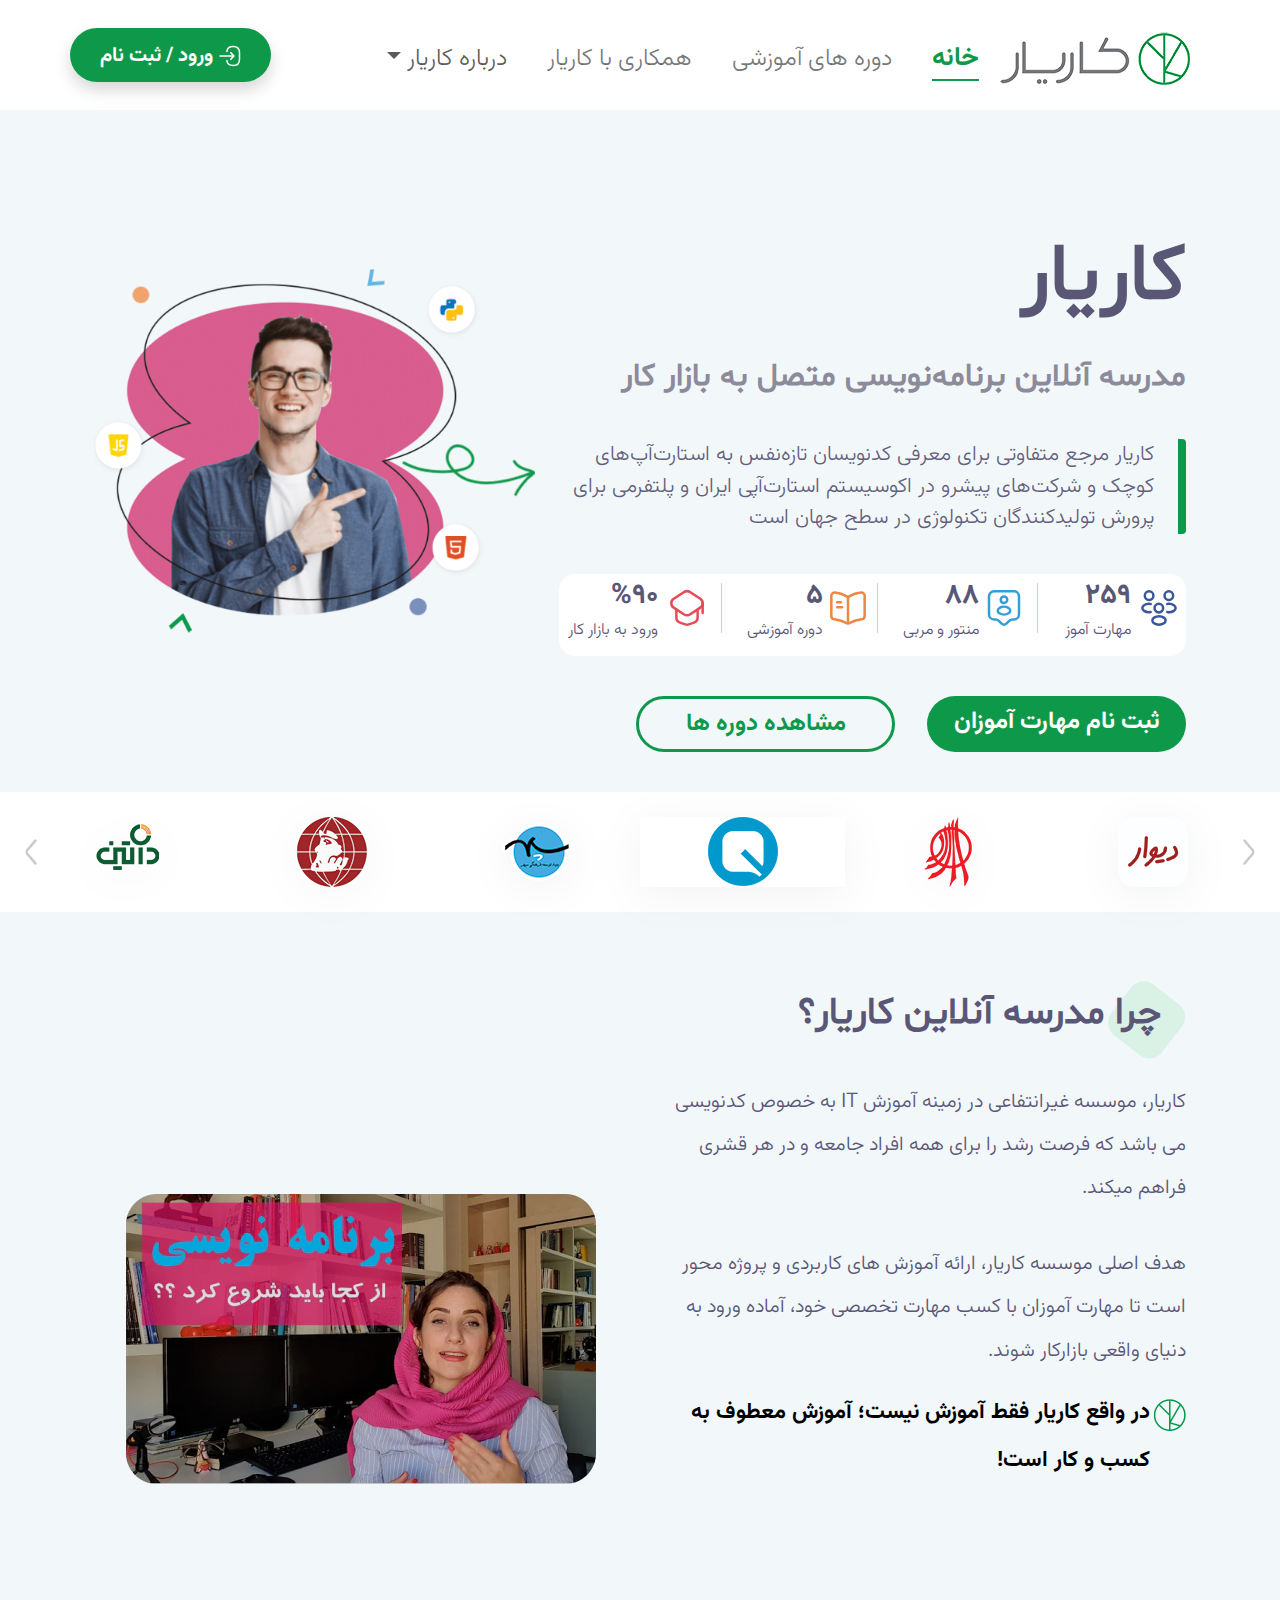
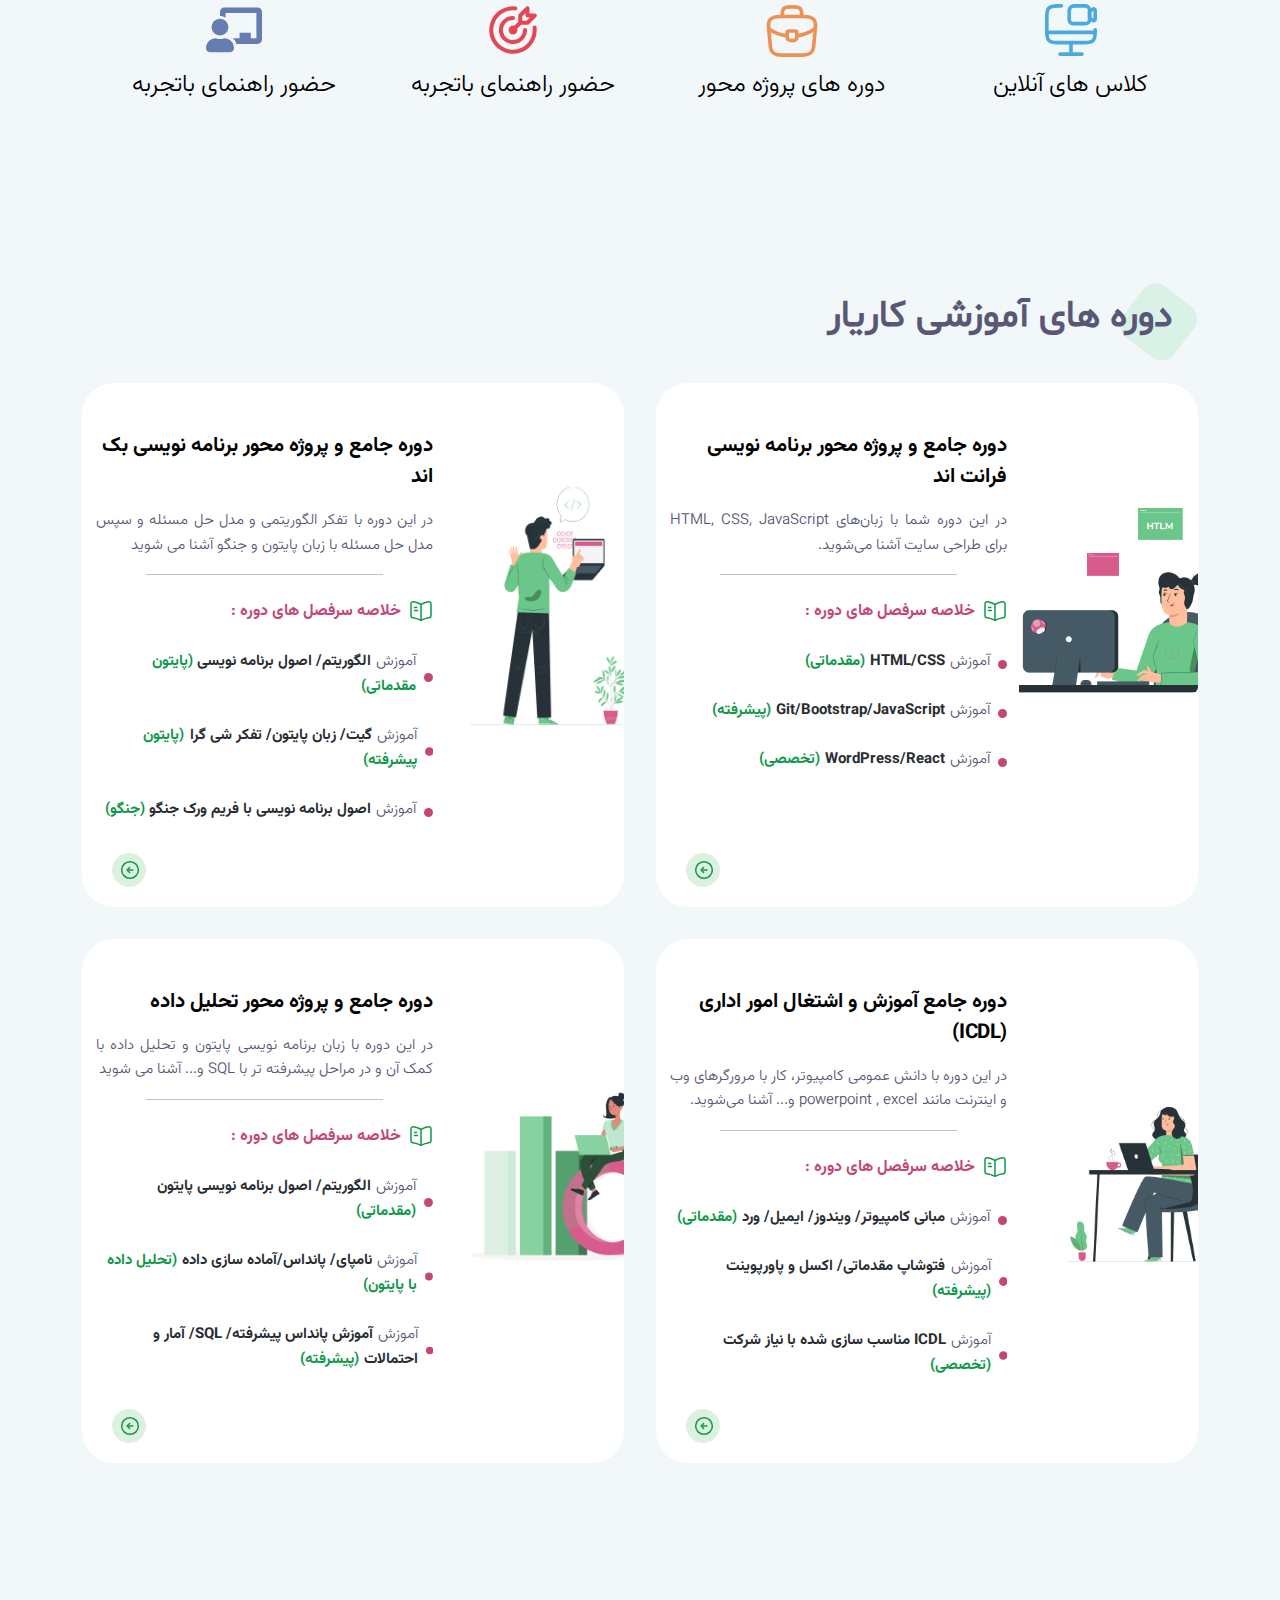
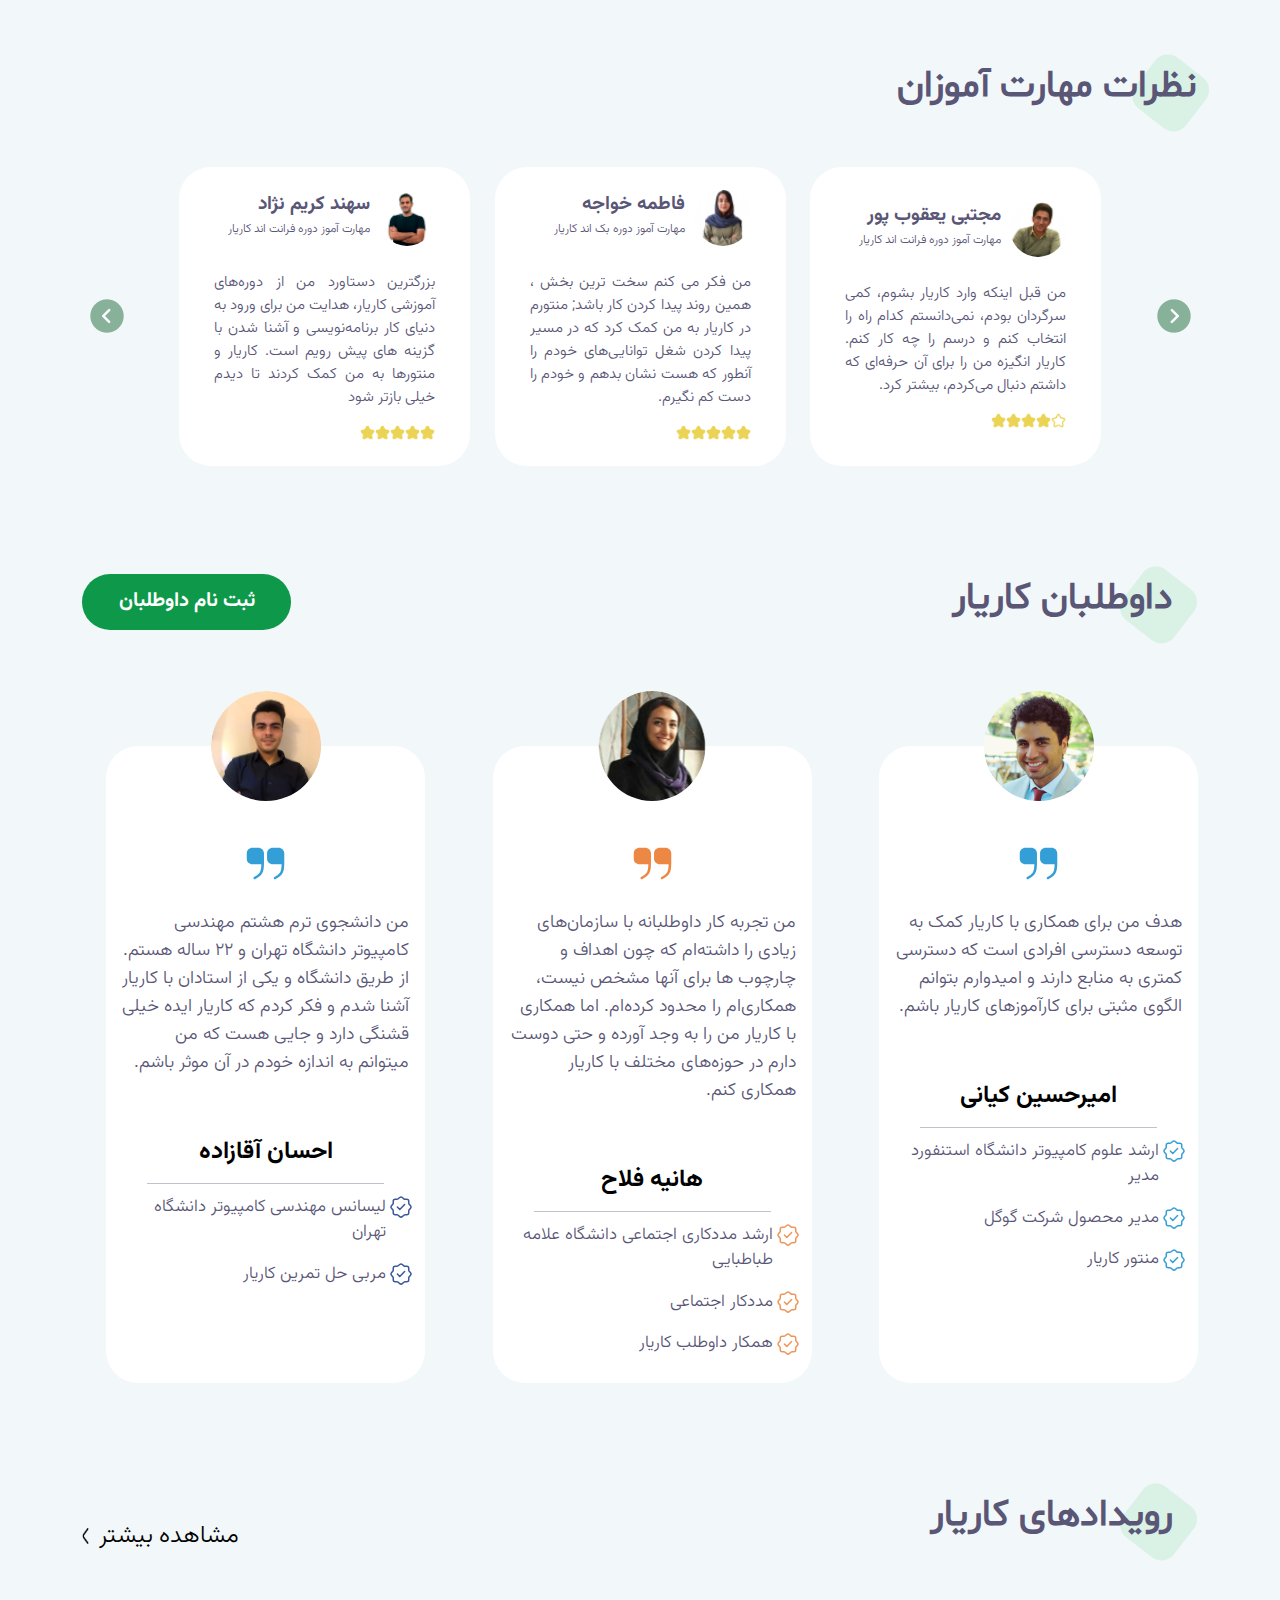
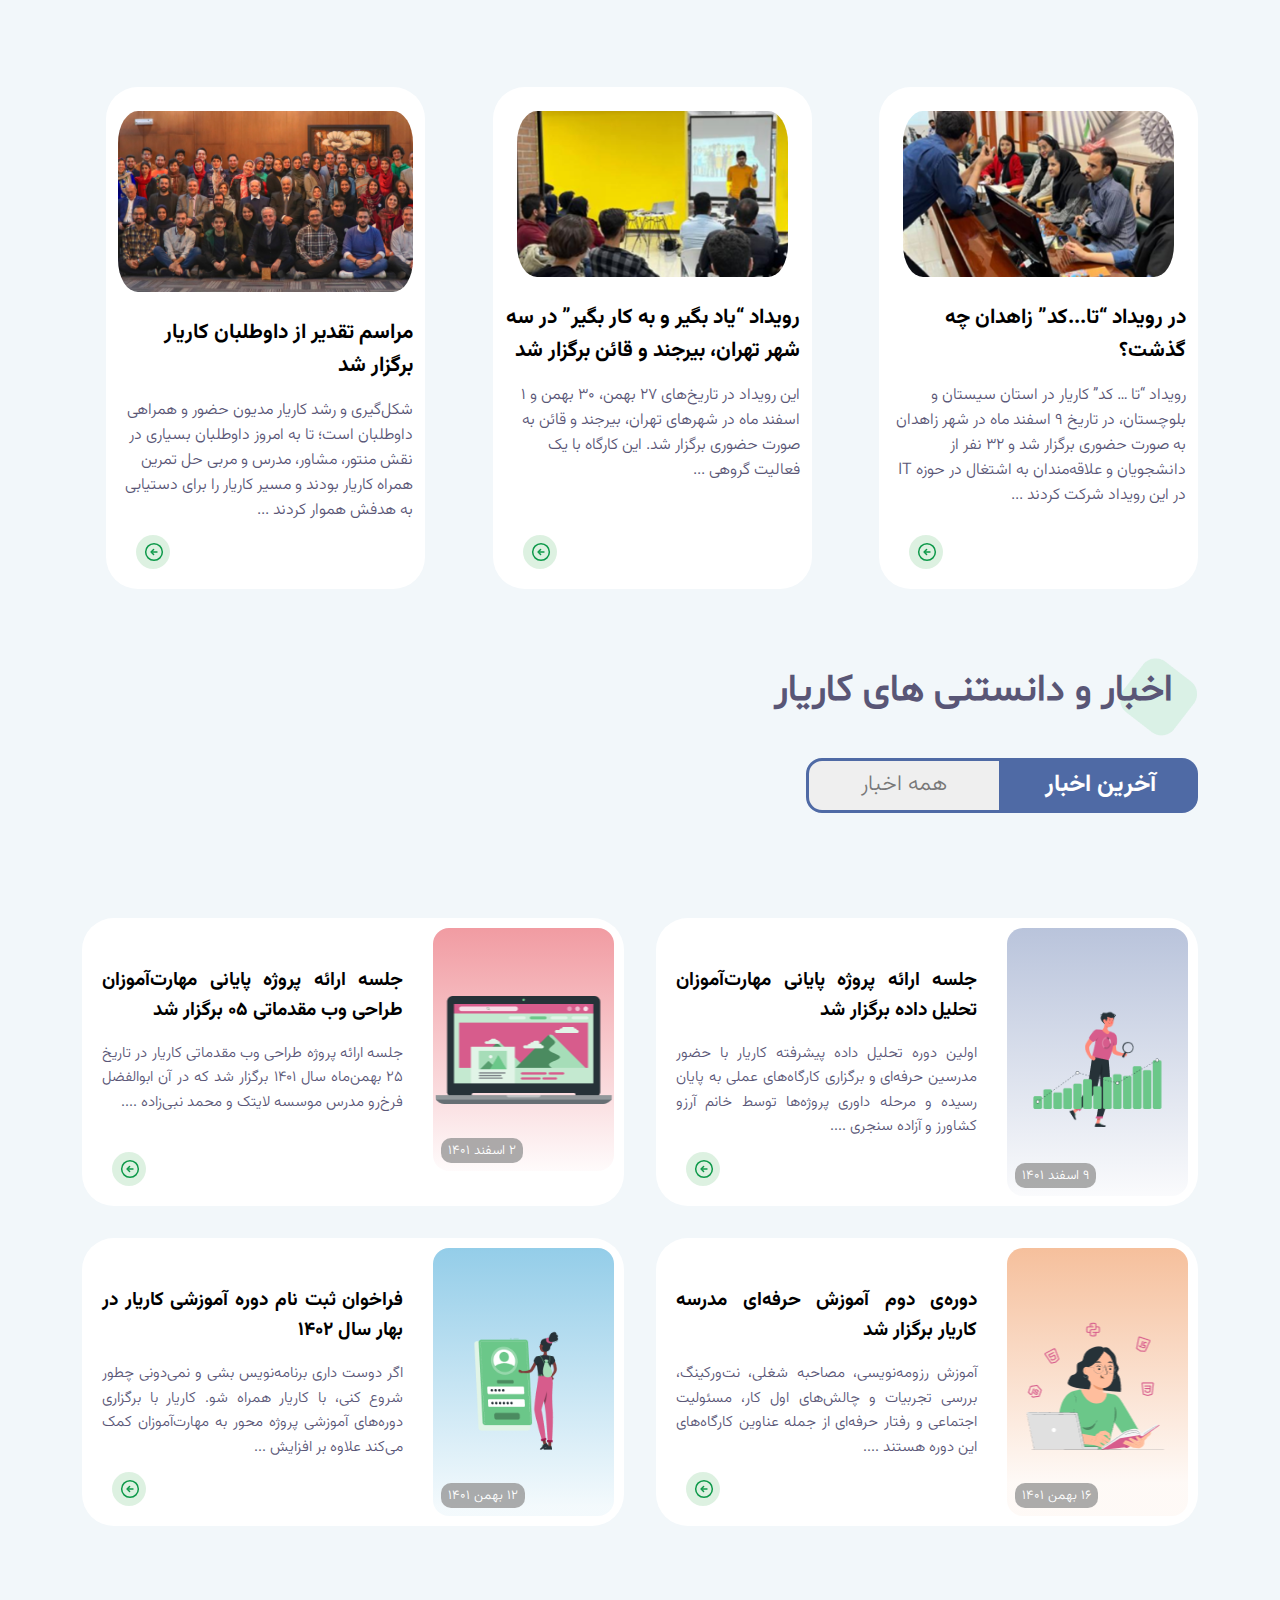
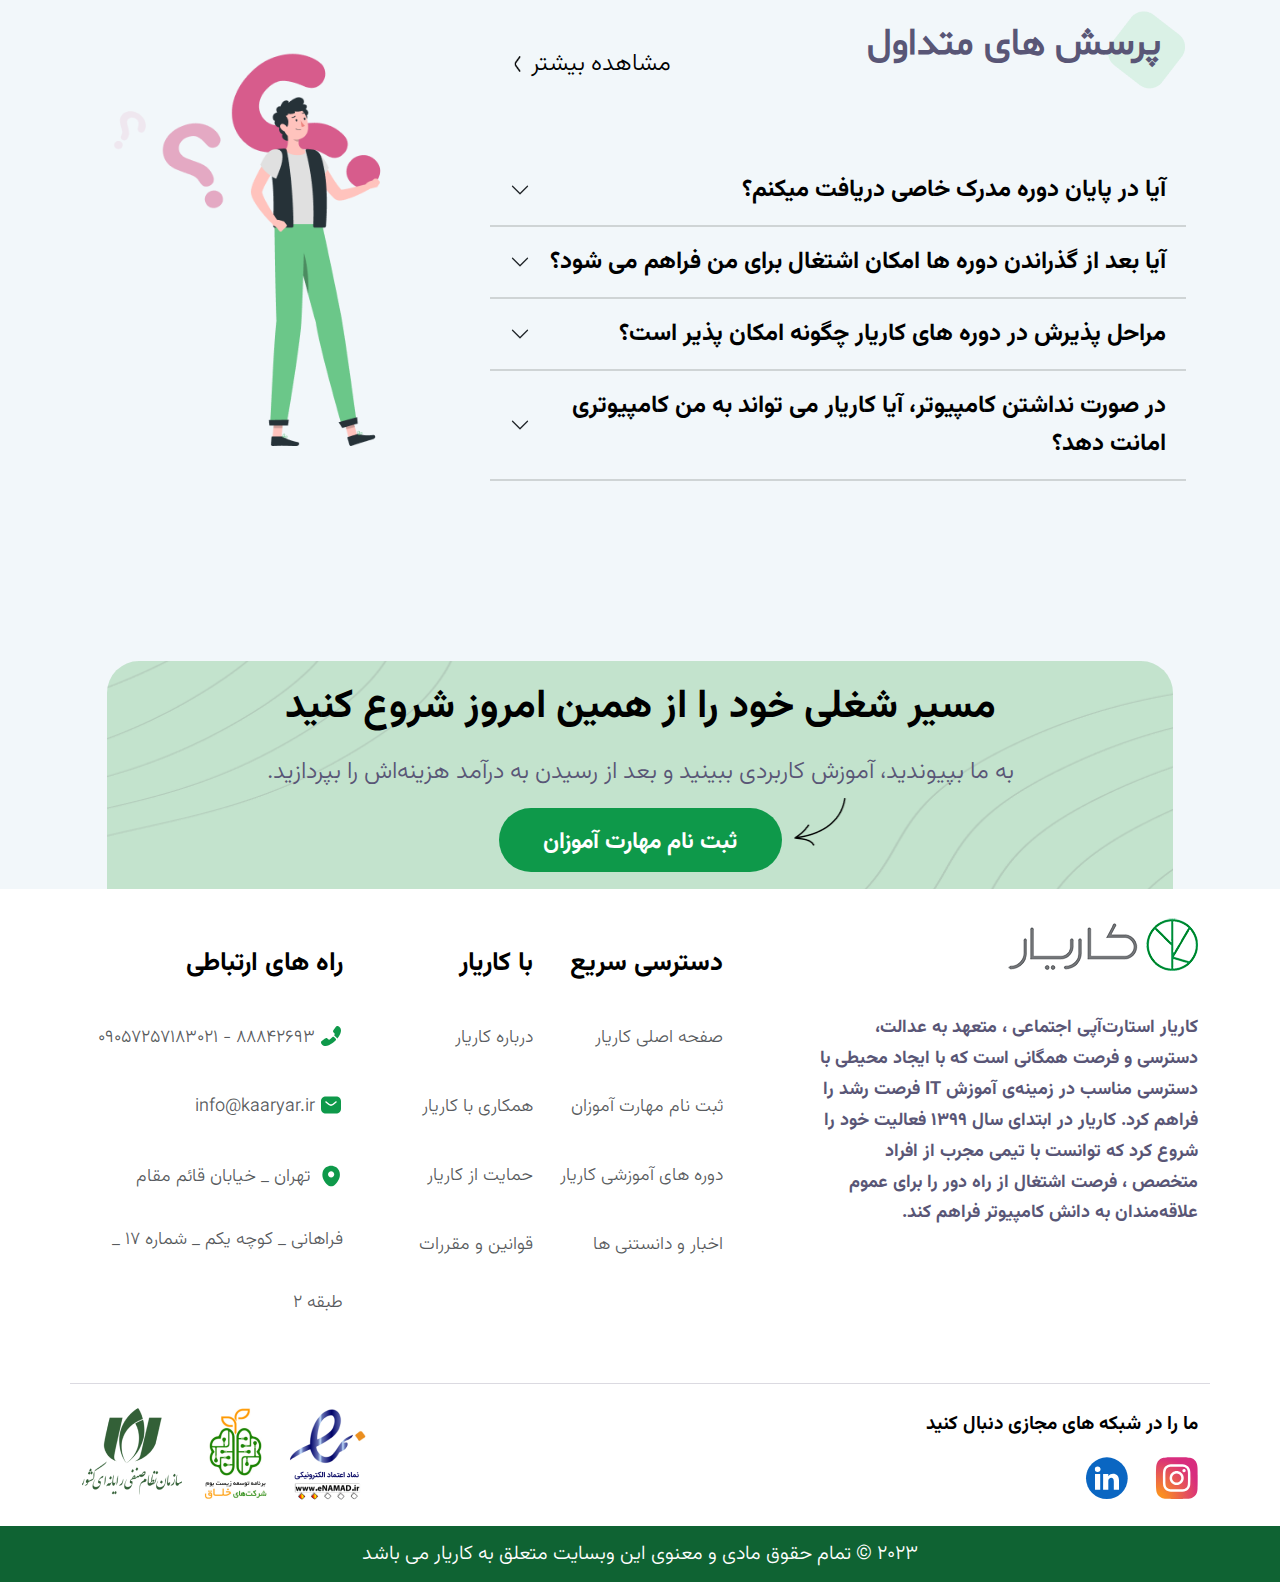
==== commit 5ae75181: "Update index.html" ====
--- a/index.html
+++ b/index.html
@@ -55,7 +55,7 @@
                 </nav>
             </div>
 
-            <div class="col-lg-3 col-md-5 col-sm-6 col-6 d-flex align-items-lg-center justify-content-end me-0 pe-0 NavPE"> 
+            <div class="col-lg-3 col-md-5 col-sm-6 col-6 d-flex align-items-center justify-content-end me-0 pe-0 NavPE"> 
                 <a href="signIn.html" role="button" class="btn btnGreen rounded-pill p-0 m-0">
                     <svg width="24" height="24" viewBox="0 0 24 24" fill="none" xmlns="http://www.w3.org/2000/svg">
                     <path d="M8.89844 7.56023C9.20844 3.96023 11.0584 2.49023 15.1084 2.49023H15.2384C19.7084 2.49023 21.4984 4.28023 21.4984 8.75023V15.2702C21.4984 19.7402 19.7084 21.5302 15.2384 21.5302H15.1084C11.0884 21.5302 9.23844 20.0802 8.90844 16.5402" stroke="#ffffff" stroke-width="1.5" stroke-linecap="round" stroke-linejoin="round"/>
--- a/css/style.css
+++ b/css/style.css
@@ -33,7 +33,7 @@
   margin: 0px;
   padding: 0px;
   border: 0cm;
-  background-color: #f2f7fa;
+  background-color: #F2F7FA;
 }
 a {
   text-decoration: none;
@@ -118,8 +118,20 @@
     background: #0e994a;
     box-shadow: 0px 8px 16px rgba(0, 0, 0, 0.16);
     border-radius: 30px;
+    height: 54px;
     width: 201px;
-    height: 56px;
+    font-family: 'Vazirmatn';
+    font-style: normal;
+    font-weight: 800;
+    font-size: 20px;
+    line-height: 54px;
+    color: #FFFFFF;
+  }
+  .btnGreen:hover {
+    box-shadow: 0px 8px 16px rgba(0, 0, 0, 0.16);
+    border-radius: 30px;
+    height: 54px;
+    width: 201px;
     font-family: 'Vazirmatn';
     font-style: normal;
     font-weight: 800;
@@ -127,10 +139,11 @@
     line-height: 31px;
     color: #FFFFFF;
     padding-top: 10px;
-  }
-  .btnGreen:hover {
-    color: #ffffff;
-    font-family: Vazirmatn;
+    background: #11783d !important;
+  }
+  .btnGreen:active {
+    color: #ffffff !important;
+    font-family: 'Vazirmatn';
     font-size: 20px !important;
     font-weight: 800;
     letter-spacing: 0em;
@@ -226,7 +239,7 @@
     text-align: center;
     color: #ffffff;
   }
-  .sectionABtnG:hover {
+  .sectionABtnG:hover  {
     margin-top: 40px;
     margin-bottom: 40px;
     width: 259px;
@@ -241,6 +254,20 @@
     text-align: center;
     color: #ffffff;
   }
+   .sectionABtnG:active{
+    margin-top: 40px;
+    margin-bottom: 40px;
+    width: 259px;
+    height: 56px;
+    background: #11783d !important;
+    border-radius: 32px;
+    font-family: "Vazirmatn";
+    font-style: normal;
+    font-weight: 600;
+    font-size: 24px;
+    line-height: 38px;
+    text-align: center;
+    color: #ffffff !important;  }
   .sectionABtnW {
     width: 259px;
     height: 56px;
@@ -270,6 +297,21 @@
     margin-right: 32px;
     background-color: #ffffff;
   }
+  .sectionABtnW:active {
+    width: 259px;
+    height: 56px;
+    font-family: "Vazirmatn";
+    font-style: normal;
+    font-weight: 600;
+    font-size: 24px;
+    line-height: 38px;
+    color: #0e994a !important;
+    border: solid 3px #0e994a !important;
+    margin-top: 40px;
+    margin-bottom: 40px;
+    margin-right: 32px;
+    background-color: #ffffff;
+  }
 
   /*---------------------------------------------------------------- slider */
   .slider {
@@ -404,7 +446,7 @@
   .sectionC {
     padding-top: 110px;
     padding-bottom: 10px;
-    margin-bottom: 0px;
+    margin-bottom: 165px;
     background-color: #f2f7fa;
     /* height: 2000px; */
   }
@@ -548,7 +590,11 @@
   .sectionD {
     /* padding-top: 100px; */
     background-color: #f2f7fa;
-  }
+    margin-top: 130px;
+
+  }
+
+
 
   .sectionE {
     padding-top: 100px;
@@ -582,7 +628,7 @@
   }
 
   .davtalabCardHolder {
-    padding-top: 100px;
+    margin-top: 60px;
   }
 
   .davtalabCardData {
@@ -810,7 +856,10 @@
   }
 
   .sectionH .questionBox {
-    padding-top: 36px;
+    padding-top: 0px;
+  }
+  .acco{
+    /* padding-top: 35px; */
   }
   .sectionH .accordion-button {
     background-color: #f2f7fa !important;
@@ -1000,6 +1049,10 @@
     background: #ffffff;
     border-radius: 32px;
     padding: 23px 23px 26px 23px;
+  }
+  .margin{
+    padding-top: 113px;
+    padding-bottom: 100px;
   }
   .commentPic {
     width: 55.86px;
@@ -1254,6 +1307,7 @@
     left: 0px;
     top: 0px;
     box-shadow: 0px 1px 47px rgba(0, 0, 0, 0.08);
+    background-color: #fff;
   }
   .P70 {
     margin-left: 25px;
@@ -1311,23 +1365,27 @@
 margin: 0px;
 padding: 0px;
   }
+  .btnGreen a{
+    padding: 0px;
+    margin: 0px;
+  }
   .btnGreen {
     width: 142.2px !important;
     height: 33.46px !important;
     background-color: #0e994a;
     color: #ffffff;
-    font-family: Vazirmatn;
+    font-family: "Vazirmatn";
     font-size: 12px !important;
     font-weight: 800;
     letter-spacing: 0em;
+    line-height: 33px;
     box-shadow: 0px 8px 16px 0px #00000029;
-    margin: 23px 12px;
   }
   .btnGreen:hover {
     width: 142.2px !important;
     height: 33.46px !important;
     color: #ffffff;
-    font-family: Vazirmatn;
+    font-family: "Vazirmatn";
     font-size: 12px !important;
     font-weight: 800;
     letter-spacing: 0em;
@@ -1427,36 +1485,52 @@
   }
 
   .sectionABtnG {
-    margin-top: 40px;
+    margin-top: 1px;
+    margin-bottom: 25px;
+    width: 251px;
+    height: 50px;
+    background: #0e994a;
+    border-radius: 32px;
+    font-family: "Vazirmatn";
+    font-style: normal;
+    font-weight: 600;
+    font-size: 21px;
+    line-height: 34px;
+    text-align: center;
+    color: #ffffff;
+  }
+  .sectionABtnG:hover {
+    margin-top: 1px;
     text-align: center;
     width: 251px;
     height: 50.2px;
-    background: #0e994a;
+    background: #11783d ;
     border-radius: 50.2px;
     font-family: "Vazirmatn";
     font-style: normal;
     font-weight: 600;
     font-size: 21.9625px;
     line-height: 34px;
-    color: #ffffff;
-  }
-  .sectionABtnG:hover {
-    margin-top: 40px;
+    color: #ffffff !important;
+  }
+  .sectionABtnG:active {
+    margin-top: 1px;
     text-align: center;
     width: 251px;
     height: 50.2px;
-    background: #11783d;
+    background: #11783d !important;
     border-radius: 50.2px;
     font-family: "Vazirmatn";
     font-style: normal;
     font-weight: 600;
     font-size: 21.9625px;
     line-height: 34px;
-    color: #ffffff;
-  }
+    color: #ffffff !important;
+  }
+
 
   .sectionABtnW {
-    margin-top: 25px;
+    margin-top:0px;
     width: 251px;
     height: 50.2px;
     border: 3.1375px solid #0e994a;
@@ -1469,7 +1543,7 @@
     color: #0e994a;
   }
   .sectionABtnW:hover {
-    margin-top: 25px;
+    margin-top: 0px;
     width: 251px;
     height: 50.2px;
     border: 3.1375px solid #0e994a;
@@ -1480,7 +1554,21 @@
     font-size: 21.9625px;
     line-height: 34px;
     color: #0e994a;
-    background-color: #ffffff;
+    background-color: #ffffff !important;
+  }
+  .sectionABtnW:active {
+    margin-top: 0px;
+    width: 251px;
+    height: 50.2px;
+    border: 3.1375px solid #0e994a !important;
+    border-radius: 50.2px;
+    font-family: "Vazirmatn";
+    font-style: normal;
+    font-weight: 600;
+    font-size: 21.9625px;
+    line-height: 34px;
+    color: #0e994a !important;
+    background-color: #ffffff !important;
   }
   .slider {
     height: 120px;
@@ -1560,6 +1648,10 @@
     z-index: 0 !important;
     top: 00px;
   }
+  .greenDot img{
+    max-width: 58px;
+
+  }
 
   .sectionBTitr {
     font-family: "Shabnam";
@@ -1630,7 +1722,7 @@
   .sectionC {
     padding-top: 110px;
     padding-bottom: 10px;
-    margin-bottom: 0px;
+    margin-bottom: 105px;
     background-color: #f2f7fa;
     /* height: 2000px; */
   }
@@ -2046,6 +2138,9 @@
   .bgW {
     background-color: #ffffff !important;
   }
+  .acco{
+    padding-top: 35px;
+  }
 
   .sectionH .accordion-button {
     font-family: "Vazirmatn";
@@ -2267,6 +2362,10 @@
     background: #ffffff;
     border-radius: 32px;
     padding: 23px 23px 26px 23px;
+  }
+  .margin{
+    padding-top: 80px;
+    padding-bottom: 98px;
   }
   .commentPic {
     width: 55.86px;
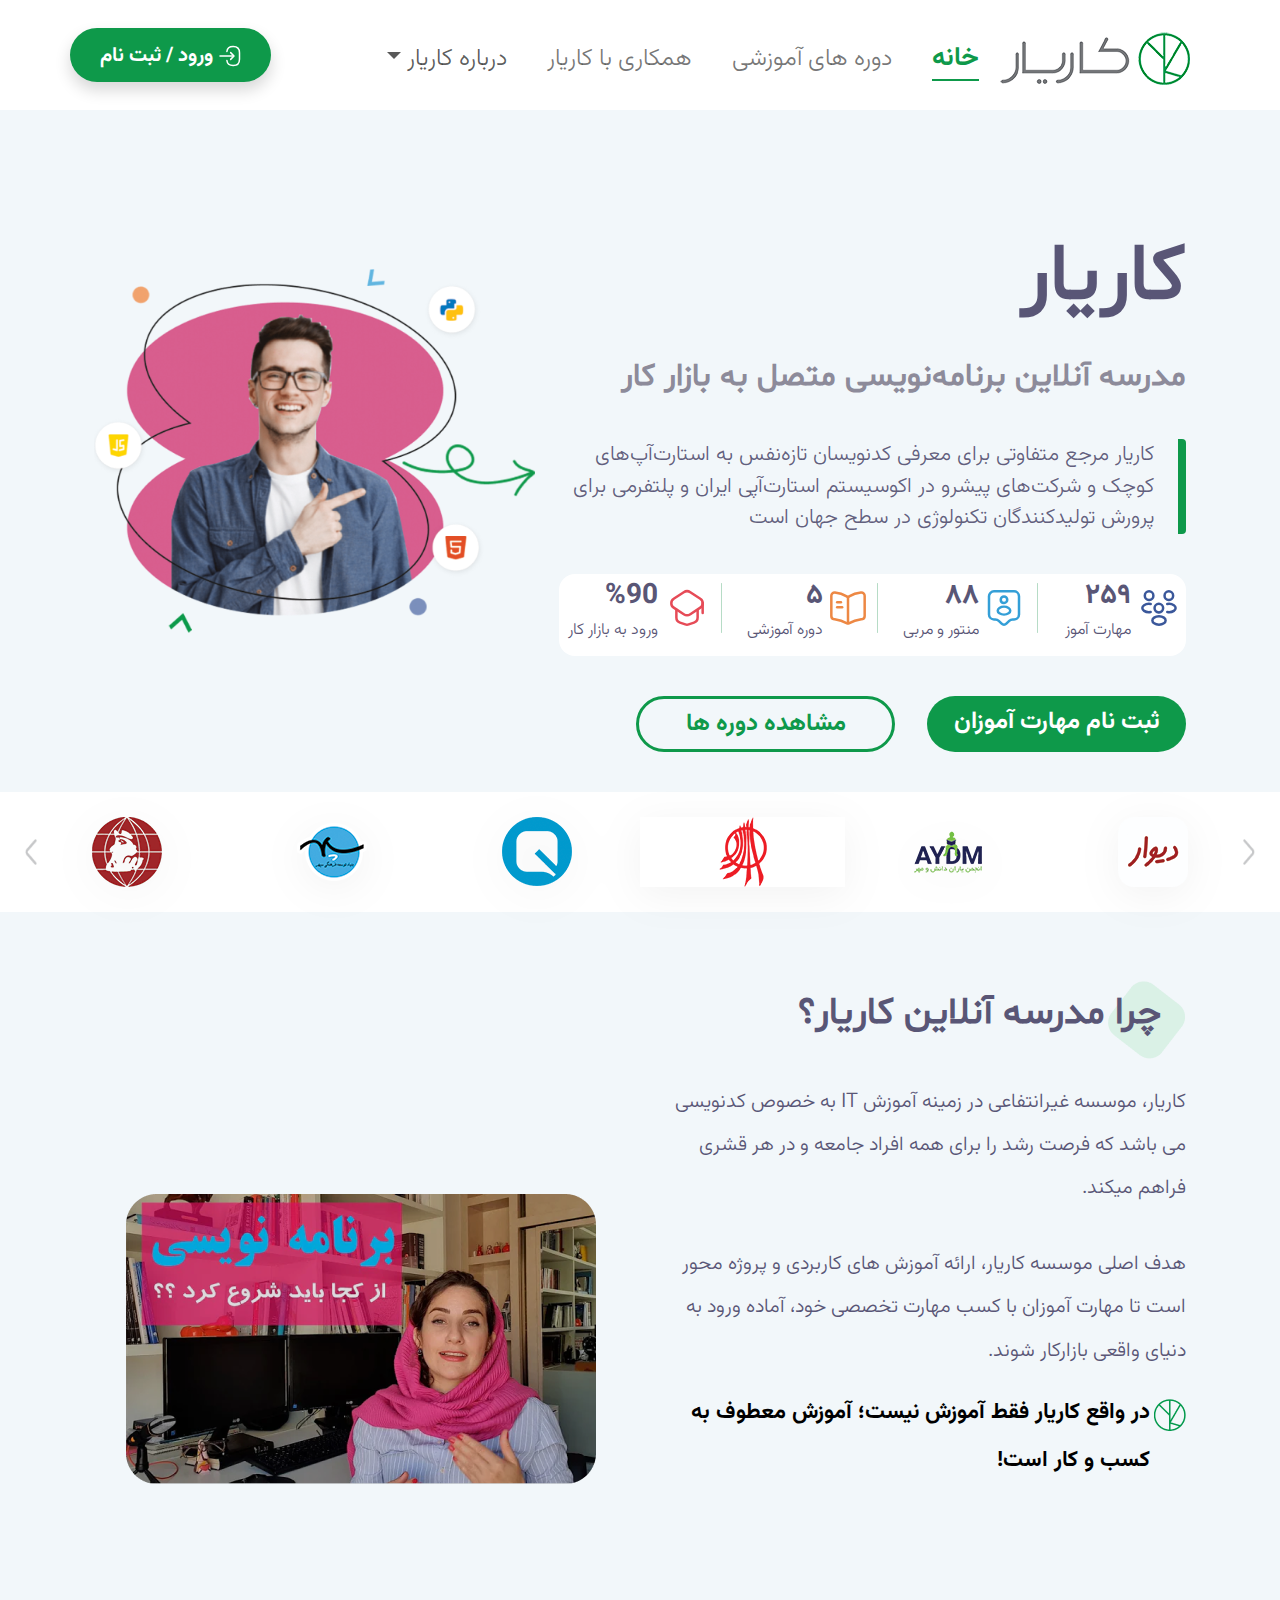
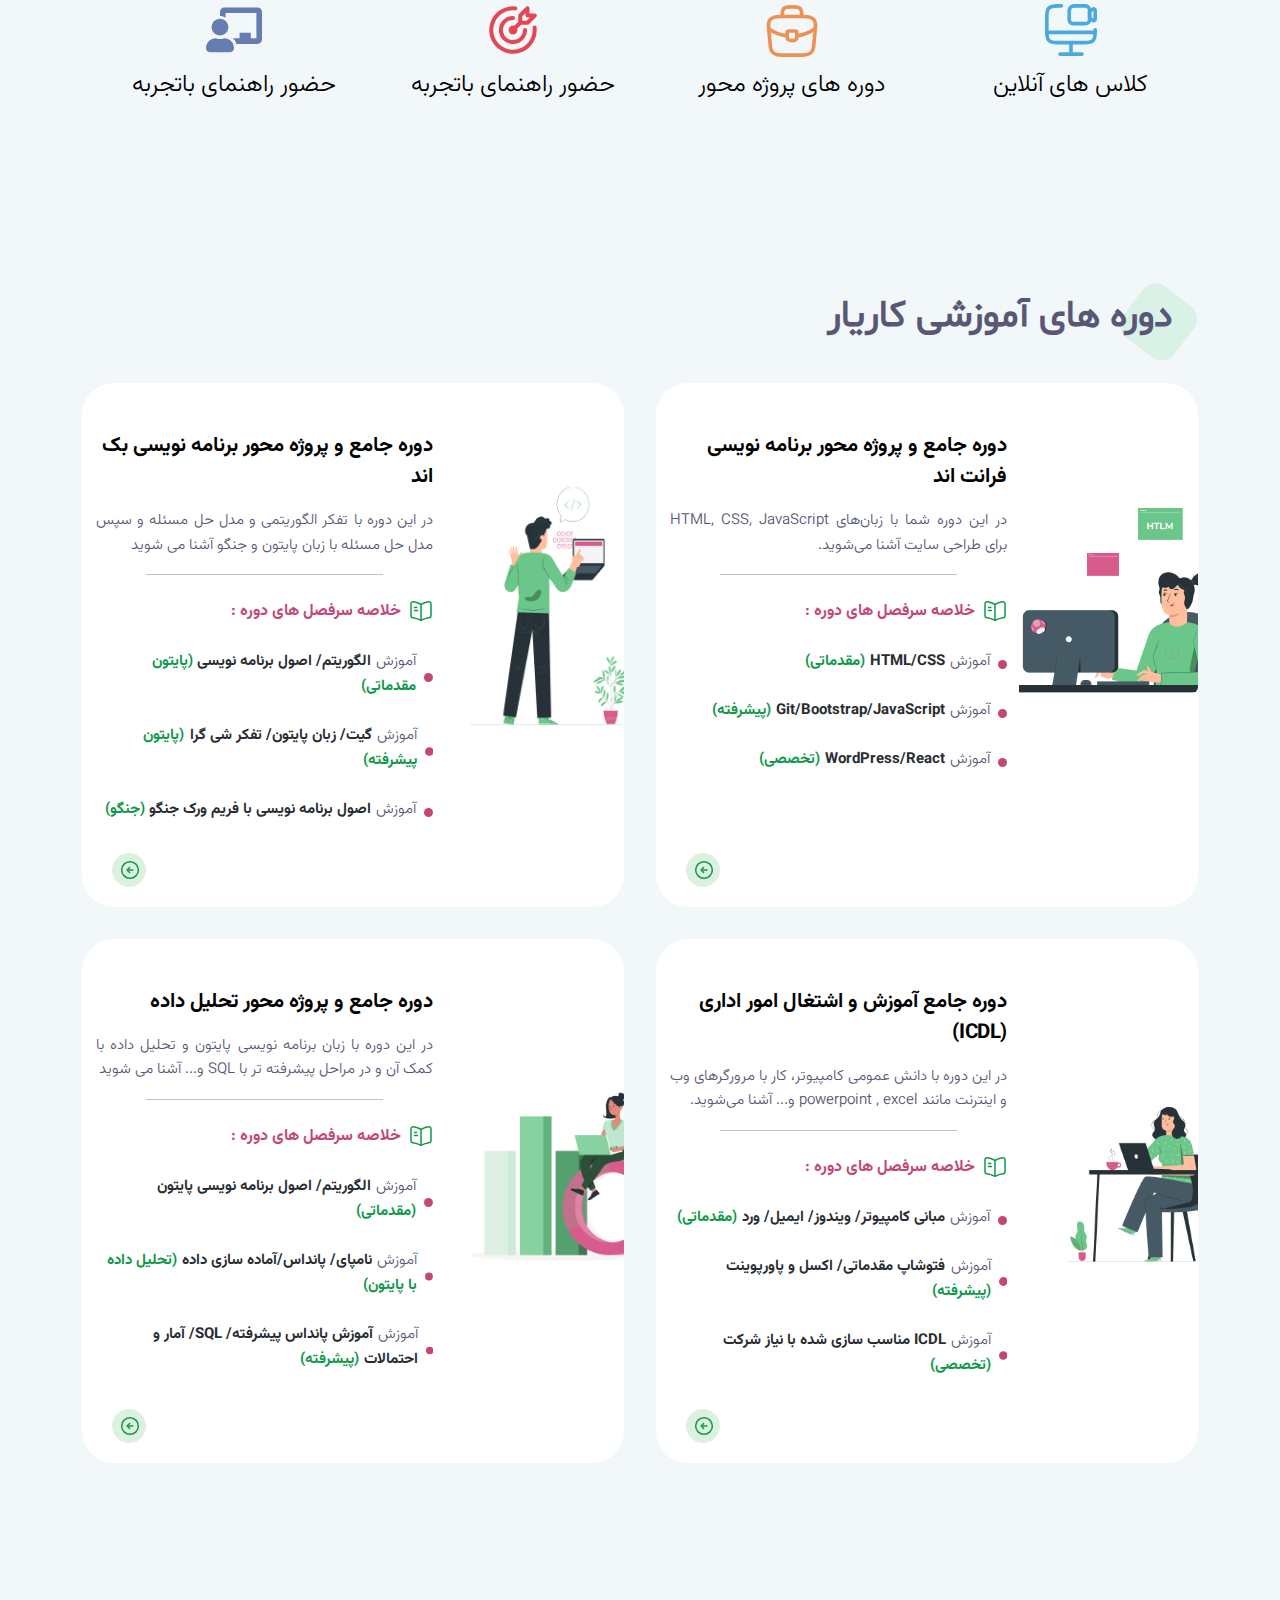
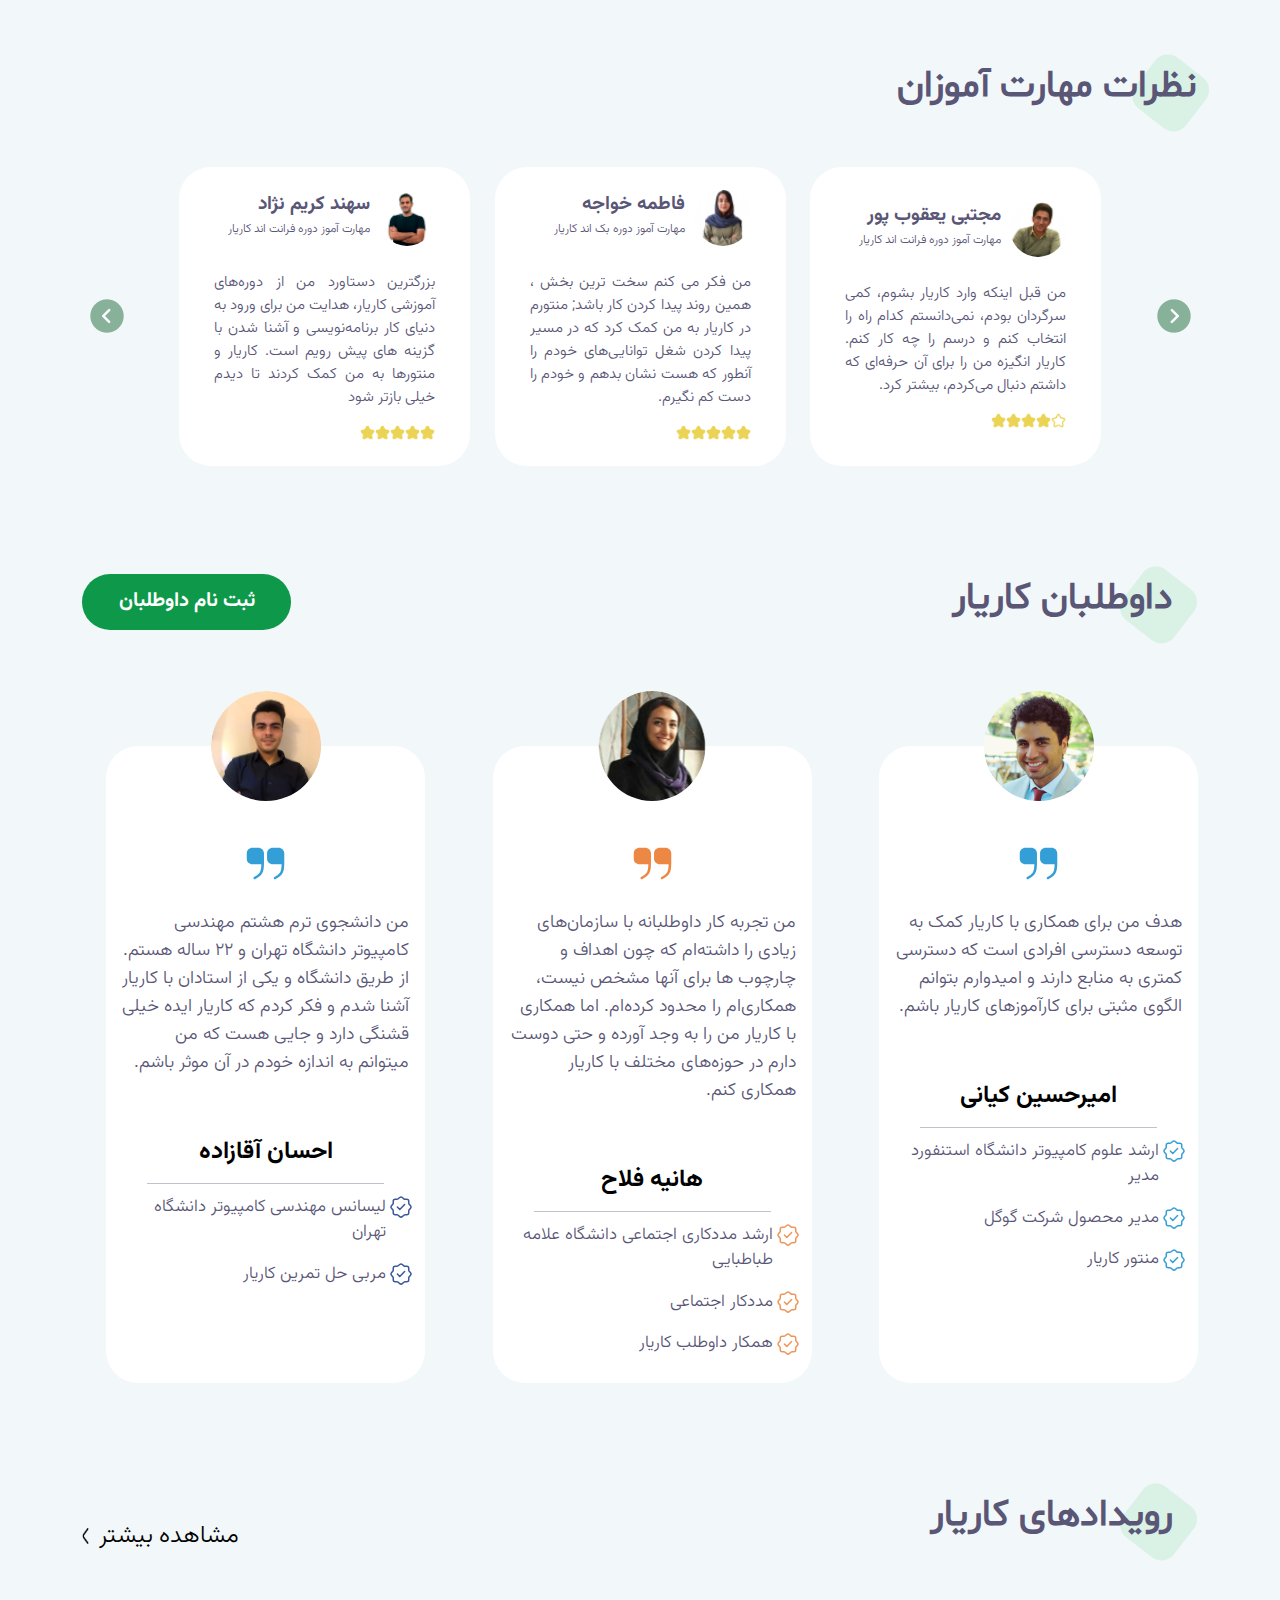
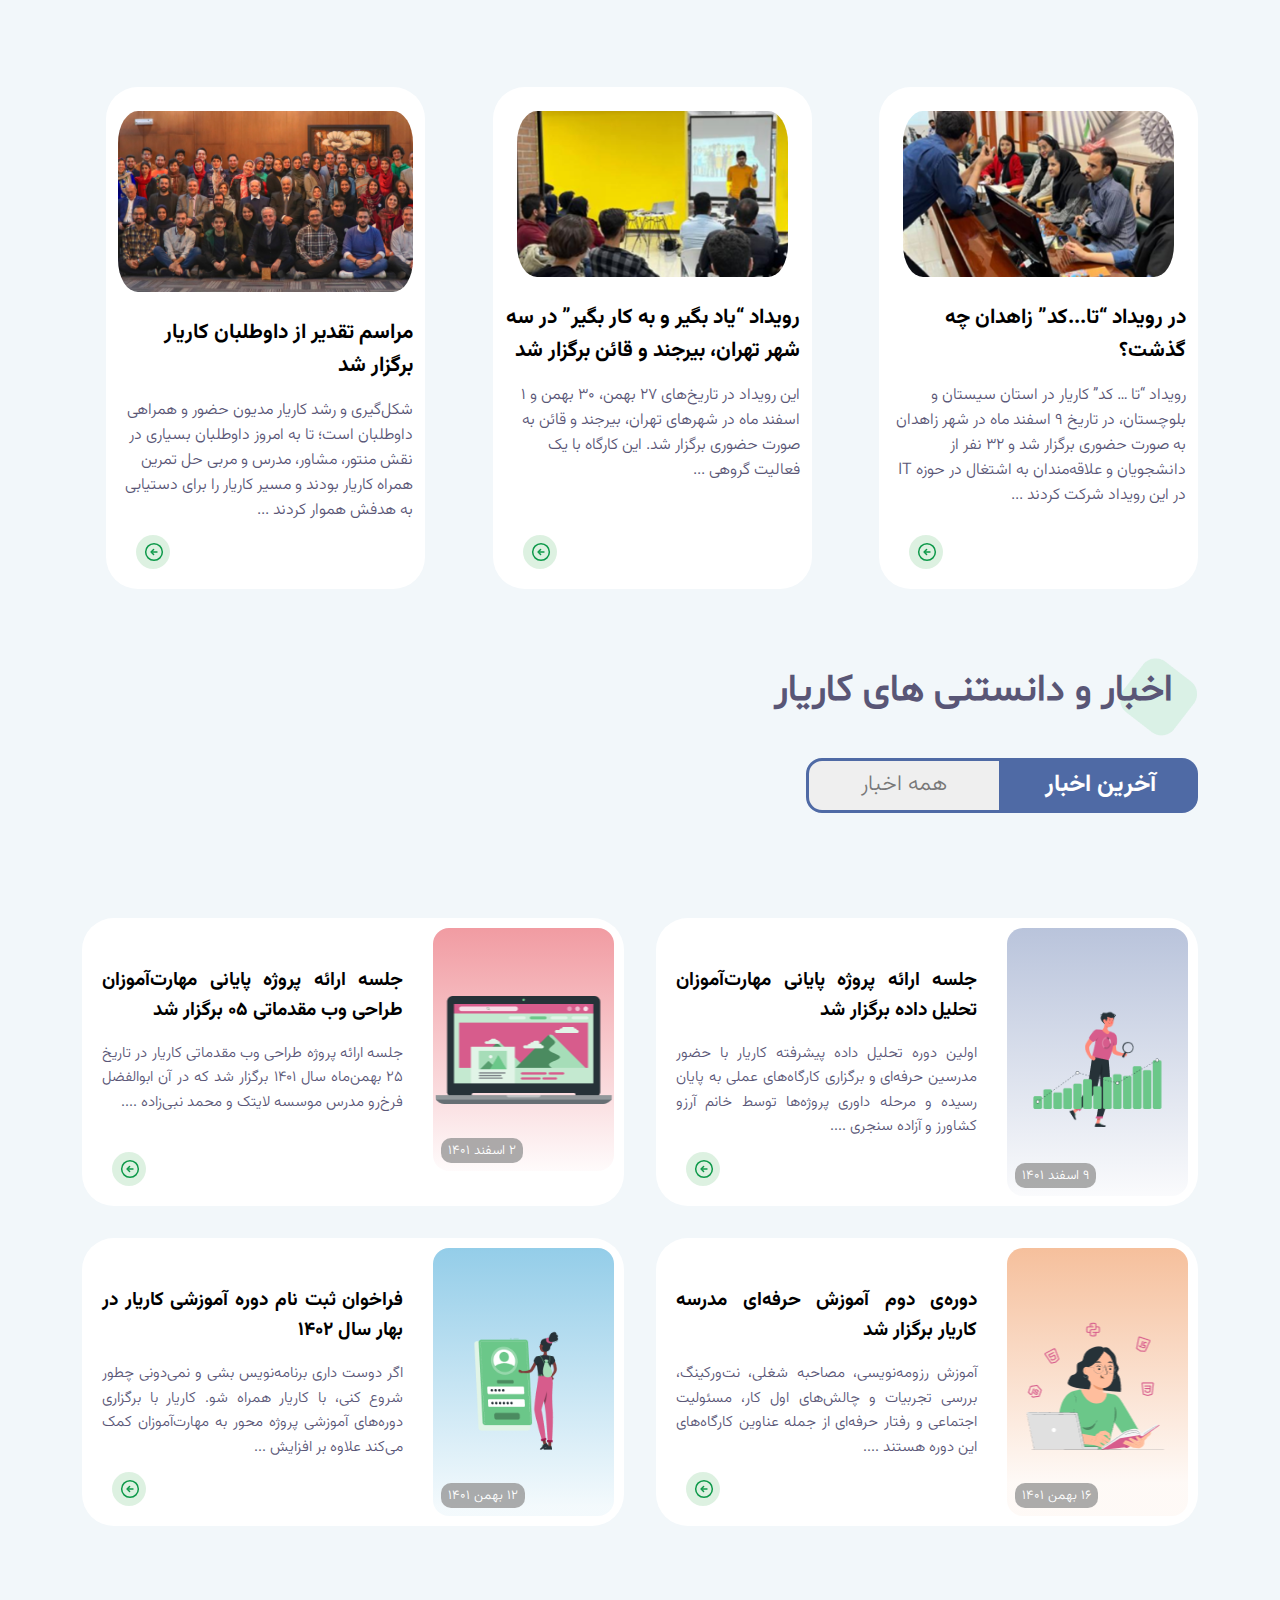
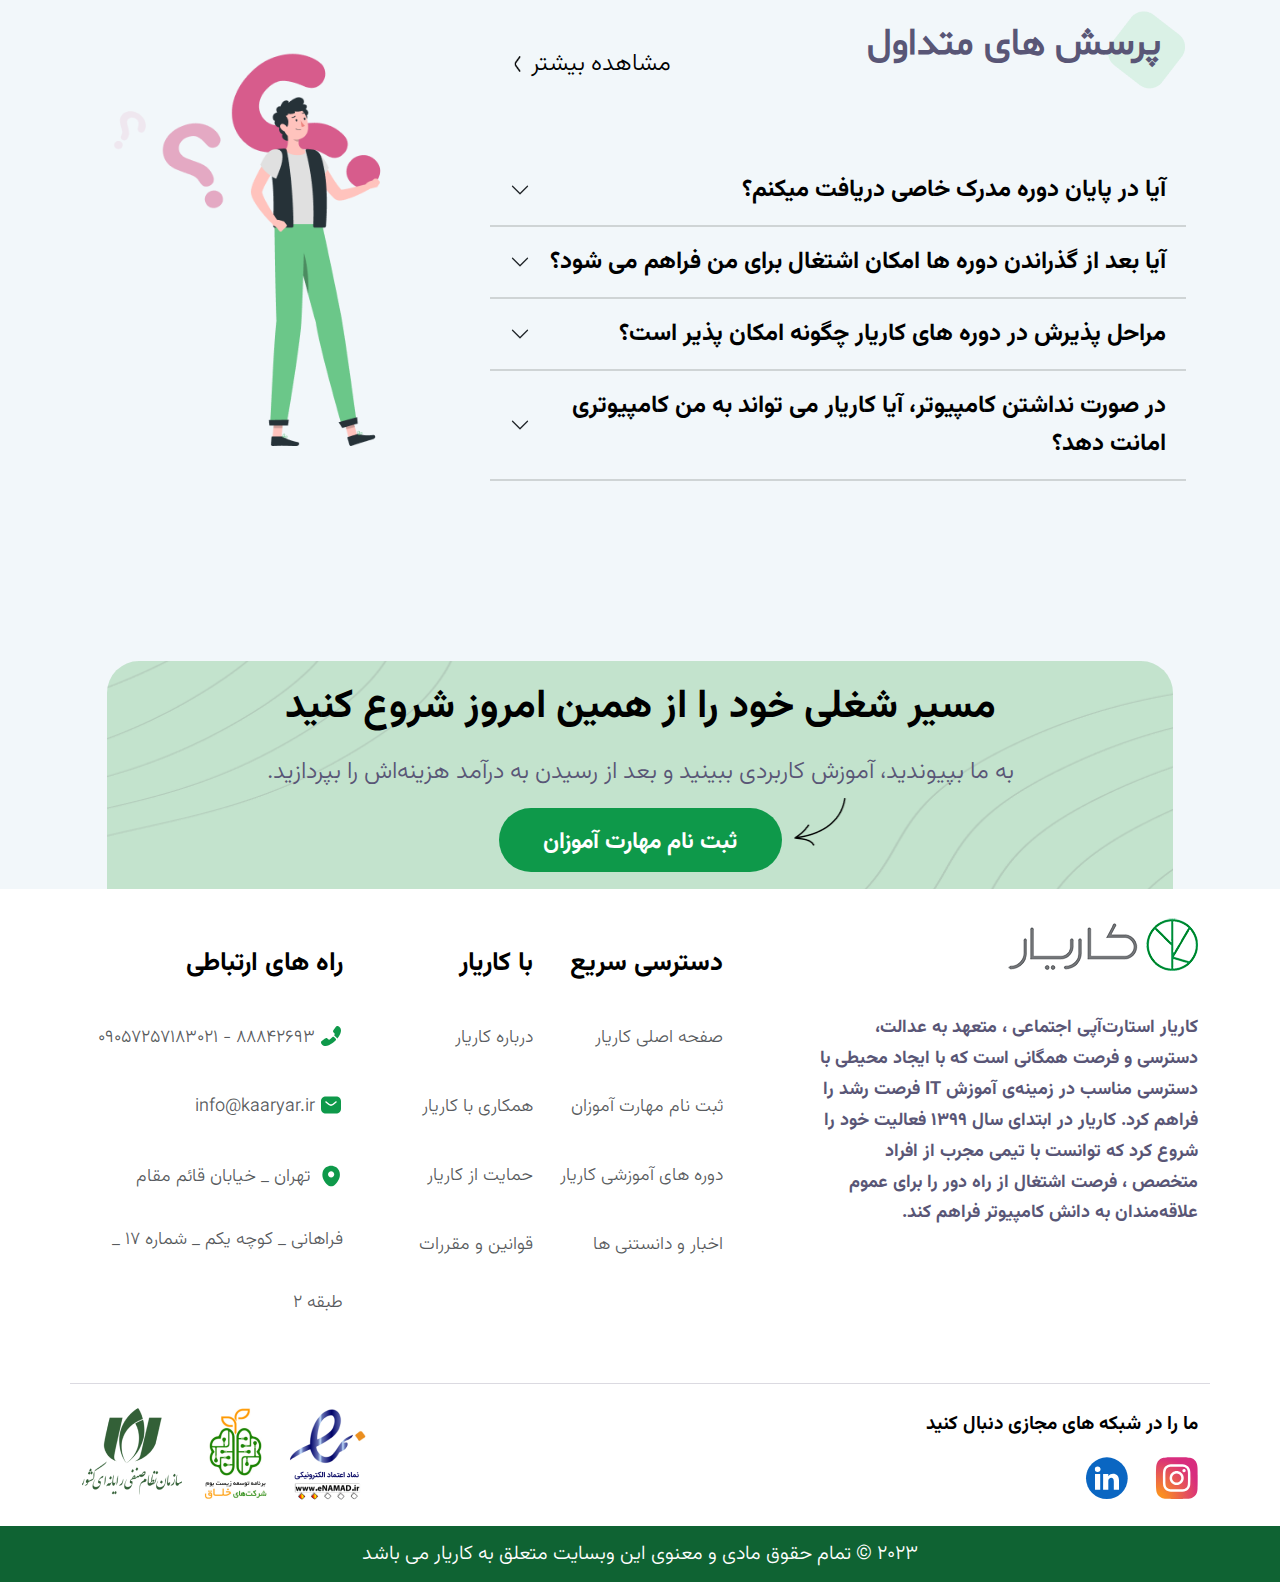
==== commit 6e7ad3e0: "Add files via upload" ====
--- a/index.html
+++ b/index.html
@@ -21,7 +21,7 @@
     <!-- ---------------------------navbar--------------------------- -->
     <div class="container-fluid header p-0 " style="background-color: #ffffff;">
         <div class="  col-12  d-flex justify-content-between NavPS ">
-            <div class="col-lg-9 col-md-6 col-sm-5 col-5 d-flex align-items-center mt-lg-2 mt-md-0 "> 
+            <div class="col-lg-9 col-md-6 col-5 col-5 d-flex align-items-center mt-lg-2 mt-md-0 "> 
                 <nav class="navbar navbar-expand-lg">
                     <div class="container-fluid">
                         <button class="navbar-toggler" type="button" data-bs-toggle="collapse" data-bs-target="#navbarToggler" aria-controls="navbarToggler" aria-expanded="false" aria-label="Toggle navigation">
@@ -55,7 +55,7 @@
                 </nav>
             </div>
 
-            <div class="col-lg-3 col-md-5 col-sm-6 col-6 d-flex align-items-center justify-content-end me-0 pe-0 NavPE"> 
+            <div class="col-lg-3 col-md-5 col-6 col-6 d-flex align-items-center justify-content-end me-0 pe-0 NavPE"> 
                 <a href="signIn.html" role="button" class="btn btnGreen rounded-pill p-0 m-0">
                     <svg width="24" height="24" viewBox="0 0 24 24" fill="none" xmlns="http://www.w3.org/2000/svg">
                     <path d="M8.89844 7.56023C9.20844 3.96023 11.0584 2.49023 15.1084 2.49023H15.2384C19.7084 2.49023 21.4984 4.28023 21.4984 8.75023V15.2702C21.4984 19.7402 19.7084 21.5302 15.2384 21.5302H15.1084C11.0884 21.5302 9.23844 20.0802 8.90844 16.5402" stroke="#ffffff" stroke-width="1.5" stroke-linecap="round" stroke-linejoin="round"/>
@@ -72,7 +72,7 @@
     <div class="container-fluid sectionA p-0 m-0">
         <div class="container-fluid">
             <div class="row P70 " >
-                    <div class="col-md-7 col-sm-12">
+                    <div class="col-md-7 col-12">
                         <div class="titr1sectionA d-inline-flex col-12">کاریار</div>
                         <div class="titr2sectionA d-inline-flex col-12">مدرسه آنلاین برنامه‌نویسی متصل به بازار کار</div>
                         <div class="text1sectionA d-inline-flex col-12">کاریار مرجع متفاوتی برای معرفی کدنویسان تازه‌نفس به استارت‌آپ‌های کوچک و شرکت‌های پیشرو در اکوسیستم استارت‌آپی ایران و پلتفرمی برای پرورش تولیدکنندگان تکنولوژی در سطح جهان است</div>
@@ -89,7 +89,7 @@
                                         </svg>
                                     </div>
                                     <div >
-                                        <div class="iconNumber d-flex ">۲۵۹</div>
+                                        <div class="iconNumber d-flex count" data-value="259">۲۵۹</div>
                                         <div class="iconText d-flex">مهارت آموز</div>
                                     </div>
                                     <div class="spacer">
@@ -108,7 +108,7 @@
                                             
                                     </div>
                                     <div >
-                                        <div class="iconNumber d-flex ">۸۸</div>
+                                        <div class="iconNumber d-flex count" data-value="88">۸۸</div>
                                         <div class="iconText d-flex">منتور و مربی</div>
                                     </div>
                                     <div class="spacer">
@@ -128,7 +128,7 @@
                                             
                                     </div>
                                     <div >
-                                        <div class="iconNumber d-flex ">۵</div>
+                                        <div class="iconNumber d-flex count" data-value="5">۵</div>
                                         <div class="iconText d-flex">دوره آموزشی</div>
                                     </div>
                                     <div class="spacer">
@@ -147,14 +147,14 @@
                                             
                                     </div>
                                     <div >
-                                        <div class="iconNumber d-flex ">%۹۰</div>
+                                        <div class="iconNumber d-flex "><span class="count" data-value="90">90</span><span>%</span></div>
                                         <div class="iconText d-flex">ورود به بازار کار</div>
                                     </div>
     
                                 </div>                                               
                         </div>
                         <div class="d-none d-md-flex col-12 justify-content-start ">
-                                <a href="signIn.html" role="button" class="btn rounded-pill sectionABtnG"> ثبت نام مهارت آموزان</a>   
+                                <a href="https://kaaryar.ir/new-register/" role="button" class="btn rounded-pill sectionABtnG"> ثبت نام مهارت آموزان</a>   
             
                                 <a href="course.html" role="button" class="btn rounded-pill sectionABtnW">مشاهده دوره ها</a>   
                               
@@ -163,15 +163,15 @@
                     <div  class="col-md-5 d-none d-md-flex align-items-center">
                         <img src="picture/1-2.png" alt="" class="picsectionA img-fluid">
                     </div>
-                    <div  class="col-sm-12 d-flex  d-md-none align-items-center mt-5">
+                    <div  class="col-12 d-flex  d-md-none align-items-center mt-5">
                         <img src="picture/1-3.png" alt="" class="picsectionA img-fluid">
                     </div>
 
-                    <div  class=" col-sm-12 d-flex  d-md-none justify-content-center align-items-center ">                        
+                    <div  class=" col-12 d-flex  d-md-none justify-content-center align-items-center ">                        
                         <a href="signIn.html" role="button" class="btn rounded-pill sectionABtnG"> ثبت نام مهارت آموزان</a>   
                       
                     </div>
-                    <div  class=" col-sm-12 d-flex  d-md-none justify-content-center align-items-center">                        
+                    <div  class=" col-12 d-flex  d-md-none justify-content-center align-items-center">                        
                         <a href="course.html" role="button" class="btn rounded-pill sectionABtnW">مشاهده دوره ها</a>   
 
                     </div>
@@ -193,7 +193,7 @@
                                     <path d="M15.1453 29.6297C12.7953 31.1964 12.7953 33.763 15.1453 35.3297C17.812 37.113 22.1786 37.113 24.8453 35.3297C27.1953 33.763 27.1953 31.1964 24.8453 29.6297C22.1953 27.863 17.812 27.863 15.1453 29.6297Z" stroke="#3A579A" stroke-width="2.5" stroke-linecap="round" stroke-linejoin="round"/>
                                     </svg>
                             </div>
-                            <div class="iconNumber">۲۵۹</div>
+                            <div class="iconNumber countm" data-value="259">۲۵۹</div>
                         </div>
                         <div class="col-12 d-flex justify-content-center mb-4 ">
                             <div class="iconNumber ">مهارت آموز</div>
@@ -209,7 +209,7 @@
                                 </svg>
 
                             </div>
-                            <div class="iconNumber">۸۸</div>
+                            <div class="iconNumber countm" data-value="88">۸۸</div>
                         </div>
                         <div class="col-12 d-flex justify-content-center mb-4">
                             <div class="iconNumber">منتور و مربی</div>
@@ -227,7 +227,7 @@
                                     <path d="M14.168 19.1484H9.16797" stroke="#ED8844" stroke-width="2.5" stroke-linecap="round" stroke-linejoin="round"/>
                                 </svg>
                             </div>
-                            <div class="iconNumber">۵</div>
+                            <div class="iconNumber countm" data-value="5">۵</div>
                         </div>
                         <div class="col-12 d-flex justify-content-center mb-4">
                             <div class="iconNumber">دوره آموزشی</div>
@@ -242,7 +242,7 @@
                                     <path d="M35.6641 25V15" stroke="#E64B57" stroke-width="2.5" stroke-linecap="round" stroke-linejoin="round"/>
                                 </svg>
                             </div>
-                            <div class="iconNumber">%۹۰</div>
+                            <div class="iconNumber"><span class="countm" data-value="90">90</span>%</div>
                         </div>
                         <div class="col-12 d-flex justify-content-center mb-4">
                             <div class="iconNumber">ورود به بازار کار</div>
@@ -264,7 +264,7 @@
                                 <div class="col-md-2 col-4"> 
                                     <div class="card cardSlider border-light color"> 
                                         <div class="card-img"> 
-                                            <img src="picture/logo/1.png" class="img-fluid"> 
+                                            <a href="https://divar.ir/"><img src="picture/logo/1.png" class="img-fluid"></a>
                                         </div> 
                                     </div> 
                                 </div> 
@@ -273,7 +273,7 @@
                                 <div class="col-md-2 col-4"> 
                                     <div class="card cardSlider border-light color"> 
                                         <div class="card-img"> 
-                                            <img src="picture/logo/2.png" class="img-fluid"> 
+                                            <a href="http://www.yaranedanesh.com/"><img src="picture/logo/16.png" class="img-fluid"></a>
                                         </div>
                                     </div> 
                                 </div> 
@@ -282,7 +282,7 @@
                                 <div class="col-md-2 col-4 bg-white"> 
                                     <div class="card cardSlider border-light color"> 
                                         <div class="card-img"> 
-                                            <img src="picture/logo/3.png" class="img-fluid"> 
+                                            <a href="https://sosapoverty.org/"><img src="picture/logo/2.png" class="img-fluid"></a>
                                         </div> 
                                     </div> 
                                 </div> 
@@ -291,7 +291,7 @@
                                 <div class="col-md-2 col-4"> 
                                     <div class="card cardSlider border-light color"> 
                                         <div class="card-img"> 
-                                            <img src="picture/logo/4.png" class="img-fluid"> 
+                                            <a href="https://quera.org/"><img src="picture/logo/3.png" class="img-fluid"></a>
                                         </div> 
                                     </div> 
                                 </div> 
@@ -300,7 +300,7 @@
                                 <div class="col-md-2 col-4"> 
                                     <div class="card cardSlider border-light color"> 
                                         <div class="card-img"> 
-                                            <img src="picture/logo/5.png" class="img-fluid"> 
+                                            <a href="http://sepehrngo.com/"><img src="picture/logo/4.png" class="img-fluid"></a>
                                         </div> 
                                     </div> 
                                 </div> 
@@ -309,16 +309,16 @@
                                 <div class="col-md-2 col-4"> 
                                     <div class="card cardSlider border-light color"> 
                                         <div class="card-img"> 
-                                            <img src="picture/logo/6.png" class="img-fluid"> 
+                                            <a href="https://www.childf.com/"><img src="picture/logo/5.png" class="img-fluid"></a>
                                         </div> 
                                     </div> 
                                 </div> 
                             </div> 
                             <div class="carousel-item"> 
-                                <div class="col-md-2 col-sm-4"> 
+                                <div class="col-md-2 col-4"> 
                                     <div class="card cardSlider border-light color"> 
                                         <div class="card-img"> 
-                                            <img src="picture/logo/7.png" class="img-fluid"> 
+                                            <a href="https://www.dotin.ir/"><img src="picture/logo/6.png" class="img-fluid"></a>
                                         </div> 
                                     </div> 
                                 </div> 
@@ -327,7 +327,7 @@
                                 <div class="col-md-2 col-4"> 
                                     <div class="card cardSlider border-light color"> 
                                         <div class="card-img"> 
-                                            <img src="picture/logo/8.png" class="img-fluid"> 
+                                            <a href="https://foundationed.ir/"><img src="picture/logo/7.png" class="img-fluid"></a>
                                         </div> 
                                     </div> 
                                 </div> 
@@ -336,7 +336,7 @@
                                 <div class="col-md-2 col-4"> 
                                     <div class="card cardSlider border-light color"> 
                                         <div class="card-img"> 
-                                            <img src="picture/logo/9.png" class="img-fluid"> 
+                                            <a href="https://www.solookcharity.com/"><img src="picture/logo/8.png" class="img-fluid"></a>
                                         </div> 
                                     </div> 
                                 </div> 
@@ -345,7 +345,7 @@
                                 <div class="col-md-2 col-4"> 
                                     <div class="card cardSlider border-light color"> 
                                         <div class="card-img"> 
-                                            <img src="picture/logo/10.png" class="img-fluid"> 
+                                            <a href="http://www.kashanehmehr.com/"><img src="picture/logo/9.png" class="img-fluid"></a>
                                         </div> 
                                     </div> 
                                 </div> 
@@ -354,16 +354,7 @@
                                 <div class="col-md-2 col-4"> 
                                     <div class="card cardSlider border-light color"> 
                                         <div class="card-img"> 
-                                            <img src="picture/logo/11.png" class="img-fluid"> 
-                                        </div> 
-                                    </div> 
-                                </div> 
-                            </div>
-                            <div class="carousel-item"> 
-                                <div class="col-md-2 col-sm-4"> 
-                                    <div class="card cardSlider border-light color"> 
-                                        <div class="card-img"> 
-                                            <img src="picture/logo/12.png" class="img-fluid"> 
+                                            <a href="https://cafebazaar.ir/app"><img src="picture/logo/10.png" class="img-fluid"></a>
                                         </div> 
                                     </div> 
                                 </div> 
@@ -372,7 +363,7 @@
                                 <div class="col-md-2 col-4"> 
                                     <div class="card cardSlider border-light color"> 
                                         <div class="card-img"> 
-                                            <img src="picture/logo/13.png" class="img-fluid"> 
+                                            <a href="https://www.laitec.ir/"><img src="picture/logo/11.png" class="img-fluid"></a>
                                         </div> 
                                     </div> 
                                 </div> 
@@ -381,7 +372,7 @@
                                 <div class="col-md-2 col-4"> 
                                     <div class="card cardSlider border-light color"> 
                                         <div class="card-img"> 
-                                            <img src="picture/logo/14.png" class="img-fluid"> 
+                                            <a href="https://aminarasteh.org/"><img src="picture/logo/12.png" class="img-fluid"></a>
                                         </div> 
                                     </div> 
                                 </div> 
@@ -390,8 +381,8 @@
                                 <div class="col-md-2 col-4"> 
                                     <div class="card cardSlider border-light color"> 
                                         <div class="card-img"> 
-                                            <img src="picture/logo/15.png" class="img-fluid"> 
-                                        </div>
+                                            <a href="https://raad-charity.org/"><img src="picture/logo/13.png" class="img-fluid"></a>
+                                        </div> 
                                     </div> 
                                 </div> 
                             </div>
@@ -399,7 +390,16 @@
                                 <div class="col-md-2 col-4"> 
                                     <div class="card cardSlider border-light color"> 
                                         <div class="card-img"> 
-                                            <img src="picture/logo/16.png" class="img-fluid"> 
+                                            <a href="https://www.sematec-co.com/"><img src="picture/logo/14.png" class="img-fluid"></a>
+                                        </div>
+                                    </div> 
+                                </div> 
+                            </div>
+                            <div class="carousel-item"> 
+                                <div class="col-md-2 col-4"> 
+                                    <div class="card cardSlider border-light color"> 
+                                        <div class="card-img"> 
+                                            <a href="https://nouralzahra.com/"><img src="picture/logo/15.png" class="img-fluid"></a>
                                         </div> 
                                     </div> 
                                 </div> 
@@ -430,28 +430,28 @@
                 </div>
             </div>
             <div class="row d-flex P70" >
-                <div class="col-md-6 col-sm-12  ">
+                <div class="col-md-6 col-12  ">
                     <div class=" sectionBText">
                         <div class="d-flex ">
                             <p>کاریار، موسسه غیرانتفاعی در زمینه آموزش IT به خصوص کدنویسی می باشد که فرصت رشد را برای همه افراد جامعه و در هر قشری فراهم میکند.</p>
             
                         </div>
-                        <div class="d-flex mt-md-3 mt-sm-1">
+                        <div class="d-flex mt-md-3 mt-1">
                             <p>هدف اصلی موسسه کاریار، ارائه آموزش های کاربردی و پروژه محور است تا مهارت آموزان با کسب مهارت تخصصی خود، آماده ورود به دنیای واقعی بازارکار شوند.</p>    
                         </div> 
-                        <div class="d-flex mt-md-0 mt-sm-2 mt-3 align-items-sm-top">
-                            <img  class="logoIcon  my-sm-2" src="picture/logo-small.png">
+                        <div class="d-flex mt-md-0 mt-2 mt-3 align-items-top">
+                            <img  class="logoIcon  my-2" src="picture/logo-small.png">
                             <p class="bold  mt-md-0  mt-3 ms-1 align-items-center justify-content-center ">در واقع کاریار فقط آموزش نیست؛ آموزش معطوف به کسب و کار است!</p>    
                         </div> 
                     </div>
                 </div>
-                <div class="col-md-6 col-sm-12 d-flex align-items-md-end mb-2 mt-2 justify-content-center">
+                <div class="col-md-6 col-12 d-flex align-items-md-end mb-2 mt-2 justify-content-center">
                     <img src="picture/2.png" class="img-fluid rounded-1 d-block m-md-2  " alt="">
                 </div>            
             </div>
         </div>
         <div class="container">
-            <div class="row specs col-12 d-flex align-items-center  justify-content-center mb-sm-5">
+            <div class="row specs col-12 d-flex align-items-center  justify-content-center mb-5">
                 <div class="col-md-3 col-6 d-inline-block">
                     <div class="d-flex  justify-content-center align-items-center">
                         <svg width="58" height="58" viewBox="0 0 58 58" fill="none" xmlns="http://www.w3.org/2000/svg">
@@ -463,7 +463,7 @@
                             <path d="M50.5296 19.1367L47.6055 17.0826V10.4126L50.5296 8.35839C51.9796 7.36756 53.1638 7.97173 53.1638 9.73589V17.7834C53.1638 19.5476 51.9796 20.1517 50.5296 19.1367Z" stroke="#4AAADB" stroke-width="3.625" stroke-linecap="round" stroke-linejoin="round"/>
                         </svg>
                     </div>
-                    <div class="d-flex  justify-content-center text-center mt-sm-2">
+                    <div class="d-flex  justify-content-center text-center mt-2">
                         <p>کلاس های آنلاین</p>
                     </div>
                 </div>
@@ -480,7 +480,7 @@
                             </g>
                         </svg> 
                     </div>
-                    <div class="d-flex  justify-content-center mt-sm-2 text-center">
+                    <div class="d-flex  justify-content-center mt-2 text-center">
                         <p>دوره های پروژه محور</p>
                     </div>
                 </div>
@@ -497,7 +497,7 @@
                             </g>
                         </svg>    
                     </div>
-                    <div class="d-flex  justify-content-center mt-sm-2 text-center">
+                    <div class="d-flex  justify-content-center mt-2 text-center">
                         <p>حضور راهنمای باتجربه</p>
                     </div>
                 </div>
@@ -508,7 +508,7 @@
                             <path d="M18.2001 30.8C17.991 30.8 17.7819 30.8306 17.5824 30.8954C16.4484 31.2638 15.2558 31.5 14.0001 31.5C12.7445 31.5 11.5519 31.2638 10.417 30.8954C10.2175 30.8306 10.0093 30.8 9.80014 30.8C4.36989 30.8 -0.0287336 35.217 0.000141354 40.6543C0.0123914 42.952 1.90152 44.8 4.20014 44.8H23.8001C26.0988 44.8 27.9879 42.952 28.0001 40.6543C28.029 35.217 23.6304 30.8 18.2001 30.8ZM14.0001 28C18.6394 28 22.4001 24.2393 22.4001 19.6C22.4001 14.9608 18.6394 11.2 14.0001 11.2C9.36089 11.2 5.60014 14.9608 5.60014 19.6C5.60014 24.2393 9.36089 28 14.0001 28ZM51.8001 0H18.2001C15.884 0 14.0001 1.94688 14.0001 4.33913V8.4C16.0494 8.4 17.9464 8.99325 19.6001 9.9575V5.6H50.4001V30.8H44.8001V25.2H33.6001V30.8H26.9291C28.6004 32.2604 29.8271 34.1889 30.402 36.4H51.8001C54.1163 36.4 56.0001 34.4531 56.0001 32.0609V4.33913C56.0001 1.94688 54.1163 0 51.8001 0Z" fill="#667DB0"/>
                         </svg>                                                        
                     </div>
-                    <div class="d-flex  justify-content-center mt-sm-2 text-center">
+                    <div class="d-flex  justify-content-center mt-2 text-center">
                         <p>حضور راهنمای باتجربه</p>
                     </div>
                 </div>
@@ -522,7 +522,7 @@
     <div class="container P70">
         <div class="d-flex">
             <div class="col-12 position-relative ">
-                <div class="col-sm-12 sectionBTitr position-absolute">دوره های آموزشی کاریار</div>
+                <div class="col-12 sectionBTitr position-absolute">دوره های آموزشی کاریار</div>
                 <div class="position-absolute greenDot">
                     <img src="picture/greendot.png" alt="">                           
                 </div>
@@ -958,7 +958,7 @@
     <div class="row P70">
         <div class="container davtalabCardHolder">
             <div class="row col-12 d-flex justify-content-center mt-5">
-                <div class="col-md-4 col-sm-12 davtalabCard  d-flex justify-content-md-start justify-content-sm-center cardMoveUp">
+                <div class="col-md-4 col-12 davtalabCard  d-flex justify-content-md-start justify-content-center cardMoveUp">
                     <div class="col-11 justify-content-center davtalabCardData">
                         <div class="position-relative">
                             <img src="picture/davtalab1.png"  alt="" class="rounded-start-circle rounded-end-circle position-absolute top-0 start-50 translate-middle">
@@ -1023,7 +1023,7 @@
                         </div>
                     </div>
                 </div>
-                <div class="col-md-4 col-sm-12 davtalabCard  d-flex justify-content-md-center justify-content-sm-center cardMoveUp">
+                <div class="col-md-4 col-12 davtalabCard  d-flex justify-content-md-center justify-content-center cardMoveUp">
                     <div class="col-11 justify-content-center davtalabCardData">
                         <div class="position-relative">
                             <img src="picture/davtalab2.png"  alt="" class="rounded-start-circle rounded-end-circle position-absolute top-0 start-50 translate-middle">
@@ -1091,7 +1091,7 @@
                         </div>
                     </div>
                 </div>
-                <div class="col-md-4 col-sm-12 davtalabCard  d-flex justify-content-md-end justify-content-sm-center cardMoveUp">
+                <div class="col-md-4 col-12 davtalabCard  d-flex justify-content-md-end justify-content-center cardMoveUp">
                     <div class="col-11 justify-content-center davtalabCardData">
                         <div class="position-relative">
                             <img src="picture/davtalab3.png"  alt="" class="rounded-start-circle rounded-end-circle position-absolute top-0 start-50 translate-middle">
@@ -1143,7 +1143,7 @@
                         </div>
                     </div>
                 </div>
-                <div class="col-sm-12 d-md-none d-inline  justify-content-center   ">
+                <div class="col-12 d-md-none d-inline  justify-content-center   ">
                     <div class="row ">
                         <div class="col-12 d-flex justify-content-center ">
                             <button type="button" class="btn btnSectionE rounded-pill ">
@@ -1182,7 +1182,7 @@
     <div class="row  P70 ">
         <div class="container davtalabCardHolder">
             <div  class="row col-12 d-flex justify-content-between mt-5">
-                <div class="col-md-4 col-sm-12 roydadCard d-flex justify-content-md-start justify-content-sm-center cardMoveUp">
+                <div class="col-md-4 col-12 roydadCard d-flex justify-content-md-start justify-content-center cardMoveUp">
                     <div class="col-11 roydadCardData pt-4 position-relative">
                             <div class="container">
                                 <div class="row col-12 d-flex mx-auto ">
@@ -1221,7 +1221,7 @@
                              
                     </div>
                 </div>
-                <div class="col-md-4 col-sm-12 roydadCard d-flex justify-content-md-center justify-content-sm-center cardMoveUp">
+                <div class="col-md-4 col-12 roydadCard d-flex justify-content-md-center justify-content-center cardMoveUp">
                         <div class="col-11 roydadCardData pt-4 position-relative">
                             <div class="container">
                                 <div class="row col-12 d-flex mx-auto ">
@@ -1245,9 +1245,9 @@
         
                             <div class="container">
                                 <div class="d-block justify-content-end position-absolute arrowButtonHolder">
-                                    <button type="button"  class="arrowButton  d-flex align-items-center">
+                                    <button type="button"  class="arrowButton  d-flex align-items-center" id="roydadBtn2">
                                         <div class="explain">
-                                            توضیحات بیشتر
+                                            <a >توضیحات بیشتر</a>
                                         </div>
                                         <svg width="20" height="20" viewBox="0 0 20 20" fill="none" xmlns="http://www.w3.org/2000/svg">
                                             <path d="M10.0013 18.3307C14.6037 18.3307 18.3346 14.5998 18.3346 9.9974C18.3346 5.39502 14.6037 1.66406 10.0013 1.66406C5.39893 1.66406 1.66797 5.39502 1.66797 9.9974C1.66797 14.5998 5.39893 18.3307 10.0013 18.3307Z" stroke="#0E994A" stroke-width="1.5" stroke-linecap="round" stroke-linejoin="round"/>
@@ -1259,7 +1259,7 @@
                             </div> 
                         </div>
                 </div>
-                <div class="col-md-4 col-sm-12 roydadCard d-flex justify-content-md-end justify-content-sm-center cardMoveUp">
+                <div class="col-md-4 col-12 roydadCard d-flex justify-content-md-end justify-content-center cardMoveUp">
                         <div class="col-11 roydadCardData pt-4 position-relative">
         
                             <div class="row col-12 d-flex mx-auto">
@@ -1296,7 +1296,7 @@
                             </div> 
                         </div>
                 </div>
-                <div class="col-sm-12 d-md-none d-inline  justify-content-center   ">
+                <div class="col-12 d-md-none d-inline  justify-content-center   ">
                     <div class="row">
                         <div class="col-12 d-flex justify-content-center  moreLink">
                             <a href="#">مشاهده بیشتر</a>
@@ -1325,8 +1325,8 @@
         <div class="col-12 btnBox">
             <div class="container-fluid p-0 m-0">
                 <div class="row p-0 m-0">
-                    <button class="sectionGBtn button1">آخرین اخبار</button>
-                    <button class="sectionGBtn button2">همه اخبار</button>
+                    <button class="sectionGBtn button1" >آخرین اخبار</button>
+                    <button class="sectionGBtn button2" id="allnews">همه اخبار</button>
                 </div>
             </div>          
         </div>
@@ -1383,7 +1383,7 @@
                     </div>
                     <div class="container">
                         <div class="d-block justify-content-end position-absolute arrowButtonHolder">
-                            <button type="button"  class="arrowButtonB  d-flex align-items-center">
+                            <button type="button"  class="arrowButtonB  d-flex align-items-center" id="news2">
                                 <div class="explain">
                                     مشاهده ادامه خبر
                                 </div>
@@ -1469,9 +1469,9 @@
 <section class="container-fluid p-0 m-0">
     <div class="row sectionH P70">          
         <div class="row text-center align-items-center">
-            <div class="col-md-8 col-sm-12">
+            <div class="col-md-8 col-12">
                 <div class="container-fluid col-12 questionBox">
-                    <div class="row col-md-12 col-sm-12 justify-content-between mb-sm-5">
+                    <div class="row col-md-12 col-12 justify-content-between mb-5">
                         <div class="col-md-6 col-12">
                             <div class="d-flex ">
                                 <div class="col-12 position-relative ">
@@ -1485,7 +1485,7 @@
                         <div class="col-4  d-md-flex d-none">
                             <div class="col-md-12 my-2 d-flex justify-content-end">
                                 <div class="col-lg-12 my-3 d-flex justify-content-end moreLink">
-                                    <a href="#">مشاهده بیشتر</a>
+                                    <a href="https://kaaryar.ir/faq/">مشاهده بیشتر</a>
                                     <img src="picture/leftarrow.png" alt="">
                                 </div>
                             </div>
@@ -1535,20 +1535,20 @@
                     </div>
                     <div class=" d-lg-none d-md-flex mt-3">
                         <div class="col-12 my-3 mb-5 d-flex moreLink justify-content-center">
-                            <a href="#">مشاهده بیشتر</a>
+                            <a href="https://kaaryar.ir/faq/">مشاهده بیشتر</a>
                             <img src="picture/leftarrow.png" alt="">
                         </div>
                     </div>
                 </div>
             </div>
-            <div class="col-md-4 col-sm-12">
+            <div class="col-md-4 col-12">
                 <img src="picture/questionPic.png" alt="" class="img-fluid col-12 questionPic">
             </div>
         </div>
     </div>
     <div class="container-fluid">
         <div class="row justify-content-center">
-            <div class="col-md-10 col-sm-12 questionTextBox">
+            <div class="col-md-10 col-12 questionTextBox">
                 <div class="col-12 text-center  ">
                     <p class="questionTextBoxTitr">مسیر شغلی خود را از همین امروز شروع کنید</p>
                 </div>
@@ -1556,8 +1556,8 @@
                     <p class="questionTextBoxText">به ما بپیوندید، آموزش کاربردی ببینید و بعد از رسیدن به درآمد هزینه‌اش را بپردازید.</p>
                 </div>
                 <div class="col-12 text-center">
-                        <button type="button" class="btn rounded-pill  questionTextBoxBtn position-relative">
-                            ثبت نام مهارت آموزان<img src="" alt="">
+                        <button type="button" class="btn rounded-pill  questionTextBoxBtn position-relative" id="register">
+                            ثبت نام مهارت آموزان
                             <div class="questionTextBoxArr position-absolute translate-middle badge "><img src="picture/questionArrow.png" alt=""></div> 
                         </button>                        
                 </div>
@@ -1570,7 +1570,7 @@
 <div class="container-fluid index" style="background-color: #ffffff;" id="footer">
     <footer class="footer P70 " style="background-color: #ffffff;">
         <div class="row topBox">
-            <div class="col-md-5 col-sm-12">
+            <div class="col-md-5 col-12">
                 <div class="footerLogo col-12 mx-0 ps-0">
                     <img src="picture/logo.png" alt="" class="img-fluid">
                 </div>
@@ -1578,13 +1578,13 @@
                     <p>کاریار استارت‌آپی اجتماعی ، متعهد به عدالت، دسترسی و فرصت همگانی است که با ایجاد محیطی با دسترسی مناسب در زمینه‌ی آموزش IT فرصت رشد را فراهم کرد. کاریار در ابتدای سال ۱۳۹۹ فعالیت خود را شروع کرد که توانست با تیمی مجرب از افراد متخصص ، فرصت اشتغال از راه دور را برای عموم علاقه‌مندان به دانش کامپیوتر فراهم کند.</p>
                 </div>
             </div>
-            <div class="col-sm-12 d-md-none d-flex footerAccordionBox">
+            <div class="col-12 d-md-none d-flex footerAccordionBox">
                 <div class="container-fluid col-12 questionBox jus m-0 p-0">
                     <div class="accordion accordion-flush" id="accordionFlushExample2">
                         <div class="accordion-item accordion-item2">
                             <p class="accordion-header">
                                 <button class="accordion-button bgW collapsed" type="button" data-bs-toggle="collapse" data-bs-target="#flush-collapseOne2" aria-expanded="false" aria-controls="flush-collapseOne2">
-                                    <p class="titrA">دسترسی سریع</p>
+                                    <p class="titraccfooter">دسترسی سریع</p>
                                 </button>
                             </p>
                             <div id="flush-collapseOne2" class="accordion-collapse collapse" data-bs-parent="#accordionFlushExample2">
@@ -1603,7 +1603,7 @@
                         <div class="accordion-item accordion-item2">
                           <p class="accordion-header">
                             <button class="accordion-button bgW collapsed" type="button" data-bs-toggle="collapse" data-bs-target="#flush-collapseTwo2" aria-expanded="false" aria-controls="flush-collapseTwo2">
-                                <p class="titrA">با کاریار</p>                           
+                                <p class="titraccfooter">با کاریار</p>                           
                             </button>
                           </p>
                           <div id="flush-collapseTwo2" class="accordion-collapse collapse" data-bs-parent="#accordionFlushExample2">
@@ -1622,7 +1622,7 @@
                         <div class="accordion-item  accordion-item2">
                           <p class="accordion-header">
                             <button class="accordion-button bgW collapsed" type="button" data-bs-toggle="collapse" data-bs-target="#flush-collapseThree2" aria-expanded="false" aria-controls="flush-collapseThree2">
-                                <p class="titrA">راه های ارتباطی</p>                            
+                                <p class="titraccfooter">راه های ارتباطی</p>                            
                             </button>
                           </p>
                           <div id="flush-collapseThree2" class="accordion-collapse collapse" data-bs-parent="#accordionFlushExample2">
@@ -1717,13 +1717,13 @@
                 </ul>
             </div>        
         </div>     
-        <div class="d-flex flex-column flex-sm-row justify-content-between footerLinkBox align-items-center">
+        <div class="d-flex  flex-row justify-content-between footerLinkBox align-items-center">
            <div>
                 <div>
                     <p class="footerTextA">ما را در شبکه های مجازی دنبال کنید</p>
                 </div>
                 <div>
-                    <ul class="list-unstyled d-flex">
+                    <ul class="list-unstyled d-flex footerSocial">
                         <li class="">
                             <a class="link-body-emphasis" href="https://www.instagram.com/karyar.college/">
                                 <svg width="43" height="43" viewBox="0 0 43 43" fill="none" xmlns="http://www.w3.org/2000/svg">
@@ -1756,7 +1756,7 @@
                         </li>
                     </ul>
                 </div>
-                <div class="d-md-none d-flex">
+                <div class="d-md-none d-flex pb-3">
                     <ul class="list-unstyled d-flex">
                         <li class="ms-0"><a class="link-body-emphasis" href="#"><img src="picture/footer-logo1.png" alt=""></a></li>
                         <li class="ms-3"><a class="link-body-emphasis" href="#"><img src="picture/footer-logo2.png" alt=""></a></li>
@@ -1765,7 +1765,7 @@
                 </div>
             </div>
             <div class="d-md-flex d-none">
-                <ul class="list-unstyled d-flex">
+                <ul class="list-unstyled d-flex ">
                     <li class="ms-3"><a class="link-body-emphasis" href="#"><img src="picture/footer-logo1.png" alt=""></a></li>
                     <li class="ms-3"><a class="link-body-emphasis" href="#"><img src="picture/footer-logo2.png" alt=""></a></li>
                     <li class="ms-3"><a class="link-body-emphasis" href="#"><img src="picture/footer-logo3.png" alt=""></a></li>
@@ -1789,6 +1789,93 @@
     document.getElementById("myButton").onclick = function () {
         location.href = "course.html";
     };
+
+    document.getElementById("roydadBtn2").onclick = function () {
+        location.href = "https://kaaryar.ir/event-1401/";
+    };
+
+    document.getElementById("news2").onclick = function () {
+        location.href = "https://kaaryar.ir/data-analysis-project04/";
+    };
+
+    document.getElementById("allnews").onclick = function () {
+        location.href = "https://kaaryar.ir/news/";
+    }; 
+    
+    document.getElementById("register").onclick = function () {
+        location.href = "https://kaaryar.ir/new-register/";
+    }; 
+
+
+
+
+    $(function () {
+    let topdistance2 = $(window).scroll(function () {
+    topdistance2 = $(window).scrollTop();
+     
+    if (topdistance2 > 100) {
+        $('.count').each(function () {
+            $(this).prop('Counter', 0).animate({
+            Counter: $(this).data('value')
+        }, {
+        duration: 2000,
+        easing: 'swing',
+        step: function (now) {                      
+            $(this).text(this.Counter.toFixed(0));
+        }
+        });
+});
+        $('.count2').each(function () {
+    $(this).prop('Counter', 0).animate({
+            Counter: $(this).data('value')
+        }, {
+        duration: 2000,
+        easing: 'swing',
+        step: function (now) {                      
+            $(this).text(this.Counter.toFixed(1));
+        }
+    });
+});
+        $(".count").removeClass("count");
+        $(".count2").removeClass("count2");
+      } 
+    });
+  });
+
+  $(function () {
+    let topdistance3 = $(window).scroll(function () {
+    topdistance3 = $(window).scrollTop();
+     
+    if (topdistance3 > 200) {
+        $('.countm').each(function () {
+            $(this).prop('Counter', 0).animate({
+            Counter: $(this).data('value')
+        }, {
+        duration: 2000,
+        easing: 'swing',
+        step: function (now) {                      
+            $(this).text(this.Counter.toFixed(0));
+        }
+        });
+});
+        $('.countm2').each(function () {
+    $(this).prop('Counter', 0).animate({
+            Counter: $(this).data('value')
+        }, {
+        duration: 2000,
+        easing: 'swing',
+        step: function (now) {                      
+            $(this).text(this.Counter.toFixed(1));
+        }
+    });
+});
+        $(".countm").removeClass("countm");
+        $(".countm2").removeClass("countm2");
+      } 
+    });
+  });
+
+  
 </script>
 </body>
 </html>
--- a/css/style.css
+++ b/css/style.css
@@ -1297,6 +1297,7 @@
     background-color: #ffffff;
   }
 
+
   /* -----------------------end of signin page------------------- */
 }
 @media (max-width: 767px) {
@@ -2195,7 +2196,7 @@
     background-image: url(../picture/bgquestionbox.png);
     background-position: center;
     background-repeat: no-repeat;
-    background-size: cover;
+    background-size: 100% 100%;
     margin-top: 180px;
   }
   .questionPic {
@@ -2637,6 +2638,9 @@
   #sign .bottonB:hover {
     background-color: #ffffff;
   }
+  .footerSocial{
+     margin-bottom: 40px !important;
+  }
   /* -----------------------end of signin page------------------- */
 }
 /* -------------------------------------- */
